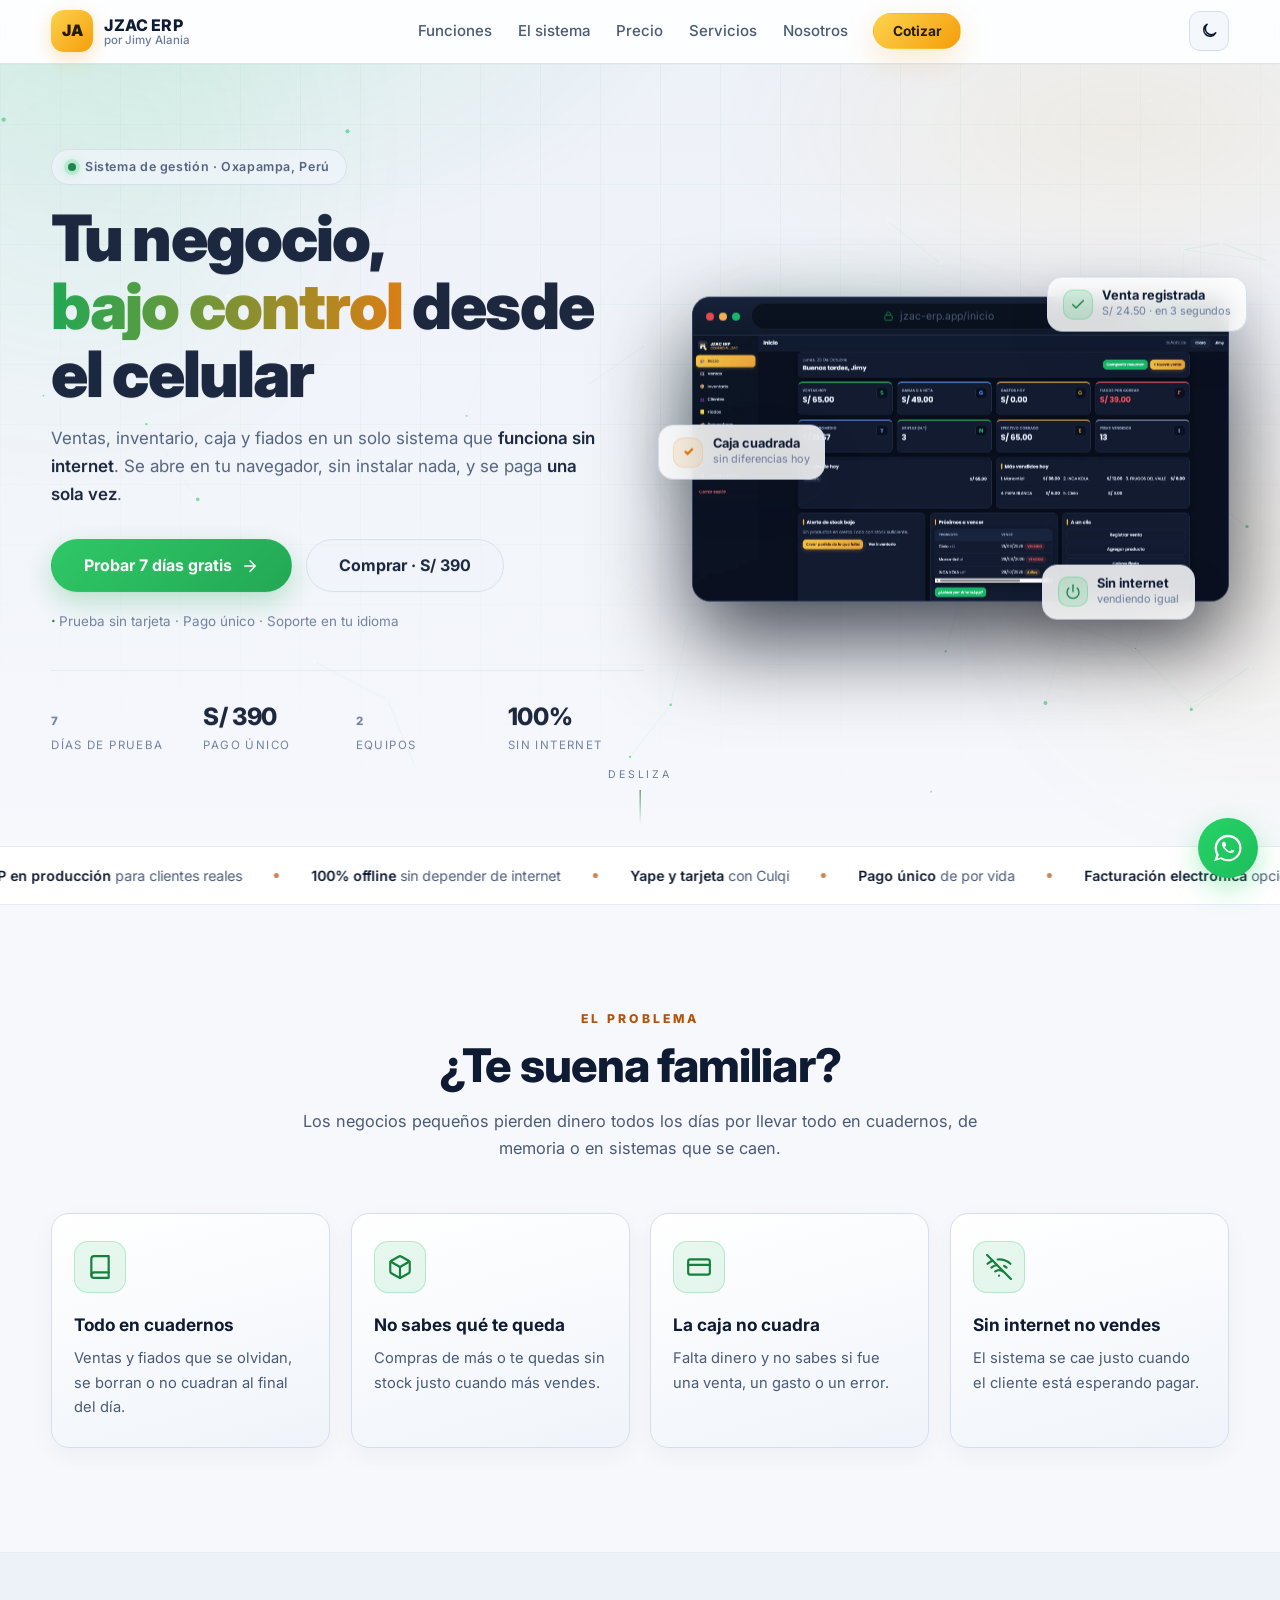
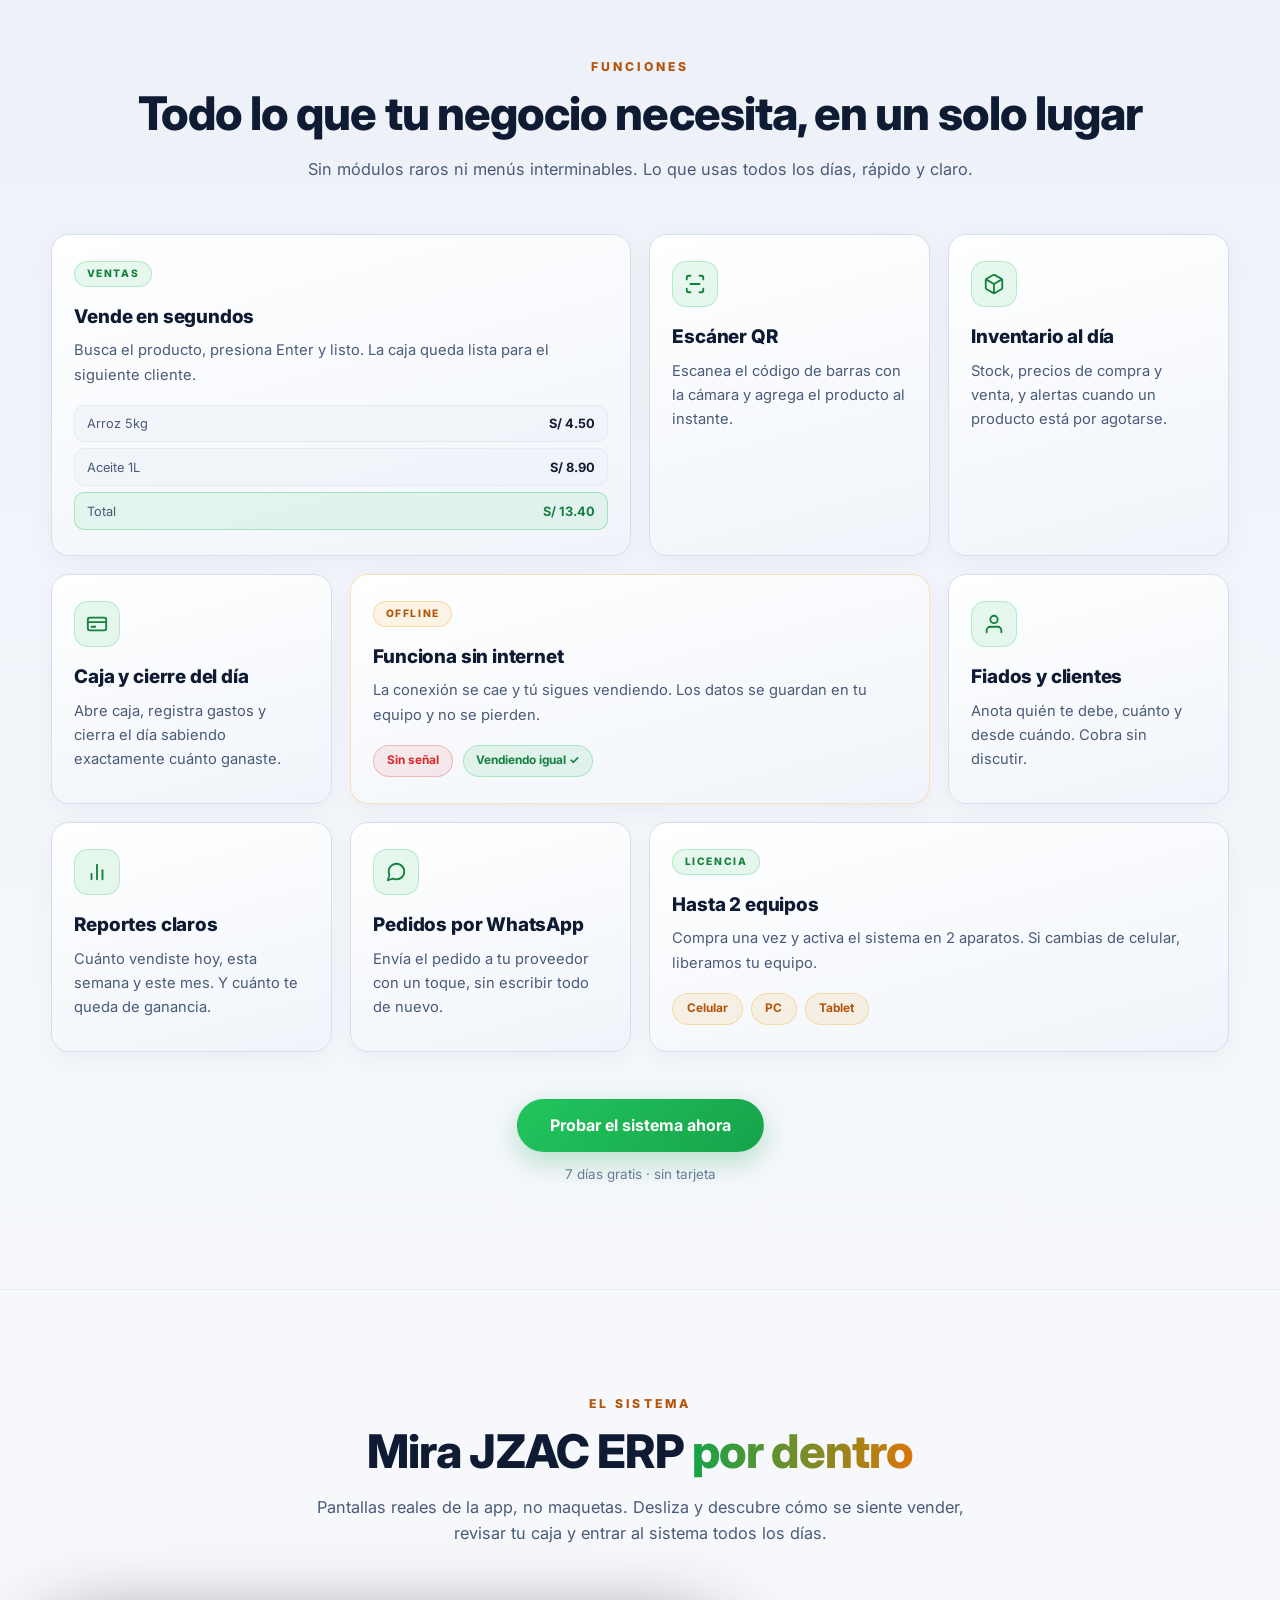
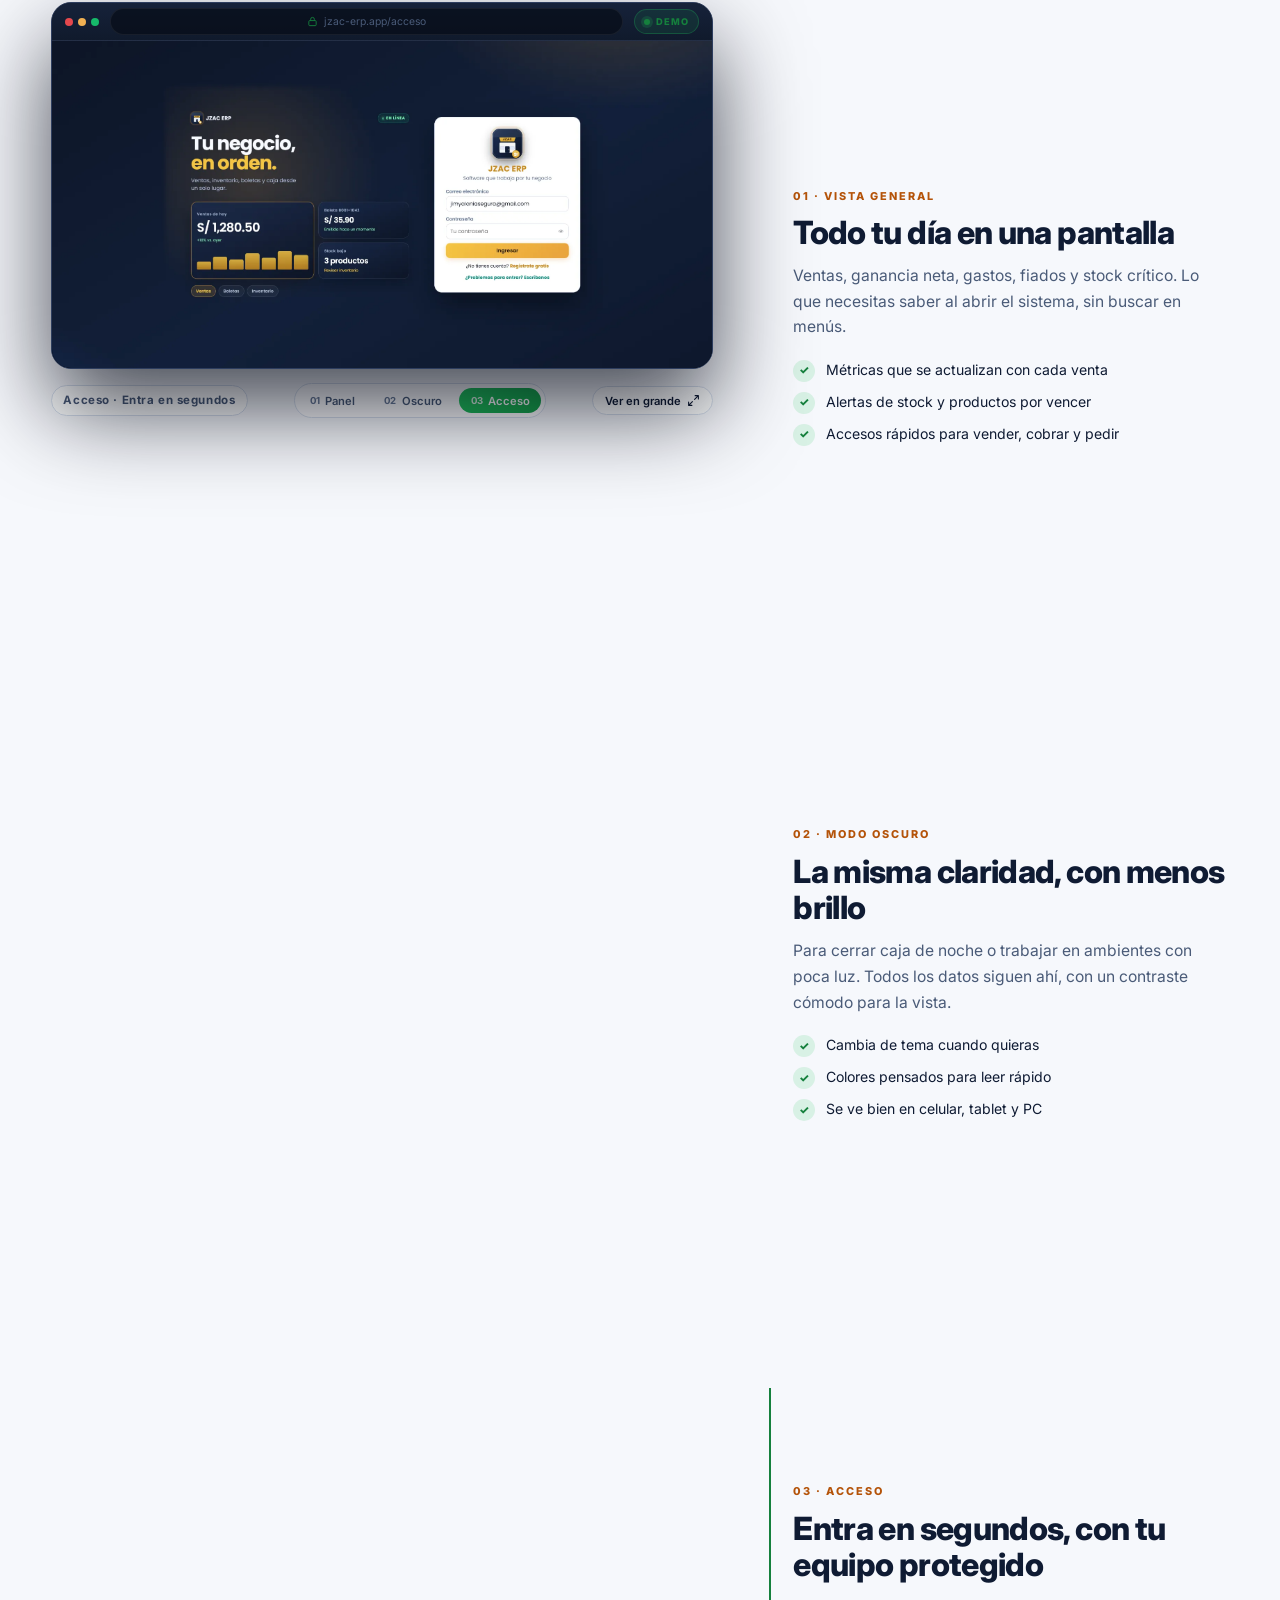
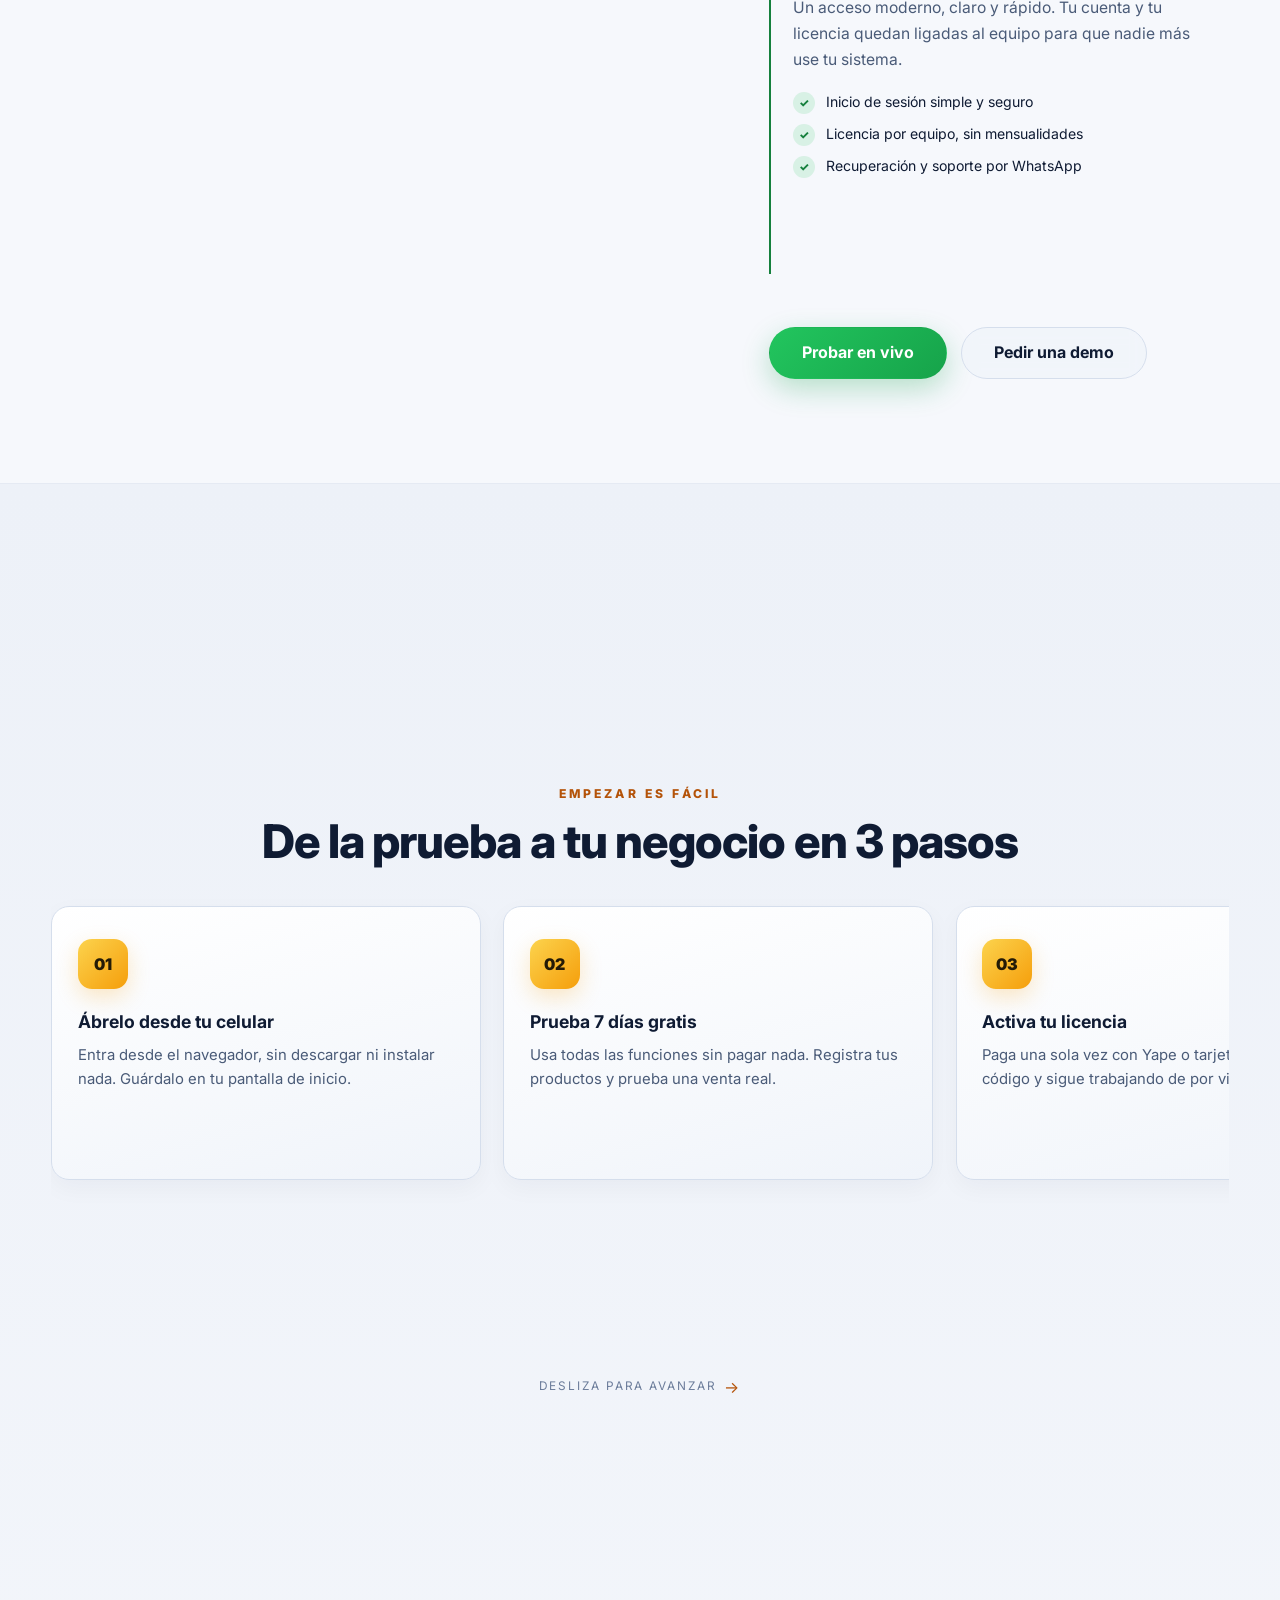
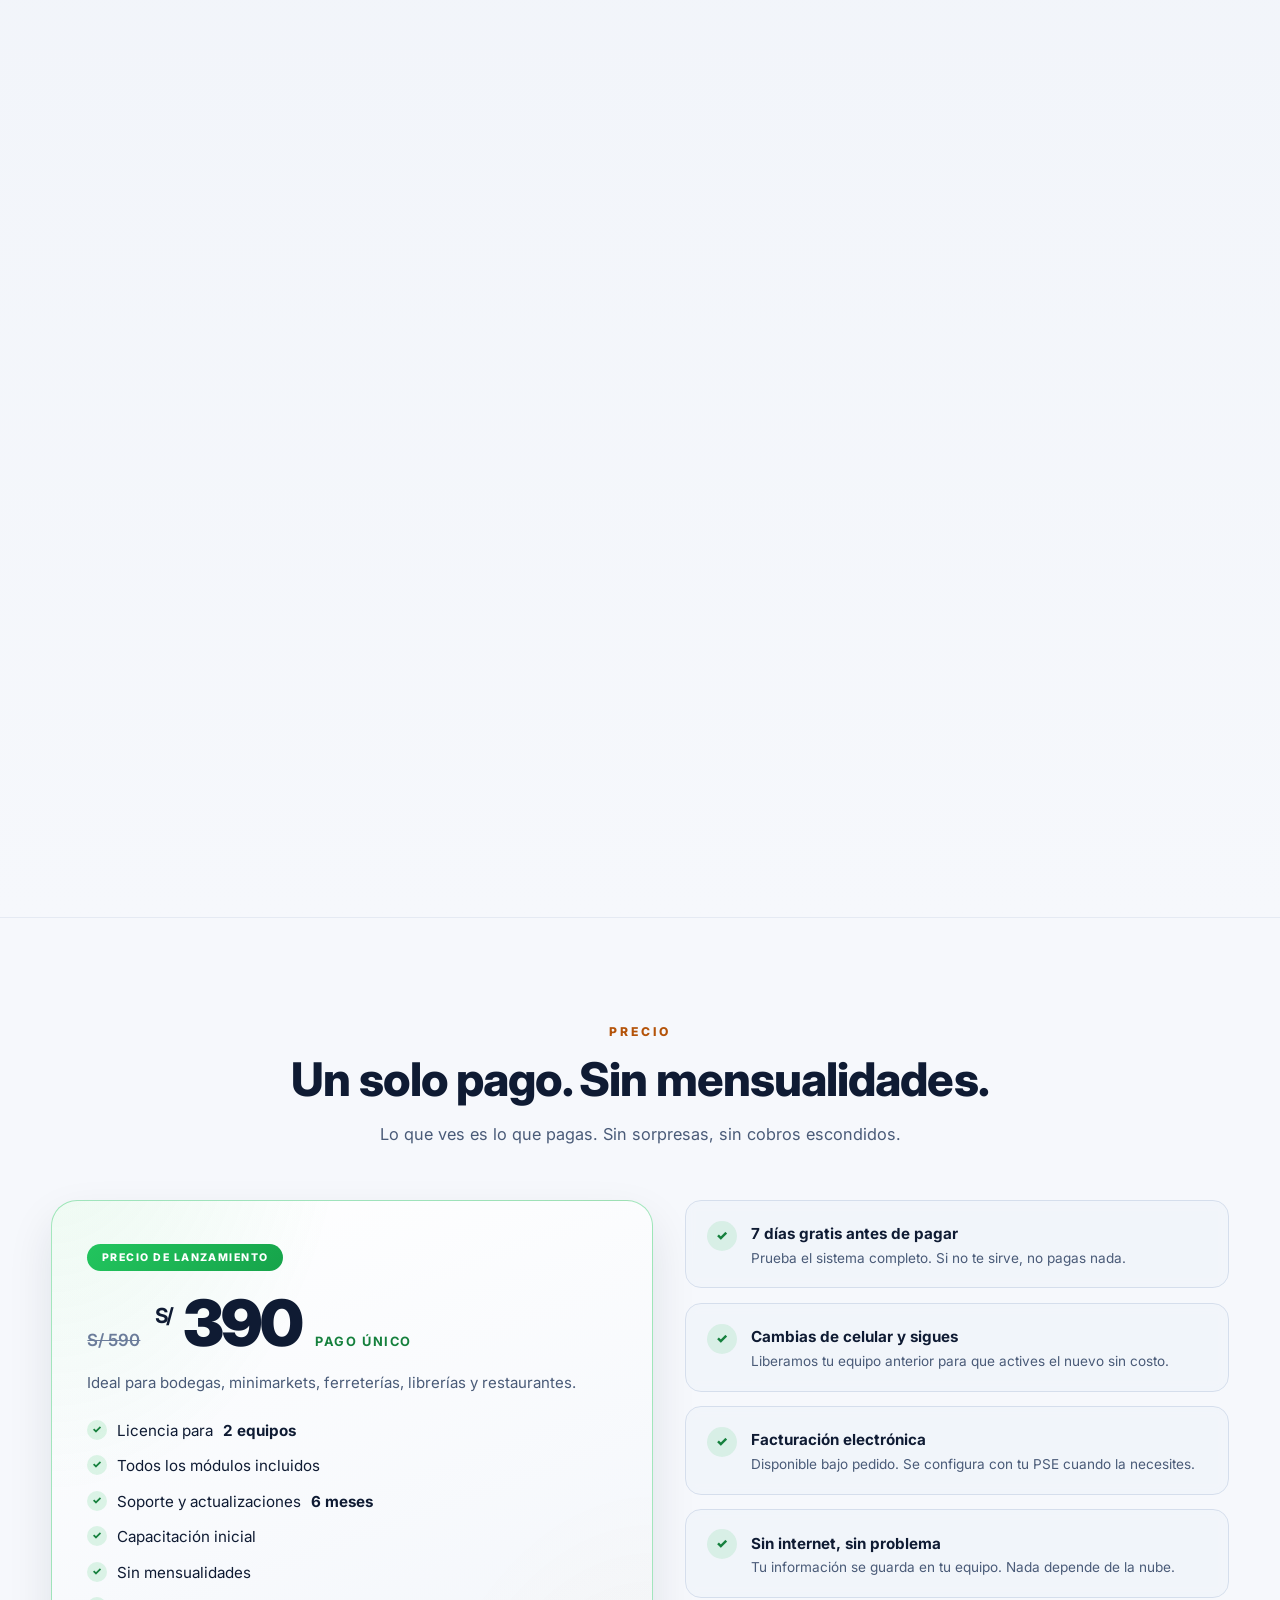
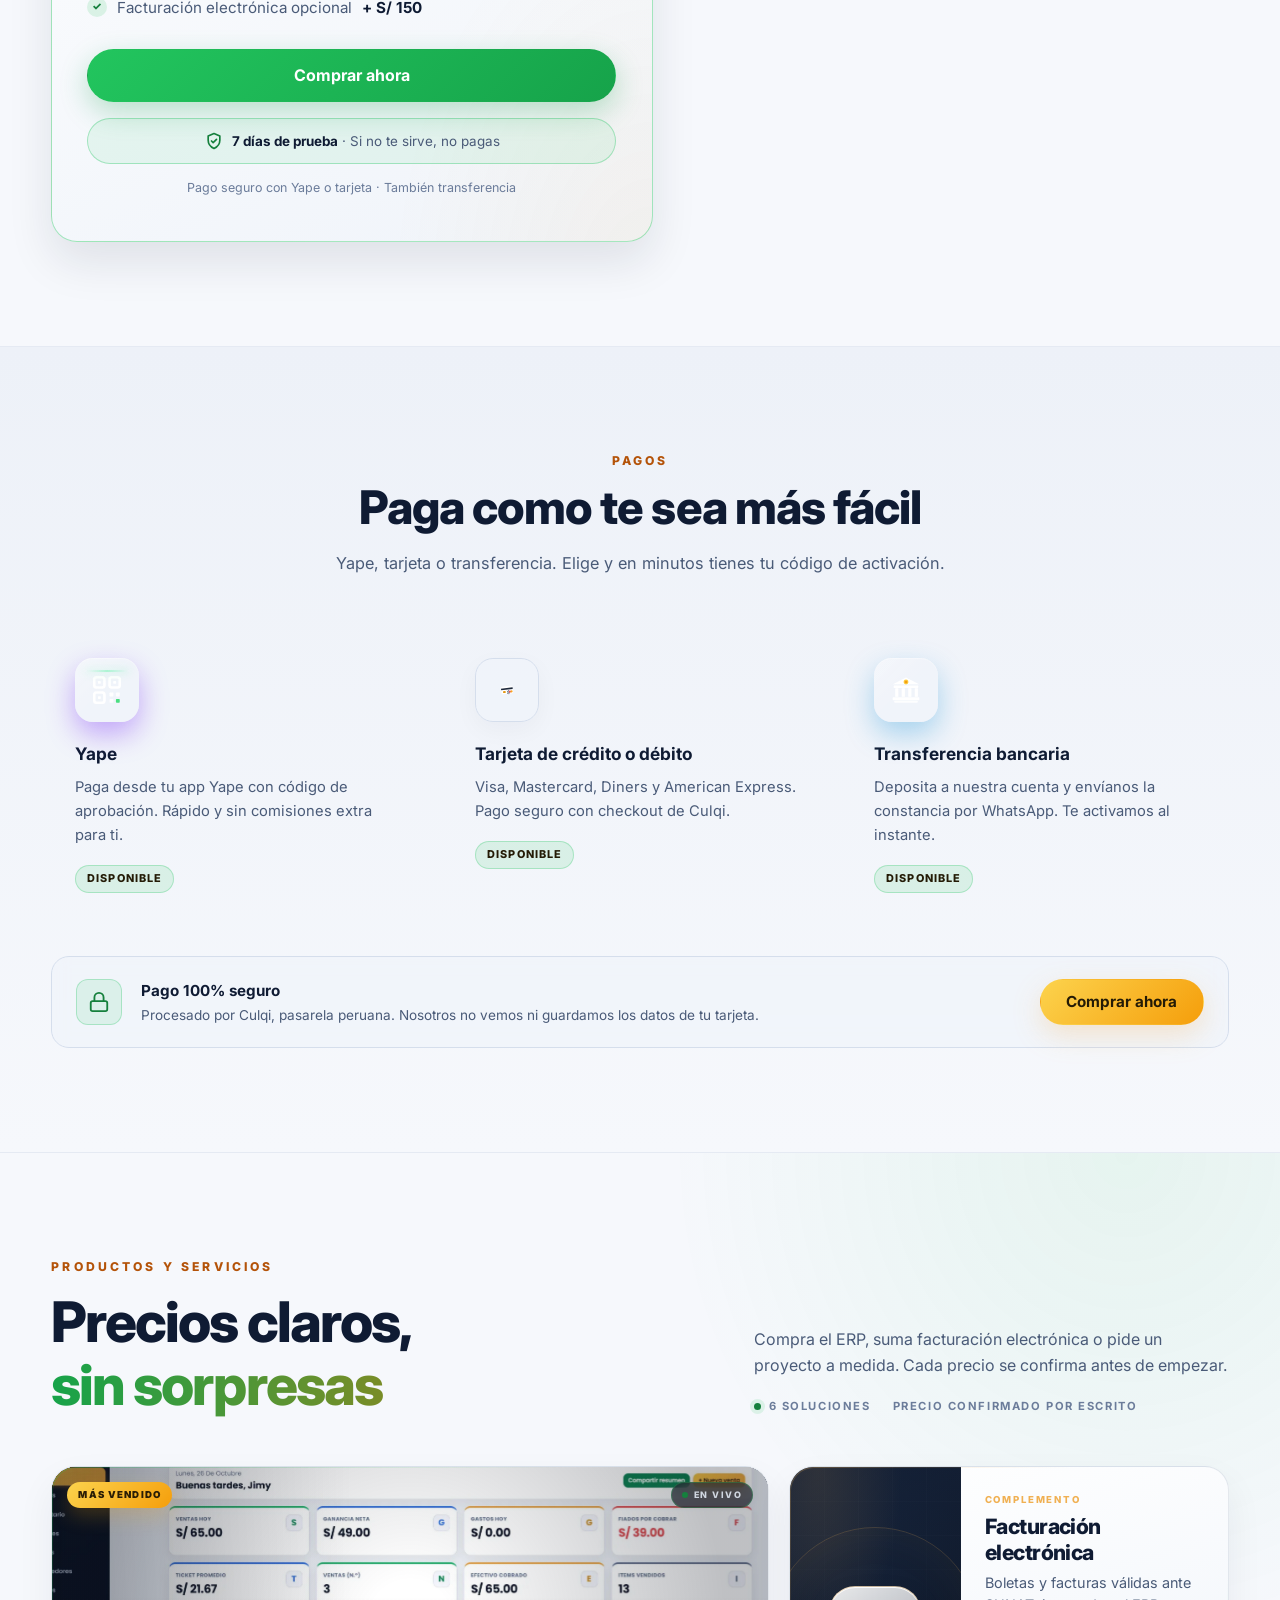
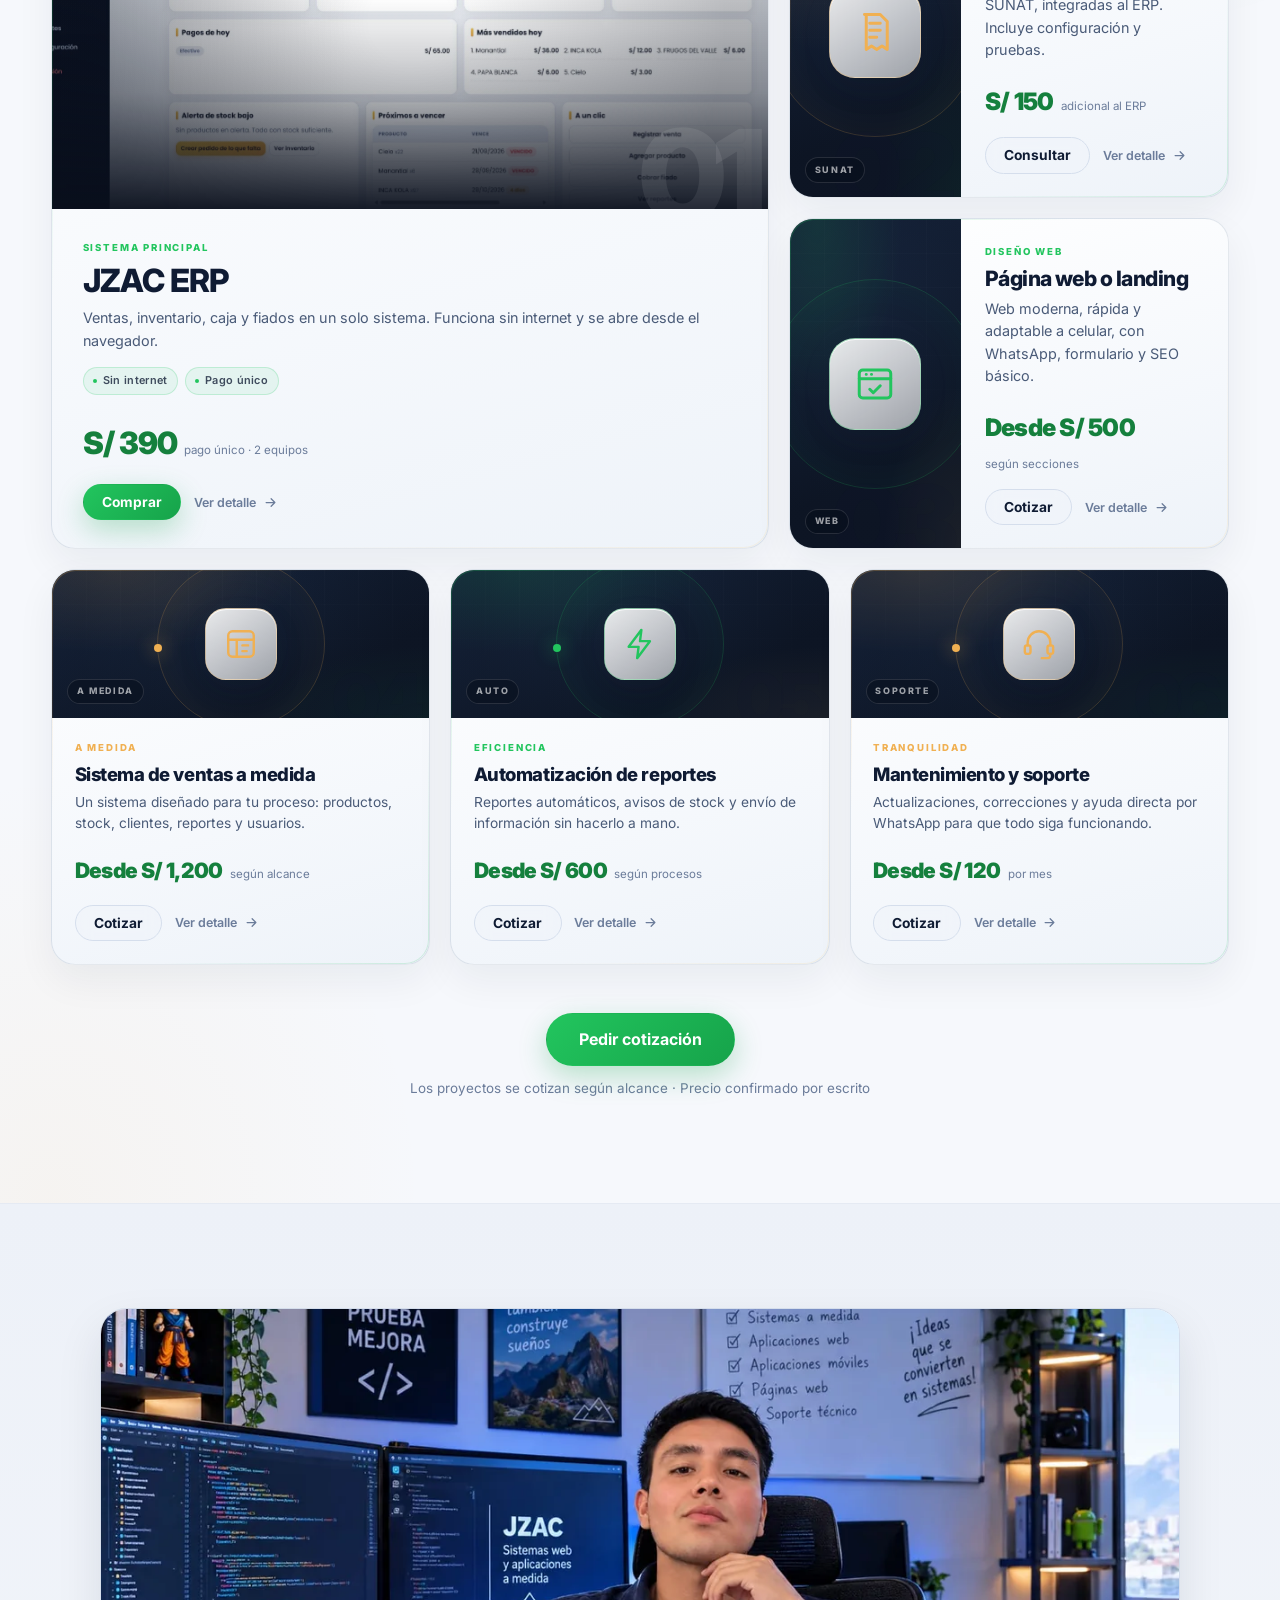
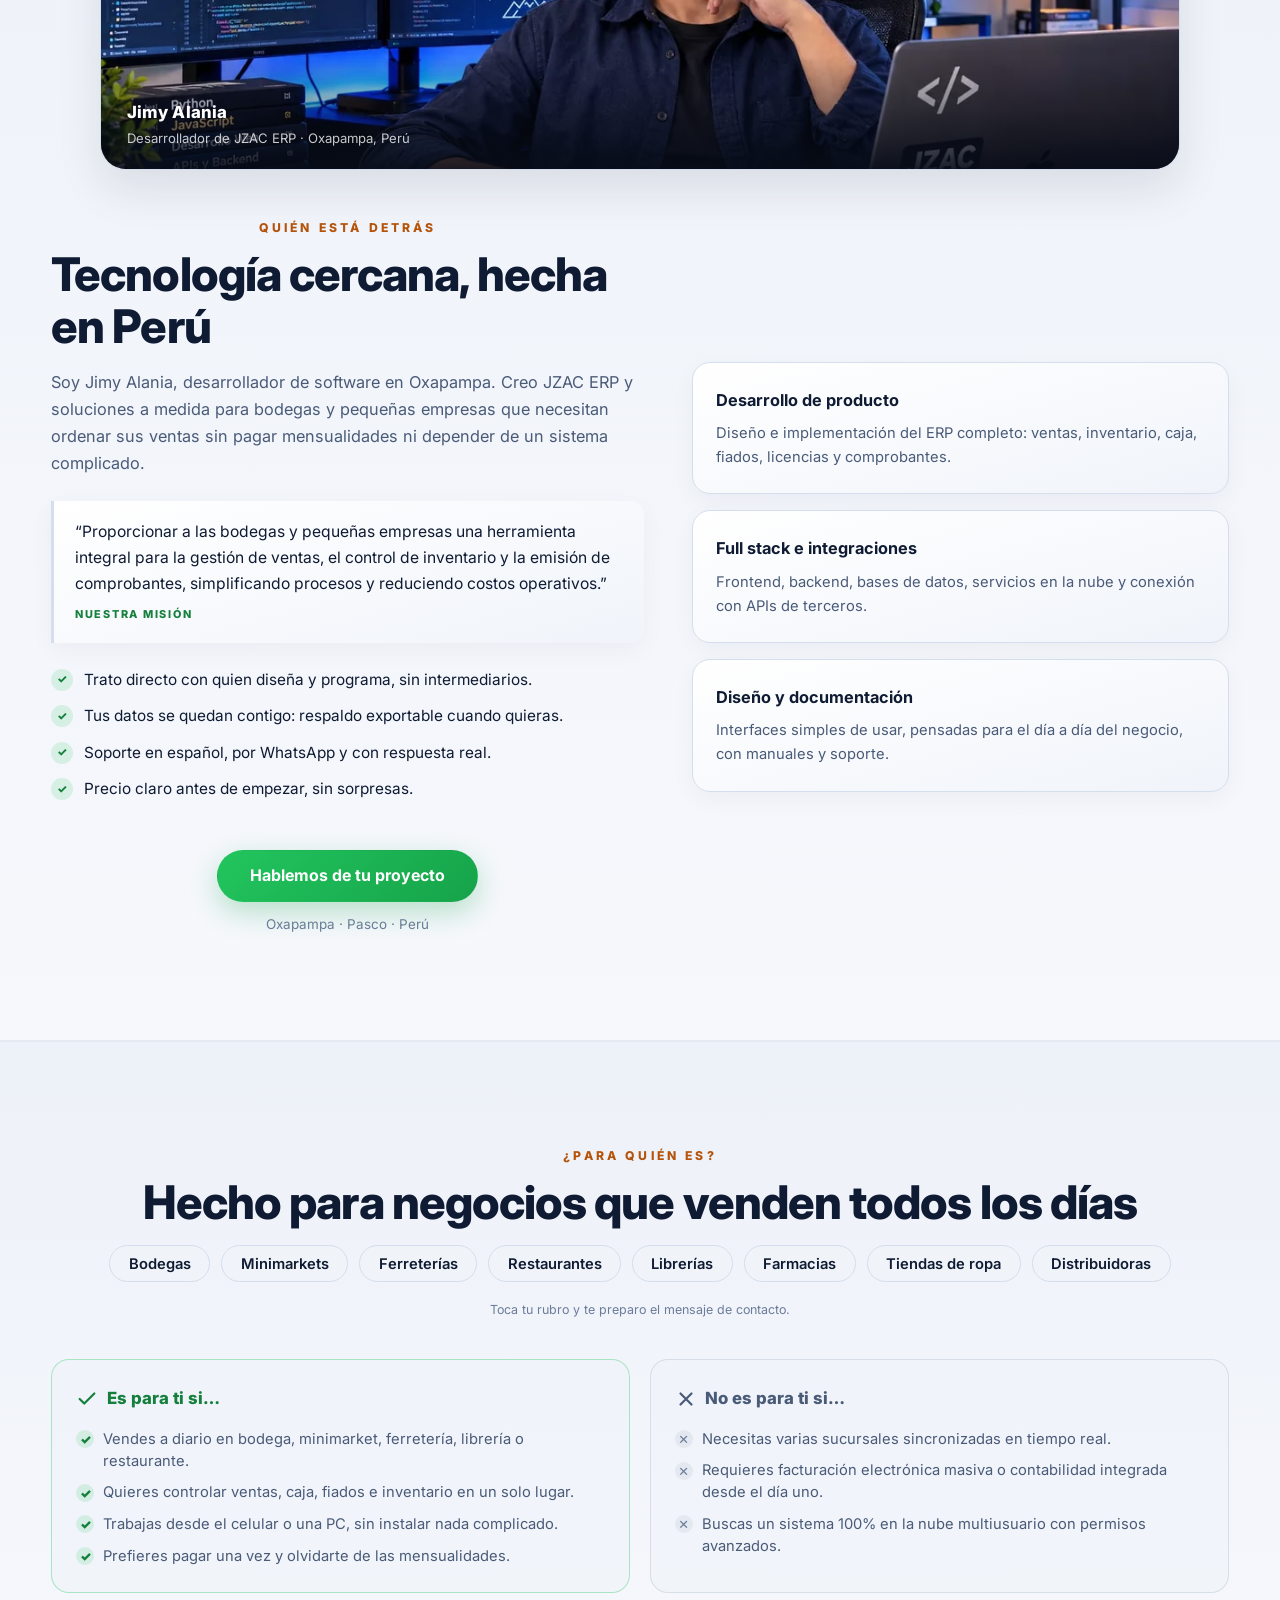
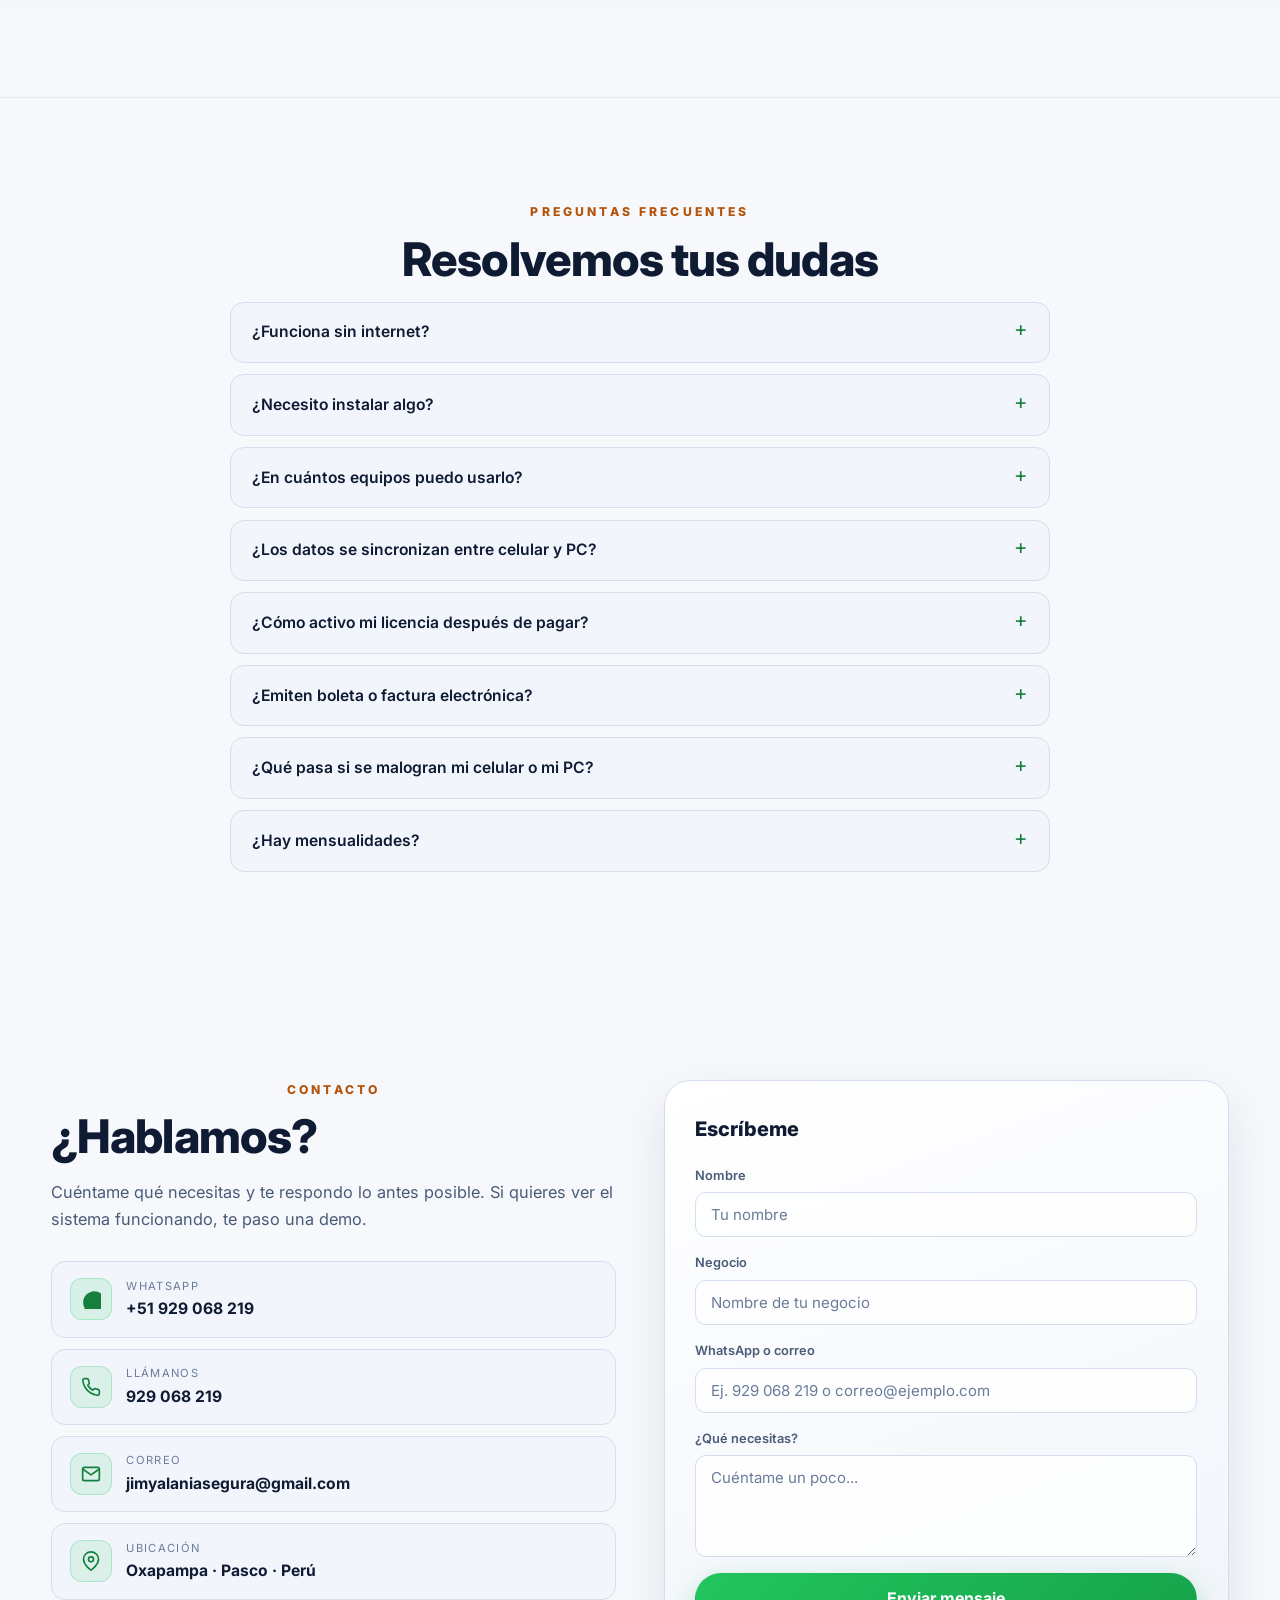
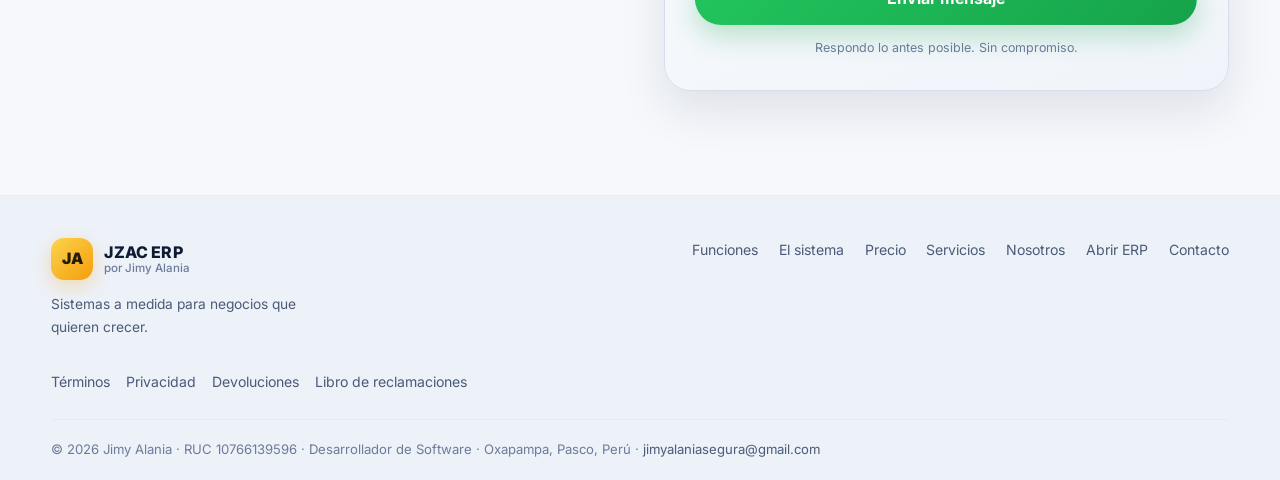
==== index.html @ e420f4a7 "Landing: confianza real (para quien si/no, foto, garantia, CTA movil)" ====
<!DOCTYPE html>
<html lang="es">
<head>
  <meta charset="UTF-8">
  <meta name="viewport" content="width=device-width, initial-scale=1.0">
  <title>JZAC ERP | El sistema de ventas que tu negocio necesita</title>
  <meta name="description" content="Sistema de ventas, inventario, caja y fiados para bodegas y pequeños negocios. Funciona sin internet, se abre en tu celular y se paga una sola vez. Prueba gratis 7 días.">
  <meta name="theme-color" content="#0B1120">
  <script>
    (function () {
      try {
        var t = localStorage.getItem("jzac_theme");
        if (t !== "light" && t !== "dark") {
          t = window.matchMedia && window.matchMedia("(prefers-color-scheme: light)").matches ? "light" : "dark";
        }
        document.documentElement.setAttribute("data-theme", t);
        var m = document.querySelector('meta[name="theme-color"]');
        if (m) m.setAttribute("content", t === "light" ? "#F6F8FC" : "#0B1120");
      } catch (e) {
        document.documentElement.setAttribute("data-theme", "dark");
      }
    })();
  </script>
  <link rel="icon" href="favicon.ico" sizes="48x48">
  <link rel="icon" type="image/png" href="favicon.png" sizes="256x256">
  <link rel="apple-touch-icon" href="apple-touch-icon.png" sizes="180x180">
  <!-- Open Graph -->
  <meta property="og:title" content="JZAC ERP | El sistema de ventas que tu negocio necesita">
  <meta property="og:description" content="Ventas, inventario, caja y fiados en un solo sistema. Funciona sin internet. Pago único de S/ 390.">
  <meta property="og:type" content="website">
  <meta property="og:url" content="https://jzac-alania.github.io/">
  <meta property="og:image" content="https://jzac-alania.github.io/og-ja.png">
  <!-- Google Fonts -->
  <link rel="preconnect" href="https://fonts.googleapis.com">
  <link rel="preconnect" href="https://fonts.gstatic.com" crossorigin>
  <link href="https://fonts.googleapis.com/css2?family=Inter:wght@400;500;600;700;800;900&family=Playfair+Display:wght@500;600;700&display=swap" rel="stylesheet">
  <link rel="stylesheet" href="styles.css">
  <link rel="preload" as="image" href="assets/app/panel-oscuro.webp" fetchpriority="high">
  <script type="application/ld+json">
  {
    "@context": "https://schema.org",
    "@type": "Product",
    "name": "JZAC ERP",
    "description": "Sistema de ventas, inventario, caja y fiados para bodegas y pequeños negocios. Funciona sin internet, se abre desde el navegador y se paga una sola vez.",
    "brand": { "@type": "Brand", "name": "JZAC" },
    "image": "https://jzac-alania.github.io/og-ja.png",
    "url": "https://jzac-alania.github.io/",
    "offers": {
      "@type": "Offer",
      "price": "390",
      "priceCurrency": "PEN",
      "availability": "https://schema.org/InStock",
      "url": "https://jzac-alania.github.io/#precio",
      "priceValidUntil": "2027-12-31"
    }
  }
  </script>
  <script type="application/ld+json">
  {
    "@context": "https://schema.org",
    "@type": "FAQPage",
    "mainEntity": [
      { "@type": "Question", "name": "¿Funciona sin internet?", "acceptedAnswer": { "@type": "Answer", "text": "Sí. Una vez que abres el sistema, puedes vender y registrar todo sin conexión. Tus datos se guardan en tu equipo y quedan disponibles cuando vuelvas a entrar." } },
      { "@type": "Question", "name": "¿Necesito instalar algo?", "acceptedAnswer": { "@type": "Answer", "text": "No. Se abre desde el navegador de tu celular, tablet o computadora. Puedes guardarlo en tu pantalla de inicio para que parezca una app." } },
      { "@type": "Question", "name": "¿En cuántos equipos puedo usarlo?", "acceptedAnswer": { "@type": "Answer", "text": "Tu licencia cubre 2 equipos. Cada equipo guarda sus propios datos; puedes respaldar y restaurar la información cuando lo necesites. Si cambias de celular, liberamos el equipo anterior para que actives el nuevo." } },
      { "@type": "Question", "name": "¿Los datos se sincronizan entre celular y PC?", "acceptedAnswer": { "@type": "Answer", "text": "No en tiempo real. Cada equipo tiene su propia base de datos local. Para pasar información de un equipo a otro se usa el respaldo (exportar/importar). Si necesitas sincronización real, es un proyecto adicional." } },
      { "@type": "Question", "name": "¿Cómo activo mi licencia después de pagar?", "acceptedAnswer": { "@type": "Answer", "text": "Después del pago recibes un código de activación. Abres el sistema, entras a Activar licencia, pegas el código y listo. También puedes pedirlo por WhatsApp." } },
      { "@type": "Question", "name": "¿Emiten boleta o factura electrónica?", "acceptedAnswer": { "@type": "Answer", "text": "El sistema maneja comprobantes internos. La facturación electrónica SUNAT está disponible bajo pedido: se configura con tu PSE y tiene un costo adicional de S/ 150." } },
      { "@type": "Question", "name": "¿Qué pasa si se malogran mi celular o mi PC?", "acceptedAnswer": { "@type": "Answer", "text": "Tus datos se pueden respaldar. Cuando tengas un equipo nuevo, liberamos el anterior y activas la licencia sin costo adicional." } },
      { "@type": "Question", "name": "¿Hay mensualidades?", "acceptedAnswer": { "@type": "Answer", "text": "No. Es un pago único de S/ 390. Incluye soporte y actualizaciones por 6 meses. Después, si quieres seguir recibiendo soporte, es opcional." } }
    ]
  }
  </script>
  <script type="application/ld+json">
  {
    "@context": "https://schema.org",
    "@type": "LocalBusiness",
    "name": "JZAC ERP",
    "description": "Sistemas de ventas, inventario y facturación para pequeños negocios. Desarrollo de software a medida.",
    "url": "https://jzac-alania.github.io/",
    "image": "https://jzac-alania.github.io/og-ja.png",
    "logo": "https://jzac-alania.github.io/favicon.png",
    "telephone": "+51929068219",
    "email": "jimyalaniasegura@gmail.com",
    "priceRange": "S/ 390 - S/ 500",
    "address": {
      "@type": "PostalAddress",
      "addressLocality": "Oxapampa",
      "addressRegion": "Pasco",
      "addressCountry": "PE"
    },
    "areaServed": { "@type": "Place", "name": "Oxapampa, Pasco, Perú" }
  }
  </script>
</head>
<body>

  <!-- ===== INTRO CINEMATOGRÁFICA ===== -->
  <div class="preloader" id="preloader" role="status" aria-label="Cargando JZAC ERP">
    <span class="intro-curtain intro-curtain-left" aria-hidden="true"></span>
    <span class="intro-curtain intro-curtain-right" aria-hidden="true"></span>
    <div class="intro-core">
      <div class="intro-logo">
        <span class="intro-logo-ring" aria-hidden="true"></span>
        <span class="logo-mark">JA</span>
      </div>
      <div class="intro-word" aria-label="JZAC ERP">
        <span>J</span><span>Z</span><span>A</span><span>C</span><em>ERP</em>
      </div>
      <p class="intro-tag">Software que trabaja por tu negocio</p>
      <div class="intro-progress" aria-hidden="true"><i></i></div>
      <button class="intro-skip" type="button" id="intro-skip">Saltar intro</button>
    </div>
  </div>
  <div class="scroll-progress" id="scroll-progress" aria-hidden="true"></div>

  <!-- ===== NAVBAR ===== -->
  <header class="navbar" id="top">
    <div class="container nav-inner">
      <a href="#top" class="brand" aria-label="JZAC ERP, inicio">
        <span class="logo-mark">JA</span>
        <span class="brand-text">
          <b>JZAC ERP</b>
          <small>por Jimy Alania</small>
        </span>
      </a>
      <nav class="nav-links" id="nav-links" aria-label="Principal">
        <a href="#funciones">Funciones</a>
        <a href="#sistema">El sistema</a>
        <a href="#precio">Precio</a>
        <a href="#servicios">Servicios</a>
        <a href="#nosotros">Nosotros</a>
        <a href="#contacto" class="btn btn-gold btn-small">Cotizar</a>
      </nav>
      <div class="nav-actions">
        <button class="theme-toggle" id="theme-toggle" type="button" aria-label="Cambiar tema claro/oscuro" title="Cambiar tema">
          <svg class="icon-sun" viewBox="0 0 24 24" fill="none" stroke="currentColor" stroke-width="2" stroke-linecap="round" aria-hidden="true">
            <circle cx="12" cy="12" r="4"></circle>
            <path d="M12 2v2M12 20v2M4.93 4.93l1.41 1.41M17.66 17.66l1.41 1.41M2 12h2M20 12h2M4.93 19.07l1.41-1.41M17.66 6.34l1.41-1.41"></path>
          </svg>
          <svg class="icon-moon" viewBox="0 0 24 24" fill="none" stroke="currentColor" stroke-width="2" stroke-linecap="round" stroke-linejoin="round" aria-hidden="true">
            <path d="M21 14.5A8.5 8.5 0 1 1 9.5 3a6.5 6.5 0 0 0 11.5 11.5z"></path>
          </svg>
        </button>
        <button class="nav-toggle" id="nav-toggle" aria-label="Abrir menú" aria-expanded="false">
          <span></span><span></span><span></span>
        </button>
      </div>
    </div>
  </header>

  <main>

    <!-- ===== HERO ===== -->
    <section class="hero" id="inicio">
      <div class="hero-bg" aria-hidden="true"></div>
      <div class="hero-orb hero-orb-green" aria-hidden="true"></div>
      <div class="hero-orb hero-orb-gold" aria-hidden="true"></div>
      <div class="container hero-grid">
        <div class="hero-copy">
          <p class="pill hero-in" style="--d:0">
            <span class="pill-dot"></span>
            Sistema de gestión · Oxapampa, Perú
          </p>
          <h1 class="hero-title hero-in" style="--d:1">Tu negocio, <span class="grad-text">bajo control</span> desde el celular</h1>
          <p class="hero-sub hero-in" style="--d:2">
            Ventas, inventario, caja y fiados en un solo sistema que
            <b>funciona sin internet</b>. Se abre en tu navegador, sin instalar nada,
            y se paga <b>una sola vez</b>.
          </p>
          <div class="hero-actions hero-in" style="--d:3">
            <a class="btn btn-green btn-lg" href="erp/" target="_blank" rel="noopener">
              Probar 7 días gratis
              <svg viewBox="0 0 24 24" fill="none" stroke="currentColor" stroke-width="2" stroke-linecap="round" stroke-linejoin="round" aria-hidden="true"><path d="M5 12h14M12 5l7 7-7 7"/></svg>
            </a>
            <button class="btn btn-ghost btn-lg" type="button" data-comprar>Comprar · S/ 390</button>
          </div>
          <p class="hero-note hero-in" style="--d:4">Prueba sin tarjeta · Pago único · Soporte en tu idioma</p>

          <div class="hero-stats hero-in" style="--d:5">
            <div class="stat">
              <b><span data-contador="7">7</span></b>
              <span>días de prueba</span>
            </div>
            <div class="stat">
              <b>S/ 390</b>
              <span>pago único</span>
            </div>
            <div class="stat">
              <b><span data-contador="2">2</span></b>
              <span>equipos</span>
            </div>
            <div class="stat">
              <b>100%</b>
              <span>sin internet</span>
            </div>
          </div>
        </div>

        <div class="hero-visual">
          <div class="hero-stage hero-in" style="--d:6" data-tilt>
            <div class="hero-app-glow" aria-hidden="true"></div>
            <div class="app-window hero-app">
              <div class="app-bar">
                <span class="app-dots" aria-hidden="true"><i></i><i></i><i></i></span>
                <span class="app-url">
                  <svg viewBox="0 0 24 24" fill="none" stroke="currentColor" stroke-width="2" aria-hidden="true"><rect x="4" y="10" width="16" height="11" rx="2"/><path d="M8 10V7a4 4 0 0 1 8 0v3"/></svg>
                  jzac-erp.app/inicio
                </span>
                <span class="app-live"><i></i> EN VIVO</span>
              </div>
              <button class="app-screen app-screen-hero" type="button" data-zoom="assets/app/panel-oscuro.webp" data-caption="Panel principal de JZAC ERP en modo oscuro" aria-label="Ampliar captura del panel de JZAC ERP">
                <img src="assets/app/panel-oscuro.webp" alt="Panel principal de JZAC ERP con ventas, ganancia, gastos y fiados del día" width="1901" height="942" loading="eager" fetchpriority="high" decoding="async">
                <span class="app-zoom-hint" aria-hidden="true">Ver captura</span>
              </button>
            </div>
            <div class="float-card float-a">
              <span class="float-ico green">
                <svg viewBox="0 0 24 24" fill="none" stroke="currentColor" stroke-width="2" stroke-linecap="round" stroke-linejoin="round" aria-hidden="true"><path d="M20 6 9 17l-5-5"/></svg>
              </span>
              <span><b>Venta registrada</b><small>S/ 24.50 · en 3 segundos</small></span>
            </div>
            <div class="float-card float-b">
              <span class="float-ico gold">✓</span>
              <span><b>Caja cuadrada</b><small>sin diferencias hoy</small></span>
            </div>
            <div class="float-card float-c">
              <span class="float-ico green">
                <svg viewBox="0 0 24 24" fill="none" stroke="currentColor" stroke-width="2" stroke-linecap="round" stroke-linejoin="round" aria-hidden="true"><path d="M18.36 6.64A9 9 0 1 1 5.64 6.64"/><path d="M12 2v10"/></svg>
              </span>
              <span><b>Sin internet</b><small>vendiendo igual</small></span>
            </div>
          </div>
        </div>
      </div>

      <div class="hero-scroll" aria-hidden="true">
        <span>Desliza</span>
        <span class="hero-scroll-line"></span>
      </div>
    </section>

    <!-- ===== STRIP / MARQUEE ===== -->
    <section class="strip" aria-label="Beneficios">
      <div class="strip-inner" id="strip">
        <span class="strip-item"><b>ERP en producción</b> para clientes reales</span>
        <span class="strip-sep" aria-hidden="true"></span>
        <span class="strip-item"><b>100% offline</b> sin depender de internet</span>
        <span class="strip-sep" aria-hidden="true"></span>
        <span class="strip-item"><b>Yape y tarjeta</b> con Culqi</span>
        <span class="strip-sep" aria-hidden="true"></span>
        <span class="strip-item"><b>Pago único</b> de por vida</span>
        <span class="strip-sep" aria-hidden="true"></span>
        <span class="strip-item"><b>Facturación electrónica</b> opcional</span>
        <span class="strip-sep" aria-hidden="true"></span>
        <span class="strip-item"><b>Soporte directo</b> en tu idioma</span>
      </div>
    </section>

    <!-- ===== PROBLEMA ===== -->
    <section class="section" id="problema">
      <div class="container">
        <p class="section-eyebrow reveal">El problema</p>
        <h2 class="section-title reveal">¿Te suena familiar?</h2>
        <p class="section-lead reveal">Los negocios pequeños pierden dinero todos los días por llevar todo en cuadernos, de memoria o en sistemas que se caen.</p>

        <div class="grid pain-grid">
          <article class="card pain-card tilt reveal">
            <div class="card-icon" aria-hidden="true">
              <svg viewBox="0 0 24 24" fill="none" stroke="currentColor" stroke-width="2" stroke-linecap="round" stroke-linejoin="round"><path d="M4 19.5A2.5 2.5 0 0 1 6.5 17H20"/><path d="M6.5 2H20v20H6.5A2.5 2.5 0 0 1 4 19.5v-15A2.5 2.5 0 0 1 6.5 2z"/></svg>
            </div>
            <h3>Todo en cuadernos</h3>
            <p>Ventas y fiados que se olvidan, se borran o no cuadran al final del día.</p>
          </article>
          <article class="card pain-card tilt reveal">
            <div class="card-icon" aria-hidden="true">
              <svg viewBox="0 0 24 24" fill="none" stroke="currentColor" stroke-width="2" stroke-linecap="round" stroke-linejoin="round"><path d="M21 16V8a2 2 0 0 0-1-1.73l-7-4a2 2 0 0 0-2 0l-7 4A2 2 0 0 0 3 8v8a2 2 0 0 0 1 1.73l7 4a2 2 0 0 0 2 0l7-4A2 2 0 0 0 21 16z"/><polyline points="3.27 6.96 12 12.01 20.73 6.96"/><line x1="12" y1="22.08" x2="12" y2="12"/></svg>
            </div>
            <h3>No sabes qué te queda</h3>
            <p>Compras de más o te quedas sin stock justo cuando más vendes.</p>
          </article>
          <article class="card pain-card tilt reveal">
            <div class="card-icon" aria-hidden="true">
              <svg viewBox="0 0 24 24" fill="none" stroke="currentColor" stroke-width="2" stroke-linecap="round" stroke-linejoin="round"><rect x="2" y="5" width="20" height="14" rx="2"/><line x1="2" y1="10" x2="22" y2="10"/></svg>
            </div>
            <h3>La caja no cuadra</h3>
            <p>Falta dinero y no sabes si fue una venta, un gasto o un error.</p>
          </article>
          <article class="card pain-card tilt reveal">
            <div class="card-icon" aria-hidden="true">
              <svg viewBox="0 0 24 24" fill="none" stroke="currentColor" stroke-width="2" stroke-linecap="round" stroke-linejoin="round"><line x1="1" y1="1" x2="23" y2="23"/><path d="M16.72 11.06A10.94 10.94 0 0 1 19 12.55"/><path d="M5 12.55a10.94 10.94 0 0 1 5.17-2.39"/><path d="M10.71 5.05A16 16 0 0 1 22.58 9"/><path d="M1.42 9a15.91 15.91 0 0 1 4.7-2.88"/><path d="M8.53 16.11a6 6 0 0 1 6.95 0"/><line x1="12" y1="20" x2="12.01" y2="20"/></svg>
            </div>
            <h3>Sin internet no vendes</h3>
            <p>El sistema se cae justo cuando el cliente está esperando pagar.</p>
          </article>
        </div>
      </div>
    </section>

    <!-- ===== FUNCIONES ===== -->
    <section class="section section-alt" id="funciones">
      <div class="container">
        <p class="section-eyebrow reveal">Funciones</p>
        <h2 class="section-title reveal">Todo lo que tu negocio necesita, en un solo lugar</h2>
        <p class="section-lead reveal">Sin módulos raros ni menús interminables. Lo que usas todos los días, rápido y claro.</p>

        <div class="bento">
          <article class="bento-card bento-wide tilt reveal">
            <span class="bento-tag">Ventas</span>
            <h3>Vende en segundos</h3>
            <p>Busca el producto, presiona Enter y listo. La caja queda lista para el siguiente cliente.</p>
            <div class="bento-visual venta-visual" aria-hidden="true">
              <div class="mini-ticket">
                <span>Arroz 5kg</span><b>S/ 4.50</b>
              </div>
              <div class="mini-ticket">
                <span>Aceite 1L</span><b>S/ 8.90</b>
              </div>
              <div class="mini-ticket mini-total">
                <span>Total</span><b>S/ 13.40</b>
              </div>
            </div>
          </article>

          <article class="bento-card tilt reveal">
            <div class="card-icon" aria-hidden="true">
              <svg viewBox="0 0 24 24" fill="none" stroke="currentColor" stroke-width="2" stroke-linecap="round" stroke-linejoin="round"><path d="M3 7V5a2 2 0 0 1 2-2h2"/><path d="M17 3h2a2 2 0 0 1 2 2v2"/><path d="M21 17v2a2 2 0 0 1-2 2h-2"/><path d="M7 21H5a2 2 0 0 1-2-2v-2"/><line x1="7" y1="12" x2="17" y2="12"/></svg>
            </div>
            <h3>Escáner QR</h3>
            <p>Escanea el código de barras con la cámara y agrega el producto al instante.</p>
          </article>

          <article class="bento-card tilt reveal">
            <div class="card-icon" aria-hidden="true">
              <svg viewBox="0 0 24 24" fill="none" stroke="currentColor" stroke-width="2" stroke-linecap="round" stroke-linejoin="round"><path d="M21 16V8a2 2 0 0 0-1-1.73l-7-4a2 2 0 0 0-2 0l-7 4A2 2 0 0 0 3 8v8a2 2 0 0 0 1 1.73l7 4a2 2 0 0 0 2 0l7-4A2 2 0 0 0 21 16z"/><polyline points="3.27 6.96 12 12.01 20.73 6.96"/><line x1="12" y1="22.08" x2="12" y2="12"/></svg>
            </div>
            <h3>Inventario al día</h3>
            <p>Stock, precios de compra y venta, y alertas cuando un producto está por agotarse.</p>
          </article>

          <article class="bento-card tilt reveal">
            <div class="card-icon" aria-hidden="true">
              <svg viewBox="0 0 24 24" fill="none" stroke="currentColor" stroke-width="2" stroke-linecap="round" stroke-linejoin="round"><rect x="2" y="5" width="20" height="14" rx="2"/><line x1="2" y1="10" x2="22" y2="10"/><line x1="6" y1="15" x2="10" y2="15"/></svg>
            </div>
            <h3>Caja y cierre del día</h3>
            <p>Abre caja, registra gastos y cierra el día sabiendo exactamente cuánto ganaste.</p>
          </article>

          <article class="bento-card bento-wide bento-gold tilt reveal">
            <span class="bento-tag gold">Offline</span>
            <h3>Funciona sin internet</h3>
            <p>La conexión se cae y tú sigues vendiendo. Los datos se guardan en tu equipo y no se pierden.</p>
            <div class="bento-visual wifi-visual" aria-hidden="true">
              <span class="wifi-off">Sin señal</span>
              <span class="wifi-ok">Vendiendo igual ✓</span>
            </div>
          </article>

          <article class="bento-card tilt reveal">
            <div class="card-icon" aria-hidden="true">
              <svg viewBox="0 0 24 24" fill="none" stroke="currentColor" stroke-width="2" stroke-linecap="round" stroke-linejoin="round"><path d="M20 21v-2a4 4 0 0 0-4-4H8a4 4 0 0 0-4 4v2"/><circle cx="12" cy="7" r="4"/></svg>
            </div>
            <h3>Fiados y clientes</h3>
            <p>Anota quién te debe, cuánto y desde cuándo. Cobra sin discutir.</p>
          </article>

          <article class="bento-card tilt reveal">
            <div class="card-icon" aria-hidden="true">
              <svg viewBox="0 0 24 24" fill="none" stroke="currentColor" stroke-width="2" stroke-linecap="round" stroke-linejoin="round"><line x1="18" y1="20" x2="18" y2="10"/><line x1="12" y1="20" x2="12" y2="4"/><line x1="6" y1="20" x2="6" y2="14"/></svg>
            </div>
            <h3>Reportes claros</h3>
            <p>Cuánto vendiste hoy, esta semana y este mes. Y cuánto te queda de ganancia.</p>
          </article>

          <article class="bento-card tilt reveal">
            <div class="card-icon" aria-hidden="true">
              <svg viewBox="0 0 24 24" fill="none" stroke="currentColor" stroke-width="2" stroke-linecap="round" stroke-linejoin="round"><path d="M21 11.5a8.38 8.38 0 0 1-.9 3.8 8.5 8.5 0 0 1-7.6 4.7 8.38 8.38 0 0 1-3.8-.9L3 21l1.9-5.7a8.38 8.38 0 0 1-.9-3.8 8.5 8.5 0 0 1 4.7-7.6 8.38 8.38 0 0 1 3.8-.9h.5a8.48 8.48 0 0 1 8 8v.5z"/></svg>
            </div>
            <h3>Pedidos por WhatsApp</h3>
            <p>Envía el pedido a tu proveedor con un toque, sin escribir todo de nuevo.</p>
          </article>

          <article class="bento-card bento-wide tilt reveal">
            <span class="bento-tag">Licencia</span>
            <h3>Hasta 2 equipos</h3>
            <p>Compra una vez y activa el sistema en 2 aparatos. Si cambias de celular, liberamos tu equipo.</p>
            <div class="bento-visual devices-visual" aria-hidden="true">
              <span class="device-chip">Celular</span>
              <span class="device-chip">PC</span>
              <span class="device-chip">Tablet</span>
            </div>
          </article>
        </div>

        <div class="section-cta reveal">
          <a class="btn btn-green btn-lg" href="erp/" target="_blank" rel="noopener">Probar el sistema ahora</a>
          <span class="section-cta-note">7 días gratis · sin tarjeta</span>
        </div>
      </div>
    </section>

    <!-- ===== RECORRIDO POR LA APP ===== -->
    <section class="section showcase showcase-app" id="sistema">
      <div class="container">
        <div class="showcase-head">
          <p class="section-eyebrow reveal">El sistema</p>
          <h2 class="section-title reveal">Mira JZAC ERP <span class="grad-text">por dentro</span></h2>
          <p class="section-lead reveal">
            Pantallas reales de la app, no maquetas. Desliza y descubre cómo se siente
            vender, revisar tu caja y entrar al sistema todos los días.
          </p>
        </div>

        <div class="app-story" id="app-story">
          <div class="app-story-stage">
            <div class="app-window app-window-lg" data-tilt>
              <div class="app-bar">
                <span class="app-dots" aria-hidden="true"><i></i><i></i><i></i></span>
                <span class="app-url" id="app-url">
                  <svg viewBox="0 0 24 24" fill="none" stroke="currentColor" stroke-width="2" aria-hidden="true"><rect x="4" y="10" width="16" height="11" rx="2"/><path d="M8 10V7a4 4 0 0 1 8 0v3"/></svg>
                  jzac-erp.app/inicio
                </span>
                <span class="app-live"><i></i> DEMO</span>
              </div>
              <div class="app-shots" id="app-shots">
                <figure class="app-shot on" data-app="claro">
                  <img src="assets/app/panel-claro.webp" alt="Panel claro de JZAC ERP con ventas del día, ganancia, gastos y fiados" width="1897" height="940" loading="lazy" data-zoom="assets/app/panel-claro.webp" data-caption="Panel claro · Todo tu día en una pantalla">
                  <button class="app-hot" type="button" style="--x:25%;--y:24%" data-tip="Ventas y ganancia neta del día"><i></i><span>Ventas del día</span></button>
                  <button class="app-hot" type="button" style="--x:84%;--y:24%" data-tip="Fiados por cobrar, siempre a la vista"><i></i><span>Fiados</span></button>
                  <button class="app-hot" type="button" style="--x:23%;--y:82%" data-tip="Alertas de stock para pedir a tiempo"><i></i><span>Stock bajo</span></button>
                </figure>
                <figure class="app-shot" data-app="oscuro">
                  <img src="assets/app/panel-oscuro.webp" alt="Panel de JZAC ERP en modo oscuro con las mismas métricas del negocio" width="1901" height="942" loading="lazy" data-zoom="assets/app/panel-oscuro.webp" data-caption="Modo oscuro · La misma claridad, con menos brillo">
                  <button class="app-hot" type="button" style="--x:25%;--y:24%" data-tip="Métricas legibles también de noche"><i></i><span>Ventas del día</span></button>
                  <button class="app-hot" type="button" style="--x:84%;--y:24%" data-tip="Cobra sin perder de vista quién te debe"><i></i><span>Fiados</span></button>
                  <button class="app-hot" type="button" style="--x:23%;--y:82%" data-tip="Avisos que te ayudan a reponer stock"><i></i><span>Stock bajo</span></button>
                </figure>
                <figure class="app-shot" data-app="acceso">
                  <img src="assets/app/acceso.webp" alt="Pantalla de acceso de JZAC ERP con panel visual interactivo" width="1916" height="940" loading="lazy" data-zoom="assets/app/acceso.webp" data-caption="Acceso · Tu negocio, en orden desde el primer clic">
                </figure>
              </div>
              <span class="app-sheen" aria-hidden="true"></span>
            </div>

            <div class="app-stage-bar">
              <span class="app-stage-tag" id="app-stage-tag">Panel claro · Vista general</span>
              <div class="app-dots-nav" id="app-dots-nav" role="tablist" aria-label="Pantallas de JZAC ERP">
                <button class="on" type="button" role="tab" aria-selected="true" data-app-step="claro"><b>01</b><span>Panel</span></button>
                <button type="button" role="tab" aria-selected="false" data-app-step="oscuro"><b>02</b><span>Oscuro</span></button>
                <button type="button" role="tab" aria-selected="false" data-app-step="acceso"><b>03</b><span>Acceso</span></button>
              </div>
              <button class="app-expand" type="button" id="app-expand">
                Ver en grande
                <svg viewBox="0 0 24 24" fill="none" stroke="currentColor" stroke-width="2" stroke-linecap="round" stroke-linejoin="round" aria-hidden="true"><path d="M15 3h6v6M9 21H3v-6M21 3l-7 7M3 21l7-7"/></svg>
              </button>
            </div>
          </div>

          <div class="app-story-copy">
            <div class="app-chapters" id="app-chapters">
              <article class="app-chapter on" data-app-step="claro">
                <span class="app-chapter-kicker">01 · Vista general</span>
                <h3>Todo tu día en una pantalla</h3>
                <p>Ventas, ganancia neta, gastos, fiados y stock crítico. Lo que necesitas saber al abrir el sistema, sin buscar en menús.</p>
                <ul class="check-list">
                  <li>Métricas que se actualizan con cada venta</li>
                  <li>Alertas de stock y productos por vencer</li>
                  <li>Accesos rápidos para vender, cobrar y pedir</li>
                </ul>
              </article>
              <article class="app-chapter" data-app-step="oscuro">
                <span class="app-chapter-kicker">02 · Modo oscuro</span>
                <h3>La misma claridad, con menos brillo</h3>
                <p>Para cerrar caja de noche o trabajar en ambientes con poca luz. Todos los datos siguen ahí, con un contraste cómodo para la vista.</p>
                <ul class="check-list">
                  <li>Cambia de tema cuando quieras</li>
                  <li>Colores pensados para leer rápido</li>
                  <li>Se ve bien en celular, tablet y PC</li>
                </ul>
              </article>
              <article class="app-chapter" data-app-step="acceso">
                <span class="app-chapter-kicker">03 · Acceso</span>
                <h3>Entra en segundos, con tu equipo protegido</h3>
                <p>Un acceso moderno, claro y rápido. Tu cuenta y tu licencia quedan ligadas al equipo para que nadie más use tu sistema.</p>
                <ul class="check-list">
                  <li>Inicio de sesión simple y seguro</li>
                  <li>Licencia por equipo, sin mensualidades</li>
                  <li>Recuperación y soporte por WhatsApp</li>
                </ul>
              </article>
            </div>

            <div class="showcase-actions reveal">
              <a class="btn btn-green btn-lg" href="erp/" target="_blank" rel="noopener">Probar en vivo</a>
              <a class="btn btn-ghost btn-lg" href="https://wa.me/51929068219?text=Hola%20Jimy%2C%20quiero%20ver%20una%20demo%20de%20JZAC%20ERP" target="_blank" rel="noopener">Pedir una demo</a>
            </div>
          </div>
        </div>
      </div>
    </section>

    <!-- ===== CÓMO FUNCIONA ===== -->
    <section class="section section-alt" id="como">
      <div class="container">
        <div class="steps-viewport" id="steps-viewport">
          <div class="steps-head">
            <p class="section-eyebrow reveal">Empezar es fácil</p>
            <h2 class="section-title reveal">De la prueba a tu negocio en 3 pasos</h2>
          </div>
          <div class="steps" id="steps-track">
            <article class="step reveal">
              <span class="step-num">01</span>
              <h3>Ábrelo desde tu celular</h3>
              <p>Entra desde el navegador, sin descargar ni instalar nada. Guárdalo en tu pantalla de inicio.</p>
            </article>
            <article class="step reveal">
              <span class="step-num">02</span>
              <h3>Prueba 7 días gratis</h3>
              <p>Usa todas las funciones sin pagar nada. Registra tus productos y prueba una venta real.</p>
            </article>
            <article class="step reveal">
              <span class="step-num">03</span>
              <h3>Activa tu licencia</h3>
              <p>Paga una sola vez con Yape o tarjeta, recibe tu código y sigue trabajando de por vida.</p>
            </article>
            <article class="step step-final reveal">
              <span class="step-num">04</span>
              <h3>Empieza hoy mismo</h3>
              <p>Haz tu primera venta en minutos. Si tienes dudas, te acompaño en la configuración inicial.</p>
              <a class="btn btn-green btn-small" href="erp/" target="_blank" rel="noopener">Abrir el sistema</a>
            </article>
          </div>
          <p class="steps-scroll-hint" aria-hidden="true">Desliza para avanzar <span>→</span></p>
        </div>
      </div>
    </section>

    <!-- ===== PRECIO ===== -->
    <section class="section" id="precio">
      <div class="container">
        <p class="section-eyebrow reveal">Precio</p>
        <h2 class="section-title reveal">Un solo pago. Sin mensualidades.</h2>
        <p class="section-lead reveal">Lo que ves es lo que pagas. Sin sorpresas, sin cobros escondidos.</p>

        <div class="price-wrap reveal">
          <article class="price-card">
            <span class="price-badge">Precio de lanzamiento</span>
            <div class="price-head">
              <span class="price-old">S/ 590</span>
              <span class="price-now"><small>S/</small> 390</span>
              <span class="price-once">pago único</span>
            </div>
            <p class="price-desc">Ideal para bodegas, minimarkets, ferreterías, librerías y restaurantes.</p>
            <ul class="price-features">
              <li>Licencia para <b>2 equipos</b></li>
              <li>Todos los módulos incluidos</li>
              <li>Soporte y actualizaciones <b>6 meses</b></li>
              <li>Capacitación inicial</li>
              <li>Sin mensualidades</li>
              <li class="muted">Facturación electrónica opcional <b>+ S/ 150</b></li>
            </ul>
            <button class="btn btn-green btn-lg btn-block" type="button" data-comprar>Comprar ahora</button>
            <div class="guarantee">
              <svg viewBox="0 0 24 24" fill="none" stroke="currentColor" stroke-width="2" stroke-linecap="round" stroke-linejoin="round" aria-hidden="true"><path d="M12 3l7 3v5c0 4.5-3 8-7 10-4-2-7-5.5-7-10V6l7-3z"/><path d="M9 12l2 2 4-4"/></svg>
              <span><b>7 días de prueba</b> · Si no te sirve, no pagas</span>
            </div>
            <p class="price-note">Pago seguro con Yape o tarjeta · También transferencia</p>
          </article>

          <aside class="price-side">
            <div class="price-extra">
              <span class="price-extra-ico">✓</span>
              <div>
                <b>7 días gratis antes de pagar</b>
                <p>Prueba el sistema completo. Si no te sirve, no pagas nada.</p>
              </div>
            </div>
            <div class="price-extra">
              <span class="price-extra-ico">✓</span>
              <div>
                <b>Cambias de celular y sigues</b>
                <p>Liberamos tu equipo anterior para que actives el nuevo sin costo.</p>
              </div>
            </div>
            <div class="price-extra">
              <span class="price-extra-ico">✓</span>
              <div>
                <b>Facturación electrónica</b>
                <p>Disponible bajo pedido. Se configura con tu PSE cuando la necesites.</p>
              </div>
            </div>
            <div class="price-extra">
              <span class="price-extra-ico">✓</span>
              <div>
                <b>Sin internet, sin problema</b>
                <p>Tu información se guarda en tu equipo. Nada depende de la nube.</p>
              </div>
            </div>
          </aside>
        </div>
      </div>
    </section>

    <!-- ===== PAGOS ===== -->
    <section class="section section-alt" id="pagos">
      <div class="container">
        <p class="section-eyebrow reveal">Pagos</p>
        <h2 class="section-title reveal">Paga como te sea más fácil</h2>
        <p class="section-lead reveal">Yape, tarjeta o transferencia. Elige y en minutos tienes tu código de activación.</p>

        <div class="grid pay-grid">
          <article class="pay-card tilt reveal">
            <div class="pay-logo yape" aria-hidden="true">
              <svg viewBox="0 0 24 24" fill="none">
                <rect x="3" y="3" width="7.2" height="7.2" rx="1.6" stroke="#fff" stroke-width="1.8"/>
                <rect x="5.6" y="5.6" width="2" height="2" rx="0.5" fill="#fff"/>
                <rect x="13.8" y="3" width="7.2" height="7.2" rx="1.6" stroke="#fff" stroke-width="1.8"/>
                <rect x="16.4" y="5.6" width="2" height="2" rx="0.5" fill="#fff"/>
                <rect x="3" y="13.8" width="7.2" height="7.2" rx="1.6" stroke="#fff" stroke-width="1.8"/>
                <rect x="5.6" y="16.4" width="2" height="2" rx="0.5" fill="#fff"/>
                <rect x="13.8" y="13.8" width="2.7" height="2.7" rx="0.5" fill="#fff"/>
                <rect x="18.3" y="13.8" width="2.7" height="2.7" rx="0.5" fill="#fff" opacity="0.8"/>
                <rect x="13.8" y="18.3" width="2.7" height="2.7" rx="0.5" fill="#fff" opacity="0.8"/>
                <rect x="18.3" y="18.3" width="2.7" height="2.7" rx="0.5" fill="#4ADE80"/>
              </svg>
              <i class="fx fx-scan"></i>
            </div>
            <h3>Yape</h3>
            <p>Paga desde tu app Yape con código de aprobación. Rápido y sin comisiones extra para ti.</p>
            <span class="pay-badge">Disponible</span>
          </article>
          <article class="pay-card tilt reveal">
            <div class="pay-logo card" aria-hidden="true">
              <svg viewBox="0 0 24 24" fill="none">
                <g transform="rotate(-7 12 12)">
                  <rect x="2" y="5.5" width="20" height="13" rx="2.2" fill="#fff"/>
                  <rect x="2" y="8.4" width="20" height="3" fill="#1E293B"/>
                  <rect x="4.8" y="13.2" width="4.6" height="3.4" rx="0.9" fill="#FBBF24"/>
                  <path d="M6.3 13.2v3.4M7.8 13.2v3.4M4.8 14.9h4.6" stroke="#B45309" stroke-width="0.45"/>
                  <path class="fx-wave" d="M12.6 13.9a3 3 0 0 1 0 4.2" stroke="#475569" stroke-width="1.3" stroke-linecap="round"/>
                  <path class="fx-wave fx-b" d="M14.6 13.1a5 5 0 0 1 0 5.8" stroke="#475569" stroke-width="1.3" stroke-linecap="round"/>
                  <circle cx="16.6" cy="15.2" r="1.9" fill="#EF4444" opacity="0.9"/>
                  <circle cx="19.4" cy="15.2" r="1.9" fill="#F59E0B" opacity="0.9"/>
                </g>
              </svg>
              <i class="fx fx-sheen"></i>
            </div>
            <h3>Tarjeta de crédito o débito</h3>
            <p>Visa, Mastercard, Diners y American Express. Pago seguro con checkout de Culqi.</p>
            <span class="pay-badge">Disponible</span>
          </article>
          <article class="pay-card tilt reveal">
            <div class="pay-logo bank" aria-hidden="true">
              <svg viewBox="0 0 24 24" fill="none">
                <path d="M12 3.2 21.2 8H2.8L12 3.2Z" fill="#fff"/>
                <g class="fx-coin">
                  <circle cx="12" cy="6.3" r="1.75" fill="#FCD34D"/>
                  <circle cx="12" cy="6.3" r="1.05" fill="#F59E0B"/>
                </g>
                <rect x="3.4" y="8.9" width="17.2" height="1.7" rx="0.4" fill="#fff"/>
                <rect x="4.4" y="10.8" width="2.2" height="6" fill="#fff"/>
                <rect x="9" y="10.8" width="2.2" height="6" fill="#fff"/>
                <rect x="13.6" y="10.8" width="2.2" height="6" fill="#fff"/>
                <rect x="18.2" y="10.8" width="2.2" height="6" fill="#fff"/>
                <rect x="2.6" y="17.2" width="18.8" height="2" rx="0.5" fill="#fff"/>
                <rect x="3.8" y="19.6" width="16.4" height="1.4" rx="0.4" fill="#fff" opacity="0.85"/>
              </svg>
            </div>
            <h3>Transferencia bancaria</h3>
            <p>Deposita a nuestra cuenta y envíanos la constancia por WhatsApp. Te activamos al instante.</p>
            <span class="pay-badge">Disponible</span>
          </article>
        </div>

        <div class="pay-bar reveal">
          <div class="pay-bar-ico" aria-hidden="true">
            <svg viewBox="0 0 24 24" fill="none" stroke="currentColor" stroke-width="2" stroke-linecap="round" stroke-linejoin="round"><rect x="3" y="11" width="18" height="11" rx="2" ry="2"/><path d="M7 11V7a5 5 0 0 1 10 0v4"/></svg>
          </div>
          <div>
            <b>Pago 100% seguro</b>
            <p>Procesado por Culqi, pasarela peruana. Nosotros no vemos ni guardamos los datos de tu tarjeta.</p>
          </div>
          <button class="btn btn-gold" type="button" data-comprar>Comprar ahora</button>
        </div>
      </div>
    </section>

    <!-- ===== PRODUCTOS Y SERVICIOS ===== -->
    <section class="section svc-section" id="servicios">
      <div class="svc-aura" aria-hidden="true"></div>
      <div class="container">
        <div class="svc-head">
          <div class="svc-headline">
            <p class="section-eyebrow svc-eyebrow reveal">Productos y servicios</p>
            <h2 class="section-title svc-title">Precios claros, <span class="grad-text">sin sorpresas</span></h2>
          </div>
          <div class="svc-head-aside reveal">
            <p class="svc-lead">Compra el ERP, suma facturación electrónica o pide un proyecto a medida. Cada precio se confirma antes de empezar.</p>
            <div class="svc-meta">
              <span><i></i> 6 soluciones</span>
              <span>Precio confirmado por escrito</span>
            </div>
          </div>
        </div>

        <div class="svc-showcase">
          <div class="svc-top">
            <article class="svc-card svc-card--feature" data-svc data-svc-tilt
              data-svc-title="JZAC ERP"
              data-svc-kicker="Sistema principal"
              data-svc-desc="Ventas, inventario, caja y fiados en un solo sistema. Funciona sin internet y se abre desde el navegador, sin instalar nada."
              data-svc-price="S/ 390"
              data-svc-note="pago único · 2 equipos"
              data-svc-features="Funciona sin internet|Ventas, inventario, caja y fiados|Licencia para 2 equipos|Actualizaciones y soporte"
              data-svc-buy="1">
              <div class="svc-art svc-art--feature" aria-hidden="true">
                <img class="svc-art-img" src="assets/app/panel-claro.webp" alt="" width="1897" height="940" loading="lazy">
                <span class="svc-art-shade"></span>
                <span class="svc-num">01</span>
                <span class="svc-badge">Más vendido</span>
                <span class="svc-live"><i></i> EN VIVO</span>
              </div>
              <div class="svc-body">
                <span class="svc-kicker">Sistema principal</span>
                <h3>JZAC ERP</h3>
                <p>Ventas, inventario, caja y fiados en un solo sistema. Funciona sin internet y se abre desde el navegador.</p>
                <ul class="svc-points">
                  <li>Sin internet</li>
                  <li>Pago único</li>
                </ul>
                <div class="svc-price"><b>S/ 390</b><small>pago único · 2 equipos</small></div>
                <div class="svc-actions">
                  <button class="btn btn-green btn-small" type="button" data-comprar>Comprar</button>
                  <button class="svc-detail" type="button" data-svc-open aria-label="Ver detalles de JZAC ERP">
                    <span>Ver detalle</span>
                    <svg viewBox="0 0 24 24" fill="none" stroke="currentColor" stroke-width="2" stroke-linecap="round" stroke-linejoin="round" aria-hidden="true"><path d="M5 12h14M13 6l6 6-6 6"/></svg>
                  </button>
                </div>
              </div>
            </article>

            <div class="svc-side">
              <article class="svc-card svc-card--wide svc-tone-gold" data-svc data-svc-tilt
                data-svc-title="Facturación electrónica"
                data-svc-kicker="Complemento"
                data-svc-desc="Boletas y facturas válidas ante SUNAT, integradas al ERP. Incluye configuración y pruebas para que empieces a emitir sin complicaciones."
                data-svc-price="S/ 150"
                data-svc-note="adicional al ERP"
                data-svc-features="Boletas y facturas válidas ante SUNAT|Integración directa con JZAC ERP|Configuración y pruebas incluidas"
                data-svc-cta="https://wa.me/51929068219?text=Hola%20Jimy%2C%20quiero%20la%20facturaci%C3%B3n%20electr%C3%B3nica%20para%20JZAC%20ERP"
                data-svc-cta-text="Consultar por WhatsApp">
                <div class="svc-art" aria-hidden="true">
                  <span class="svc-ring"></span>
                  <span class="svc-ico">
                    <svg viewBox="0 0 24 24" fill="none" stroke="currentColor" stroke-width="1.7" stroke-linecap="round" stroke-linejoin="round"><path d="M6 2h9l4 4v16l-3-2-3 2-3-2-3 2V2Z"/><path d="M9 7h6M9 11h6M9 15h4"/></svg>
                  </span>
                  <span class="svc-num">02</span>
                  <span class="svc-art-tag">SUNAT</span>
                </div>
                <div class="svc-body">
                  <span class="svc-kicker">Complemento</span>
                  <h3>Facturación electrónica</h3>
                  <p>Boletas y facturas válidas ante SUNAT, integradas al ERP. Incluye configuración y pruebas.</p>
                  <div class="svc-price"><b>S/ 150</b><small>adicional al ERP</small></div>
                  <div class="svc-actions">
                    <a class="btn btn-ghost btn-small" href="https://wa.me/51929068219?text=Hola%20Jimy%2C%20quiero%20la%20facturaci%C3%B3n%20electr%C3%B3nica%20para%20JZAC%20ERP" target="_blank" rel="noopener">Consultar</a>
                    <button class="svc-detail" type="button" data-svc-open aria-label="Ver detalles de facturación electrónica">
                      <span>Ver detalle</span>
                      <svg viewBox="0 0 24 24" fill="none" stroke="currentColor" stroke-width="2" stroke-linecap="round" stroke-linejoin="round" aria-hidden="true"><path d="M5 12h14M13 6l6 6-6 6"/></svg>
                    </button>
                  </div>
                </div>
              </article>

              <article class="svc-card svc-card--wide" data-svc data-svc-tilt
                data-svc-title="Página web o landing"
                data-svc-kicker="Diseño web"
                data-svc-desc="Web moderna, rápida y adaptable a celular, con WhatsApp, formulario y SEO básico. Pensada para que tus clientes te encuentren y te escriban."
                data-svc-price="Desde S/ 500"
                data-svc-note="según secciones"
                data-svc-features="Diseño adaptable a celular|Integración con WhatsApp y formulario|SEO básico incluido|Entrega con dominio y hosting configurado"
                data-svc-cta="https://wa.me/51929068219?text=Hola%20Jimy%2C%20quiero%20cotizar%20una%20p%C3%A1gina%20web"
                data-svc-cta-text="Cotizar por WhatsApp">
                <div class="svc-art" aria-hidden="true">
                  <span class="svc-ring"></span>
                  <span class="svc-ico">
                    <svg viewBox="0 0 24 24" fill="none" stroke="currentColor" stroke-width="1.7" stroke-linecap="round" stroke-linejoin="round"><rect x="3" y="4" width="18" height="16" rx="2"/><path d="M3 9h18M7 6.5h.01M10 6.5h.01"/><path d="m9 15 2 2 4-4"/></svg>
                  </span>
                  <span class="svc-num">03</span>
                  <span class="svc-art-tag">WEB</span>
                </div>
                <div class="svc-body">
                  <span class="svc-kicker">Diseño web</span>
                  <h3>Página web o landing</h3>
                  <p>Web moderna, rápida y adaptable a celular, con WhatsApp, formulario y SEO básico.</p>
                  <div class="svc-price"><b>Desde S/ 500</b><small>según secciones</small></div>
                  <div class="svc-actions">
                    <a class="btn btn-ghost btn-small" href="https://wa.me/51929068219?text=Hola%20Jimy%2C%20quiero%20cotizar%20una%20p%C3%A1gina%20web" target="_blank" rel="noopener">Cotizar</a>
                    <button class="svc-detail" type="button" data-svc-open aria-label="Ver detalles de página web">
                      <span>Ver detalle</span>
                      <svg viewBox="0 0 24 24" fill="none" stroke="currentColor" stroke-width="2" stroke-linecap="round" stroke-linejoin="round" aria-hidden="true"><path d="M5 12h14M13 6l6 6-6 6"/></svg>
                    </button>
                  </div>
                </div>
              </article>
            </div>
          </div>

          <div class="svc-bottom">
            <article class="svc-card svc-card--mini svc-tone-gold" data-svc data-svc-tilt
              data-svc-title="Sistema de ventas a medida"
              data-svc-kicker="A medida"
              data-svc-desc="Un sistema diseñado para tu proceso: productos, stock, clientes, reportes y usuarios. Analizamos tu operación y construimos solo lo que necesitas."
              data-svc-price="Desde S/ 1,200"
              data-svc-note="según alcance"
              data-svc-features="Análisis de tu proceso|Módulos a medida|Reportes y usuarios|Acompañamiento en el lanzamiento"
              data-svc-cta="https://wa.me/51929068219?text=Hola%20Jimy%2C%20quiero%20un%20sistema%20de%20ventas%20a%20medida"
              data-svc-cta-text="Cotizar por WhatsApp">
              <div class="svc-art" aria-hidden="true">
                <span class="svc-ring"></span>
                <span class="svc-ico">
                  <svg viewBox="0 0 24 24" fill="none" stroke="currentColor" stroke-width="1.7" stroke-linecap="round" stroke-linejoin="round"><rect x="3" y="3" width="18" height="18" rx="3"/><path d="M3 9h18M9 21V9"/><path d="M13 13h4M13 17h3"/></svg>
                </span>
                <span class="svc-num">04</span>
                <span class="svc-art-tag">A MEDIDA</span>
              </div>
              <div class="svc-body">
                <span class="svc-kicker">A medida</span>
                <h3>Sistema de ventas a medida</h3>
                <p>Un sistema diseñado para tu proceso: productos, stock, clientes, reportes y usuarios.</p>
                <div class="svc-price"><b>Desde S/ 1,200</b><small>según alcance</small></div>
                <div class="svc-actions">
                  <a class="btn btn-ghost btn-small" href="https://wa.me/51929068219?text=Hola%20Jimy%2C%20quiero%20un%20sistema%20de%20ventas%20a%20medida" target="_blank" rel="noopener">Cotizar</a>
                  <button class="svc-detail" type="button" data-svc-open aria-label="Ver detalles de sistema a medida">
                    <span>Ver detalle</span>
                    <svg viewBox="0 0 24 24" fill="none" stroke="currentColor" stroke-width="2" stroke-linecap="round" stroke-linejoin="round" aria-hidden="true"><path d="M5 12h14M13 6l6 6-6 6"/></svg>
                  </button>
                </div>
              </div>
            </article>

            <article class="svc-card svc-card--mini" data-svc data-svc-tilt
              data-svc-title="Automatización de reportes"
              data-svc-kicker="Eficiencia"
              data-svc-desc="Reportes automáticos, avisos de stock y envío de información sin hacerlo a mano. Conectamos tus datos para que trabajen mientras tú atiendes."
              data-svc-price="Desde S/ 600"
              data-svc-note="según procesos"
              data-svc-features="Reportes programados|Alertas de stock|Envío por WhatsApp o correo|Integración con tus hojas de cálculo"
              data-svc-cta="https://wa.me/51929068219?text=Hola%20Jimy%2C%20quiero%20automatizar%20reportes%20de%20mi%20negocio"
              data-svc-cta-text="Cotizar por WhatsApp">
              <div class="svc-art" aria-hidden="true">
                <span class="svc-ring"></span>
                <span class="svc-ico">
                  <svg viewBox="0 0 24 24" fill="none" stroke="currentColor" stroke-width="1.7" stroke-linecap="round" stroke-linejoin="round"><path d="M13 2 4 14h7l-1 8 9-12h-7l1-8Z"/></svg>
                </span>
                <span class="svc-num">05</span>
                <span class="svc-art-tag">AUTO</span>
              </div>
              <div class="svc-body">
                <span class="svc-kicker">Eficiencia</span>
                <h3>Automatización de reportes</h3>
                <p>Reportes automáticos, avisos de stock y envío de información sin hacerlo a mano.</p>
                <div class="svc-price"><b>Desde S/ 600</b><small>según procesos</small></div>
                <div class="svc-actions">
                  <a class="btn btn-ghost btn-small" href="https://wa.me/51929068219?text=Hola%20Jimy%2C%20quiero%20automatizar%20reportes%20de%20mi%20negocio" target="_blank" rel="noopener">Cotizar</a>
                  <button class="svc-detail" type="button" data-svc-open aria-label="Ver detalles de automatización">
                    <span>Ver detalle</span>
                    <svg viewBox="0 0 24 24" fill="none" stroke="currentColor" stroke-width="2" stroke-linecap="round" stroke-linejoin="round" aria-hidden="true"><path d="M5 12h14M13 6l6 6-6 6"/></svg>
                  </button>
                </div>
              </div>
            </article>

            <article class="svc-card svc-card--mini svc-tone-gold" data-svc data-svc-tilt
              data-svc-title="Mantenimiento y soporte"
              data-svc-kicker="Tranquilidad"
              data-svc-desc="Actualizaciones, correcciones y ayuda directa por WhatsApp para que todo siga funcionando. Un respaldo real para tu operación diaria."
              data-svc-price="Desde S/ 120"
              data-svc-note="por mes"
              data-svc-features="Actualizaciones del sistema|Correcciones y respaldo|Atención directa por WhatsApp|Revisión mensual"
              data-svc-cta="https://wa.me/51929068219?text=Hola%20Jimy%2C%20quiero%20el%20plan%20de%20mantenimiento%20y%20soporte"
              data-svc-cta-text="Cotizar por WhatsApp">
              <div class="svc-art" aria-hidden="true">
                <span class="svc-ring"></span>
                <span class="svc-ico">
                  <svg viewBox="0 0 24 24" fill="none" stroke="currentColor" stroke-width="1.7" stroke-linecap="round" stroke-linejoin="round"><path d="M4 13v-2a8 8 0 0 1 16 0v2"/><rect x="2" y="13" width="4" height="6" rx="1.5"/><rect x="18" y="13" width="4" height="6" rx="1.5"/><path d="M20 19v1a2 2 0 0 1-2 2h-4"/></svg>
                </span>
                <span class="svc-num">06</span>
                <span class="svc-art-tag">SOPORTE</span>
              </div>
              <div class="svc-body">
                <span class="svc-kicker">Tranquilidad</span>
                <h3>Mantenimiento y soporte</h3>
                <p>Actualizaciones, correcciones y ayuda directa por WhatsApp para que todo siga funcionando.</p>
                <div class="svc-price"><b>Desde S/ 120</b><small>por mes</small></div>
                <div class="svc-actions">
                  <a class="btn btn-ghost btn-small" href="https://wa.me/51929068219?text=Hola%20Jimy%2C%20quiero%20el%20plan%20de%20mantenimiento%20y%20soporte" target="_blank" rel="noopener">Cotizar</a>
                  <button class="svc-detail" type="button" data-svc-open aria-label="Ver detalles de mantenimiento y soporte">
                    <span>Ver detalle</span>
                    <svg viewBox="0 0 24 24" fill="none" stroke="currentColor" stroke-width="2" stroke-linecap="round" stroke-linejoin="round" aria-hidden="true"><path d="M5 12h14M13 6l6 6-6 6"/></svg>
                  </button>
                </div>
              </div>
            </article>
          </div>
        </div>

        <div class="section-cta reveal">
          <a class="btn btn-green btn-lg" href="https://wa.me/51929068219?text=Hola%20Jimy%2C%20quiero%20una%20cotizaci%C3%B3n%20para%20un%20proyecto%20a%20medida" target="_blank" rel="noopener">Pedir cotización</a>
          <span class="section-cta-note">Los proyectos se cotizan según alcance · Precio confirmado por escrito</span>
        </div>
      </div>
    </section>

    <div class="svc-modal" id="svc-modal" role="dialog" aria-modal="true" aria-labelledby="svc-modal-title" aria-hidden="true">
      <div class="svc-modal-backdrop" data-svc-close></div>
      <div class="svc-modal-panel" role="document">
        <button class="svc-modal-close" type="button" data-svc-close aria-label="Cerrar detalle">×</button>
        <div class="svc-modal-visual" id="svc-modal-visual"></div>
        <div class="svc-modal-body">
          <span class="svc-kicker" id="svc-modal-kicker"></span>
          <h3 id="svc-modal-title"></h3>
          <p id="svc-modal-desc"></p>
          <ul class="svc-modal-features" id="svc-modal-features"></ul>
          <div class="svc-modal-price"><b id="svc-modal-price"></b><small id="svc-modal-note"></small></div>
          <div class="svc-modal-actions">
            <a class="btn btn-green" href="#" id="svc-modal-cta">Cotizar por WhatsApp</a>
            <button class="btn btn-ghost" type="button" data-svc-close>Volver</button>
          </div>
        </div>
      </div>
    </div>

    <!-- ===== SOBRE MÍ ===== -->
    <section class="section section-alt" id="nosotros">
      <div class="container">
        <figure class="about-photo reveal">
          <img src="assets/img/jimy.webp" alt="Jimy Alania, desarrollador de JZAC ERP, en su espacio de trabajo en Oxapampa" width="1200" height="811" loading="lazy" decoding="async">
          <figcaption>
            <b>Jimy Alania</b>
            <span>Desarrollador de JZAC ERP · Oxapampa, Perú</span>
          </figcaption>
        </figure>
      </div>
      <div class="container about-grid">
        <div class="about-copy">
          <p class="section-eyebrow reveal">Quién está detrás</p>
          <h2 class="section-title section-title-left reveal">Tecnología cercana, hecha en Perú</h2>
          <p class="section-lead section-lead-left reveal">
            Soy Jimy Alania, desarrollador de software en Oxapampa. Creo JZAC ERP y
            soluciones a medida para bodegas y pequeñas empresas que necesitan ordenar
            sus ventas sin pagar mensualidades ni depender de un sistema complicado.
          </p>

          <blockquote class="mission reveal">
            <p>“Proporcionar a las bodegas y pequeñas empresas una herramienta integral para la gestión de ventas, el control de inventario y la emisión de comprobantes, simplificando procesos y reduciendo costos operativos.”</p>
            <cite>Nuestra misión</cite>
          </blockquote>

          <ul class="check-list reveal">
            <li>Trato directo con quien diseña y programa, sin intermediarios.</li>
            <li>Tus datos se quedan contigo: respaldo exportable cuando quieras.</li>
            <li>Soporte en español, por WhatsApp y con respuesta real.</li>
            <li>Precio claro antes de empezar, sin sorpresas.</li>
          </ul>

          <div class="section-cta reveal">
            <a class="btn btn-green btn-lg" href="https://wa.me/51929068219?text=Hola%20Jimy%2C%20le%C3%AD%20sobre%20ti%20en%20la%20p%C3%A1gina%20y%20quiero%20hablar%20de%20mi%20proyecto" target="_blank" rel="noopener">Hablemos de tu proyecto</a>
            <span class="section-cta-note">Oxapampa · Pasco · Perú</span>
          </div>
        </div>

        <div class="about-cards">
          <article class="card about-card reveal">
            <h3>Desarrollo de producto</h3>
            <p>Diseño e implementación del ERP completo: ventas, inventario, caja, fiados, licencias y comprobantes.</p>
          </article>
          <article class="card about-card reveal">
            <h3>Full stack e integraciones</h3>
            <p>Frontend, backend, bases de datos, servicios en la nube y conexión con APIs de terceros.</p>
          </article>
          <article class="card about-card reveal">
            <h3>Diseño y documentación</h3>
            <p>Interfaces simples de usar, pensadas para el día a día del negocio, con manuales y soporte.</p>
          </article>
        </div>
      </div>
    </section>

    <!-- ===== PARA QUIÉN ===== -->
    <section class="section section-alt" id="para-quien">
      <div class="container">
        <p class="section-eyebrow reveal">¿Para quién es?</p>
        <h2 class="section-title reveal">Hecho para negocios que venden todos los días</h2>
        <div class="chips reveal">
          <button class="chip" type="button" data-sector="una bodega">Bodegas</button>
          <button class="chip" type="button" data-sector="un minimarket">Minimarkets</button>
          <button class="chip" type="button" data-sector="una ferretería">Ferreterías</button>
          <button class="chip" type="button" data-sector="un restaurante">Restaurantes</button>
          <button class="chip" type="button" data-sector="una librería">Librerías</button>
          <button class="chip" type="button" data-sector="una farmacia">Farmacias</button>
          <button class="chip" type="button" data-sector="una tienda de ropa">Tiendas de ropa</button>
          <button class="chip" type="button" data-sector="una distribuidora">Distribuidoras</button>
        </div>
        <p class="chips-hint reveal">Toca tu rubro y te preparo el mensaje de contacto.</p>

        <div class="fit-grid reveal">
          <div class="fit-col fit-yes">
            <h3><svg viewBox="0 0 24 24" fill="none" stroke="currentColor" stroke-width="2.4" stroke-linecap="round" stroke-linejoin="round" aria-hidden="true"><path d="M20 6 9 17l-5-5"/></svg> Es para ti si…</h3>
            <ul>
              <li>Vendes a diario en bodega, minimarket, ferretería, librería o restaurante.</li>
              <li>Quieres controlar ventas, caja, fiados e inventario en un solo lugar.</li>
              <li>Trabajas desde el celular o una PC, sin instalar nada complicado.</li>
              <li>Prefieres pagar una vez y olvidarte de las mensualidades.</li>
            </ul>
          </div>
          <div class="fit-col fit-no">
            <h3><svg viewBox="0 0 24 24" fill="none" stroke="currentColor" stroke-width="2.4" stroke-linecap="round" stroke-linejoin="round" aria-hidden="true"><path d="M18 6 6 18M6 6l12 12"/></svg> No es para ti si…</h3>
            <ul>
              <li>Necesitas varias sucursales sincronizadas en tiempo real.</li>
              <li>Requieres facturación electrónica masiva o contabilidad integrada desde el día uno.</li>
              <li>Buscas un sistema 100% en la nube multiusuario con permisos avanzados.</li>
            </ul>
          </div>
        </div>
      </div>
    </section>

    <!-- ===== FAQ ===== -->
    <section class="section" id="faq">
      <div class="container container-narrow">
        <p class="section-eyebrow reveal">Preguntas frecuentes</p>
        <h2 class="section-title reveal">Resolvemos tus dudas</h2>

        <div class="faq reveal">
          <details class="faq-item">
            <summary>¿Funciona sin internet?</summary>
            <p>Sí. Una vez que abres el sistema, puedes vender y registrar todo sin conexión. Tus datos se guardan en tu equipo y quedan disponibles cuando vuelvas a entrar.</p>
          </details>
          <details class="faq-item">
            <summary>¿Necesito instalar algo?</summary>
            <p>No. Se abre desde el navegador de tu celular, tablet o computadora. Puedes guardarlo en tu pantalla de inicio para que parezca una app.</p>
          </details>
          <details class="faq-item">
            <summary>¿En cuántos equipos puedo usarlo?</summary>
            <p>Tu licencia cubre 2 equipos. Cada equipo guarda sus propios datos; puedes respaldar y restaurar la información cuando lo necesites. Si cambias de celular, liberamos el equipo anterior para que actives el nuevo.</p>
          </details>
          <details class="faq-item">
            <summary>¿Los datos se sincronizan entre celular y PC?</summary>
            <p>No en tiempo real. Cada equipo tiene su propia base de datos local. Para pasar información de un equipo a otro se usa el respaldo (exportar/importar). Si necesitas sincronización real, es un proyecto adicional.</p>
          </details>
          <details class="faq-item">
            <summary>¿Cómo activo mi licencia después de pagar?</summary>
            <p>Después del pago recibes un código de activación. Abres el sistema, entras a "Activar licencia", pegas el código y listo. También puedes pedirlo por WhatsApp.</p>
          </details>
          <details class="faq-item">
            <summary>¿Emiten boleta o factura electrónica?</summary>
            <p>El sistema maneja comprobantes internos. La facturación electrónica SUNAT está disponible bajo pedido: se configura con tu PSE y tiene un costo adicional de S/ 150.</p>
          </details>
          <details class="faq-item">
            <summary>¿Qué pasa si se malogran mi celular o mi PC?</summary>
            <p>Tus datos se pueden respaldar. Cuando tengas un equipo nuevo, liberamos el anterior y activas la licencia sin costo adicional.</p>
          </details>
          <details class="faq-item">
            <summary>¿Hay mensualidades?</summary>
            <p>No. Es un pago único de S/ 390. Incluye soporte y actualizaciones por 6 meses. Después, si quieres seguir recibiendo soporte, es opcional.</p>
          </details>
        </div>
      </div>
    </section>

    <!-- ===== CONTACTO ===== -->
    <section class="section section-contact" id="contacto">
      <div class="container contact-grid">
        <div class="contact-copy">
          <p class="section-eyebrow reveal">Contacto</p>
          <h2 class="section-title section-title-left reveal">¿Hablamos?</h2>
          <p class="section-lead section-lead-left reveal">
            Cuéntame qué necesitas y te respondo lo antes posible.
            Si quieres ver el sistema funcionando, te paso una demo.
          </p>
          <div class="contact-links reveal">
            <a class="contact-link" href="https://wa.me/51929068219?text=Hola%20Jimy%2C%20vi%20tu%20portafolio%20y%20quiero%20informaci%C3%B3n" target="_blank" rel="noopener">
              <span class="contact-ico wa" aria-hidden="true">
                <svg viewBox="0 0 24 24" fill="currentColor"><path d="M16 2.7c-7.4 0-13.4 6-13.4 13.4 0 2.4.6 4.7 1.8 6.8L2 29.3l6.6-2.2a13.3 13.3 0 0 0 7.4 2.2h.1c7.4 0 13.4-6 13.4-13.4S23.4 2.7 16 2.7z"/></svg>
              </span>
              <span><small>WhatsApp</small><b>+51 929 068 219</b></span>
            </a>
            <a class="contact-link" href="tel:+51929068219">
              <span class="contact-ico" aria-hidden="true">
                <svg viewBox="0 0 24 24" fill="none" stroke="currentColor" stroke-width="2" stroke-linecap="round" stroke-linejoin="round"><path d="M22 16.92v3a2 2 0 0 1-2.18 2 19.79 19.79 0 0 1-8.63-3.07 19.5 19.5 0 0 1-6-6 19.79 19.79 0 0 1-3.07-8.67A2 2 0 0 1 4.11 2h3a2 2 0 0 1 2 1.72c.127.96.361 1.903.7 2.81a2 2 0 0 1-.45 2.11L8.09 9.91a16 16 0 0 0 6 6l1.27-1.27a2 2 0 0 1 2.11-.45c.907.339 1.85.573 2.81.7A2 2 0 0 1 22 16.92z"/></svg>
              </span>
              <span><small>Llámanos</small><b>929 068 219</b></span>
            </a>
            <a class="contact-link" href="mailto:jimyalaniasegura@gmail.com">
              <span class="contact-ico" aria-hidden="true">
                <svg viewBox="0 0 24 24" fill="none" stroke="currentColor" stroke-width="2" stroke-linecap="round" stroke-linejoin="round"><rect x="2" y="4" width="20" height="16" rx="2"/><path d="m22 6-10 7L2 6"/></svg>
              </span>
              <span><small>Correo</small><b>jimyalaniasegura@gmail.com</b></span>
            </a>
            <div class="contact-link static">
              <span class="contact-ico" aria-hidden="true">
                <svg viewBox="0 0 24 24" fill="none" stroke="currentColor" stroke-width="2" stroke-linecap="round" stroke-linejoin="round"><path d="M21 10c0 7-9 13-9 13s-9-6-9-13a9 9 0 0 1 18 0z"/><circle cx="12" cy="10" r="3"/></svg>
              </span>
              <span><small>Ubicación</small><b>Oxapampa · Pasco · Perú</b></span>
            </div>
          </div>
        </div>

        <form class="contact-form reveal" id="form-contacto" novalidate>
          <h3>Escríbeme</h3>
          <div class="field">
            <label for="c-nombre">Nombre</label>
            <input id="c-nombre" name="nombre" type="text" autocomplete="name" required placeholder="Tu nombre">
          </div>
          <div class="field">
            <label for="c-negocio">Negocio</label>
            <input id="c-negocio" name="negocio" type="text" autocomplete="organization" placeholder="Nombre de tu negocio">
          </div>
          <div class="field">
            <label for="c-contacto">WhatsApp o correo</label>
            <input id="c-contacto" name="contacto" type="text" autocomplete="email" required placeholder="Ej. 929 068 219 o correo@ejemplo.com">
          </div>
          <div class="field">
            <label for="c-mensaje">¿Qué necesitas?</label>
            <textarea id="c-mensaje" name="mensaje" rows="4" required placeholder="Cuéntame un poco..."></textarea>
          </div>
          <button class="btn btn-green btn-lg btn-block" type="submit" id="c-enviar">Enviar mensaje</button>
          <p class="form-note" id="c-nota">Respondo lo antes posible. Sin compromiso.</p>
        </form>
      </div>
    </section>
  </main>

  <!-- ===== FOOTER ===== -->
  <footer class="footer">
    <div class="container footer-inner">
      <div class="footer-brand">
        <a href="#top" class="brand">
          <span class="logo-mark">JA</span>
          <span class="brand-text"><b>JZAC ERP</b><small>por Jimy Alania</small></span>
        </a>
        <p>Sistemas a medida para negocios que quieren crecer.</p>
      </div>
      <nav class="footer-links" aria-label="Enlaces">
        <a href="#funciones">Funciones</a>
        <a href="#sistema">El sistema</a>
        <a href="#precio">Precio</a>
        <a href="#servicios">Servicios</a>
        <a href="#nosotros">Nosotros</a>
        <a href="erp/" target="_blank" rel="noopener">Abrir ERP</a>
        <a href="#contacto">Contacto</a>
      </nav>
      <div class="footer-legal">
        <a href="terminos.html">Términos</a>
        <a href="privacidad.html">Privacidad</a>
        <a href="devoluciones.html">Devoluciones</a>
        <a href="libro-reclamaciones.html">Libro de reclamaciones</a>
      </div>
    </div>
    <div class="container footer-bottom">
      <p>&copy; <span id="year">2026</span> Jimy Alania · RUC 10766139596 · Desarrollador de Software · Oxapampa, Pasco, Perú · <a href="mailto:jimyalaniasegura@gmail.com">jimyalaniasegura@gmail.com</a></p>
    </div>
  </footer>

  <!-- ===== WHATSAPP FLOTANTE ===== -->
  <a class="whatsapp-float" href="https://wa.me/51929068219?text=Hola%20Jimy%20%F0%9F%91%8B%20quiero%20informaci%C3%B3n%20de%20JZAC%20ERP" target="_blank" rel="noopener" aria-label="Escríbeme por WhatsApp">
    <svg viewBox="0 0 32 32" xmlns="http://www.w3.org/2000/svg" aria-hidden="true">
      <path d="M16 2.7c-7.4 0-13.4 6-13.4 13.4 0 2.4.6 4.7 1.8 6.8L2 29.3l6.6-2.2a13.3 13.3 0 0 0 7.4 2.2h.1c7.4 0 13.4-6 13.4-13.4S23.4 2.7 16 2.7zm0 24.4h-.1c-2.1 0-4.2-.6-6-1.6l-.4-.3-3.9 1.3 1.3-3.8-.3-.5a11 11 0 0 1-1.7-5.9c0-6.1 5-11.1 11.2-11.1 3 0 5.8 1.2 7.9 3.2a11.1 11.1 0 0 1 3.3 7.9c0 6.1-5 11.1-11.3 11.1zm6.2-8.3c-.3-.2-2-1-2.3-1.1-.3-.1-.5-.2-.7.2-.2.3-.8 1.1-1 1.3-.2.2-.4.2-.7.1-.3-.2-1.4-.5-2.6-1.6-1-1-1.6-2.1-1.8-2.5-.2-.3 0-.5.1-.6.2-.2.4-.4.5-.7.2-.3.2-.5.4-.7.1-.3 0-.5 0-.7-.1-.2-.7-1.7-1-2.3-.2-.6-.5-.5-.7-.5h-.6c-.2 0-.5.1-.8.4-.3.3-1 1-1 2.5s1.1 2.9 1.2 3.1c.2.2 2.1 3.2 5.1 4.5.7.3 1.3.5 1.7.6.7.2 1.4.2 1.9.1.6-.1 1.9-.8 2.1-1.5.3-.7.3-1.4.2-1.5-.1-.1-.3-.2-.6-.4z"/>
    </svg>
  </a>

  <!-- ===== CTA FIJA MÓVIL ===== -->
  <div class="mobile-cta" id="mobile-cta" aria-hidden="true">
    <a class="btn btn-green btn-small" href="#precio">Probar gratis</a>
    <a class="btn btn-ghost btn-small" href="https://wa.me/51929068219?text=Hola%20Jimy%20%F0%9F%91%8B%20quiero%20probar%20JZAC%20ERP" target="_blank" rel="noopener">
      <svg viewBox="0 0 24 24" fill="currentColor" aria-hidden="true"><path d="M12 2a10 10 0 0 0-8.6 15.1L2 22l5-1.3A10 10 0 1 0 12 2zm0 18a8 8 0 0 1-4.1-1.1l-.3-.2-3 .8.8-2.9-.2-.3A8 8 0 1 1 12 20z"/></svg>
      WhatsApp
    </a>
  </div>

  <!-- ===== MODAL DE COMPRA ===== -->
  <div class="modal" id="modal-compra" role="dialog" aria-modal="true" aria-labelledby="mc-title" aria-hidden="true">
    <div class="modal-backdrop" data-cerrar-modal></div>
    <div class="modal-card">
      <button class="modal-close" type="button" data-cerrar-modal aria-label="Cerrar">×</button>
      <div class="modal-head">
        <span class="price-badge">Precio de lanzamiento</span>
        <h3 id="mc-title">Comprar JZAC ERP</h3>
        <p class="modal-price"><span class="price-old">S/ 590</span> <b>S/ 390</b> <small>pago único · 2 equipos</small></p>
      </div>
      <form id="form-compra" novalidate>
        <div class="field">
          <label for="m-negocio">Nombre del negocio <em>(exacto, como lo usarás en el sistema)</em></label>
          <input id="m-negocio" name="negocio" type="text" required autocomplete="organization" placeholder="Ej. Bodega Doña Rosa">
        </div>
        <div class="field">
          <label for="m-nombre">Tu nombre</label>
          <input id="m-nombre" name="nombre" type="text" required autocomplete="name" placeholder="Nombre completo">
        </div>
        <div class="field-row">
          <div class="field">
            <label for="m-correo">Correo</label>
            <input id="m-correo" name="correo" type="email" required autocomplete="email" placeholder="correo@ejemplo.com">
          </div>
          <div class="field">
            <label for="m-telefono">WhatsApp</label>
            <input id="m-telefono" name="telefono" type="tel" required autocomplete="tel" placeholder="929 068 219">
          </div>
        </div>
        <label class="check">
          <input type="checkbox" id="m-acepto" required>
          <span>Acepto los <a href="terminos.html" target="_blank" rel="noopener">términos</a> y la <a href="privacidad.html" target="_blank" rel="noopener">política de privacidad</a>.</span>
        </label>
        <button class="btn btn-green btn-lg btn-block" type="submit" id="m-continuar">Continuar al pago</button>
        <div class="pago-divisor"><span>o paga directo con Yape</span></div>
        <button class="btn btn-yape btn-block" type="button" id="m-yape">Pagar con Yape por QR</button>
        <p class="yape-micro">Sin comisión de pasarela · Verificamos tu pago y te enviamos el código.</p>
        <div class="yape-box" id="m-yape-box" hidden>
          <img src="yape-jimy.jpeg" alt="QR de Yape de Jimy Job Alania Segura" width="1080" height="1528" loading="lazy">
          <p><b>1.</b> Escanea el QR o guárdalo y paga <b>S/ 390</b> desde tu app Yape.</p>
          <p><b>2.</b> Envíanos el comprobante por WhatsApp para verificarlo y entregarte tu código.</p>
          <a class="btn btn-yape btn-block" id="m-yape-wa" href="#" target="_blank" rel="noopener">Enviar comprobante por WhatsApp</a>
        </div>
        <p class="form-note" id="m-nota">Pago seguro con Culqi (tarjeta o Yape) · También transferencia.</p>
      </form>
    </div>
  </div>

  <!-- ===== LIGHTBOX DE CAPTURAS ===== -->
  <div class="lightbox" id="lightbox" role="dialog" aria-modal="true" aria-label="Vista ampliada de la app" aria-hidden="true">
    <div class="lightbox-backdrop" data-lightbox-close></div>
    <div class="lightbox-shell">
      <div class="lightbox-top">
        <span id="lightbox-caption">JZAC ERP</span>
        <button class="lightbox-close" type="button" data-lightbox-close aria-label="Cerrar vista ampliada">×</button>
      </div>
      <div class="lightbox-stage">
        <button class="lightbox-nav prev" type="button" id="lightbox-prev" aria-label="Captura anterior">‹</button>
        <img id="lightbox-img" src="assets/app/panel-claro.webp" alt="Captura ampliada de JZAC ERP">
        <button class="lightbox-nav next" type="button" id="lightbox-next" aria-label="Captura siguiente">›</button>
      </div>
      <p class="lightbox-hint">Usa ← → para cambiar · Esc para cerrar</p>
    </div>
  </div>

  <script src="vendor/gsap.min.js"></script>
  <script src="vendor/ScrollTrigger.min.js"></script>
  <script src="vendor/SplitText.min.js"></script>
  <script src="vendor/lenis.min.js"></script>
  <script src="https://js.culqi.com/checkout-js"></script>
  <script src="script.js"></script>
  <script src="animaciones.js"></script>
</body>
</html>
---- styles.css ----
/* ============================================================
   JZAC ERP — Landing (2026)
   Azul noche + verde + dorado · glass, 3D y animaciones
   ============================================================ */

:root {
  --bg: #0B1120;
  --bg-deep: #070C18;
  --bg-soft: #0D1526;
  --surface: #131C31;
  --surface-2: #16223A;
  --border: #22304C;
  --border-soft: #1A2942;
  --text: #E7EDF8;
  --text-muted: #93A4C0;
  --muted-2: #6C7D99;
  --verde: #16B96A;
  --verde-bright: #22C55E;
  --verde-dark: #0E8450;
  --dorado: #F0B052;
  --dorado-bright: #FFD27D;
  --dorado-dark: #C98A2E;
  --danger: #E5484D;
  --grad-green: linear-gradient(135deg, #1CC97A, #0E8450);
  --grad-gold: linear-gradient(135deg, #FFD27D, #E9A13B);
  --grad-text: linear-gradient(92deg, #22C55E, #FFD27D);
  --shadow: 0 20px 45px rgba(2, 6, 18, 0.55);
  --shadow-lift: 0 28px 70px rgba(2, 6, 18, 0.72);
  --radius: 18px;
  --radius-lg: 26px;
  --glass: rgba(17, 26, 45, 0.66);
  --glass-strong: rgba(13, 21, 38, 0.86);
}

* { margin: 0; padding: 0; box-sizing: border-box; }

html { scroll-behavior: smooth; }

body {
  font-family: "Inter", system-ui, -apple-system, "Segoe UI", sans-serif;
  background: var(--bg);
  color: var(--text);
  line-height: 1.65;
  overflow-x: hidden;
  -webkit-font-smoothing: antialiased;
}

::selection { background: rgba(22, 185, 106, 0.35); color: #fff; }

img { max-width: 100%; display: block; }
a { color: inherit; text-decoration: none; }
button { font-family: inherit; }

/* ---------- Intro cinematográfica ---------- */

.preloader {
  position: fixed; inset: 0; z-index: 999;
  display: grid; place-items: center; overflow: hidden;
  background: transparent;
  transition: opacity 0.5s ease, visibility 0.5s ease;
}
.preloader.done { opacity: 0; visibility: hidden; pointer-events: none; }
.intro-curtain {
  position: absolute; top: 0; bottom: 0; width: 50.2%; z-index: 1;
  background:
    radial-gradient(ellipse 70% 60% at 50% 45%, rgba(22, 185, 106, 0.13), transparent 65%),
    radial-gradient(ellipse 50% 50% at 80% 20%, rgba(240, 176, 82, 0.1), transparent 60%),
    var(--bg-deep);
  transition: transform 1s cubic-bezier(0.76, 0, 0.18, 1);
}
.intro-curtain-left { left: 0; box-shadow: inset -1px 0 0 rgba(240, 176, 82, 0.18); }
.intro-curtain-right { right: 0; box-shadow: inset 1px 0 0 rgba(22, 185, 106, 0.18); }
.preloader.preloader-out .intro-curtain-left { transform: translateX(-101%); }
.preloader.preloader-out .intro-curtain-right { transform: translateX(101%); }

.intro-core {
  position: relative; z-index: 2; display: flex; flex-direction: column;
  align-items: center; gap: 1.1rem; padding: 1rem; text-align: center;
  transition: opacity 0.45s ease, transform 0.6s ease;
}
.preloader.preloader-out .intro-core { opacity: 0; transform: translateY(-14px) scale(0.96); }
.preloader.preloader-out { pointer-events: none; }

.intro-logo { position: relative; display: grid; place-items: center; width: 96px; height: 96px; }
.intro-logo .logo-mark {
  width: 66px; height: 66px; border-radius: 20px;
  font-size: 1.45rem; box-shadow: 0 14px 36px rgba(240, 176, 82, 0.38);
  animation: intro-logo-in 0.8s cubic-bezier(0.22, 1, 0.36, 1) both;
}
.intro-logo-ring {
  position: absolute; inset: 0; border-radius: 50%;
  background: conic-gradient(from 0deg, transparent 0 62%, rgba(34, 197, 94, 0.9) 75%, rgba(240, 176, 82, 0.95) 88%, transparent 100%);
  -webkit-mask: radial-gradient(circle, transparent 58%, #000 60%);
  mask: radial-gradient(circle, transparent 58%, #000 60%);
  animation: intro-ring 1.8s linear infinite;
}
@keyframes intro-ring { to { transform: rotate(360deg); } }
@keyframes intro-logo-in {
  from { opacity: 0; transform: scale(0.6) rotate(-12deg); }
  to { opacity: 1; transform: scale(1) rotate(0); }
}

.intro-word {
  display: flex; align-items: baseline; justify-content: center; gap: 0.08em;
  font-size: clamp(2.8rem, 8vw, 5rem); font-weight: 900; letter-spacing: -0.05em;
  line-height: 1; color: var(--text);
}
.intro-word span {
  display: inline-block; opacity: 0; transform: translateY(40px) rotate(6deg);
  animation: intro-letter 0.7s cubic-bezier(0.22, 1, 0.36, 1) both;
  background: var(--grad-text); -webkit-background-clip: text; background-clip: text;
  -webkit-text-fill-color: transparent; color: transparent;
}
.intro-word span:nth-child(1) { animation-delay: 0.18s; }
.intro-word span:nth-child(2) { animation-delay: 0.26s; }
.intro-word span:nth-child(3) { animation-delay: 0.34s; }
.intro-word span:nth-child(4) { animation-delay: 0.42s; }
.intro-word em {
  font-style: normal; font-size: 0.3em; letter-spacing: 0.3em;
  color: var(--dorado); margin-left: 0.5rem; opacity: 0;
  animation: intro-fade 0.7s ease 0.6s both;
}
@keyframes intro-letter {
  from { opacity: 0; transform: translateY(40px) rotate(6deg); filter: blur(8px); }
  to { opacity: 1; transform: translateY(0) rotate(0); filter: blur(0); }
}
@keyframes intro-fade { from { opacity: 0; transform: translateY(8px); } to { opacity: 1; transform: translateY(0); } }

.intro-tag {
  font-size: 0.8rem; letter-spacing: 0.18em; text-transform: uppercase;
  color: var(--text-muted); opacity: 0; animation: intro-fade 0.8s ease 0.75s both;
}
.intro-progress {
  width: min(230px, 60vw); height: 2px; margin-top: 0.6rem;
  background: rgba(255, 255, 255, 0.08); border-radius: 999px; overflow: hidden;
}
.intro-progress i {
  display: block; width: 100%; height: 100%; transform-origin: left;
  background: linear-gradient(90deg, var(--verde-bright), var(--dorado));
  animation: intro-progress 1.8s cubic-bezier(0.65, 0, 0.35, 1) both;
}
@keyframes intro-progress { from { transform: scaleX(0); } to { transform: scaleX(1); } }
.intro-skip {
  margin-top: 0.4rem; padding: 0.45rem 0.9rem; border-radius: 999px;
  border: 1px solid var(--border); background: transparent; color: var(--muted-2);
  font-size: 0.72rem; cursor: pointer; transition: color 0.2s ease, border-color 0.2s ease;
}
.intro-skip:hover { color: var(--text); border-color: var(--dorado); }
.preloader.intro-quick .intro-word span,
.preloader.intro-quick .intro-logo .logo-mark,
.preloader.intro-quick .intro-word em,
.preloader.intro-quick .intro-tag,
.preloader.intro-quick .intro-progress i { animation-duration: 0.28s; animation-delay: 0s; }

/* ---------- Scroll progress ---------- */

.scroll-progress {
  position: fixed; top: 0; left: 0; height: 3px; width: 0; z-index: 300;
  background: linear-gradient(90deg, var(--verde-bright), var(--dorado));
  box-shadow: 0 1px 10px rgba(34, 197, 94, 0.55);
  pointer-events: none;
}

/* ---------- Layout ---------- */

.container { width: min(1180px, 92%); margin-inline: auto; }
.container-narrow { width: min(820px, 92%); }

.section { padding: 6.5rem 0; position: relative; }
.section-alt {
  background: var(--bg-soft);
  border-block: 1px solid var(--border-soft);
}

.section-eyebrow {
  text-align: center; font-size: 0.76rem; font-weight: 800;
  text-transform: uppercase; letter-spacing: 0.26em;
  color: var(--dorado); margin-bottom: 0.7rem;
}
.section-title {
  text-align: center; font-size: clamp(1.9rem, 4vw, 2.9rem);
  font-weight: 800; letter-spacing: -0.02em; line-height: 1.12;
  margin-bottom: 1rem;
}
.section-title-left { text-align: left; }
.section-lead {
  text-align: center; color: var(--text-muted);
  max-width: 680px; margin: 0 auto 3.2rem; font-size: 1.02rem;
}
.section-lead-left { text-align: left; margin-left: 0; }
.section-cta { display: flex; flex-direction: column; align-items: center; gap: 0.7rem; margin-top: 3rem; }
.section-cta-note { font-size: 0.84rem; color: var(--muted-2); }

.grad-text {
  background: var(--grad-text);
  -webkit-background-clip: text; background-clip: text;
  -webkit-text-fill-color: transparent; color: transparent;
}

/* ---------- Botones ---------- */

.btn {
  display: inline-flex; align-items: center; justify-content: center; gap: 0.55rem;
  padding: 0.82rem 1.6rem; border-radius: 999px;
  font-weight: 700; font-size: 0.95rem; line-height: 1.2;
  border: 1px solid transparent; cursor: pointer;
  transition: transform 0.2s ease, box-shadow 0.2s ease, background 0.2s ease, border-color 0.2s ease, color 0.2s ease;
  white-space: nowrap; position: relative;
}
.btn svg { width: 18px; height: 18px; flex-shrink: 0; }
.btn-lg { padding: 0.98rem 2rem; font-size: 1rem; }
.btn-small { padding: 0.55rem 1.15rem; font-size: 0.86rem; }
.btn-block { width: 100%; }

.btn-green { background: var(--grad-green); color: #06281B; box-shadow: 0 10px 28px rgba(22, 185, 106, 0.32); }
.btn-green:hover { transform: translateY(-3px); box-shadow: 0 16px 38px rgba(22, 185, 106, 0.46); color: #04180F; }
.btn-gold { background: var(--grad-gold); color: #241B06; box-shadow: 0 10px 28px rgba(240, 176, 82, 0.28); }
.btn-gold:hover { transform: translateY(-3px); box-shadow: 0 16px 38px rgba(240, 176, 82, 0.42); }
.btn-ghost {
  border-color: var(--border); color: var(--text);
  background: rgba(19, 28, 49, 0.5);
  backdrop-filter: blur(8px);
}
.btn-ghost:hover { border-color: var(--dorado); color: var(--dorado-bright); transform: translateY(-3px); }
.btn:focus-visible { outline: 2px solid var(--dorado); outline-offset: 3px; }

/* ---------- Navbar ---------- */

.navbar {
  position: sticky; top: 0; z-index: 120;
  background: rgba(8, 13, 24, 0.72);
  backdrop-filter: blur(16px); -webkit-backdrop-filter: blur(16px);
  border-bottom: 1px solid rgba(34, 48, 76, 0.6);
  transition: box-shadow 0.3s ease, background 0.3s ease;
}
.navbar.scrolled { box-shadow: 0 16px 40px rgba(2, 6, 16, 0.5); background: rgba(8, 13, 24, 0.9); }
.nav-inner { display: flex; align-items: center; justify-content: space-between; gap: 1rem; padding: 0.65rem 0; }

.brand { display: flex; align-items: center; gap: 0.7rem; }
.logo-mark {
  display: inline-grid; place-items: center;
  width: 42px; height: 42px; border-radius: 13px;
  font-weight: 900; font-size: 0.98rem; color: #241B06;
  background: var(--grad-gold);
  box-shadow: 0 6px 18px rgba(240, 176, 82, 0.32);
  flex-shrink: 0;
}
.brand-text { display: flex; flex-direction: column; line-height: 1.15; }
.brand-text b { font-size: 1rem; font-weight: 800; letter-spacing: 0.01em; }
.brand-text small { font-size: 0.72rem; color: var(--muted-2); font-weight: 500; }

.nav-links { display: flex; align-items: center; gap: 1.6rem; }
.nav-links a:not(.btn) {
  color: var(--text-muted); font-weight: 500; font-size: 0.94rem;
  transition: color 0.2s ease; position: relative;
}
.nav-links a:not(.btn)::after {
  content: ""; position: absolute; left: 0; bottom: -4px; height: 2px; width: 0;
  background: var(--grad-green); border-radius: 2px; transition: width 0.25s ease;
}
.nav-links a:not(.btn):hover, .nav-links a:not(.btn):focus-visible { color: var(--verde-bright); }
.nav-links a:not(.btn):hover::after { width: 100%; }
.nav-links a:not(.btn).active { color: var(--verde-bright); }
.nav-links a:not(.btn).active::after { width: 100%; }
.nav-links a.btn.active { box-shadow: 0 0 0 3px rgba(34, 197, 94, 0.55), 0 10px 28px rgba(22, 185, 106, 0.32); }

.nav-toggle {
  display: none; flex-direction: column; gap: 5px;
  background: none; border: 1px solid var(--border); border-radius: 10px;
  padding: 9px 10px; cursor: pointer;
}
.nav-toggle span { width: 20px; height: 2px; background: var(--text); border-radius: 2px; transition: transform 0.25s ease, opacity 0.25s ease; }
.nav-toggle:focus-visible { outline: 2px solid var(--dorado); outline-offset: 2px; }

/* ---------- Hero ---------- */

.hero {
  position: relative; overflow: hidden;
  padding: 3.5rem 0 5.5rem;
  background:
    radial-gradient(ellipse 65% 55% at 15% -10%, rgba(22, 185, 106, 0.14), transparent 62%),
    radial-gradient(ellipse 55% 45% at 88% 8%, rgba(240, 176, 82, 0.12), transparent 58%),
    linear-gradient(180deg, var(--bg-deep) 0%, var(--bg) 100%);
}
.hero-bg {
  position: absolute; inset: 0; pointer-events: none;
  background-image:
    linear-gradient(rgba(34, 197, 94, 0.04) 1px, transparent 1px),
    linear-gradient(90deg, rgba(34, 197, 94, 0.04) 1px, transparent 1px);
  background-size: 60px 60px;
  mask-image: radial-gradient(ellipse 85% 75% at 50% 20%, #000 35%, transparent 100%);
  -webkit-mask-image: radial-gradient(ellipse 85% 75% at 50% 20%, #000 35%, transparent 100%);
}
.hero-orb {
  position: absolute; border-radius: 50%; filter: blur(90px);
  pointer-events: none; opacity: 0.5; z-index: 0;
}
.hero-orb-green { width: 420px; height: 420px; background: rgba(22, 185, 106, 0.35); top: -120px; left: -140px; }
.hero-orb-gold { width: 380px; height: 380px; background: rgba(240, 176, 82, 0.25); top: 40%; right: -160px; }
.hero::after {
  content: ""; position: absolute; inset: 0; z-index: 1; pointer-events: none;
  background: radial-gradient(420px circle at var(--mx, 72%) var(--my, 28%), rgba(34, 197, 94, 0.09), transparent 62%);
  opacity: 0; transition: opacity 0.5s ease;
}
.hero:hover::after { opacity: 1; }

.hero-grid {
  position: relative; z-index: 2;
  display: grid; grid-template-columns: 1.05fr 0.95fr;
  align-items: center; gap: 3rem; padding-top: 2rem;
}

.pill {
  display: inline-flex; align-items: center; gap: 0.55rem;
  font-size: 0.78rem; font-weight: 600; letter-spacing: 0.05em;
  color: var(--text-muted); border: 1px solid var(--border);
  background: rgba(19, 28, 49, 0.62); padding: 0.42rem 1rem;
  border-radius: 999px; backdrop-filter: blur(6px);
}
.pill-dot {
  width: 8px; height: 8px; border-radius: 50%;
  background: var(--verde-bright);
  box-shadow: 0 0 0 4px rgba(34, 197, 94, 0.18), 0 0 12px rgba(34, 197, 94, 0.6);
  animation: dot-blink 2.2s ease-in-out infinite;
}
@keyframes dot-blink {
  0%, 100% { box-shadow: 0 0 0 4px rgba(34, 197, 94, 0.18), 0 0 12px rgba(34, 197, 94, 0.6); }
  50% { box-shadow: 0 0 0 7px rgba(34, 197, 94, 0.06), 0 0 16px rgba(34, 197, 94, 0.35); }
}

.hero-title {
  font-size: clamp(2.4rem, 5.4vw, 4rem);
  font-weight: 900; line-height: 1.06; letter-spacing: -0.03em;
  margin: 1.2rem 0 1.1rem;
}
.hero-sub { max-width: 560px; color: var(--text-muted); font-size: 1.06rem; margin-bottom: 1.9rem; }
.hero-sub b { color: var(--text); font-weight: 600; }
.hero-actions { display: flex; gap: 0.9rem; flex-wrap: wrap; }
.hero-note { margin-top: 1.1rem; font-size: 0.84rem; color: var(--muted-2); }
.hero-note::before { content: "· "; color: var(--verde-bright); font-weight: 800; }

.hero-stats {
  display: grid; grid-template-columns: repeat(4, 1fr); gap: 1rem;
  margin-top: 2.4rem; padding-top: 1.6rem; border-top: 1px solid var(--border-soft);
}
.stat { display: flex; flex-direction: column; }
.stat b { font-size: 1.5rem; font-weight: 800; letter-spacing: -0.02em; color: var(--text); }
.stat span { font-size: 0.72rem; color: var(--muted-2); text-transform: uppercase; letter-spacing: 0.12em; }

.hero-visual { position: relative; display: flex; justify-content: center; }
.phone-3d { position: relative; transform-style: preserve-3d; will-change: transform; }
.phone {
  position: relative; width: 300px; border-radius: 42px;
  border: 1px solid #2D3D5E; background: #0A101F;
  box-shadow: 0 40px 80px rgba(2, 6, 18, 0.7), 0 0 0 9px rgba(20, 30, 52, 0.5), inset 0 1px 0 rgba(255,255,255,0.08);
  overflow: hidden; transform-style: preserve-3d;
}
.phone-notch {
  position: absolute; top: 11px; left: 50%; transform: translateX(-50%);
  width: 96px; height: 20px; border-radius: 999px; background: #0A101F; z-index: 3;
}
.phone-screen { border-radius: 38px; overflow: hidden; }
.phone-screen img { width: 100%; height: auto; }

/* Ventana de app (capturas reales) */
.app-window {
  position: relative; width: 100%; overflow: hidden;
  border-radius: 18px; border: 1px solid #2D3D5E;
  background: #080D18;
  box-shadow: 0 40px 90px rgba(2, 6, 18, 0.72), 0 0 0 1px rgba(255, 255, 255, 0.03), inset 0 1px 0 rgba(255, 255, 255, 0.07);
}
.app-bar {
  display: flex; align-items: center; gap: 0.7rem;
  height: 38px; padding: 0 0.8rem;
  background: linear-gradient(180deg, #16223A, #101A2C);
  border-bottom: 1px solid rgba(255, 255, 255, 0.06);
}
.app-dots { display: inline-flex; gap: 5px; flex-shrink: 0; }
.app-dots i { width: 8px; height: 8px; border-radius: 50%; background: #3A4C6D; }
.app-dots i:nth-child(1) { background: #E5484D; }
.app-dots i:nth-child(2) { background: #F0B052; }
.app-dots i:nth-child(3) { background: #16B96A; }
.app-url {
  flex: 1; display: inline-flex; align-items: center; justify-content: center; gap: 0.35rem;
  min-width: 0; padding: 0.25rem 0.7rem; border-radius: 999px;
  background: rgba(8, 13, 24, 0.72); border: 1px solid rgba(255, 255, 255, 0.06);
  font-size: 0.65rem; color: var(--text-muted); white-space: nowrap; overflow: hidden; text-overflow: ellipsis;
}
.app-url svg { width: 11px; height: 11px; color: var(--verde-bright); flex-shrink: 0; }
.app-live {
  display: inline-flex; align-items: center; gap: 0.35rem; flex-shrink: 0;
  padding: 0.22rem 0.55rem; border-radius: 999px;
  background: rgba(34, 197, 94, 0.1); border: 1px solid rgba(34, 197, 94, 0.26);
  font-size: 0.58rem; font-weight: 800; letter-spacing: 0.12em; color: var(--verde-bright);
}
.app-live i {
  width: 6px; height: 6px; border-radius: 50%; background: var(--verde-bright);
  box-shadow: 0 0 0 3px rgba(34, 197, 94, 0.16);
  animation: dot-blink 2.2s ease-in-out infinite;
}
.app-screen {
  position: relative; display: block; width: 100%; padding: 0; border: 0;
  background: #0B1220; cursor: zoom-in; overflow: hidden;
  aspect-ratio: 2.018 / 1;
}
.app-screen img { width: 100%; height: 100%; object-fit: cover; object-position: top left; transition: transform 0.8s cubic-bezier(0.22, 1, 0.36, 1); }
.app-screen:hover img { transform: scale(1.018); }
.app-zoom-hint {
  position: absolute; right: 0.8rem; bottom: 0.8rem;
  padding: 0.3rem 0.65rem; border-radius: 999px;
  background: rgba(8, 13, 24, 0.82); border: 1px solid rgba(255, 255, 255, 0.12);
  color: var(--text); font-size: 0.64rem; font-weight: 600;
  opacity: 0; transform: translateY(6px); transition: opacity 0.25s ease, transform 0.25s ease;
  backdrop-filter: blur(8px);
}
.app-screen:hover .app-zoom-hint, .app-screen:focus-visible .app-zoom-hint { opacity: 1; transform: translateY(0); }

.hero-stage {
  position: relative; width: min(100%, 640px); margin-inline: auto;
  transform-style: preserve-3d; will-change: transform;
}
.hero-app { position: relative; z-index: 2; }
.hero-app-glow {
  position: absolute; inset: 8% 4% -10%; z-index: 0; border-radius: 40px;
  background:
    radial-gradient(ellipse 65% 65% at 25% 30%, rgba(34, 197, 94, 0.26), transparent 68%),
    radial-gradient(ellipse 55% 60% at 80% 70%, rgba(240, 176, 82, 0.2), transparent 70%);
  filter: blur(55px); opacity: 0.85; pointer-events: none;
}
.hero-stage .float-a { top: -20px; right: -18px; }
.hero-stage .float-b { top: 42%; left: -34px; }
.hero-stage .float-c { bottom: -18px; right: 34px; }

.float-card {
  position: absolute; display: flex; align-items: center; gap: 0.6rem;
  font-size: 0.78rem; color: var(--text);
  background: var(--glass-strong); border: 1px solid var(--border);
  border-radius: 15px; padding: 0.62rem 0.9rem;
  box-shadow: var(--shadow); backdrop-filter: blur(12px);
  animation: float 5.5s ease-in-out infinite; z-index: 4;
}
.float-card b { display: block; font-size: 0.8rem; font-weight: 700; line-height: 1.2; }
.float-card small { display: block; font-size: 0.68rem; color: var(--muted-2); }
.float-ico {
  display: inline-grid; place-items: center; width: 30px; height: 30px;
  border-radius: 10px; flex-shrink: 0;
}
.float-ico svg { width: 16px; height: 16px; }
.float-ico.green { background: rgba(34, 197, 94, 0.16); color: var(--verde-bright); border: 1px solid rgba(34,197,94,0.28); }
.float-ico.gold { background: rgba(240, 176, 82, 0.16); color: var(--dorado-bright); border: 1px solid rgba(240,176,82,0.3); font-weight: 900; }
.float-a { top: 4%; right: -34px; }
.float-b { top: 42%; left: -46px; animation-delay: 1.4s; }
.float-c { bottom: 6%; right: -26px; animation-delay: 2.6s; }
@keyframes float { 0%, 100% { transform: translateY(0); } 50% { transform: translateY(-10px); } }

.hero-scroll {
  position: absolute; left: 50%; bottom: 22px; transform: translateX(-50%);
  display: flex; flex-direction: column; align-items: center; gap: 0.4rem;
  font-size: 0.66rem; letter-spacing: 0.28em; text-transform: uppercase; color: var(--muted-2);
  z-index: 3;
}
.hero-scroll-line {
  width: 1px; height: 34px;
  background: linear-gradient(var(--verde-bright), transparent);
  animation: scroll-line 1.8s ease-in-out infinite;
}
@keyframes scroll-line { 0% { transform: scaleY(0.2); opacity: 0.4; } 50% { transform: scaleY(1); opacity: 1; } 100% { transform: scaleY(0.2); opacity: 0.4; } }

/* Hero entrance (fallback sin GSAP) */
.hero-in { opacity: 0; animation: hero-up 0.9s cubic-bezier(0.22, 1, 0.36, 1) forwards; animation-delay: calc(0.15s + var(--d, 0) * 0.12s); }
@keyframes hero-up {
  from { opacity: 0; transform: translateY(28px) scale(0.98); filter: blur(6px); }
  to { opacity: 1; transform: translateY(0) scale(1); filter: blur(0); }
}

/* ---------- Strip / marquee ---------- */

.strip { border-block: 1px solid var(--border-soft); background: var(--bg-soft); padding: 1.05rem 0; overflow: hidden; }
.strip-inner { display: flex; align-items: center; justify-content: center; gap: 2rem; flex-wrap: wrap; width: 100%; }
.strip-item { color: var(--text-muted); font-size: 0.88rem; white-space: nowrap; }
.strip-item b { color: var(--text); font-weight: 600; }
.strip-sep { width: 5px; height: 5px; border-radius: 50%; background: var(--dorado); opacity: 0.7; }

@media (min-width: 1021px) {
  .strip-inner.marquee { flex-wrap: nowrap; width: max-content; justify-content: flex-start; will-change: transform; }
  .strip-inner.marquee .strip-item { white-space: nowrap; }
}

/* ---------- Cards base ---------- */

.grid { display: grid; gap: 1.3rem; }

.card {
  background: linear-gradient(165deg, var(--surface), var(--surface-2));
  border: 1px solid var(--border); border-radius: var(--radius);
  padding: 1.8rem 1.5rem; position: relative; overflow: hidden;
  transition: transform 0.28s ease, border-color 0.28s ease, box-shadow 0.28s ease;
  transform-style: preserve-3d;
}
.card::before {
  content: ""; position: absolute; top: 0; left: 0; right: 0; height: 2px;
  background: linear-gradient(90deg, transparent, var(--verde-bright), var(--dorado), transparent);
  opacity: 0; transition: opacity 0.28s ease;
}
.card:hover { border-color: rgba(34, 197, 94, 0.45); box-shadow: var(--shadow); }
.card:hover::before { opacity: 1; }
.card::after, .bento-card::after {
  content: ""; position: absolute; inset: 0; z-index: 0; pointer-events: none;
  background: radial-gradient(380px circle at var(--gx, 50%) var(--gy, 50%), rgba(34, 197, 94, 0.13), transparent 48%);
  opacity: 0; transition: opacity 0.3s ease;
}
.card:hover::after, .bento-card:hover::after { opacity: 1; }
.card > *, .bento-card > * { position: relative; z-index: 1; }

.card-icon {
  display: grid; place-items: center; width: 52px; height: 52px;
  border-radius: 14px; color: var(--verde-bright);
  background: rgba(34, 197, 94, 0.12); border: 1px solid rgba(34, 197, 94, 0.28);
  margin-bottom: 1.1rem;
}
.card-icon svg { width: 26px; height: 26px; }
.card h3 { font-size: 1.08rem; font-weight: 700; margin-bottom: 0.45rem; }
.card p { color: var(--text-muted); font-size: 0.92rem; }

/* ---------- Problema ---------- */

.pain-grid { grid-template-columns: repeat(4, 1fr); }
.pain-card { padding: 1.7rem 1.4rem; }

/* ---------- Bento ---------- */

.bento {
  display: grid; grid-template-columns: repeat(4, 1fr); gap: 1.1rem;
  grid-auto-rows: minmax(170px, auto);
}
.bento-card {
  background: linear-gradient(165deg, var(--surface), var(--surface-2));
  border: 1px solid var(--border); border-radius: var(--radius);
  padding: 1.6rem 1.4rem; position: relative; overflow: hidden;
  transition: transform 0.28s ease, border-color 0.28s ease, box-shadow 0.28s ease;
  transform-style: preserve-3d;
  display: flex; flex-direction: column;
}
.bento-card:hover { border-color: rgba(34, 197, 94, 0.45); box-shadow: var(--shadow); }
.bento-wide { grid-column: span 2; }
.bento-gold { border-color: rgba(240, 176, 82, 0.35); }
.bento-gold:hover { border-color: var(--dorado); box-shadow: 0 24px 60px rgba(240, 176, 82, 0.16); }
.bento-card h3 { font-size: 1.18rem; font-weight: 800; margin-bottom: 0.4rem; letter-spacing: -0.01em; }
.bento-card p { color: var(--text-muted); font-size: 0.92rem; }
.bento-tag {
  align-self: flex-start; font-size: 0.64rem; font-weight: 800; letter-spacing: 0.16em;
  text-transform: uppercase; color: var(--verde-bright);
  background: rgba(34, 197, 94, 0.12); border: 1px solid rgba(34, 197, 94, 0.28);
  padding: 0.22rem 0.7rem; border-radius: 999px; margin-bottom: 0.9rem;
}
.bento-tag.gold { color: var(--dorado-bright); background: rgba(240, 176, 82, 0.12); border-color: rgba(240, 176, 82, 0.3); }
.bento-card .card-icon { width: 46px; height: 46px; margin-bottom: 0.9rem; }
.bento-card .card-icon svg { width: 22px; height: 22px; }

.bento-visual { margin-top: auto; padding-top: 1.1rem; }

.venta-visual { display: flex; flex-direction: column; gap: 0.4rem; }
.mini-ticket {
  display: flex; justify-content: space-between; align-items: center;
  font-size: 0.8rem; color: var(--text-muted);
  background: rgba(8, 13, 24, 0.6); border: 1px solid var(--border-soft);
  border-radius: 10px; padding: 0.45rem 0.75rem;
}
.mini-ticket b { color: var(--text); font-weight: 700; }
.mini-total { border-color: rgba(34, 197, 94, 0.4); background: rgba(22, 185, 106, 0.1); }
.mini-total b { color: var(--verde-bright); }

.wifi-visual { display: flex; gap: 0.6rem; flex-wrap: wrap; }
.wifi-off, .wifi-ok {
  font-size: 0.74rem; font-weight: 700; padding: 0.35rem 0.8rem; border-radius: 999px;
}
.wifi-off { color: var(--danger); background: rgba(229, 72, 77, 0.12); border: 1px solid rgba(229, 72, 77, 0.3); }
.wifi-ok { color: var(--verde-bright); background: rgba(34, 197, 94, 0.12); border: 1px solid rgba(34, 197, 94, 0.3); }

.devices-visual { display: flex; gap: 0.5rem; flex-wrap: wrap; }
.device-chip {
  font-size: 0.74rem; font-weight: 700; padding: 0.35rem 0.85rem; border-radius: 999px;
  color: var(--dorado-bright); background: rgba(240, 176, 82, 0.1); border: 1px solid rgba(240, 176, 82, 0.28);
}

/* ---------- Showcase / recorrido por la app ---------- */

.showcase { overflow: clip; }
.showcase-head { max-width: 760px; margin: 0 auto 3.4rem; }
.showcase-head .section-lead { margin-bottom: 0; }

.check-list { list-style: none; display: grid; gap: 0.7rem; margin-bottom: 2rem; }
.check-list li { display: flex; gap: 0.65rem; align-items: flex-start; font-size: 0.96rem; }
.check-list li::before {
  content: "✓"; flex-shrink: 0; display: inline-grid; place-items: center;
  width: 22px; height: 22px; margin-top: 2px; border-radius: 50%;
  background: rgba(34, 197, 94, 0.16); color: var(--verde-bright);
  font-size: 0.72rem; font-weight: 800;
}
.showcase-actions { display: flex; gap: 0.9rem; flex-wrap: wrap; }

.app-story {
  display: grid; grid-template-columns: minmax(0, 1.18fr) minmax(320px, 0.82fr);
  gap: 3.5rem; align-items: start;
}
.app-story-stage { position: sticky; top: 92px; z-index: 3; }
.app-window-lg { border-radius: 20px; }
.app-shots { position: relative; aspect-ratio: 2.018 / 1; background: #080D18; }
.app-shot {
  position: absolute; inset: 0; margin: 0; opacity: 0;
  transform: scale(1.015); transition: opacity 0.45s ease, transform 0.6s ease;
  pointer-events: none;
}
.app-shot.on { opacity: 1; transform: scale(1); pointer-events: auto; }
.app-shot img { width: 100%; height: 100%; object-fit: cover; object-position: top left; cursor: zoom-in; }
.app-sheen {
  position: absolute; inset: 0; z-index: 3; pointer-events: none;
  background: linear-gradient(115deg, transparent 28%, rgba(255, 255, 255, 0.07) 45%, transparent 62%);
  transform: translateX(-120%);
  animation: app-sheen 7.5s ease-in-out infinite;
}
@keyframes app-sheen {
  0%, 58% { transform: translateX(-120%); }
  78%, 100% { transform: translateX(120%); }
}
.app-hot {
  position: absolute; left: var(--x); top: var(--y); z-index: 4;
  width: 18px; height: 18px; padding: 0; border: 0; border-radius: 50%;
  background: transparent; cursor: pointer; transform: translate(-50%, -50%);
}
.app-hot i {
  display: block; width: 14px; height: 14px; margin: 2px; border-radius: 50%;
  background: var(--verde-bright); border: 2px solid #fff;
  box-shadow: 0 0 0 5px rgba(34, 197, 94, 0.2), 0 4px 12px rgba(2, 6, 18, 0.5);
  animation: hot-pulse 2.2s ease-in-out infinite;
}
@keyframes hot-pulse {
  0%, 100% { box-shadow: 0 0 0 5px rgba(34, 197, 94, 0.18), 0 4px 12px rgba(2, 6, 18, 0.5); }
  50% { box-shadow: 0 0 0 10px rgba(34, 197, 94, 0.03), 0 4px 12px rgba(2, 6, 18, 0.5); }
}
.app-hot span {
  position: absolute; left: 22px; top: 50%; transform: translate(-6px, -50%);
  padding: 0.35rem 0.65rem; border-radius: 8px; white-space: nowrap;
  background: rgba(8, 13, 24, 0.94); border: 1px solid rgba(34, 197, 94, 0.35);
  color: var(--text); font-size: 0.68rem; font-weight: 600;
  opacity: 0; pointer-events: none; transition: opacity 0.2s ease, transform 0.2s ease;
  box-shadow: 0 10px 28px rgba(2, 6, 18, 0.55);
}
.app-hot:hover span, .app-hot:focus-visible span { opacity: 1; transform: translate(0, -50%); }
.app-hot:focus-visible { outline: 2px solid var(--dorado); outline-offset: 4px; }

.app-stage-bar {
  display: flex; align-items: center; justify-content: space-between;
  gap: 0.8rem; flex-wrap: wrap; margin-top: 0.9rem;
}
.app-stage-tag {
  font-size: 0.72rem; font-weight: 700; letter-spacing: 0.05em;
  color: var(--text-muted); padding: 0.32rem 0.7rem;
  border: 1px solid var(--border-soft); border-radius: 999px;
  background: rgba(13, 21, 38, 0.6);
  transition: color 0.25s ease, border-color 0.25s ease, background 0.25s ease;
}
.app-stage-tag.cambiando, .app-stage-tag.is-tip {
  color: var(--verde-bright); border-color: rgba(34, 197, 94, 0.4);
  background: rgba(34, 197, 94, 0.1);
}
.app-dots-nav { display: inline-flex; gap: 0.4rem; padding: 0.25rem; border-radius: 999px; border: 1px solid var(--border); background: rgba(8, 13, 24, 0.6); }
.app-dots-nav button {
  display: inline-flex; align-items: center; gap: 0.35rem;
  padding: 0.35rem 0.7rem; border: 0; border-radius: 999px;
  background: transparent; color: var(--text-muted); cursor: pointer;
  font-family: inherit; font-size: 0.7rem; font-weight: 600;
  transition: background 0.2s ease, color 0.2s ease;
}
.app-dots-nav button b { font-size: 0.6rem; color: var(--muted-2); }
.app-dots-nav button.on { background: var(--grad-green); color: #06281B; }
.app-dots-nav button.on b { color: rgba(6, 40, 27, 0.62); }
.app-dots-nav button:focus-visible { outline: 2px solid var(--dorado); outline-offset: 2px; }
.app-expand {
  display: inline-flex; align-items: center; gap: 0.35rem;
  padding: 0.4rem 0.75rem; border-radius: 999px;
  border: 1px solid var(--border); background: rgba(19, 28, 49, 0.5);
  color: var(--text); font-family: inherit; font-size: 0.7rem; font-weight: 600;
  cursor: pointer; transition: border-color 0.2s ease, color 0.2s ease;
}
.app-expand svg { width: 13px; height: 13px; }
.app-expand:hover { border-color: var(--dorado); color: var(--dorado-bright); }

.app-chapters { display: grid; gap: 19vh; padding: 8vh 0 5vh; }
.app-chapter {
  min-height: 54vh; display: flex; flex-direction: column; justify-content: center;
  padding-left: 1.4rem; border-left: 2px solid transparent;
  opacity: 0.28; transform: translateY(22px);
  transition: opacity 0.45s ease, transform 0.45s ease, border-color 0.45s ease;
}
.app-chapter.on { opacity: 1; transform: translateY(0); border-color: var(--verde-bright); }
.app-chapter-kicker {
  font-size: 0.68rem; font-weight: 800; letter-spacing: 0.18em;
  text-transform: uppercase; color: var(--dorado); margin-bottom: 0.6rem;
}
.app-chapter h3 { font-size: clamp(1.5rem, 2.6vw, 2rem); font-weight: 800; letter-spacing: -0.02em; line-height: 1.14; margin-bottom: 0.7rem; }
.app-chapter p { color: var(--text-muted); font-size: 0.98rem; max-width: 42ch; }
.app-chapter .check-list { margin: 1.1rem 0 0; gap: 0.5rem; }
.app-chapter .check-list li { font-size: 0.88rem; }
.app-story-copy .showcase-actions { margin-top: 0.5rem; }

/* ---------- Steps ---------- */

#como { padding-bottom: 4rem; }
.steps-viewport { position: relative; overflow: hidden; }
.steps-head { margin-bottom: 2.4rem; }
.steps-head .section-title { margin-bottom: 0; }
.steps { display: grid; grid-template-columns: repeat(4, 1fr); gap: 1.4rem; }
.step {
  position: relative; display: flex; flex-direction: column; padding: 2rem 1.6rem;
  border-radius: var(--radius); border: 1px solid var(--border);
  background: linear-gradient(165deg, var(--surface), #101B30);
  transition: transform 0.28s ease, border-color 0.28s ease, box-shadow 0.28s ease;
}
.step:hover { transform: translateY(-6px); border-color: rgba(240, 176, 82, 0.5); box-shadow: var(--shadow); }
.step-num {
  display: inline-grid; place-items: center; width: 50px; height: 50px;
  margin-bottom: 1.1rem; border-radius: 14px;
  font-weight: 900; font-size: 1rem; color: #241B06;
  background: var(--grad-gold); box-shadow: 0 8px 22px rgba(240, 176, 82, 0.28);
}
.step h3 { font-size: 1.1rem; font-weight: 700; margin-bottom: 0.45rem; }
.step p { color: var(--text-muted); font-size: 0.93rem; }
.step-final { border-color: rgba(240, 176, 82, 0.35); background: radial-gradient(ellipse 120% 100% at 10% 0%, rgba(240, 176, 82, 0.12), transparent 60%), linear-gradient(165deg, var(--surface), #101B30); }
.step-final .btn { align-self: flex-start; margin-top: 1.2rem; }
.steps-scroll-hint {
  display: none; align-items: center; justify-content: center; gap: 0.5rem;
  margin-top: 1.2rem; font-size: 0.74rem; letter-spacing: 0.16em;
  text-transform: uppercase; color: var(--muted-2);
}
.steps-scroll-hint span { color: var(--dorado); font-size: 1rem; animation: hint-x 1.6s ease-in-out infinite; }
@keyframes hint-x { 0%, 100% { transform: translateX(0); } 50% { transform: translateX(6px); } }

@media (min-width: 1021px) {
  .steps-viewport {
    min-height: calc(100vh - 64px);
    display: flex; flex-direction: column; justify-content: center;
    padding-bottom: 3rem;
  }
  .steps.h-track {
    display: flex; flex-wrap: nowrap; width: max-content;
    gap: 1.4rem; will-change: transform;
  }
  .steps.h-track .step { width: 430px; flex: 0 0 430px; }
  .steps.h-track .step:hover { transform: none; }
  .steps-scroll-hint {
    display: flex; position: absolute; left: 0; right: 0; bottom: 1.5rem;
    margin-top: 0;
  }
}

/* ---------- Precio ---------- */

.price-wrap { display: grid; grid-template-columns: 1.05fr 0.95fr; gap: 2rem; align-items: stretch; }
.price-card {
  position: relative; padding: 2.6rem 2.2rem; border-radius: var(--radius-lg);
  border: 1px solid rgba(34, 197, 94, 0.4);
  background:
    radial-gradient(ellipse 90% 120% at 0% -20%, rgba(22, 185, 106, 0.16), transparent 55%),
    radial-gradient(ellipse 80% 120% at 100% 110%, rgba(240, 176, 82, 0.09), transparent 55%),
    linear-gradient(160deg, var(--surface), #0E1A2E);
  box-shadow: var(--shadow);
}
.price-badge {
  display: inline-block; font-size: 0.66rem; font-weight: 800; letter-spacing: 0.14em;
  text-transform: uppercase; color: #06281B; background: var(--grad-green);
  border-radius: 999px; padding: 0.3rem 0.9rem; margin-bottom: 1.2rem;
}
.price-head { display: flex; align-items: baseline; gap: 0.9rem; flex-wrap: wrap; }
.price-old { color: var(--muted-2); text-decoration: line-through; font-size: 1.05rem; font-weight: 600; }
.price-now { font-size: clamp(2.8rem, 6vw, 4rem); font-weight: 900; letter-spacing: -0.04em; line-height: 1; }
.price-now small { font-size: 1.3rem; font-weight: 700; vertical-align: super; margin-right: 0.1rem; }
.price-once { font-size: 0.8rem; font-weight: 700; color: var(--verde-bright); text-transform: uppercase; letter-spacing: 0.12em; }
.price-desc { color: var(--text-muted); font-size: 0.94rem; margin: 1rem 0 1.4rem; }
.price-features { list-style: none; display: grid; gap: 0.65rem; margin-bottom: 1.8rem; }
.price-features li { display: flex; gap: 0.6rem; align-items: flex-start; font-size: 0.95rem; }
.price-features li::before {
  content: "✓"; flex-shrink: 0; display: inline-grid; place-items: center;
  width: 20px; height: 20px; margin-top: 2px; border-radius: 50%;
  background: rgba(34, 197, 94, 0.16); color: var(--verde-bright);
  font-size: 0.68rem; font-weight: 800;
}
.price-features li.muted { color: var(--text-muted); }
.price-features li b { color: var(--text); }
.price-note { text-align: center; font-size: 0.78rem; color: var(--muted-2); margin-top: 0.9rem; }

.price-side { display: flex; flex-direction: column; gap: 0.9rem; }
.price-extra {
  display: flex; gap: 0.9rem; align-items: flex-start;
  padding: 1.2rem 1.3rem; border-radius: 16px;
  border: 1px solid var(--border); background: rgba(13, 21, 38, 0.55);
}
.price-extra-ico {
  flex-shrink: 0; display: inline-grid; place-items: center;
  width: 30px; height: 30px; border-radius: 50%;
  background: rgba(34, 197, 94, 0.15); color: var(--verde-bright);
  font-size: 0.82rem; font-weight: 900;
}
.price-extra b { font-size: 0.95rem; }
.price-extra p { color: var(--text-muted); font-size: 0.85rem; line-height: 1.45; margin-top: 0.15rem; }

/* ---------- Pagos ---------- */

.pay-grid { grid-template-columns: repeat(3, 1fr); }
.pay-card { padding: 1.9rem 1.5rem; display: flex; flex-direction: column; transition: transform 0.35s ease, box-shadow 0.35s ease, border-color 0.35s ease; }
.pay-card:hover { transform: translateY(-6px); border-color: rgba(240, 176, 82, 0.4); box-shadow: 0 24px 48px rgba(2, 6, 18, 0.5); }
.pay-logo {
  position: relative; overflow: hidden;
  display: inline-flex; align-items: center; justify-content: center; width: 64px; height: 64px;
  border-radius: 18px; margin-bottom: 1.1rem;
  box-shadow: inset 0 1px 0 rgba(255, 255, 255, 0.25);
  transition: transform 0.35s ease, box-shadow 0.35s ease;
}
.pay-logo::after {
  content: ""; position: absolute; inset: 0; border-radius: inherit; pointer-events: none; z-index: 2;
  background: linear-gradient(135deg, rgba(255, 255, 255, 0.3), rgba(255, 255, 255, 0) 46%);
}
.pay-logo svg { width: 34px; height: 34px; position: relative; z-index: 1; }
.pay-logo.yape { background: linear-gradient(135deg, #8B5CF6, #5B21B6); box-shadow: 0 12px 28px rgba(123, 47, 247, 0.4), inset 0 1px 0 rgba(255, 255, 255, 0.3); }
.pay-logo.card { background: linear-gradient(135deg, #FBBF24, #D97706); box-shadow: 0 12px 28px rgba(240, 176, 82, 0.38), inset 0 1px 0 rgba(255, 255, 255, 0.4); }
.pay-logo.bank { background: linear-gradient(135deg, #38BDF8, #1D4ED8); box-shadow: 0 12px 28px rgba(45, 156, 219, 0.38), inset 0 1px 0 rgba(255, 255, 255, 0.3); }
.pay-card:hover .pay-logo { transform: scale(1.08) rotate(-4deg); }
.pay-card:hover .pay-logo.yape { box-shadow: 0 18px 38px rgba(123, 47, 247, 0.55), inset 0 1px 0 rgba(255, 255, 255, 0.35); }
.pay-card:hover .pay-logo.card { box-shadow: 0 18px 38px rgba(240, 176, 82, 0.55), inset 0 1px 0 rgba(255, 255, 255, 0.45); }
.pay-card:hover .pay-logo.bank { box-shadow: 0 18px 38px rgba(45, 156, 219, 0.55), inset 0 1px 0 rgba(255, 255, 255, 0.35); }

.fx { position: absolute; pointer-events: none; }
.fx-scan {
  left: 14%; right: 14%; height: 2px; top: 18%;
  background: linear-gradient(90deg, transparent, #A7F3D0, transparent);
  box-shadow: 0 0 8px rgba(167, 243, 208, 0.9);
  border-radius: 2px; z-index: 1;
  animation: yape-scan 2.6s ease-in-out infinite;
}
@keyframes yape-scan {
  0%, 100% { top: 18%; opacity: 0; }
  12% { opacity: 1; }
  50% { top: 76%; opacity: 1; }
  62% { opacity: 0; }
}
.fx-sheen {
  inset: -40% auto -40% -60%; width: 45%; z-index: 1;
  background: linear-gradient(105deg, transparent, rgba(255, 255, 255, 0.55), transparent);
  transform: skewX(-18deg);
  animation: card-sheen 3.4s ease-in-out infinite;
}
@keyframes card-sheen {
  0%, 55% { left: -60%; opacity: 0; }
  62% { opacity: 1; }
  92% { left: 130%; opacity: 1; }
  100% { left: 130%; opacity: 0; }
}
.fx-coin { transform-origin: 12px 6.3px; animation: coin-drop 3.2s cubic-bezier(0.4, 0, 0.6, 1) infinite; }
@keyframes coin-drop {
  0% { transform: translateY(-16px) scale(0.7); opacity: 0; }
  18% { opacity: 1; }
  42% { transform: translateY(0) scale(1); opacity: 1; }
  52% { transform: translateY(0) scale(1.12, 0.86); }
  62% { transform: translateY(0) scale(1); }
  84% { transform: translateY(0) scale(1); opacity: 1; }
  100% { transform: translateY(0) scale(1); opacity: 0; }
}
.fx-wave { animation: wave-pulse 1.8s ease-in-out infinite; }
.fx-b { animation-delay: 0.35s; }
@keyframes wave-pulse {
  0%, 100% { opacity: 0.35; }
  50% { opacity: 1; }
}
@media (prefers-reduced-motion: reduce) {
  .fx-scan, .fx-sheen, .fx-coin, .fx-wave { animation: none; }
  .fx-sheen { display: none; }
}
.pay-card h3 { font-size: 1.08rem; font-weight: 700; margin-bottom: 0.4rem; }
.pay-card p { color: var(--text-muted); font-size: 0.92rem; }
.pay-badge {
  align-self: flex-start; margin-top: 1.1rem; font-size: 0.68rem; font-weight: 800;
  letter-spacing: 0.1em; text-transform: uppercase; color: var(--verde-bright);
  background: rgba(34, 197, 94, 0.12); border: 1px solid rgba(34, 197, 94, 0.28);
  padding: 0.25rem 0.7rem; border-radius: 999px;
}
.pay-bar {
  display: flex; align-items: center; gap: 1.2rem; flex-wrap: wrap;
  margin-top: 2rem; padding: 1.3rem 1.5rem; border-radius: var(--radius);
  border: 1px solid var(--border); background: rgba(13, 21, 38, 0.7);
}
.pay-bar-ico {
  display: inline-grid; place-items: center; width: 46px; height: 46px; flex-shrink: 0;
  border-radius: 12px; color: var(--verde-bright);
  background: rgba(34, 197, 94, 0.12); border: 1px solid rgba(34, 197, 94, 0.28);
}
.pay-bar-ico svg { width: 22px; height: 22px; }
.pay-bar b { font-size: 0.95rem; }
.pay-bar p { color: var(--text-muted); font-size: 0.85rem; }
.pay-bar > div:nth-child(2) { flex: 1; min-width: 220px; }

/* ---------- Productos y servicios ---------- */

.svc-section { overflow: hidden; }
.svc-section::before {
  content: ""; position: absolute; inset: 0; pointer-events: none;
  background:
    radial-gradient(ellipse 55% 45% at 88% 0%, rgba(34, 197, 94, 0.08), transparent 65%),
    radial-gradient(ellipse 45% 40% at 4% 100%, rgba(240, 176, 82, 0.065), transparent 65%);
}
.svc-aura {
  position: absolute; top: -30%; right: -16%; width: 660px; height: 660px;
  border-radius: 50%; pointer-events: none; opacity: 0.7;
  background: conic-gradient(from 120deg, transparent 0 48%, rgba(34, 197, 94, 0.14), rgba(240, 176, 82, 0.12), transparent 88%);
  filter: blur(48px);
}
.svc-head {
  position: relative; z-index: 2;
  display: grid; grid-template-columns: minmax(0, 1.16fr) minmax(320px, 0.84fr);
  gap: 3rem; align-items: end; margin-bottom: 2.8rem;
}
.svc-eyebrow { text-align: left; margin-bottom: 0.9rem; }
.svc-title {
  text-align: left; margin-bottom: 0; overflow: hidden; padding-bottom: 0.08em;
  font-size: clamp(2.2rem, 4.5vw, 3.5rem); letter-spacing: -0.035em;
}
.svc-title .grad-text { display: block; }
.svc-head-aside { padding-bottom: 0.35rem; }
.svc-lead { color: var(--text-muted); font-size: 1rem; line-height: 1.65; max-width: 48ch; margin-bottom: 1.15rem; }
.svc-meta {
  display: flex; flex-wrap: wrap; align-items: center; gap: 0.55rem 1.4rem;
  font-size: 0.7rem; font-weight: 700; letter-spacing: 0.14em; text-transform: uppercase; color: var(--muted-2);
}
.svc-meta span { display: inline-flex; align-items: center; gap: 0.45rem; }
.svc-meta i {
  width: 7px; height: 7px; border-radius: 50%; background: var(--verde-bright);
  box-shadow: 0 0 0 4px rgba(34, 197, 94, 0.12);
}
.svc-showcase { position: relative; z-index: 2; display: grid; gap: 20px; }
.svc-top { display: grid; grid-template-columns: minmax(0, 1.24fr) minmax(0, 0.76fr); gap: 20px; align-items: stretch; }
.svc-side { display: grid; grid-template-rows: 1fr 1fr; gap: 20px; }
.svc-bottom { display: grid; grid-template-columns: repeat(3, minmax(0, 1fr)); gap: 20px; }

.svc-card {
  --svc-a: 34, 197, 94;
  --svc-b: 255, 210, 125;
  position: relative; display: flex; flex-direction: column; min-width: 0;
  border: 1px solid rgba(100, 130, 180, 0.18); border-radius: 24px;
  background: linear-gradient(165deg, #121C30 0%, #0D1627 62%, #0B1424 100%);
  box-shadow: 0 16px 38px rgba(2, 6, 18, 0.26);
  overflow: hidden; isolation: isolate; transform-style: preserve-3d;
  transition: border-color 0.3s ease, box-shadow 0.3s ease;
}
.svc-card::before {
  content: ""; position: absolute; inset: 0; z-index: 4; border-radius: inherit; padding: 1px;
  background: linear-gradient(140deg, rgba(var(--svc-a), 0.6), transparent 34%, transparent 68%, rgba(var(--svc-b), 0.4));
  -webkit-mask: linear-gradient(#000 0 0) content-box, linear-gradient(#000 0 0);
  -webkit-mask-composite: xor; mask-composite: exclude;
  opacity: 0.45; pointer-events: none; transition: opacity 0.35s ease;
}
.svc-card::after {
  content: ""; position: absolute; inset: 0; z-index: 2; pointer-events: none;
  background: radial-gradient(360px circle at var(--gx, 50%) var(--gy, 20%), rgba(var(--svc-a), 0.16), transparent 62%);
  opacity: 0; transition: opacity 0.35s ease;
}
.svc-card:hover { border-color: rgba(var(--svc-a), 0.38); box-shadow: 0 26px 56px rgba(2, 6, 18, 0.46); }
.svc-card:hover::before { opacity: 1; }
.svc-card:hover::after { opacity: 1; }
.svc-tone-gold { --svc-a: 240, 176, 82; --svc-b: 34, 197, 94; }

.svc-art {
  position: relative; z-index: 1; flex: 0 0 auto; min-height: 172px;
  display: grid; place-items: center; overflow: hidden; isolation: isolate;
  background:
    radial-gradient(ellipse 80% 90% at 16% 0%, rgba(var(--svc-a), 0.22), transparent 62%),
    radial-gradient(ellipse 65% 70% at 100% 100%, rgba(var(--svc-b), 0.09), transparent 70%),
    linear-gradient(155deg, #14233D, #0A1322 72%);
}
.svc-art::before {
  content: ""; position: absolute; inset: 0; pointer-events: none; opacity: 0.5;
  background-image:
    linear-gradient(rgba(255, 255, 255, 0.035) 1px, transparent 1px),
    linear-gradient(90deg, rgba(255, 255, 255, 0.035) 1px, transparent 1px);
  background-size: 34px 34px;
  -webkit-mask-image: linear-gradient(to bottom, #000, transparent 88%);
  mask-image: linear-gradient(to bottom, #000, transparent 88%);
}
.svc-art::after {
  content: ""; position: absolute; inset: 0; pointer-events: none;
  background: radial-gradient(circle at 50% 45%, transparent 10%, rgba(7, 12, 24, 0.26) 78%);
}
.svc-ico {
  position: relative; z-index: 2; display: grid; place-items: center;
  width: 92px; height: 92px; border-radius: 26px;
  color: rgb(var(--svc-a));
  background: linear-gradient(145deg, rgba(255, 255, 255, 0.09), rgba(255, 255, 255, 0.015));
  border: 1px solid rgba(var(--svc-a), 0.3);
  box-shadow: 0 20px 44px rgba(0, 0, 0, 0.3), inset 0 1px 0 rgba(255, 255, 255, 0.13);
  -webkit-backdrop-filter: blur(6px); backdrop-filter: blur(6px);
  transition: border-color 0.35s ease, box-shadow 0.35s ease, color 0.35s ease;
}
.svc-ico svg { width: 42px; height: 42px; }
.svc-card:hover .svc-ico {
  border-color: rgba(var(--svc-a), 0.6);
  box-shadow: 0 24px 52px rgba(0, 0, 0, 0.36), 0 0 34px rgba(var(--svc-a), 0.14), inset 0 1px 0 rgba(255, 255, 255, 0.16);
}
.svc-ring {
  position: absolute; z-index: 1; width: 210px; height: 210px; border-radius: 50%;
  border: 1px solid rgba(var(--svc-a), 0.18);
  box-shadow: inset 0 0 48px rgba(var(--svc-a), 0.05);
  animation: svc-orbit 26s linear infinite; pointer-events: none;
}
.svc-ring::before {
  content: ""; position: absolute; top: 50%; left: -4px; width: 8px; height: 8px; border-radius: 50%;
  background: rgb(var(--svc-a)); box-shadow: 0 0 18px rgba(var(--svc-a), 0.85);
}
@keyframes svc-orbit { to { transform: rotate(360deg); } }
.svc-num {
  position: absolute; right: 12px; bottom: -0.24em; z-index: 1;
  font-size: clamp(4.2rem, 8vw, 6.8rem); font-weight: 900; line-height: 1; letter-spacing: -0.09em;
  color: rgba(255, 255, 255, 0.045); pointer-events: none;
}
.svc-art-tag {
  position: absolute; left: 15px; bottom: 14px; z-index: 2;
  font-size: 0.56rem; font-weight: 800; letter-spacing: 0.18em; text-transform: uppercase;
  color: rgba(255, 255, 255, 0.6); padding: 0.28rem 0.55rem;
  border: 1px solid rgba(255, 255, 255, 0.12); border-radius: 999px;
  background: rgba(7, 12, 24, 0.42); -webkit-backdrop-filter: blur(6px); backdrop-filter: blur(6px);
}
.svc-art--feature { min-height: 342px; display: block; background: #0A1220; }
.svc-art-img {
  position: absolute; inset: 0; width: 100%; height: 100%;
  object-fit: cover; object-position: left top; transform: scale(1.03);
}
.svc-art-shade {
  position: absolute; inset: 0; z-index: 2;
  background:
    linear-gradient(to top, rgba(9, 15, 28, 0.94) 0%, rgba(9, 15, 28, 0.28) 34%, transparent 62%),
    linear-gradient(90deg, rgba(9, 15, 28, 0.2), transparent 42%);
}
.svc-art--feature .svc-num { z-index: 3; color: rgba(255, 255, 255, 0.075); font-size: clamp(5rem, 10vw, 8rem); }
.svc-badge {
  position: absolute; top: 15px; left: 15px; z-index: 3;
  font-size: 0.6rem; font-weight: 900; letter-spacing: 0.12em; text-transform: uppercase;
  color: #2A1D05; padding: 0.3rem 0.7rem; border-radius: 999px;
  background: var(--grad-gold); box-shadow: 0 8px 20px rgba(240, 176, 82, 0.25);
}
.svc-live {
  position: absolute; top: 15px; right: 15px; z-index: 3;
  display: inline-flex; align-items: center; gap: 0.4rem;
  font-size: 0.56rem; font-weight: 800; letter-spacing: 0.16em;
  color: rgba(231, 237, 248, 0.86); padding: 0.3rem 0.62rem; border-radius: 999px;
  border: 1px solid rgba(34, 197, 94, 0.28); background: rgba(7, 12, 24, 0.62);
  -webkit-backdrop-filter: blur(8px); backdrop-filter: blur(8px);
}
.svc-live i {
  width: 6px; height: 6px; border-radius: 50%; background: var(--verde-bright);
  box-shadow: 0 0 0 0 rgba(34, 197, 94, 0.5); animation: svc-pulse 2s ease-out infinite;
}
@keyframes svc-pulse {
  0% { box-shadow: 0 0 0 0 rgba(34, 197, 94, 0.5); }
  70% { box-shadow: 0 0 0 7px rgba(34, 197, 94, 0); }
  100% { box-shadow: 0 0 0 0 rgba(34, 197, 94, 0); }
}

.svc-body {
  position: relative; z-index: 3; display: flex; flex-direction: column; gap: 0.42rem;
  flex: 1; padding: 1.9rem 1.9rem 1.75rem;
}
.svc-kicker {
  font-size: 0.6rem; font-weight: 800; letter-spacing: 0.19em; text-transform: uppercase;
  color: rgb(var(--svc-a));
}
.svc-body h3 { font-size: 1.32rem; font-weight: 800; line-height: 1.2; letter-spacing: -0.025em; }
.svc-card--feature .svc-body h3 { font-size: clamp(1.7rem, 2.5vw, 2.25rem); }
.svc-body p { color: var(--text-muted); font-size: 0.9rem; line-height: 1.55; }
.svc-points { display: flex; flex-wrap: wrap; gap: 0.4rem; list-style: none; margin: 0.55rem 0 0.1rem; }
.svc-points li {
  display: inline-flex; align-items: center; gap: 0.35rem;
  font-size: 0.68rem; font-weight: 600; letter-spacing: 0.03em; color: rgba(231, 237, 248, 0.8);
  padding: 0.24rem 0.6rem; border-radius: 999px;
  border: 1px solid rgba(var(--svc-a), 0.2); background: rgba(var(--svc-a), 0.075);
}
.svc-points li::before { content: ""; width: 4px; height: 4px; border-radius: 50%; background: rgb(var(--svc-a)); }
.svc-price {
  display: flex; align-items: baseline; gap: 0.45rem; flex-wrap: wrap;
  margin-top: auto; padding-top: 0.85rem;
}
.svc-price b { font-size: 1.5rem; font-weight: 900; letter-spacing: -0.03em; color: var(--verde-bright); }
.svc-card--feature .svc-price b { font-size: clamp(1.8rem, 2.4vw, 2.1rem); }
.svc-price small { font-size: 0.72rem; color: var(--muted-2); }
.svc-actions { display: flex; align-items: center; gap: 0.7rem; flex-wrap: wrap; margin-top: 0.55rem; }
.svc-detail {
  appearance: none; border: 0; background: none; padding: 0.35rem 0.1rem; cursor: pointer;
  display: inline-flex; align-items: center; gap: 0.4rem;
  font-size: 0.78rem; font-weight: 600; color: var(--muted-2);
  transition: color 0.2s ease;
}
.svc-detail svg { width: 15px; height: 15px; transition: transform 0.25s ease; }
.svc-detail:hover { color: var(--text); }
.svc-detail:hover svg { transform: translateX(3px); }
.svc-detail:focus-visible { outline: 2px solid var(--verde-bright); outline-offset: 4px; border-radius: 4px; }

.svc-card--wide { display: grid; grid-template-columns: 0.78fr 1.22fr; }
.svc-card--wide .svc-art { min-height: 100%; height: 100%; }
.svc-card--wide .svc-body { padding: 1.55rem 1.5rem 1.45rem; }
.svc-card--mini .svc-art { min-height: 148px; }
.svc-card--mini .svc-body { padding: 1.35rem 1.4rem 1.45rem; }
.svc-card--mini .svc-ico { width: 72px; height: 72px; border-radius: 21px; }
.svc-card--mini .svc-ico svg { width: 34px; height: 34px; }
.svc-card--mini .svc-num { font-size: clamp(3.5rem, 5.6vw, 5rem); }
.svc-card--mini .svc-ring { width: 168px; height: 168px; }
.svc-card--mini .svc-body h3 { font-size: 1.16rem; }
.svc-card--mini .svc-body p { font-size: 0.86rem; }
.svc-card--mini .svc-price b { font-size: 1.32rem; }

.svc-modal {
  position: fixed; inset: 0; z-index: 900; display: grid; place-items: center; padding: 1.2rem;
  opacity: 0; visibility: hidden; transition: opacity 0.25s ease, visibility 0.25s ease;
}
.svc-modal.open { opacity: 1; visibility: visible; }
.svc-modal-backdrop { position: absolute; inset: 0; background: rgba(3, 6, 14, 0.84); -webkit-backdrop-filter: blur(14px); backdrop-filter: blur(14px); }
.svc-modal-panel {
  position: relative; z-index: 2; width: min(1040px, 100%); max-height: min(90vh, 760px);
  display: grid; grid-template-columns: 0.9fr 1.1fr; overflow: hidden;
  border: 1px solid rgba(34, 197, 94, 0.3); border-radius: 28px;
  background: linear-gradient(160deg, #16223A, #0B1322); box-shadow: var(--shadow-lift);
  transform: translateY(18px) scale(0.985); transition: transform 0.32s cubic-bezier(0.22, 1, 0.36, 1);
}
.svc-modal.open .svc-modal-panel { transform: translateY(0) scale(1); }
.svc-modal-close {
  position: absolute; top: 0.9rem; right: 0.9rem; z-index: 6;
  width: 38px; height: 38px; border-radius: 50%; cursor: pointer;
  border: 1px solid var(--border); background: rgba(8, 13, 24, 0.72);
  color: var(--text); font-size: 1.35rem; line-height: 1;
}
.svc-modal-close:hover { border-color: var(--danger); color: var(--danger); }
.svc-modal-visual { position: relative; min-height: 100%; overflow: hidden; background: #0A1220; }
.svc-modal-visual .svc-art { position: absolute; inset: 0; height: 100%; min-height: 0; border-radius: 0; }
.svc-modal-visual .svc-art--feature { display: block; }
.svc-modal-visual .svc-art-img { object-position: left center; }
.svc-modal-visual .svc-ico { width: 124px; height: 124px; border-radius: 34px; }
.svc-modal-visual .svc-ico svg { width: 56px; height: 56px; }
.svc-modal-visual .svc-ring { width: 300px; height: 300px; }
.svc-modal-body { padding: 2.5rem 2.3rem 2.2rem; overflow-y: auto; }
.svc-modal-body h3 { font-size: clamp(1.7rem, 3vw, 2.35rem); font-weight: 900; line-height: 1.1; letter-spacing: -0.035em; margin-top: 0.45rem; }
.svc-modal-body > p { color: var(--text-muted); font-size: 0.95rem; line-height: 1.65; margin-top: 0.85rem; }
.svc-modal-features { list-style: none; display: grid; gap: 0.55rem; margin: 1.35rem 0 1.5rem; }
.svc-modal-features li { display: flex; align-items: flex-start; gap: 0.6rem; font-size: 0.88rem; color: rgba(231, 237, 248, 0.86); }
.svc-modal-features li::before {
  content: "✓"; flex: 0 0 auto; display: grid; place-items: center;
  width: 20px; height: 20px; margin-top: 0.05rem; border-radius: 50%;
  font-size: 0.68rem; font-weight: 900; color: var(--verde-bright);
  background: rgba(34, 197, 94, 0.12); border: 1px solid rgba(34, 197, 94, 0.3);
}
.svc-modal-price { display: flex; align-items: baseline; gap: 0.5rem; flex-wrap: wrap; padding-top: 1.2rem; border-top: 1px solid var(--border-soft); }
.svc-modal-price b { font-size: 1.9rem; font-weight: 900; letter-spacing: -0.03em; color: var(--verde-bright); }
.svc-modal-price small { font-size: 0.78rem; color: var(--muted-2); }
.svc-modal-actions { display: flex; flex-wrap: wrap; gap: 0.7rem; margin-top: 1.35rem; }

/* ---------- Sobre mí ---------- */

.about-grid { display: grid; grid-template-columns: 1.05fr 0.95fr; gap: 3rem; align-items: center; }
.about-copy .section-lead { margin-bottom: 1.5rem; }
.mission {
  margin: 0 0 1.5rem; padding: 1.15rem 1.3rem;
  border-left: 3px solid var(--verde-bright); border-radius: 0 14px 14px 0;
  background: rgba(34, 197, 94, 0.07);
}
.mission p { font-size: 0.98rem; line-height: 1.65; color: var(--text); }
.mission cite {
  display: block; margin-top: 0.6rem; font-style: normal;
  font-size: 0.68rem; font-weight: 800; letter-spacing: 0.16em;
  text-transform: uppercase; color: var(--verde-bright);
}
.about-cards { display: grid; gap: 1rem; }
.about-card { padding: 1.5rem 1.4rem; }
.about-card h3 { font-size: 1.02rem; }

/* ---------- Chips ---------- */

.chips { display: flex; flex-wrap: wrap; justify-content: center; gap: 0.7rem; }
.chip {
  font-family: inherit; font-size: 0.92rem; font-weight: 600; color: var(--text);
  padding: 0.55rem 1.15rem; border-radius: 999px; cursor: pointer;
  border: 1px solid var(--border); background: rgba(19, 28, 49, 0.6);
  transition: transform 0.2s ease, border-color 0.2s ease, color 0.2s ease, background 0.2s ease;
}
.chip:hover { transform: translateY(-3px); border-color: var(--dorado); color: var(--dorado-bright); }
.chip.sel { border-color: var(--verde-bright); color: var(--verde-bright); background: rgba(34, 197, 94, 0.1); transform: translateY(-3px); }
.chips-hint { margin-top: 1.1rem; text-align: center; font-size: 0.78rem; color: var(--muted-2); }

/* ---------- FAQ ---------- */

.faq { display: grid; gap: 0.7rem; }
.faq-item {
  border: 1px solid var(--border); border-radius: 14px;
  background: rgba(13, 21, 38, 0.55); overflow: hidden;
  transition: border-color 0.25s ease, background 0.25s ease;
}
.faq-item[open] { border-color: rgba(34, 197, 94, 0.4); background: rgba(19, 28, 49, 0.8); }
.faq-item summary {
  list-style: none; cursor: pointer; padding: 1.05rem 1.3rem;
  font-weight: 600; font-size: 0.98rem; display: flex; justify-content: space-between; gap: 1rem;
}
.faq-item summary::-webkit-details-marker { display: none; }
.faq-item summary::after {
  content: "+"; font-size: 1.3rem; font-weight: 400; color: var(--verde-bright);
  line-height: 1; transition: transform 0.25s ease;
}
.faq-item[open] summary::after { transform: rotate(45deg); }
.faq-item p { padding: 0 1.3rem 1.2rem; color: var(--text-muted); font-size: 0.93rem; }

/* ---------- Contacto ---------- */

.contact-grid { display: grid; grid-template-columns: 1fr 1fr; gap: 3rem; align-items: start; }
.contact-copy .section-lead { margin-bottom: 1.8rem; }
.contact-links { display: grid; gap: 0.7rem; }
.contact-link {
  display: flex; align-items: center; gap: 0.9rem;
  padding: 0.9rem 1.1rem; border-radius: 14px;
  border: 1px solid var(--border); background: rgba(13, 21, 38, 0.55);
  transition: transform 0.2s ease, border-color 0.2s ease;
}
.contact-link:hover { transform: translateX(4px); border-color: rgba(34, 197, 94, 0.5); }
.contact-link.static:hover { transform: none; border-color: var(--border); }
.contact-ico {
  flex-shrink: 0; display: inline-grid; place-items: center;
  width: 42px; height: 42px; border-radius: 12px;
  color: var(--verde-bright); background: rgba(34, 197, 94, 0.12);
  border: 1px solid rgba(34, 197, 94, 0.26);
}
.contact-ico svg { width: 20px; height: 20px; }
.contact-ico.wa { color: #25D366; background: rgba(37, 211, 102, 0.12); border-color: rgba(37, 211, 102, 0.3); }
.contact-link small { display: block; font-size: 0.7rem; text-transform: uppercase; letter-spacing: 0.12em; color: var(--muted-2); }
.contact-link b { font-size: 0.98rem; overflow-wrap: anywhere; }

.contact-form {
  padding: 2rem 1.9rem; border-radius: var(--radius-lg);
  border: 1px solid var(--border); background: linear-gradient(160deg, var(--surface), #0E1A2E);
  box-shadow: var(--shadow);
}
.contact-form h3 { font-size: 1.25rem; font-weight: 800; margin-bottom: 1.2rem; }

.field { display: flex; flex-direction: column; gap: 0.4rem; margin-bottom: 0.95rem; }
.field label { font-size: 0.8rem; font-weight: 600; color: var(--text-muted); }
.field label em { font-style: normal; color: var(--muted-2); font-weight: 400; }
.field input, .field textarea {
  width: 100%; padding: 0.75rem 0.9rem; border-radius: 11px;
  border: 1px solid var(--border); background: rgba(8, 13, 24, 0.6);
  color: var(--text); font-family: inherit; font-size: 0.94rem;
  transition: border-color 0.2s ease, box-shadow 0.2s ease; resize: vertical;
}
.field input::placeholder, .field textarea::placeholder { color: var(--muted-2); }
.field input:focus, .field textarea:focus {
  outline: none; border-color: rgba(34, 197, 94, 0.6);
  box-shadow: 0 0 0 3px rgba(34, 197, 94, 0.12);
}
.field-row { display: grid; grid-template-columns: 1fr 1fr; gap: 0.8rem; }
.form-note { font-size: 0.78rem; color: var(--muted-2); text-align: center; margin-top: 0.8rem; }
.form-note.ok { color: var(--verde-bright); }
.form-note.bad { color: var(--danger); }

.check { display: flex; gap: 0.6rem; align-items: flex-start; font-size: 0.8rem; color: var(--text-muted); margin: 0.4rem 0 1.1rem; }
.check input { margin-top: 0.2rem; accent-color: var(--verde); }
.check a { color: var(--dorado-bright); text-decoration: underline; }

/* ---------- Footer ---------- */

.footer { border-top: 1px solid var(--border-soft); background: var(--bg-deep); padding: 2.6rem 0 1.2rem; }
.footer-inner { display: flex; justify-content: space-between; align-items: flex-start; gap: 2rem; flex-wrap: wrap; }
.footer-brand p { color: var(--text-muted); font-size: 0.86rem; margin-top: 0.8rem; max-width: 280px; }
.footer-links { display: flex; gap: 1.3rem; flex-wrap: wrap; align-items: center; }
.footer-links a, .footer-legal a { color: var(--text-muted); font-size: 0.88rem; transition: color 0.2s ease; }
.footer-links a:hover, .footer-legal a:hover { color: var(--verde-bright); }
.footer-legal { display: flex; gap: 1rem; }
.footer-bottom { border-top: 1px solid var(--border-soft); margin-top: 1.6rem; padding-top: 1.2rem; }
.footer-bottom p { color: var(--muted-2); font-size: 0.82rem; }
.footer-bottom a { color: var(--text-muted); text-decoration: none; }
.footer-bottom a:hover { color: var(--verde-bright); }

/* ---------- WhatsApp flotante ---------- */

.whatsapp-float {
  position: fixed; right: 22px; bottom: 22px; z-index: 90;
  display: grid; place-items: center; width: 60px; height: 60px; border-radius: 50%;
  background: linear-gradient(135deg, #25D366, #1EBE5B);
  box-shadow: 0 10px 28px rgba(37, 211, 102, 0.45);
  transition: transform 0.2s ease, box-shadow 0.2s ease;
}
.whatsapp-float:hover { transform: scale(1.1); box-shadow: 0 14px 36px rgba(37, 211, 102, 0.55); }
.whatsapp-float svg { width: 32px; height: 32px; fill: #fff; }

/* ---------- Modal de compra ---------- */

.modal {
  position: fixed; inset: 0; z-index: 500;
  display: grid; place-items: center; padding: 1.2rem;
  opacity: 0; visibility: hidden; transition: opacity 0.25s ease, visibility 0.25s ease;
}
.modal.open { opacity: 1; visibility: visible; }
.modal-backdrop { position: absolute; inset: 0; background: rgba(3, 6, 14, 0.78); backdrop-filter: blur(6px); }
.modal-card {
  position: relative; z-index: 2; width: min(520px, 100%);
  max-height: 92vh; overflow-y: auto;
  background: linear-gradient(160deg, #16223A, #0B1322);
  border: 1px solid rgba(34, 197, 94, 0.35); border-radius: var(--radius-lg);
  padding: 2rem 1.8rem; box-shadow: var(--shadow-lift);
  transform: translateY(16px) scale(0.98); transition: transform 0.28s ease;
}
.modal.open .modal-card { transform: translateY(0) scale(1); }
.modal-close {
  position: absolute; top: 0.8rem; right: 0.9rem;
  width: 36px; height: 36px; border-radius: 50%;
  border: 1px solid var(--border); background: rgba(8, 13, 24, 0.6);
  color: var(--text); font-size: 1.3rem; line-height: 1; cursor: pointer;
}
.modal-close:hover { border-color: var(--danger); color: var(--danger); }
.modal-head { margin-bottom: 1.3rem; }
.modal-head h3 { font-size: 1.5rem; font-weight: 800; margin: 0.4rem 0; }
.modal-price { font-size: 0.95rem; display: flex; align-items: baseline; gap: 0.5rem; flex-wrap: wrap; }
.modal-price b { font-size: 1.6rem; font-weight: 900; color: var(--verde-bright); }
.modal-price small { font-size: 0.76rem; color: var(--muted-2); }
.modal-card .field-row { grid-template-columns: 1fr 1fr; }

/* ---------- Reveal (fallback) ---------- */

.reveal { opacity: 0; transform: translateY(30px); transition: opacity 0.7s ease, transform 0.7s cubic-bezier(0.22, 1, 0.36, 1); }
.reveal.is-visible { opacity: 1; transform: translateY(0); }

/* ---------- GSAP on ---------- */

.gsap-on .hero-in { animation: none; }
.gsap-on .reveal { opacity: 1; transform: none; transition: none; }

/* ---------- Cursor ---------- */

.cursor-dot, .cursor-ring {
  position: fixed; top: 0; left: 0; pointer-events: none; z-index: 9999;
  border-radius: 50%; mix-blend-mode: difference;
}
.cursor-dot { width: 8px; height: 8px; margin: -4px 0 0 -4px; background: #fff; }
.cursor-ring { width: 38px; height: 38px; margin: -19px 0 0 -19px; border: 1.5px solid rgba(255, 255, 255, 0.65); }
.cursor-ring.hovering { width: 60px; height: 60px; margin: -30px 0 0 -30px; border-color: rgba(255, 255, 255, 0.95); }
@media (hover: none), (pointer: coarse) { .cursor-dot, .cursor-ring { display: none; } }

/* ---------- Partículas ---------- */

#particulas { position: absolute; inset: 0; width: 100%; height: 100%; pointer-events: none; z-index: 1; }

/* ---------- Reduced motion ---------- */

@media (prefers-reduced-motion: reduce) {
  *, *::before, *::after { animation: none !important; transition: none !important; }
  html { scroll-behavior: auto; }
  .reveal, .hero-in { opacity: 1; transform: none; filter: none; }
  .preloader { display: none; }
  .scroll-progress { display: none; }
}

/* ---------- Responsive ---------- */

@media (max-width: 1080px) {
  .pain-grid { grid-template-columns: repeat(2, 1fr); }
  .bento { grid-template-columns: repeat(2, 1fr); }
  .pay-grid, .steps { grid-template-columns: repeat(2, 1fr); }
  .hero-grid { grid-template-columns: 1fr; text-align: center; gap: 3.5rem; }
  .hero-copy { text-align: center; }
  .hero-sub, .hero-note { margin-left: auto; margin-right: auto; }
  .hero-actions { justify-content: center; }
  .hero-stats { max-width: 520px; margin-left: auto; margin-right: auto; }
  .app-story { grid-template-columns: 1fr; gap: 2.5rem; }
  .app-story-stage { position: relative; top: 0; }
  .app-chapters { gap: 1.3rem; padding: 0; }
  .app-chapter { min-height: 0; opacity: 1; transform: none; padding-left: 1.1rem; }
  .app-chapter:not(.on) { opacity: 0.38; }
  .check-list { max-width: 460px; margin-inline: auto; text-align: left; }
  .showcase-actions { justify-content: center; }
  .svc-head { grid-template-columns: 1fr; gap: 1.15rem; align-items: start; margin-bottom: 2.1rem; }
  .svc-head-aside { padding-bottom: 0; max-width: 640px; }
  .svc-top { grid-template-columns: 1fr; }
  .svc-side { grid-template-columns: 1fr 1fr; grid-template-rows: none; }
  .svc-card--wide { grid-template-columns: 1fr; }
  .svc-card--wide .svc-art { min-height: 168px; height: auto; }
  .svc-bottom { grid-template-columns: 1fr 1fr; }
  .svc-bottom .svc-card:last-child { grid-column: span 2; display: grid; grid-template-columns: 0.85fr 1.15fr; }
  .svc-bottom .svc-card:last-child .svc-art { min-height: 100%; height: 100%; }
  .svc-art--feature { min-height: 300px; }
  .svc-modal-panel { grid-template-columns: 0.82fr 1.18fr; }
  .price-wrap { grid-template-columns: 1fr; }
  .contact-grid { grid-template-columns: 1fr; }
  .about-grid { grid-template-columns: 1fr; gap: 2.5rem; }
  .about-copy { text-align: center; }
  .about-copy .section-title, .about-copy .section-lead { text-align: center; }
  .about-copy .section-lead { margin-inline: auto; }
  .about-copy .check-list { text-align: left; }
  .mission { text-align: left; }
  .about-copy .section-cta { align-items: center; }
}

@media (max-width: 760px) {
  .nav-links {
    position: fixed; inset: 64px 0 auto 0;
    flex-direction: column; gap: 0; align-items: stretch;
    background: #090e1a; border-bottom: 1px solid var(--border);
    padding: 0.6rem 1rem 1.2rem;
    transform: translateY(-140%); transition: transform 0.32s ease; z-index: 110;
  }
  .nav-links.open { transform: translateY(0); }
  .nav-links a:not(.btn) { padding: 0.95rem 0.4rem; border-bottom: 1px solid rgba(34, 48, 76, 0.5); }
  .nav-links a:not(.btn)::after { display: none; }
  .nav-links .btn { margin-top: 0.8rem; justify-content: center; }
  .nav-toggle { display: flex; }
  .nav-toggle.open span:nth-child(1) { transform: translateY(7px) rotate(45deg); }
  .nav-toggle.open span:nth-child(2) { opacity: 0; }
  .nav-toggle.open span:nth-child(3) { transform: translateY(-7px) rotate(-45deg); }

  .section { padding: 4.6rem 0; }
  .section-lead { margin-bottom: 2.4rem; }
  .hero { padding: 2.4rem 0 4rem; }
  .hero-title { font-size: clamp(2.1rem, 9vw, 3rem); }
  .hero-stats { grid-template-columns: repeat(2, 1fr); gap: 1.2rem; }
  .hero-scroll { display: none; }
  .phone { width: 260px; }
  .hero-stage .float-a { right: -6px; top: -14px; }
  .hero-stage .float-b { left: -8px; }
  .hero-stage .float-c { right: 4px; }
  .float-card { font-size: 0.72rem; padding: 0.5rem 0.7rem; }
  .float-card small { display: none; }
  .app-url { justify-content: flex-start; font-size: 0.6rem; }
  .app-bar { gap: 0.45rem; padding: 0 0.55rem; }
  .app-live { font-size: 0.52rem; padding: 0.2rem 0.42rem; }
  .app-stage-bar { justify-content: center; }
  .app-stage-tag { order: 1; }
  .app-dots-nav { order: 2; width: 100%; justify-content: center; }
  .app-expand { order: 3; }
  .app-dots-nav button { flex: 1; justify-content: center; }
  .app-chapter h3 { font-size: 1.4rem; }
  .app-chapter p { font-size: 0.92rem; }
  .svc-head { gap: 0.9rem; margin-bottom: 1.8rem; }
  .svc-title { font-size: clamp(2rem, 8.5vw, 2.9rem); }
  .svc-lead { font-size: 0.95rem; }
  .svc-side, .svc-bottom { grid-template-columns: 1fr; }
  .svc-bottom .svc-card:last-child { grid-column: auto; display: flex; flex-direction: column; }
  .svc-bottom .svc-card:last-child .svc-art { min-height: 148px; height: auto; }
  .svc-card--wide { display: flex; flex-direction: column; }
  .svc-card--wide .svc-art { min-height: 150px; }
  .svc-art--feature { min-height: 220px; }
  .svc-art--feature .svc-num { font-size: 4.8rem; }
  .svc-body, .svc-card--wide .svc-body { padding: 1.45rem 1.35rem 1.5rem; }
  .svc-card--mini .svc-body { padding: 1.3rem 1.35rem 1.4rem; }
  .svc-card--feature .svc-price b { font-size: 1.7rem; }
  .svc-num { font-size: 4.4rem; }
  .svc-badge, .svc-live { font-size: 0.52rem; }
  .svc-modal { padding: 0.7rem; }
  .svc-modal-panel { grid-template-columns: 1fr; max-height: 92vh; overflow-y: auto; }
  .svc-modal-visual { min-height: 190px; }
  .svc-modal-visual .svc-art { position: relative; min-height: 190px; }
  .svc-modal-visual .svc-ico { width: 96px; height: 96px; border-radius: 26px; }
  .svc-modal-visual .svc-ico svg { width: 44px; height: 44px; }
  .svc-modal-body { padding: 1.55rem 1.3rem 1.6rem; overflow: visible; }
  .svc-modal-actions { flex-direction: column; align-items: stretch; }
  .svc-modal-actions .btn { justify-content: center; }

  .pain-grid, .bento, .pay-grid, .steps { grid-template-columns: 1fr; }
  .bento-wide { grid-column: span 1; }
  .bento { grid-auto-rows: auto; }

  .hero-actions, .showcase-actions { flex-direction: column; align-items: stretch; }
  .hero-actions .btn, .showcase-actions .btn { width: 100%; white-space: normal; }
  .field-row { grid-template-columns: 1fr; }
  .contact-form { padding: 1.6rem 1.2rem; }
  .pay-bar { flex-direction: column; align-items: flex-start; }
  .pay-bar .btn { width: 100%; }
  .footer-inner { flex-direction: column; }
  .whatsapp-float { right: 16px; bottom: 16px; width: 54px; height: 54px; }
  .whatsapp-float svg { width: 28px; height: 28px; }
  .modal-card { padding: 1.6rem 1.2rem; }
}

@media (max-width: 420px) {
  .hero-stats { grid-template-columns: 1fr 1fr; }
  .phone { width: 230px; }
  .float-card { display: none; }
  .app-hot span { display: none; }
  .app-stage-tag { font-size: 0.66rem; }
  .app-expand { font-size: 0.66rem; }
  .lightbox-nav { width: 40px; height: 40px; font-size: 1.5rem; }
}

/* ---------- Lightbox de capturas ---------- */

.lightbox {
  position: fixed; inset: 0; z-index: 1000;
  display: grid; place-items: center; padding: 1.2rem;
  opacity: 0; visibility: hidden; transition: opacity 0.25s ease, visibility 0.25s ease;
}
.lightbox.open { opacity: 1; visibility: visible; }
.lightbox-backdrop { position: absolute; inset: 0; background: rgba(3, 6, 14, 0.9); backdrop-filter: blur(10px); }
.lightbox-shell {
  position: relative; z-index: 2; width: min(1240px, 100%);
  max-height: 94vh; display: flex; flex-direction: column; gap: 0.7rem;
  transform: translateY(14px) scale(0.985); transition: transform 0.3s ease;
}
.lightbox.open .lightbox-shell { transform: translateY(0) scale(1); }
.lightbox-top { display: flex; align-items: center; justify-content: space-between; gap: 1rem; }
.lightbox-top span { font-size: 0.82rem; font-weight: 600; color: var(--text-muted); }
.lightbox-close {
  width: 38px; height: 38px; border-radius: 50%; border: 1px solid var(--border);
  background: rgba(13, 21, 38, 0.8); color: var(--text); font-size: 1.4rem;
  line-height: 1; cursor: pointer; flex-shrink: 0;
}
.lightbox-close:hover { border-color: var(--danger); color: var(--danger); }
.lightbox-stage { position: relative; min-height: 0; display: flex; align-items: center; justify-content: center; }
.lightbox-stage img {
  width: 100%; height: auto; max-height: 78vh; object-fit: contain;
  border-radius: 14px; border: 1px solid rgba(255, 255, 255, 0.12);
  box-shadow: 0 40px 100px rgba(0, 0, 0, 0.7); background: #080D18;
}
.lightbox-nav {
  position: absolute; top: 50%; transform: translateY(-50%);
  width: 48px; height: 48px; border-radius: 50%; cursor: pointer;
  border: 1px solid rgba(255, 255, 255, 0.18);
  background: rgba(8, 13, 24, 0.82); color: #fff; font-size: 1.8rem; line-height: 1;
  display: grid; place-items: center; backdrop-filter: blur(8px);
  transition: background 0.2s ease, border-color 0.2s ease;
}
.lightbox-nav:hover { background: rgba(22, 185, 106, 0.25); border-color: var(--verde-bright); }
.lightbox-nav.prev { left: 0.6rem; }
.lightbox-nav.next { right: 0.6rem; }
.lightbox-hint { text-align: center; font-size: 0.72rem; color: var(--muted-2); }

/* ---------- Página de estado del pago ---------- */

.pago-page {
  min-height: 100vh;
  display: flex;
  flex-direction: column;
  background:
    radial-gradient(900px 420px at 50% -10%, rgba(34, 197, 94, 0.14), transparent 70%),
    radial-gradient(700px 360px at 90% 10%, rgba(240, 176, 82, 0.08), transparent 70%),
    var(--bg);
}

.pago-top { border-bottom: 1px solid var(--border-soft); background: rgba(7, 12, 24, 0.7); backdrop-filter: blur(12px); }
.pago-top-inner { display: flex; align-items: center; justify-content: space-between; gap: 1rem; padding: 1rem 0; }
.pago-back { font-size: 0.82rem; color: var(--text-muted); border: 1px solid var(--border); padding: 0.45rem 0.8rem; border-radius: 999px; transition: 0.2s ease; }
.pago-back:hover { color: var(--text); border-color: var(--verde); }

.pago-main { flex: 1; display: grid; place-items: center; padding: 3.2rem 0 4rem; }
.pago-card {
  width: min(680px, 100%);
  margin-inline: auto;
  position: relative;
  overflow: hidden;
  padding: 2.8rem 2.6rem;
  text-align: center;
  background: var(--glass-strong);
  border: 1px solid var(--border);
  border-radius: var(--radius-lg);
  box-shadow: var(--shadow-lift);
}
.pago-card::before {
  content: "";
  position: absolute; inset: 0 0 auto;
  height: 3px;
  background: var(--grad-green);
}
.pago-card.is-ok { border-color: rgba(34, 197, 94, 0.45); }
.pago-card.is-error { border-color: rgba(229, 72, 77, 0.4); }
.pago-card.is-error .pago-eyebrow { color: var(--danger); }
.pago-card [hidden] { display: none !important; }

.pago-spinner {
  width: 56px; height: 56px;
  margin: 0 auto 1.2rem;
  border-radius: 50%;
  border: 3px solid rgba(34, 197, 94, 0.18);
  border-top-color: var(--verde-bright);
  animation: pago-girar 0.9s linear infinite;
}
@keyframes pago-girar { to { transform: rotate(360deg); } }

.pago-eyebrow { font-size: 0.72rem; font-weight: 800; letter-spacing: 0.16em; text-transform: uppercase; color: var(--verde-bright); }
.pago-card h1 { font-size: clamp(1.6rem, 4vw, 2.2rem); font-weight: 900; line-height: 1.15; margin: 0.5rem 0 0; }
.pago-texto { color: var(--text-muted); font-size: 0.95rem; max-width: 52ch; margin: 0.8rem auto 0; }

.pago-code-box {
  margin: 1.6rem auto 0;
  padding: 1.2rem 1rem;
  display: flex; flex-direction: column; align-items: center; gap: 0.55rem;
  background: rgba(34, 197, 94, 0.07);
  border: 1px dashed rgba(34, 197, 94, 0.45);
  border-radius: 16px;
}
.pago-code-box > span { font-size: 0.72rem; font-weight: 700; letter-spacing: 0.12em; text-transform: uppercase; color: var(--text-muted); }
.pago-code-box strong {
  font-family: ui-monospace, Consolas, "Courier New", monospace;
  font-size: clamp(1.7rem, 6vw, 2.35rem);
  letter-spacing: 0.12em;
  color: var(--verde-bright);
  line-height: 1.1;
  overflow-wrap: anywhere;
}

.pago-datos { display: flex; justify-content: center; gap: 2rem; flex-wrap: wrap; margin: 1.2rem 0 0; }
.pago-datos div { display: flex; flex-direction: column; gap: 0.15rem; }
.pago-datos span { font-size: 0.68rem; letter-spacing: 0.08em; text-transform: uppercase; color: var(--muted-2); }
.pago-datos b { font-size: 0.95rem; }

.pago-pasos {
  max-width: 460px;
  margin: 1.5rem auto 0;
  padding: 1.1rem 1.2rem;
  text-align: left;
  border: 1px solid var(--border-soft);
  border-radius: 14px;
  background: rgba(255, 255, 255, 0.02);
}
.pago-pasos h2 { font-size: 1rem; font-weight: 800; margin-bottom: 0.45rem; }
.pago-pasos ol { padding-left: 1.2rem; display: grid; gap: 0.35rem; font-size: 0.9rem; color: var(--text-muted); }
.pago-pasos a { color: var(--verde-bright); text-decoration: underline; }

.pago-acciones { display: flex; flex-wrap: wrap; gap: 0.7rem; justify-content: center; margin-top: 1.6rem; }
.pago-acciones .btn { padding: 0.75rem 1.1rem; font-size: 0.88rem; }
.pago-nota { font-size: 0.78rem; color: var(--muted-2); margin-top: 0.9rem; }

.pago-footer { border-top: 1px solid var(--border-soft); padding: 1.1rem 0; text-align: center; font-size: 0.76rem; color: var(--muted-2); }
.pago-footer p + p { margin-top: 0.3rem; }
.pago-footer a { color: var(--text-muted); }
.pago-footer a:hover { color: var(--verde-bright); }

@media (max-width: 640px) {
  .pago-main { padding: 2rem 0 2.6rem; }
  .pago-card { padding: 2rem 1.2rem; }
  .pago-datos { gap: 1.2rem; }
  .pago-top-inner { padding: 0.8rem 0; }
}

/* ---------- Pago directo con Yape ---------- */

.pago-divisor {
  display: flex; align-items: center; gap: 0.7rem;
  margin: 0.95rem 0 0.6rem;
  color: var(--muted-2); font-size: 0.76rem; text-align: center;
}
.pago-divisor::before, .pago-divisor::after {
  content: ""; flex: 1; height: 1px; background: var(--border);
}
.btn-yape {
  background: #6f2a8e; color: #fff;
  box-shadow: 0 10px 28px rgba(111, 42, 142, 0.28);
}
.btn-yape:hover {
  background: #8234a6; color: #fff;
  transform: translateY(-3px);
  box-shadow: 0 16px 38px rgba(111, 42, 142, 0.42);
}
.yape-micro {
  margin-top: 0.45rem;
  font-size: 0.74rem; color: var(--muted-2); text-align: center;
}
.yape-box {
  margin-top: 1rem; padding: 1rem;
  border: 1px solid rgba(111, 42, 142, 0.3);
  border-radius: 16px;
  background: #fff; color: #2a1630;
}
.yape-box[hidden] { display: none; }
.yape-box img {
  display: block; width: 100%; max-width: 250px; height: auto;
  margin: 0 auto 0.8rem; border-radius: 12px;
}
.yape-box p { margin: 0.35rem 0; font-size: 0.86rem; text-align: left; color: #3b2342; }
.yape-box .btn { margin-top: 0.8rem; }

/* ============================================================
   Tema claro/oscuro
   ============================================================ */

:root {
  color-scheme: dark;
}

html[data-theme="light"] {
  color-scheme: light;
  --bg: #F6F8FC;
  --bg-deep: #EDF1F8;
  --bg-soft: #FFF;
  --surface: #FFF;
  --surface-2: #F0F4FA;
  --border: #D5DEEC;
  --border-soft: #E5EAF3;
  --text: #0F1B33;
  --text-muted: #4A5B78;
  --muted-2: #6B7C9A;
  --verde: #16B96A;
  --verde-bright: #15803D;
  --verde-dark: #15803D;
  --dorado: #B45309;
  --dorado-bright: #D97706;
  --dorado-dark: #B45309;
  --danger: #DC2626;
  --grad-green: linear-gradient(135deg, #22C55E, #16A34A);
  --grad-gold: linear-gradient(135deg, #FCD34D, #F59E0B);
  --grad-text: linear-gradient(92deg, #16A34A, #D97706);
  --shadow: 0 20px 45px rgba(15, 27, 51, 0.1);
  --shadow-lift: 0 28px 70px rgba(15, 27, 51, 0.16);
  --glass: rgba(255, 255, 255, 0.72);
  --glass-strong: rgba(255, 255, 255, 0.9);
}

html[data-theme="light"] body { background: var(--bg); color: var(--text); }
html[data-theme="light"] ::selection { background: rgba(22, 163, 74, 0.25); color: var(--text); }

html[data-theme="light"] .navbar {
  background: rgba(255, 255, 255, 0.78);
  border-bottom-color: rgba(213, 222, 236, 0.8);
}
html[data-theme="light"] .navbar.scrolled {
  background: rgba(255, 255, 255, 0.92);
  box-shadow: 0 16px 40px rgba(15, 27, 51, 0.08);
}

html[data-theme="light"] .btn-ghost {
  background: rgba(240, 244, 250, 0.7);
  backdrop-filter: blur(8px);
}
html[data-theme="light"] .btn-ghost:hover { color: var(--dorado-bright); }

html[data-theme="light"] .hero {
  background:
    radial-gradient(ellipse 65% 55% at 15% -10%, rgba(22, 197, 94, 0.1), transparent 62%),
    radial-gradient(ellipse 55% 45% at 88% 8%, rgba(245, 158, 11, 0.08), transparent 58%),
    linear-gradient(180deg, var(--bg-deep) 0%, var(--bg) 100%);
}
html[data-theme="light"] .hero-bg {
  background-image:
    linear-gradient(rgba(22, 163, 74, 0.04) 1px, transparent 1px),
    linear-gradient(90deg, rgba(22, 163, 74, 0.04) 1px, transparent 1px);
}
html[data-theme="light"] .hero-orb-green { background: rgba(34, 197, 94, 0.16); opacity: 0.4; }
html[data-theme="light"] .hero-orb-gold { background: rgba(245, 158, 11, 0.12); opacity: 0.35; }
html[data-theme="light"] .hero::after {
  background: radial-gradient(420px circle at var(--mx, 72%) var(--my, 28%), rgba(34, 197, 94, 0.06), transparent 62%);
}
html[data-theme="light"] .hero-orb { opacity: 0.4; }

html[data-theme="light"] .pill {
  background: rgba(240, 244, 250, 0.75);
  backdrop-filter: blur(6px);
}

html[data-theme="light"] .float-card {
  background: rgba(255, 255, 255, 0.85);
  backdrop-filter: blur(10px);
  border-color: var(--border);
}

html[data-theme="light"] .card,
html[data-theme="light"] .bento-card {
  background: linear-gradient(165deg, var(--surface), var(--surface-2));
  box-shadow: 0 8px 24px rgba(15, 27, 51, 0.04);
}
html[data-theme="light"] .bento-gold:hover {
  box-shadow: 0 24px 60px rgba(245, 158, 11, 0.12);
}
html[data-theme="light"] .pay-card:hover {
  box-shadow: 0 24px 48px rgba(15, 27, 51, 0.1);
}
html[data-theme="light"] .pay-bar {
  background: rgba(240, 244, 250, 0.8);
  backdrop-filter: blur(8px);
  border-color: var(--border);
}
html[data-theme="light"] .pay-bar-ico {
  background: rgba(34, 197, 94, 0.1);
  color: #15803D;
  border-color: rgba(34, 197, 94, 0.28);
}
html[data-theme="light"] .pay-logo {
  background: rgba(240, 244, 250, 0.6);
}
html[data-theme="light"] .mini-ticket {
  background: rgba(240, 244, 250, 0.7);
}
html[data-theme="light"] .mini-total {
  border-color: rgba(34, 197, 94, 0.35);
  background: rgba(34, 197, 94, 0.08);
}
html[data-theme="light"] .wifi-off {
  color: #DC2626;
  background: rgba(220, 38, 38, 0.08);
  border-color: rgba(220, 38, 38, 0.25);
}
html[data-theme="light"] .wifi-ok {
  color: #15803D;
  background: rgba(34, 197, 94, 0.1);
  border-color: rgba(34, 197, 94, 0.28);
}
html[data-theme="light"] .device-chip {
  color: #B45309;
  background: rgba(245, 158, 11, 0.1);
  border-color: rgba(245, 158, 11, 0.28);
}

html[data-theme="light"] .step {
  background: linear-gradient(165deg, var(--surface), #F0F4FA);
  box-shadow: 0 8px 24px rgba(15, 27, 51, 0.04);
}
html[data-theme="light"] .step-final {
  background:
    radial-gradient(ellipse 120% 100% at 10% 0%, rgba(245, 158, 11, 0.08), transparent 60%),
    linear-gradient(165deg, var(--surface), #F0F4FA);
}
html[data-theme="light"] .step:hover {
  box-shadow: var(--shadow);
  border-color: rgba(245, 158, 11, 0.45);
}

html[data-theme="light"] .price-card {
  background:
    radial-gradient(ellipse 90% 120% at 0% -20%, rgba(34, 197, 94, 0.1), transparent 55%),
    radial-gradient(ellipse 80% 120% at 100% 110%, rgba(245, 158, 11, 0.06), transparent 55%),
    linear-gradient(160deg, var(--surface), #F0F4FA);
  box-shadow: var(--shadow);
}
html[data-theme="light"] .price-badge {
  color: #fff;
}
html[data-theme="light"] .price-once { color: #15803D; }
html[data-theme="light"] .price-extra {
  background: rgba(240, 244, 250, 0.7);
  backdrop-filter: blur(6px);
}
html[data-theme="light"] .price-extra-ico {
  background: rgba(34, 197, 94, 0.12);
  color: #15803D;
}
html[data-theme="light"] .price-features li::before {
  background: rgba(34, 197, 94, 0.14);
  color: #15803D;
}

html[data-theme="light"] .svc-card {
  background: linear-gradient(165deg, #FFFFFF 0%, #F5F8FC 62%, #EEF3F9 100%);
  border-color: rgba(148, 163, 184, 0.25);
  box-shadow: 0 16px 38px rgba(15, 27, 51, 0.06);
}
html[data-theme="light"] .svc-card:hover {
  box-shadow: 0 26px 56px rgba(15, 27, 51, 0.12);
  border-color: rgba(var(--svc-a), 0.35);
}
html[data-theme="light"] .svc-art {
  background:
    radial-gradient(ellipse 80% 90% at 16% 0%, rgba(var(--svc-a), 0.16), transparent 62%),
    radial-gradient(ellipse 65% 70% at 100% 100%, rgba(var(--svc-b), 0.08), transparent 70%),
    linear-gradient(155deg, #1A2A45, #0F1828 72%);
}
html[data-theme="light"] .svc-art::before {
  background-image:
    linear-gradient(rgba(255, 255, 255, 0.04) 1px, transparent 1px),
    linear-gradient(90deg, rgba(255, 255, 255, 0.04) 1px, transparent 1px);
}
html[data-theme="light"] .svc-num {
  color: rgba(15, 27, 51, 0.05);
}
html[data-theme="light"] .svc-art--feature .svc-num {
  color: rgba(255, 255, 255, 0.075);
}
html[data-theme="light"] .svc-points li {
  color: rgba(15, 27, 51, 0.78);
}
html[data-theme="light"] .svc-ico {
  background: linear-gradient(145deg, rgba(255, 255, 255, 0.9), rgba(255, 255, 255, 0.6));
  box-shadow: 0 12px 28px rgba(15, 27, 51, 0.1), inset 0 1px 0 rgba(255, 255, 255, 0.9);
}
html[data-theme="light"] .svc-card:hover .svc-ico {
  box-shadow: 0 16px 36px rgba(15, 27, 51, 0.14), 0 0 28px rgba(var(--svc-a), 0.12), inset 0 1px 0 rgba(255, 255, 255, 0.95);
}
html[data-theme="light"] .svc-body h3 { color: var(--text); }
html[data-theme="light"] .svc-modal-panel {
  background: linear-gradient(160deg, #FFFFFF, #F5F8FC);
}
html[data-theme="light"] .svc-modal-backdrop {
  background: rgba(15, 27, 51, 0.55);
}
html[data-theme="light"] .svc-modal-close {
  background: rgba(255, 255, 255, 0.9);
  color: var(--text);
  border-color: var(--border);
}

html[data-theme="light"] .faq-item {
  background: rgba(240, 244, 250, 0.65);
}
html[data-theme="light"] .faq-item[open] {
  background: rgba(255, 255, 255, 0.9);
  border-color: rgba(34, 197, 94, 0.4);
}

html[data-theme="light"] .chip {
  background: rgba(240, 244, 250, 0.75);
}
html[data-theme="light"] .chip:hover {
  color: var(--dorado-bright);
}
html[data-theme="light"] .chip.sel {
  color: #15803D;
  background: rgba(34, 197, 94, 0.1);
  border-color: #15803D;
}

html[data-theme="light"] .contact-link {
  background: rgba(240, 244, 250, 0.65);
}
html[data-theme="light"] .contact-ico {
  background: rgba(34, 197, 94, 0.1);
  color: #15803D;
}
html[data-theme="light"] .contact-ico.wa {
  background: rgba(37, 211, 102, 0.12);
}
html[data-theme="light"] .contact-form {
  background: linear-gradient(160deg, var(--surface), #F0F4FA);
  box-shadow: var(--shadow);
}
html[data-theme="light"] .field input, html[data-theme="light"] .field textarea {
  background: rgba(255, 255, 255, 0.85);
  border-color: var(--border);
  color: var(--text);
}

html[data-theme="light"] .field input::placeholder,
html[data-theme="light"] .field textarea::placeholder {
  color: var(--muted-2);
}
html[data-theme="light"] .field input:focus,
html[data-theme="light"] .field textarea:focus {
  border-color: rgba(34, 197, 94, 0.55);
  box-shadow: 0 0 0 3px rgba(34, 197, 94, 0.12);
  background: #fff;
}
html[data-theme="light"] .check a { color: var(--dorado-bright); }
html[data-theme="light"] .form-note.ok { color: #15803D; }

html[data-theme="light"] .footer {
  background: var(--bg-deep);
  border-top-color: var(--border-soft);
}
html[data-theme="light"] .footer-bottom a:hover { color: #15803D; }

html[data-theme="light"] .modal-backdrop {
  background: rgba(15, 27, 51, 0.55);
  backdrop-filter: blur(6px);
}
html[data-theme="light"] .modal-card {
  background: linear-gradient(160deg, #FFFFFF, #F5F8FC);
  border-color: rgba(34, 197, 94, 0.4);
  box-shadow: var(--shadow-lift);
}
html[data-theme="light"] .modal-close {
  background: rgba(255, 255, 255, 0.9);
  color: var(--text);
  border-color: var(--border);
}
html[data-theme="light"] .modal-price b { color: #15803D; }

html[data-theme="light"] .app-dots-nav {
  background: rgba(255, 255, 255, 0.75);
  border-color: var(--border);
}
html[data-theme="light"] .app-dots-nav button.on { color: #fff; }
html[data-theme="light"] .app-dots-nav button.on b { color: rgba(255, 255, 255, 0.85); }
html[data-theme="light"] .app-stage-tag {
  background: rgba(255, 255, 255, 0.85);
  border-color: var(--border);
  color: var(--text-muted);
}
html[data-theme="light"] .app-expand {
  background: rgba(255, 255, 255, 0.85);
  border-color: var(--border);
  color: var(--text);
}
html[data-theme="light"] .app-hot span {
  background: rgba(255, 255, 255, 0.92);
  color: var(--text);
  border-color: var(--border);
}

html[data-theme="light"] .pago-page {
  background:
    radial-gradient(900px 420px at 50% -10%, rgba(34, 197, 94, 0.08), transparent 70%),
    radial-gradient(700px 360px at 90% 10%, rgba(245, 158, 11, 0.05), transparent 70%),
    var(--bg);
}
html[data-theme="light"] .pago-top {
  background: rgba(255, 255, 255, 0.78);
  backdrop-filter: blur(12px);
}
html[data-theme="light"] .pago-card {
  background: var(--glass-strong);
  box-shadow: var(--shadow-lift);
}
html[data-theme="light"] .pago-code-box {
  background: rgba(34, 197, 94, 0.06);
  border-color: rgba(34, 197, 94, 0.4);
}
html[data-theme="light"] .pago-code-box strong { color: #15803D; }
html[data-theme="light"] .pago-eyebrow { color: #15803D; }
html[data-theme="light"] .pago-pasos a { color: #15803D; }
html[data-theme="light"] .pago-card.is-ok { border-color: rgba(34, 197, 94, 0.45); }
html[data-theme="light"] .pago-card.is-error { border-color: rgba(220, 38, 38, 0.4); }
html[data-theme="light"] .pago-card.is-error .pago-eyebrow { color: #DC2626; }
html[data-theme="light"] .pago-back:hover { color: var(--text); border-color: #15803D; }

html[data-theme="light"] .whatsapp-float {
  box-shadow: 0 10px 28px rgba(37, 211, 102, 0.35);
}
html[data-theme="light"] .whatsapp-float:hover {
  box-shadow: 0 14px 36px rgba(37, 211, 102, 0.45);
}

html[data-theme="light"] .section-alt {
  background: linear-gradient(180deg, var(--bg-deep), var(--bg));
}

html[data-theme="light"] .mission {
  background: linear-gradient(165deg, var(--surface), var(--surface-2));
  border-color: var(--border);
  box-shadow: 0 8px 24px rgba(15, 27, 51, 0.04);
}

html[data-theme="light"] .btn-green {
  color: #fff;
  box-shadow: 0 10px 28px rgba(22, 163, 74, 0.28);
}
html[data-theme="light"] .btn-gold { color: #241B06; }
html[data-theme="light"] .btn-gold:hover {
  box-shadow: 0 10px 28px rgba(245, 158, 11, 0.3);
}
html[data-theme="light"] .logo-mark {
  color: #241B06;
  box-shadow: 0 6px 18px rgba(245, 158, 11, 0.28);
}
html[data-theme="light"] .step-num {
  color: #241B06;
  box-shadow: 0 8px 22px rgba(245, 158, 11, 0.24);
}
html[data-theme="light"] .svc-badge {
  color: #2A1D05;
  box-shadow: 0 8px 20px rgba(245, 158, 11, 0.22);
}
html[data-theme="light"] .pay-badge { color: #241B06; }
html[data-theme="light"] .check-list li::before {
  background: rgba(34, 197, 94, 0.14);
  color: #15803D;
}
html[data-theme="light"] .bento-tag {
  color: #15803D;
  background: rgba(34, 197, 94, 0.1);
  border-color: rgba(34, 197, 94, 0.28);
}
html[data-theme="light"] .bento-tag.gold {
  color: #B45309;
  background: rgba(245, 158, 11, 0.1);
  border-color: rgba(245, 158, 11, 0.3);
}
html[data-theme="light"] .bento-card:hover { border-color: rgba(34, 197, 94, 0.4); }
html[data-theme="light"] .card-icon {
  background: rgba(34, 197, 94, 0.1);
  color: #15803D;
  border-color: rgba(34, 197, 94, 0.25);
}
html[data-theme="light"] .field label { color: var(--text-muted); }
html[data-theme="light"] .field label em { color: var(--muted-2); }

html[data-theme="light"] .price-card { border-color: rgba(34, 197, 94, 0.4); }
html[data-theme="light"] .svc-modal-panel .svc-modal-close,
html[data-theme="light"] .btn-ghost { background: rgba(240, 244, 250, 0.7); }

/* Mockups y screenshots se mantienen oscuros (UI del producto) */

/* Transicion suave al cambiar de tema */
html.theme-anim,
html.theme-anim *,
html.theme-anim *::before,
html.theme-anim *::after {
  transition: background-color 0.35s ease, border-color 0.35s ease, color 0.35s ease, box-shadow 0.35s ease, fill 0.35s ease, stroke 0.35s ease !important;
}

/* ---------- Boton de tema ---------- */
.theme-toggle {
  display: inline-grid; place-items: center;
  width: 40px; height: 40px; border-radius: 11px;
  border: 1px solid var(--border); background: rgba(19, 28, 49, 0.45);
  color: var(--text); cursor: pointer; flex-shrink: 0;
  transition: border-color 0.2s ease, background 0.2s ease, color 0.2s ease, transform 0.2s ease;
  backdrop-filter: blur(8px); -webkit-backdrop-filter: blur(8px);
}
.theme-toggle:hover {
  border-color: var(--dorado); color: var(--dorado-bright); transform: translateY(-2px);
}
.theme-toggle:focus-visible { outline: 2px solid var(--dorado); outline-offset: 2px; }
.theme-toggle svg { width: 18px; height: 18px; display: block; }
.theme-toggle .icon-sun { display: none; }
.theme-toggle .icon-moon { display: block; }
html[data-theme="dark"] .theme-toggle .icon-sun { display: block; }
html[data-theme="dark"] .theme-toggle .icon-moon { display: none; }
html[data-theme="light"] .theme-toggle {
  background: rgba(240, 244, 250, 0.75);
  color: var(--text);
}
html[data-theme="light"] .theme-toggle:hover {
  border-color: var(--dorado); color: var(--dorado-bright);
}
html[data-theme="light"] .theme-toggle .icon-sun { display: none; }
html[data-theme="light"] .theme-toggle .icon-moon { display: block; }

.nav-actions {
  display: flex; align-items: center; gap: 0.55rem;
}

@media (max-width: 760px) {
  html[data-theme="light"] .nav-links {
    background: rgba(255, 255, 255, 0.96);
    border-bottom-color: var(--border);
  }
  html[data-theme="light"] .nav-links a:not(.btn) {
    border-bottom-color: rgba(213, 222, 236, 0.7);
  }
  .theme-toggle { width: 38px; height: 38px; }
}

/* ---------- Ripple + microinteracciones ---------- */
.btn, .chip, .theme-toggle { position: relative; overflow: hidden; }
.ripple {
  position: absolute; border-radius: 50%; pointer-events: none;
  background: currentColor; opacity: 0.22; transform: scale(0);
  animation: ripple-out 0.62s ease-out forwards;
}
@keyframes ripple-out {
  to { transform: scale(1); opacity: 0; }
}
html[data-theme="light"] .btn-gold .ripple,
html[data-theme="light"] .btn-green .ripple { opacity: 0.16; }

.theme-toggle svg { transition: transform 0.45s cubic-bezier(0.22, 1, 0.36, 1); }
.theme-toggle.spin svg { transform: rotate(180deg) scale(0.9); }

.faq-item[open] > p { animation: faq-in 0.32s ease both; }
@keyframes faq-in {
  from { opacity: 0; transform: translateY(-6px); }
  to { opacity: 1; transform: translateY(0); }
}

/* ---------- Foto "Sobre mí" ---------- */
.about-photo {
  position: relative; margin: 0 auto 3rem; max-width: 1080px;
  border-radius: var(--radius-lg); overflow: hidden;
  border: 1px solid var(--border); box-shadow: var(--shadow);
  background: var(--surface);
}
.about-photo img {
  width: 100%; height: clamp(280px, 42vw, 460px); object-fit: cover;
  object-position: center 32%; display: block;
}
.about-photo figcaption {
  position: absolute; left: 0; right: 0; bottom: 0;
  display: flex; flex-direction: column; gap: 0.1rem;
  padding: 2.6rem 1.6rem 1.2rem;
  background: linear-gradient(to top, rgba(7, 12, 24, 0.9), rgba(7, 12, 24, 0.35) 55%, transparent);
  color: #fff;
}
.about-photo figcaption b { font-size: 1.05rem; font-weight: 800; letter-spacing: 0.01em; }
.about-photo figcaption span { font-size: 0.82rem; color: rgba(255, 255, 255, 0.78); }

/* ---------- Para quién sí / no ---------- */
.fit-grid {
  display: grid; grid-template-columns: 1fr 1fr; gap: 1.2rem;
  margin-top: 2.4rem; text-align: left;
}
.fit-col {
  padding: 1.6rem 1.5rem; border-radius: var(--radius);
  border: 1px solid var(--border); background: rgba(13, 21, 38, 0.55);
}
.fit-col h3 {
  display: flex; align-items: center; gap: 0.55rem;
  font-size: 1.05rem; font-weight: 800; margin-bottom: 0.9rem;
}
.fit-col h3 svg { width: 22px; height: 22px; flex-shrink: 0; }
.fit-col ul { list-style: none; display: grid; gap: 0.6rem; }
.fit-col li { position: relative; padding-left: 1.7rem; font-size: 0.92rem; color: var(--text-muted); line-height: 1.5; }
.fit-col li::before {
  position: absolute; left: 0; top: 0.15rem; font-weight: 900; font-size: 0.8rem;
  display: inline-grid; place-items: center; width: 18px; height: 18px; border-radius: 50%;
}
.fit-yes { border-color: rgba(34, 197, 94, 0.35); }
.fit-yes h3 { color: #22C55E; }
.fit-yes li::before { content: "✓"; color: #22C55E; background: rgba(34, 197, 94, 0.14); }
.fit-no { border-color: rgba(148, 163, 184, 0.28); }
.fit-no h3 { color: var(--text-muted); }
.fit-no li::before { content: "✕"; color: var(--muted-2); background: rgba(148, 163, 184, 0.14); }

/* ---------- Garantía ---------- */
.guarantee {
  display: flex; align-items: center; justify-content: center; gap: 0.5rem;
  margin-top: 1rem; padding: 0.7rem 1rem; border-radius: 999px;
  border: 1px solid rgba(34, 197, 94, 0.4); background: rgba(34, 197, 94, 0.09);
  font-size: 0.84rem; color: var(--text-muted);
}
.guarantee svg { width: 20px; height: 20px; color: #22C55E; flex-shrink: 0; }
.guarantee b { color: var(--text); }

/* ---------- CTA fija móvil ---------- */
.mobile-cta { display: none; }
@media (max-width: 760px) {
  body { padding-bottom: calc(84px + env(safe-area-inset-bottom)); }
  .whatsapp-float { display: none; }
  .mobile-cta {
    display: flex; align-items: center; gap: 0.6rem;
    position: fixed; left: 0; right: 0; z-index: 96;
    bottom: calc(0.7rem + env(safe-area-inset-bottom));
    margin: 0 0.7rem; padding: 0.6rem;
    border-radius: 16px; border: 1px solid var(--border);
    background: var(--glass-strong);
    -webkit-backdrop-filter: blur(14px); backdrop-filter: blur(14px);
    box-shadow: 0 14px 34px rgba(2, 6, 18, 0.4);
    transform: translateY(140%); opacity: 0; pointer-events: none;
    transition: transform 0.35s cubic-bezier(0.22, 1, 0.36, 1), opacity 0.3s ease;
  }
  .mobile-cta.show { transform: translateY(0); opacity: 1; pointer-events: auto; }
  .mobile-cta .btn { flex: 1; }
  .mobile-cta .btn svg { width: 17px; height: 17px; }
  .fit-grid { grid-template-columns: 1fr; }
  .about-photo { margin-bottom: 2.2rem; }
  .about-photo img { height: 300px; object-position: center 28%; }
}

/* ---------- Light: nuevos componentes ---------- */
html[data-theme="light"] .about-photo { background: #fff; }
html[data-theme="light"] .fit-col { background: rgba(240, 244, 250, 0.7); }
html[data-theme="light"] .fit-yes h3 { color: #15803D; }
html[data-theme="light"] .fit-yes li::before { color: #15803D; background: rgba(34, 197, 94, 0.14); }
html[data-theme="light"] .guarantee { background: rgba(34, 197, 94, 0.08); border-color: rgba(34, 197, 94, 0.35); }
html[data-theme="light"] .guarantee svg { color: #15803D; }
html[data-theme="light"] .mobile-cta { box-shadow: 0 14px 34px rgba(15, 27, 51, 0.16); }
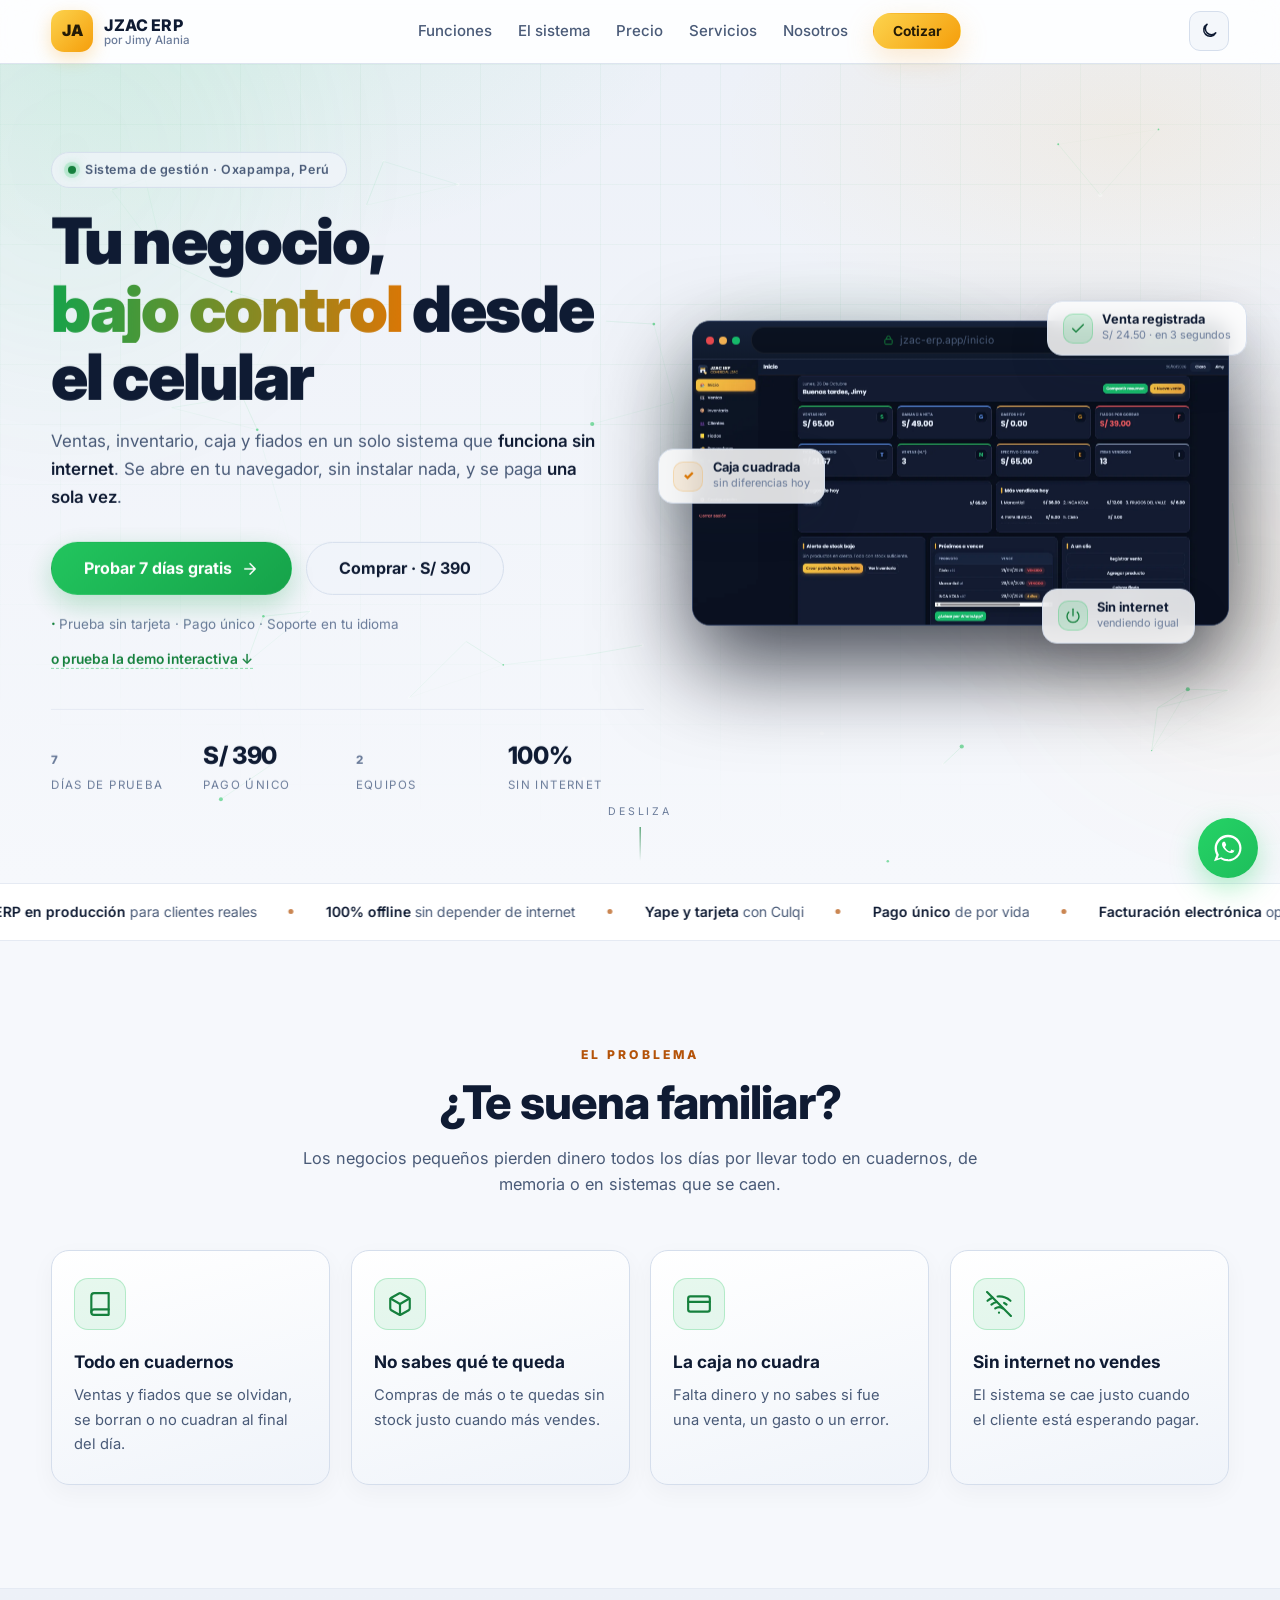
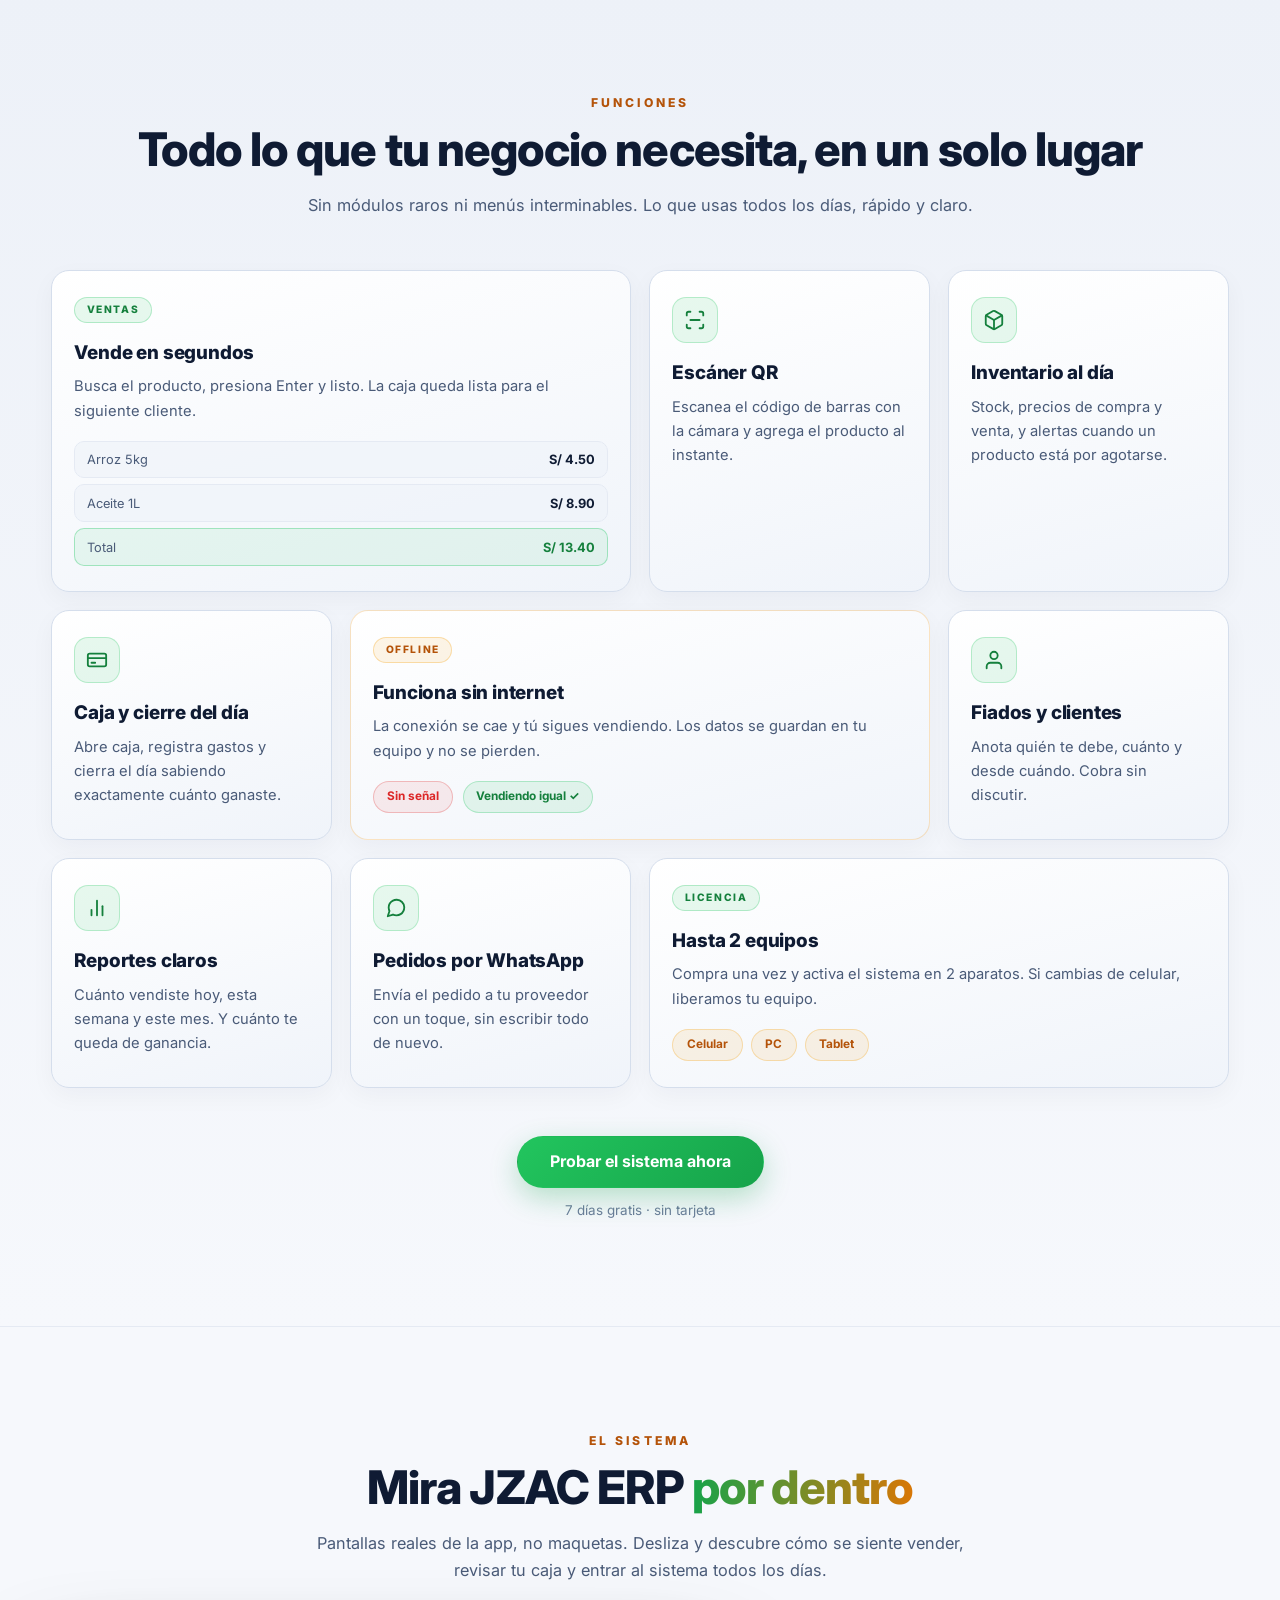
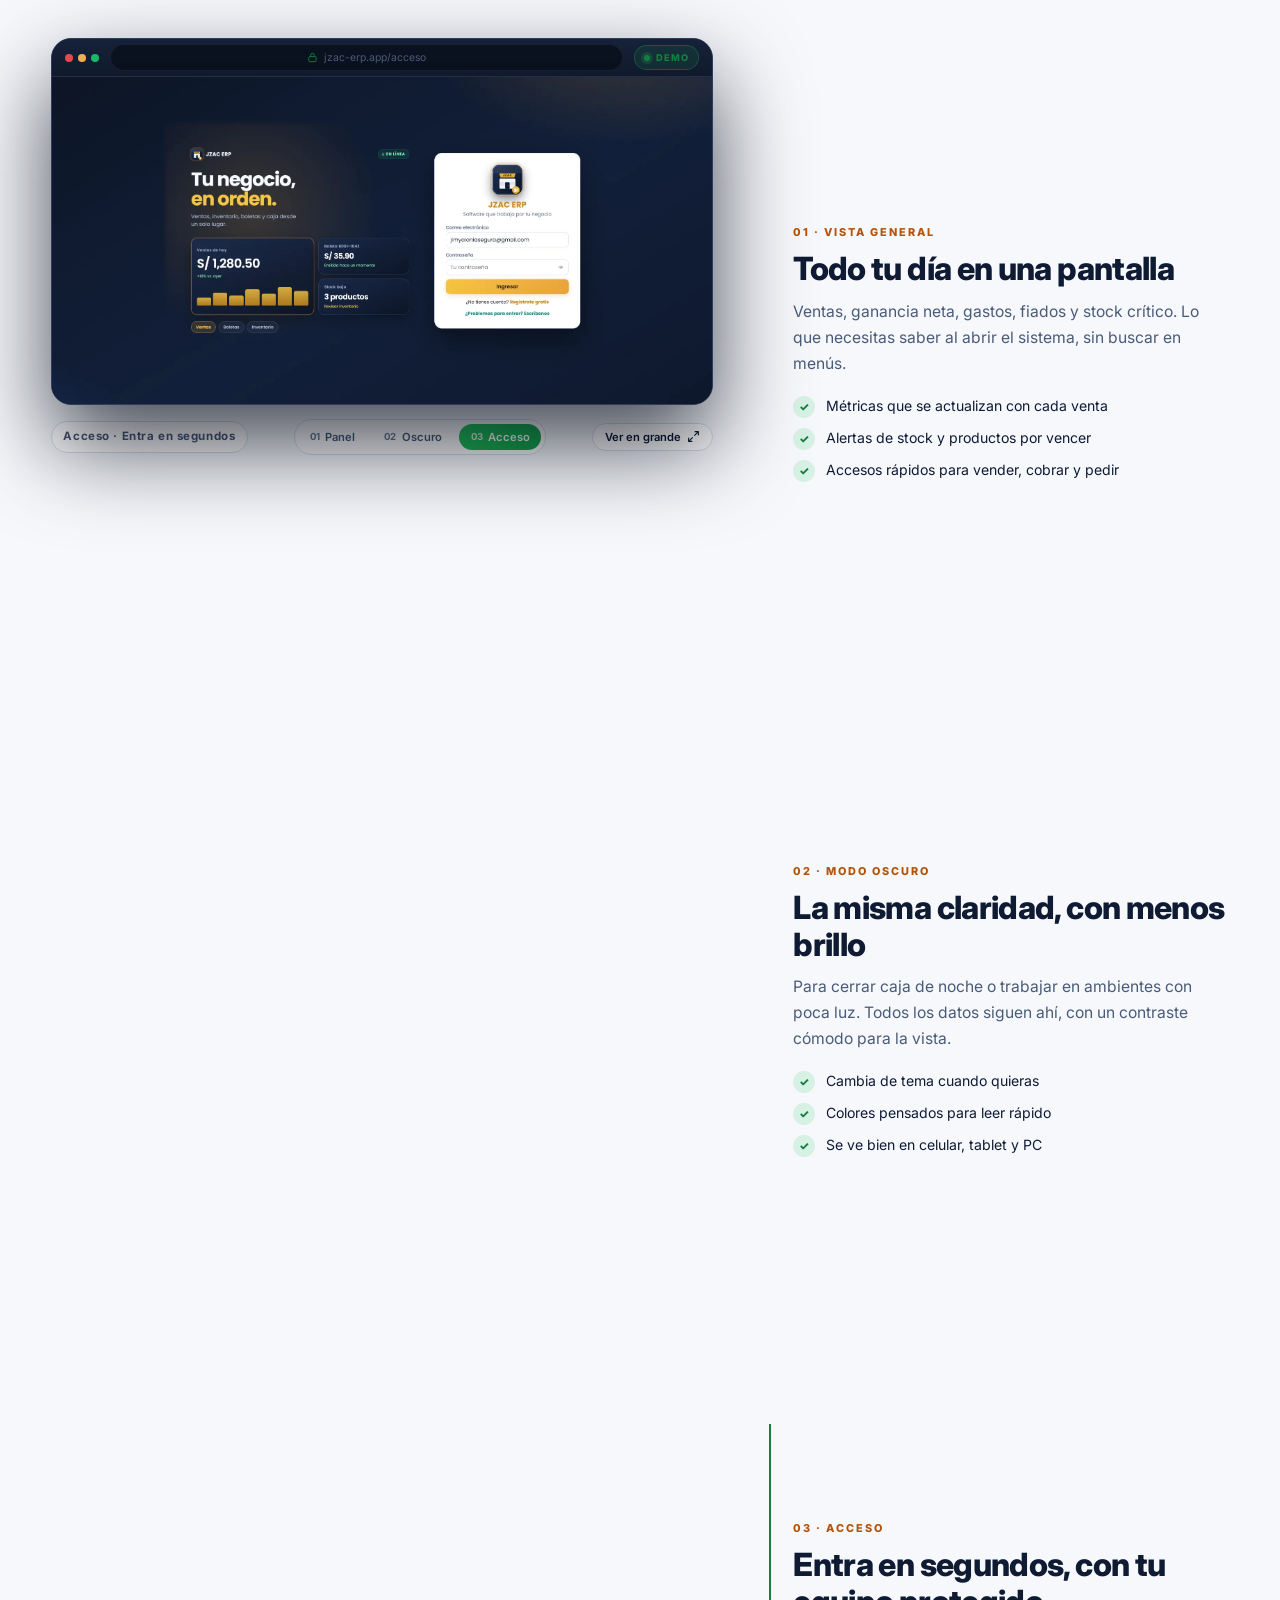
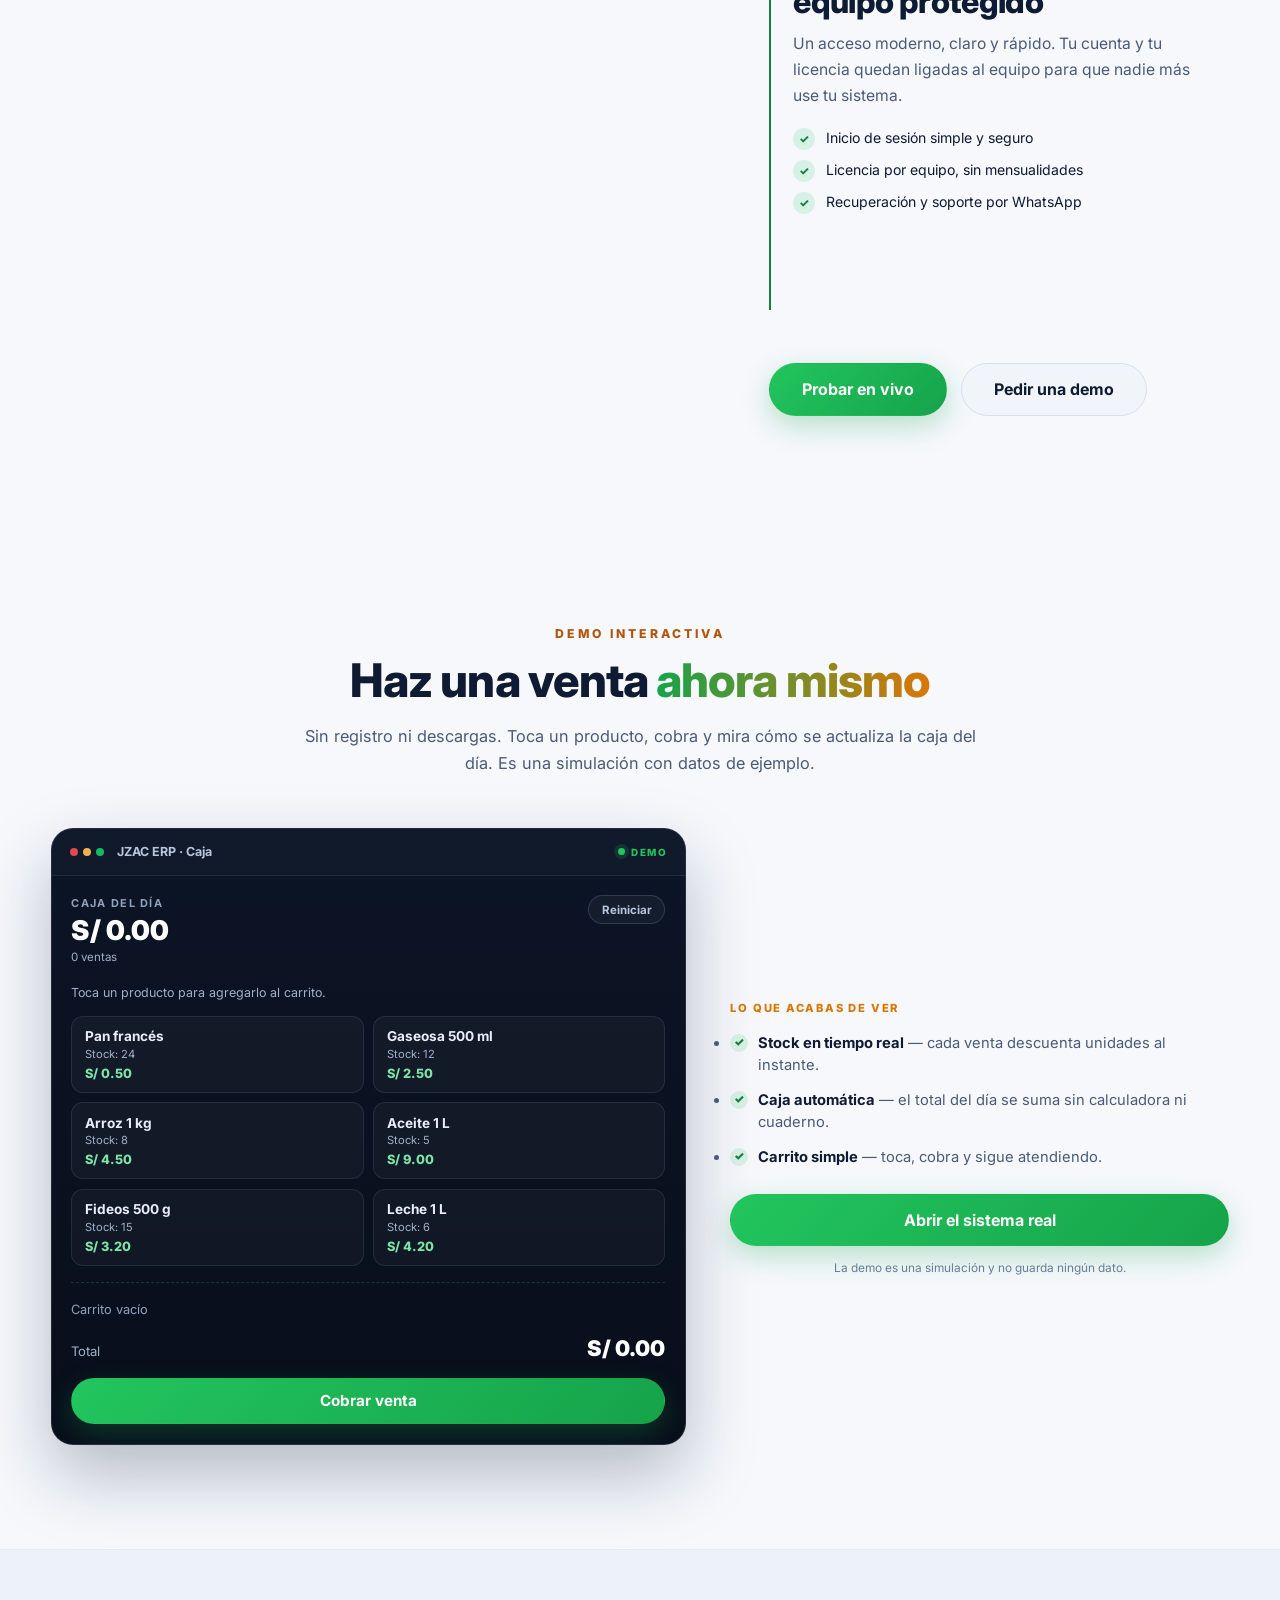
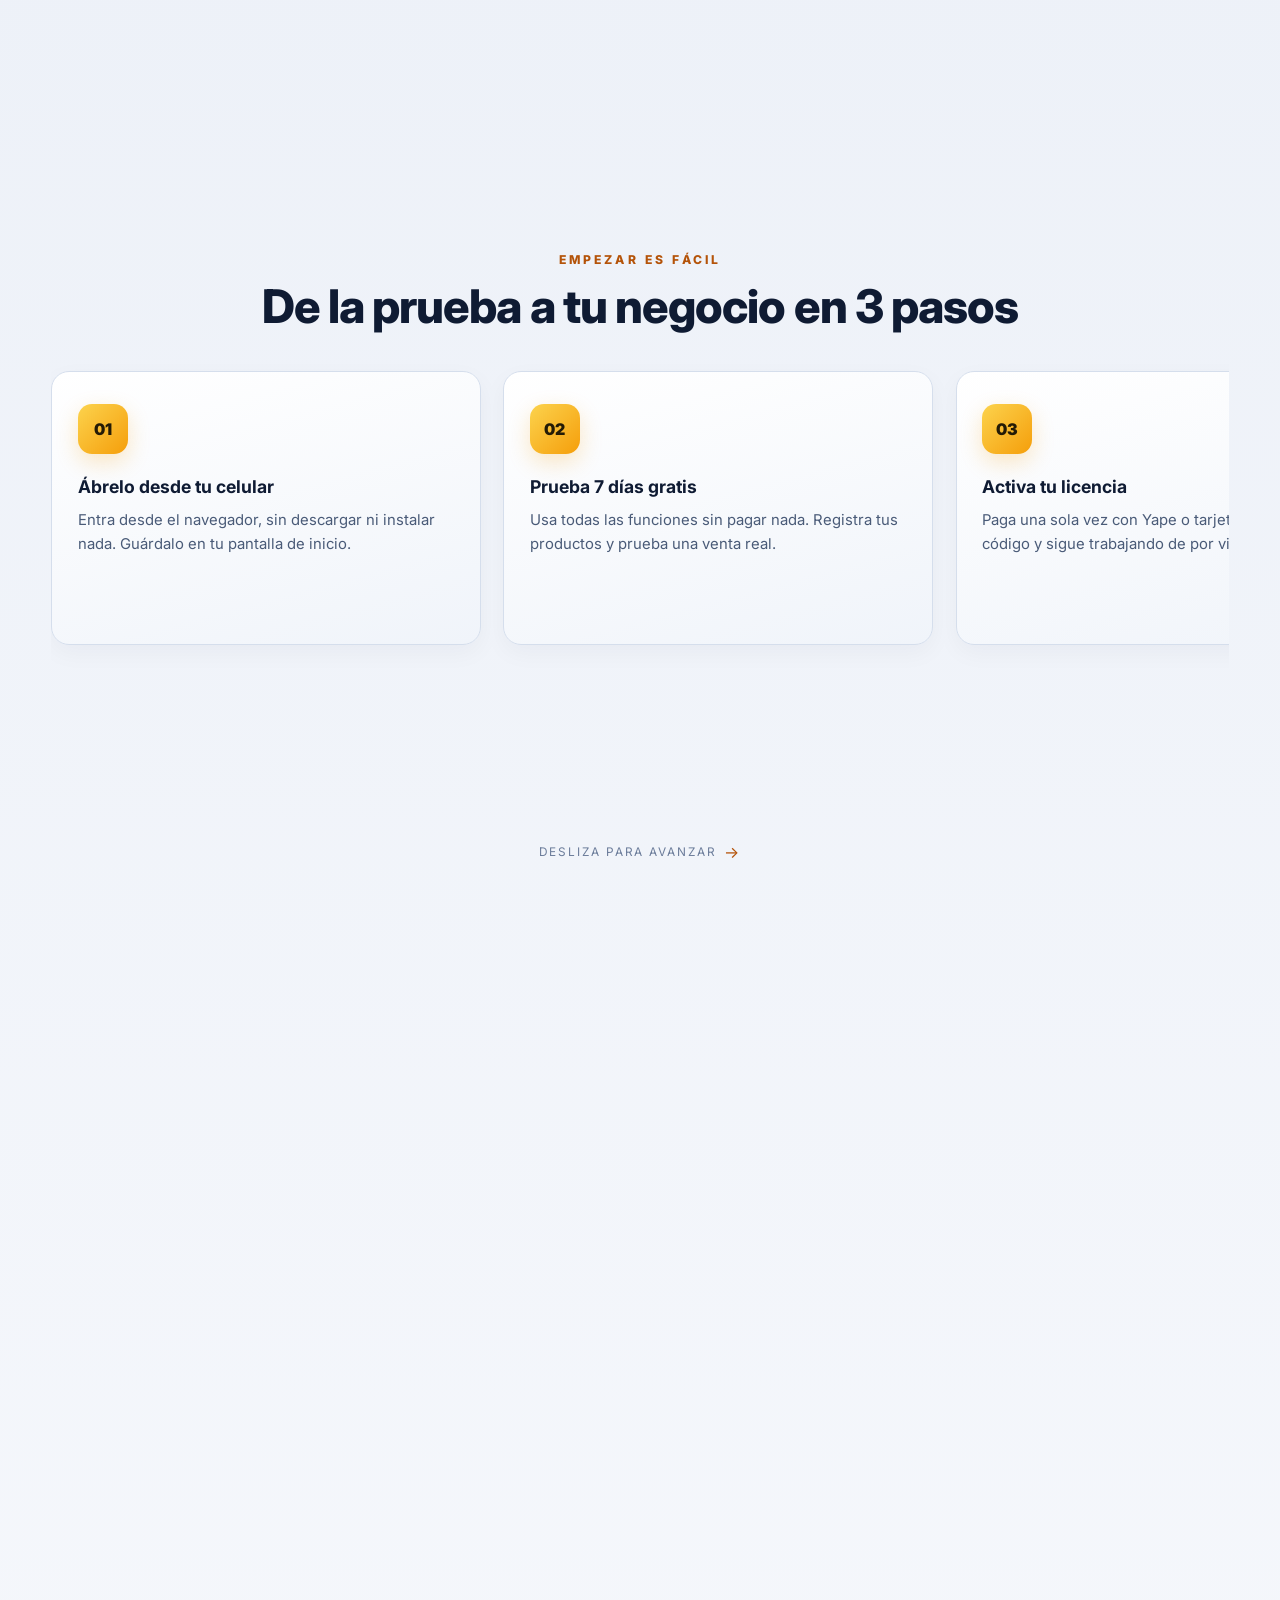
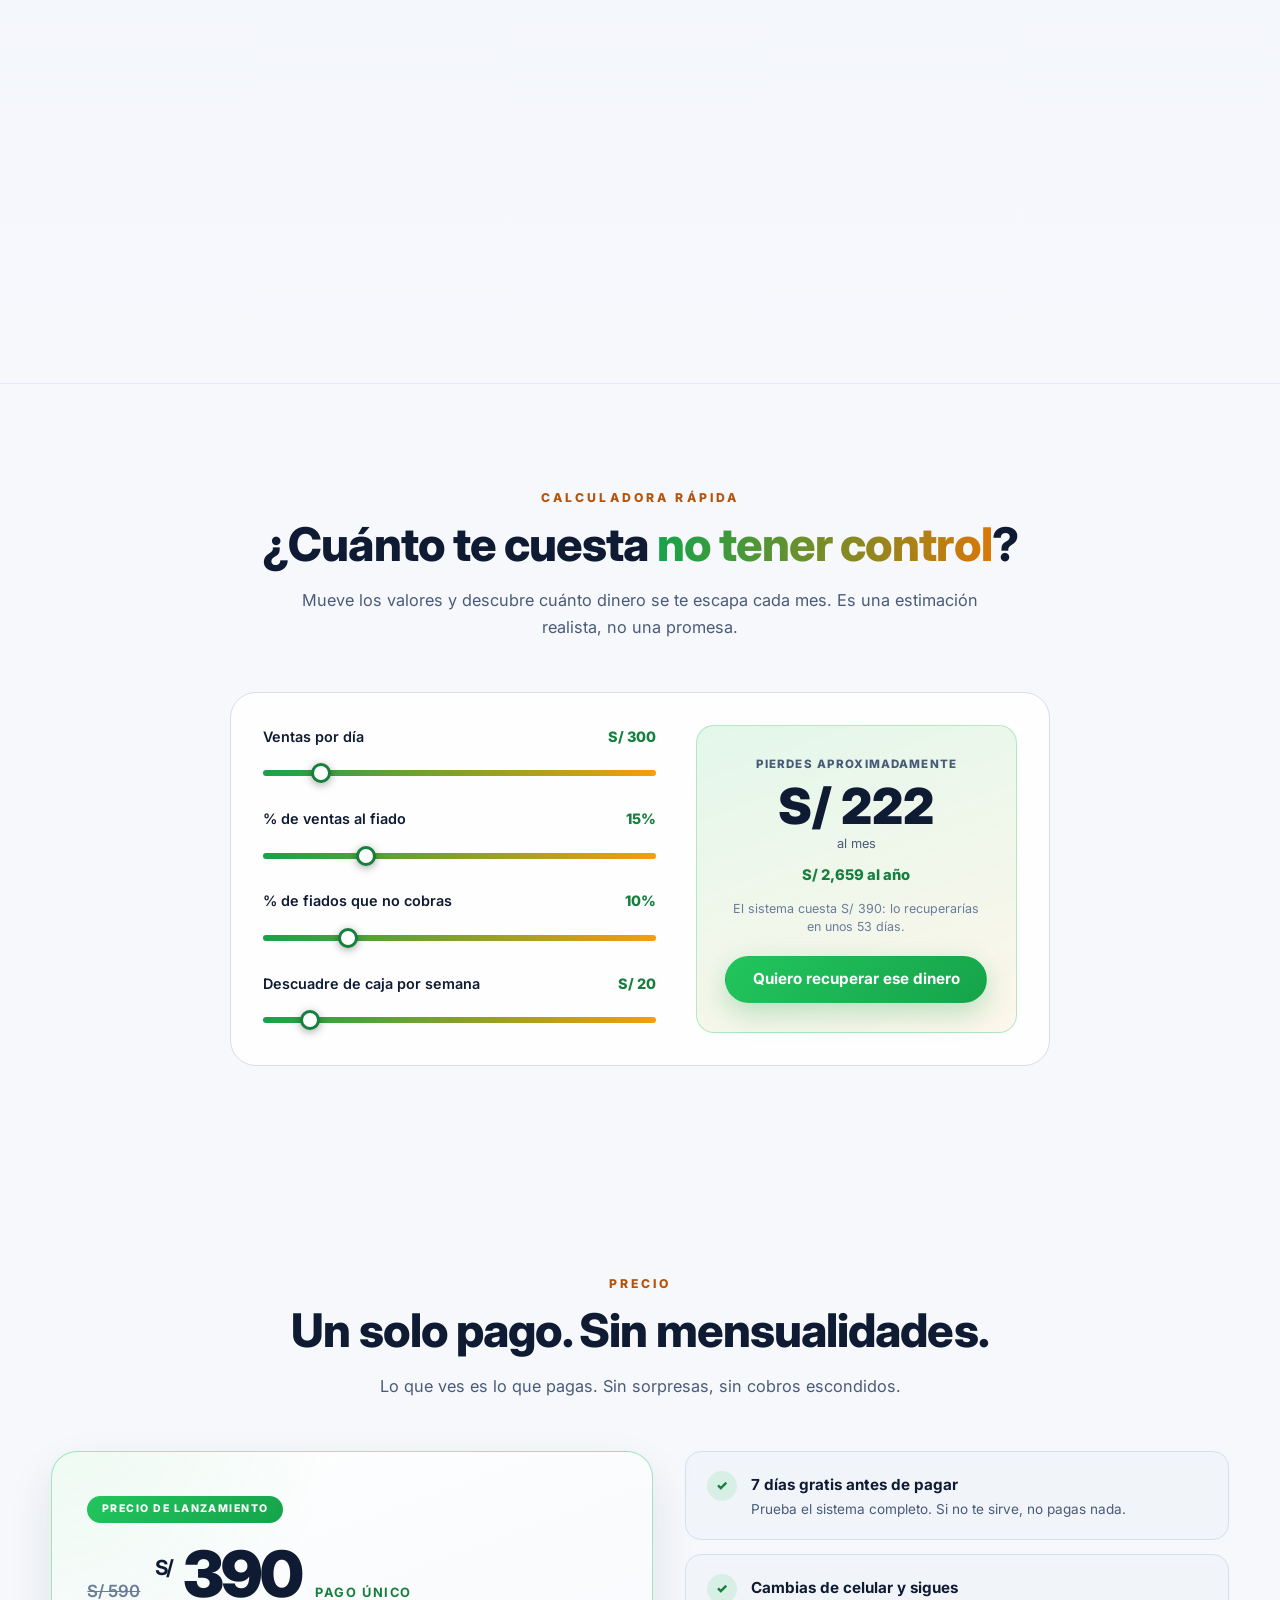
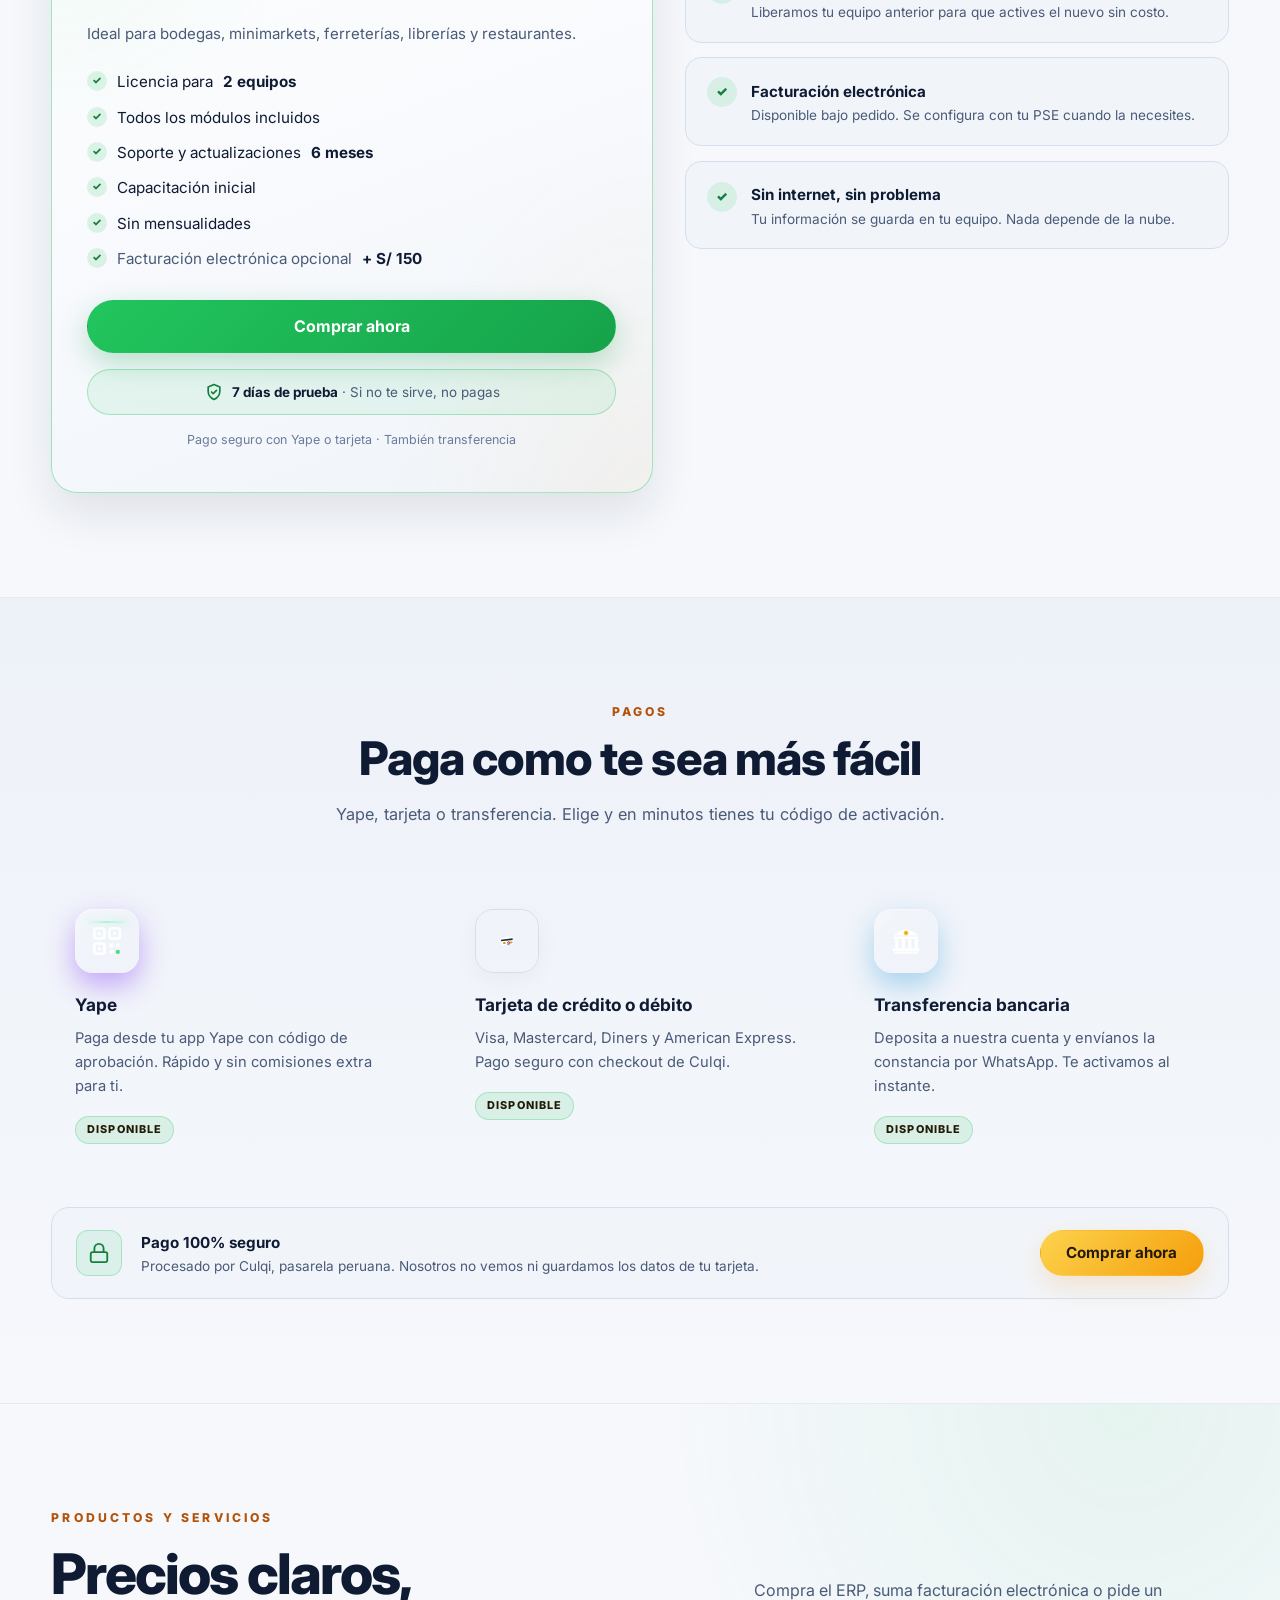
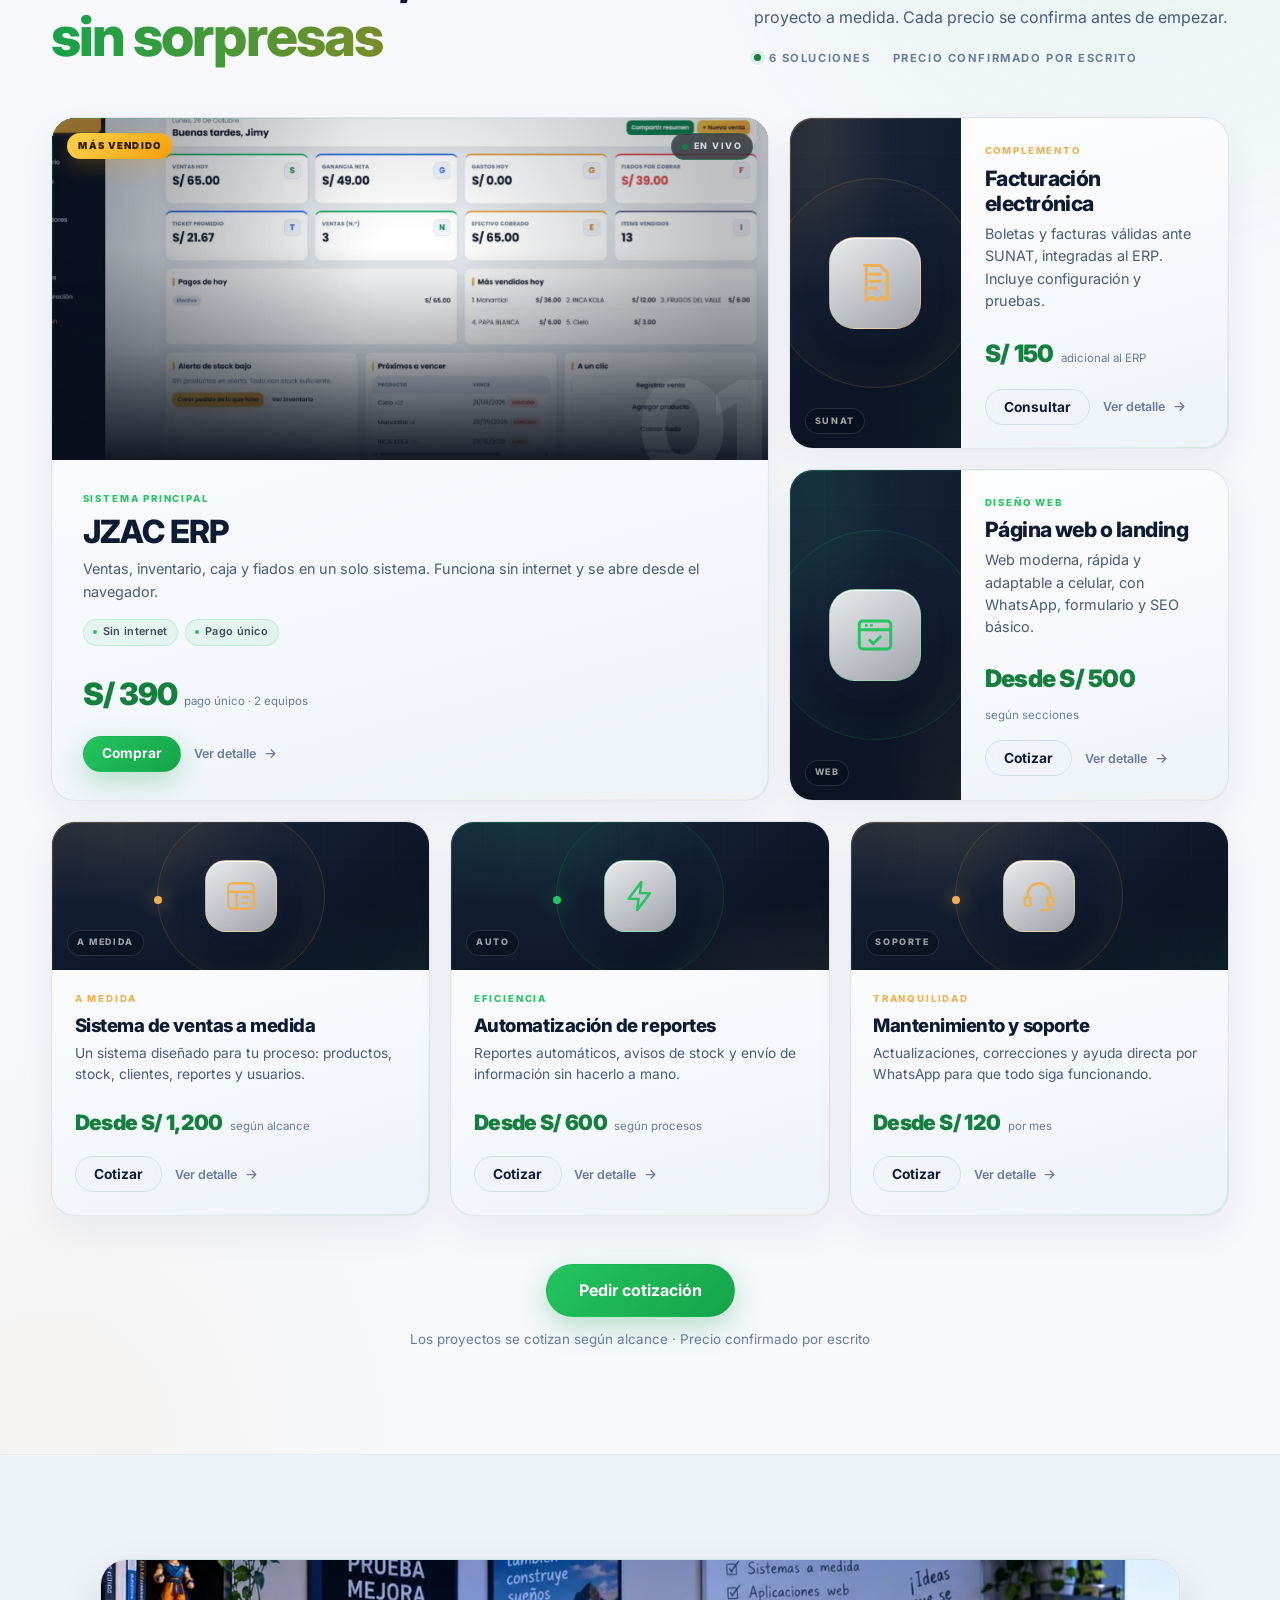
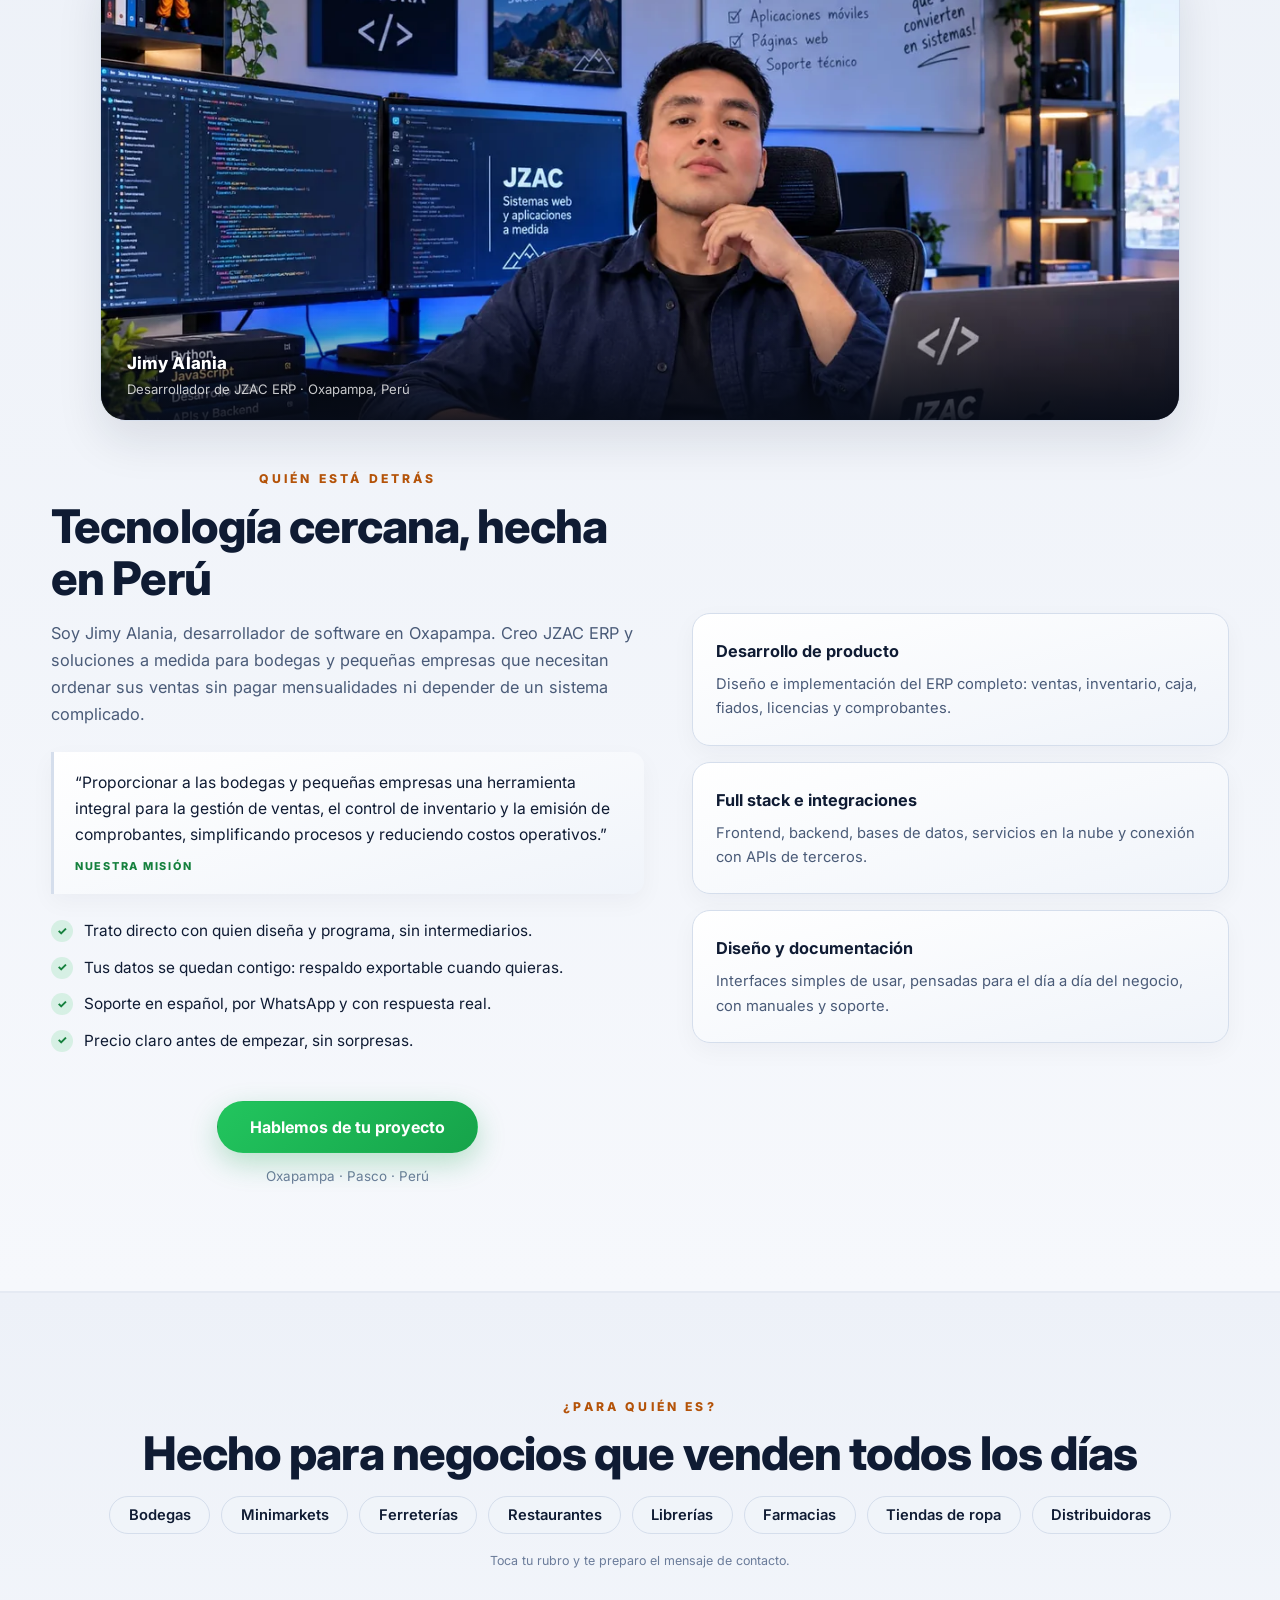
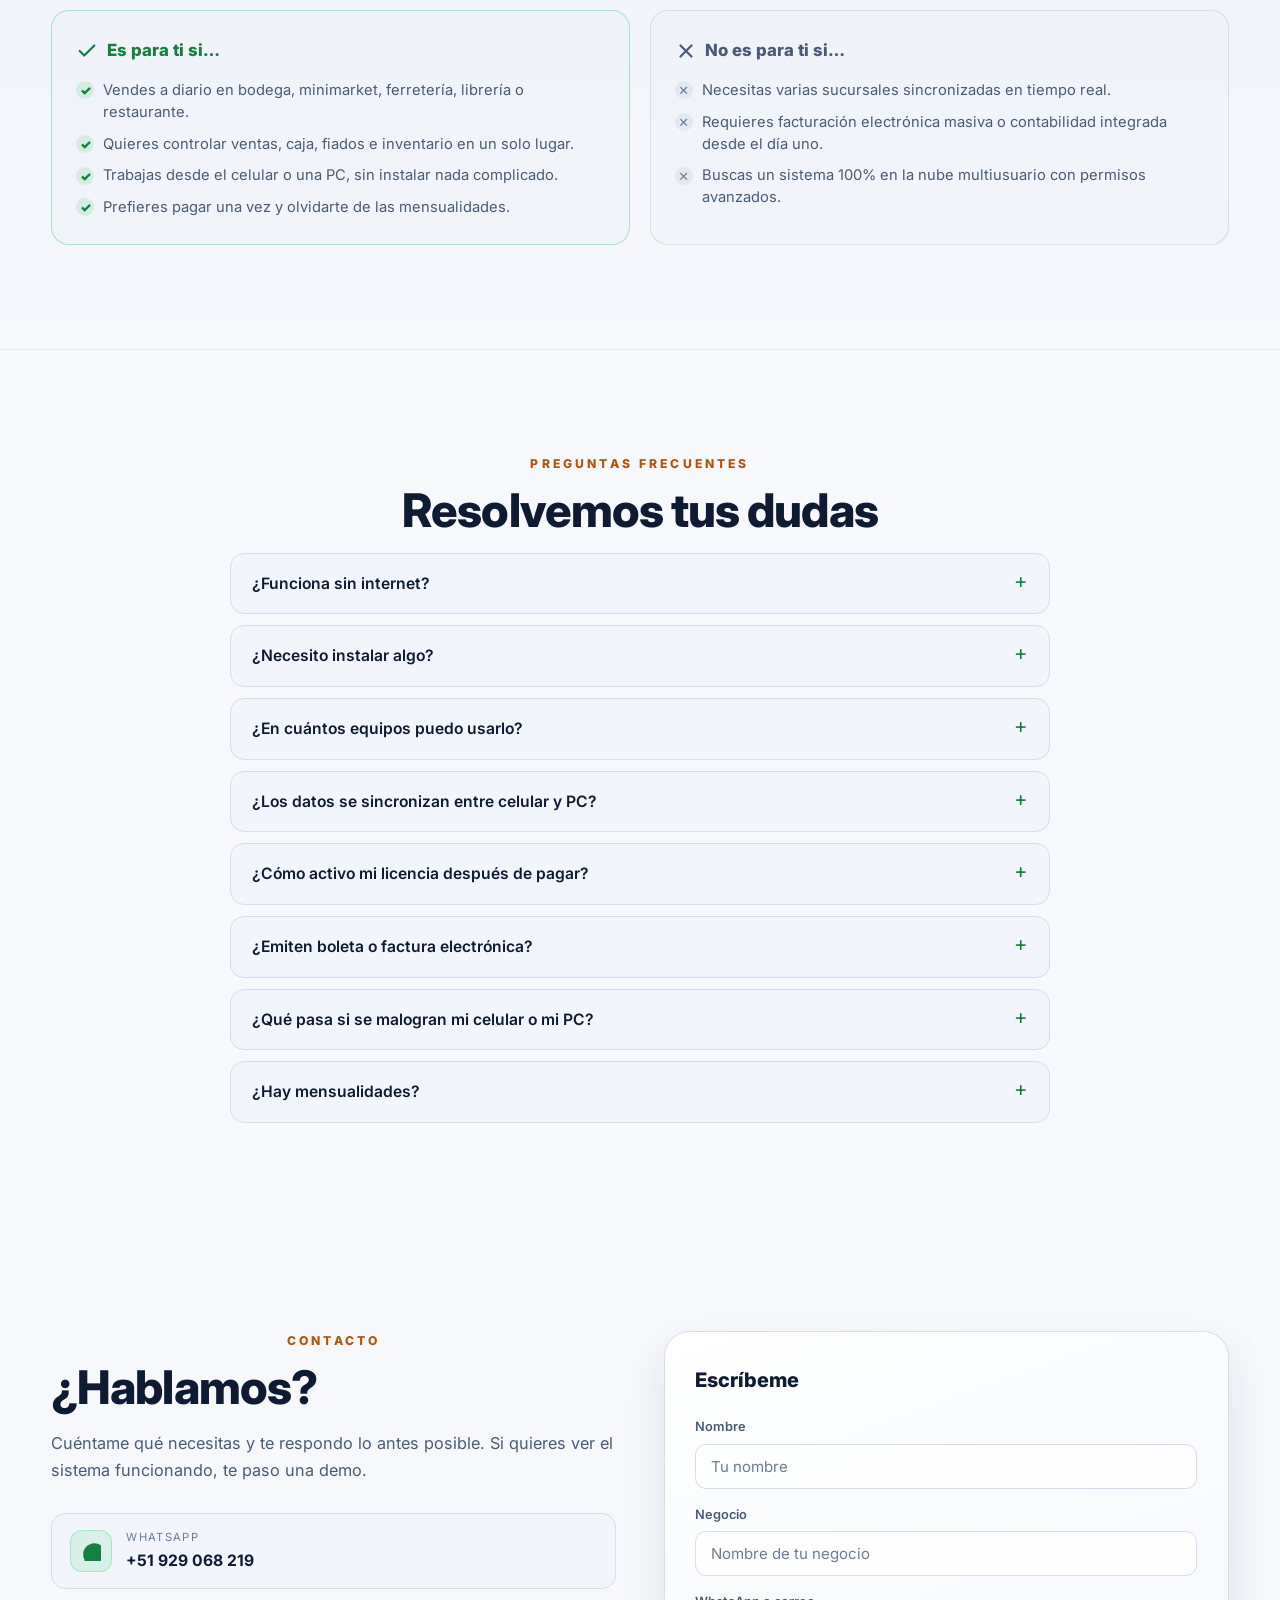
==== commit 80628267: "Landing: demo interactiva, calculadora de perdidas y easter egg" ====
--- a/index.html
+++ b/index.html
@@ -176,6 +176,9 @@
             <button class="btn btn-ghost btn-lg" type="button" data-comprar>Comprar · S/ 390</button>
           </div>
           <p class="hero-note hero-in" style="--d:4">Prueba sin tarjeta · Pago único · Soporte en tu idioma</p>
+          <p class="hero-demo-link hero-in" style="--d:4">
+            <a href="#demo">o prueba la demo interactiva <span aria-hidden="true">↓</span></a>
+          </p>
 
           <div class="hero-stats hero-in" style="--d:5">
             <div class="stat">
@@ -499,6 +502,60 @@
       </div>
     </section>
 
+    <!-- ===== DEMO INTERACTIVA ===== -->
+    <section class="section demo-section" id="demo">
+      <div class="container">
+        <div class="demo-head">
+          <p class="section-eyebrow reveal">Demo interactiva</p>
+          <h2 class="section-title reveal">Haz una venta <span class="grad-text">ahora mismo</span></h2>
+          <p class="section-lead reveal">Sin registro ni descargas. Toca un producto, cobra y mira cómo se actualiza la caja del día. Es una simulación con datos de ejemplo.</p>
+        </div>
+
+        <div class="demo-wrap reveal">
+          <div class="demo-device">
+            <div class="demo-bar">
+              <span class="app-dots" aria-hidden="true"><i></i><i></i><i></i></span>
+              <span class="demo-title">JZAC ERP · Caja</span>
+              <span class="demo-live"><i></i> DEMO</span>
+            </div>
+            <div class="demo-body">
+              <div class="demo-topline">
+                <div class="demo-caja">
+                  <span>Caja del día</span>
+                  <b id="demo-caja">S/ 0.00</b>
+                  <em id="demo-ventas">0 ventas</em>
+                </div>
+                <button class="demo-reset" id="demo-reset" type="button">Reiniciar</button>
+              </div>
+
+              <p class="demo-hint" id="demo-hint">Toca un producto para agregarlo al carrito.</p>
+              <div class="demo-products" id="demo-products"></div>
+
+              <div class="demo-cart">
+                <div class="demo-cart-lines" id="demo-cart-lines">
+                  <span class="demo-empty">Carrito vacío</span>
+                </div>
+                <div class="demo-total"><span>Total</span><b id="demo-total">S/ 0.00</b></div>
+                <button class="btn btn-green btn-block" id="demo-cobrar" type="button" disabled>Cobrar venta</button>
+              </div>
+              <div class="demo-ticket" id="demo-ticket" role="status" aria-live="polite"></div>
+            </div>
+          </div>
+
+          <div class="demo-side">
+            <span class="demo-side-kicker">Lo que acabas de ver</span>
+            <ul class="demo-points">
+              <li><b>Stock en tiempo real</b> — cada venta descuenta unidades al instante.</li>
+              <li><b>Caja automática</b> — el total del día se suma sin calculadora ni cuaderno.</li>
+              <li><b>Carrito simple</b> — toca, cobra y sigue atendiendo.</li>
+            </ul>
+            <a class="btn btn-green btn-lg btn-block" href="erp/" target="_blank" rel="noopener">Abrir el sistema real</a>
+            <span class="demo-note">La demo es una simulación y no guarda ningún dato.</span>
+          </div>
+        </div>
+      </div>
+    </section>
+
     <!-- ===== CÓMO FUNCIONA ===== -->
     <section class="section section-alt" id="como">
       <div class="container">
@@ -531,6 +588,45 @@
             </article>
           </div>
           <p class="steps-scroll-hint" aria-hidden="true">Desliza para avanzar <span>→</span></p>
+        </div>
+      </div>
+    </section>
+
+    <!-- ===== CALCULADORA ===== -->
+    <section class="section calc-section" id="calculadora">
+      <div class="container container-narrow">
+        <p class="section-eyebrow reveal">Calculadora rápida</p>
+        <h2 class="section-title reveal">¿Cuánto te cuesta <span class="grad-text">no tener control</span>?</h2>
+        <p class="section-lead reveal">Mueve los valores y descubre cuánto dinero se te escapa cada mes. Es una estimación realista, no una promesa.</p>
+
+        <div class="calc-card reveal">
+          <div class="calc-fields">
+            <label class="calc-field" for="calc-ventas">
+              <span>Ventas por día <output id="calc-ventas-out">S/ 300</output></span>
+              <input type="range" id="calc-ventas" min="50" max="2000" step="10" value="300">
+            </label>
+            <label class="calc-field" for="calc-fiado">
+              <span>% de ventas al fiado <output id="calc-fiado-out">15%</output></span>
+              <input type="range" id="calc-fiado" min="0" max="60" step="1" value="15">
+            </label>
+            <label class="calc-field" for="calc-mora">
+              <span>% de fiados que no cobras <output id="calc-mora-out">10%</output></span>
+              <input type="range" id="calc-mora" min="0" max="50" step="1" value="10">
+            </label>
+            <label class="calc-field" for="calc-descuadre">
+              <span>Descuadre de caja por semana <output id="calc-descuadre-out">S/ 20</output></span>
+              <input type="range" id="calc-descuadre" min="0" max="200" step="5" value="20">
+            </label>
+          </div>
+
+          <div class="calc-result" aria-live="polite">
+            <span class="calc-label">Pierdes aproximadamente</span>
+            <b class="calc-big" id="calc-mes">S/ 0</b>
+            <span class="calc-sub">al mes</span>
+            <div class="calc-year" id="calc-anio">S/ 0 al año</div>
+            <p class="calc-note" id="calc-note"></p>
+            <a class="btn btn-green btn-block" id="calc-wa" href="https://wa.me/51929068219">Quiero recuperar ese dinero</a>
+          </div>
         </div>
       </div>
     </section>
@@ -1244,6 +1340,18 @@
     </div>
   </div>
 
+  <!-- ===== EASTER EGG ===== -->
+  <div class="easter" id="easter" role="dialog" aria-modal="true" aria-labelledby="easter-title" aria-hidden="true">
+    <div class="easter-confetti" id="easter-confetti" aria-hidden="true"></div>
+    <div class="easter-card">
+      <span class="easter-star" aria-hidden="true">★</span>
+      <h3 id="easter-title">Encontraste el secreto</h3>
+      <p>Gracias por llegar hasta aquí. Si eres familia, amigo o compa: este proyecto también es por ustedes. Hecho con cariño en Oxapampa.</p>
+      <p class="easter-sign">— Jimy</p>
+      <button class="btn btn-green btn-small" id="easter-close" type="button">Seguir explorando</button>
+    </div>
+  </div>
+
   <script src="vendor/gsap.min.js"></script>
   <script src="vendor/ScrollTrigger.min.js"></script>
   <script src="vendor/SplitText.min.js"></script>
--- a/styles.css
+++ b/styles.css
@@ -2244,3 +2244,191 @@
 html[data-theme="light"] .guarantee { background: rgba(34, 197, 94, 0.08); border-color: rgba(34, 197, 94, 0.35); }
 html[data-theme="light"] .guarantee svg { color: #15803D; }
 html[data-theme="light"] .mobile-cta { box-shadow: 0 14px 34px rgba(15, 27, 51, 0.16); }
+
+.pago-top-actions { display: flex; align-items: center; gap: 0.9rem; }
+
+/* ---------- Enlace a la demo en hero ---------- */
+.hero-demo-link { margin-top: 0.85rem; font-size: 0.86rem; }
+.hero-demo-link a {
+  color: var(--verde-bright); font-weight: 600;
+  border-bottom: 1px dashed rgba(34, 197, 94, 0.5); padding-bottom: 1px;
+  transition: color 0.2s ease, border-color 0.2s ease;
+}
+.hero-demo-link a:hover { color: var(--dorado-bright); border-color: var(--dorado); }
+.hero-demo-link span { display: inline-block; animation: demo-bob 1.8s ease-in-out infinite; }
+@keyframes demo-bob { 0%, 100% { transform: translateY(0); } 50% { transform: translateY(4px); } }
+
+/* ---------- Demo interactiva ---------- */
+.demo-section { position: relative; }
+.demo-head { max-width: 720px; margin: 0 auto 2.6rem; text-align: center; }
+.demo-head .section-lead { margin-inline: auto; }
+.demo-wrap { display: grid; grid-template-columns: 1.12fr 0.88fr; gap: 2.8rem; align-items: center; }
+.demo-device {
+  position: relative; overflow: hidden; border-radius: 22px;
+  background: linear-gradient(180deg, #0C1526, #080E1A);
+  border: 1px solid rgba(120, 150, 200, 0.2);
+  box-shadow: 0 30px 70px rgba(2, 6, 18, 0.45);
+  color: #E7EEFA;
+}
+.demo-bar {
+  display: flex; align-items: center; gap: 0.8rem;
+  padding: 0.8rem 1.1rem; border-bottom: 1px solid rgba(120, 150, 200, 0.14);
+  background: rgba(255, 255, 255, 0.02);
+}
+.demo-title { font-size: 0.78rem; font-weight: 700; color: #B7C6DE; }
+.demo-live {
+  margin-left: auto; display: inline-flex; align-items: center; gap: 0.4rem;
+  font-size: 0.62rem; font-weight: 800; letter-spacing: 0.14em; color: #22C55E;
+}
+.demo-live i {
+  width: 7px; height: 7px; border-radius: 50%; background: #22C55E;
+  box-shadow: 0 0 0 4px rgba(34, 197, 94, 0.15);
+  animation: demo-pulse 2s ease-in-out infinite;
+}
+@keyframes demo-pulse { 0%, 100% { opacity: 1; } 50% { opacity: 0.4; } }
+.demo-body { padding: 1.2rem; }
+.demo-topline { display: flex; align-items: flex-start; justify-content: space-between; gap: 1rem; margin-bottom: 1rem; }
+.demo-caja { display: flex; flex-direction: column; gap: 0.1rem; }
+.demo-caja span { font-size: 0.68rem; font-weight: 700; letter-spacing: 0.12em; text-transform: uppercase; color: #8FA1BC; }
+.demo-caja b { font-size: 1.7rem; font-weight: 900; color: #fff; line-height: 1.15; }
+.demo-caja em { font-style: normal; font-size: 0.72rem; color: #9FB0C9; }
+.demo-reset {
+  font-family: inherit; font-size: 0.72rem; font-weight: 700; color: #B7C6DE;
+  background: rgba(255, 255, 255, 0.04); border: 1px solid rgba(120, 150, 200, 0.25);
+  border-radius: 999px; padding: 0.4rem 0.8rem; cursor: pointer;
+  transition: color 0.2s ease, border-color 0.2s ease, background 0.2s ease;
+}
+.demo-reset:hover { color: #fff; border-color: #22C55E; background: rgba(34, 197, 94, 0.12); }
+.demo-hint { font-size: 0.78rem; color: #9FB0C9; margin-bottom: 0.8rem; transition: color 0.2s ease; }
+.demo-hint.ok { color: #7DE3A6; }
+.demo-products { display: grid; grid-template-columns: repeat(2, 1fr); gap: 0.6rem; }
+.demo-product {
+  font-family: inherit; text-align: left; color: #E7EEFA; cursor: pointer;
+  background: rgba(255, 255, 255, 0.035); border: 1px solid rgba(120, 150, 200, 0.16);
+  border-radius: 12px; padding: 0.7rem 0.8rem;
+  transition: transform 0.18s ease, border-color 0.18s ease, background 0.18s ease;
+}
+.demo-product:hover, .demo-product:focus-visible {
+  border-color: #22C55E; background: rgba(34, 197, 94, 0.08); transform: translateY(-2px); outline: none;
+}
+.demo-product b { display: block; font-size: 0.85rem; line-height: 1.2; }
+.demo-product span { display: block; margin-top: 0.15rem; font-size: 0.7rem; color: #9FB0C9; }
+.demo-product em { display: block; margin-top: 0.3rem; font-style: normal; font-size: 0.8rem; font-weight: 800; color: #7DE3A6; }
+.demo-product.is-sold { opacity: 0.42; cursor: not-allowed; transform: none; }
+.demo-product.is-sold em { color: #F0A3A3; }
+.demo-cart { margin-top: 1rem; padding-top: 1rem; border-top: 1px dashed rgba(120, 150, 200, 0.22); }
+.demo-cart-lines { display: grid; gap: 0.35rem; max-height: 128px; overflow-y: auto; margin-bottom: 0.7rem; }
+.demo-empty { font-size: 0.8rem; color: #8FA1BC; }
+.demo-line { display: flex; align-items: baseline; justify-content: space-between; gap: 0.6rem; font-size: 0.8rem; color: #C9D6E8; }
+.demo-line .demo-qty { color: #7DE3A6; font-weight: 800; margin-right: 0.35rem; }
+.demo-line b { color: #fff; font-weight: 700; white-space: nowrap; }
+.demo-total { display: flex; align-items: baseline; justify-content: space-between; margin-bottom: 0.7rem; font-size: 0.82rem; color: #9FB0C9; }
+.demo-total b { font-size: 1.35rem; font-weight: 900; color: #fff; }
+.demo-ticket {
+  display: none; margin-top: 0.85rem; padding: 0.7rem 0.9rem; border-radius: 10px;
+  background: rgba(34, 197, 94, 0.13); border: 1px solid rgba(34, 197, 94, 0.45);
+  color: #8CF0B5; font-size: 0.82rem; font-weight: 700; text-align: center;
+}
+.demo-ticket.show { display: block; animation: ticket-in 0.4s ease; }
+@keyframes ticket-in { from { opacity: 0; transform: translateY(6px); } to { opacity: 1; transform: none; } }
+.demo-side-kicker {
+  display: inline-block; margin-bottom: 0.9rem; font-size: 0.7rem; font-weight: 800;
+  letter-spacing: 0.16em; text-transform: uppercase; color: var(--dorado-bright);
+}
+.demo-points { display: grid; gap: 0.8rem; margin-bottom: 1.6rem; }
+.demo-points li { position: relative; padding-left: 1.7rem; font-size: 0.92rem; color: var(--text-muted); line-height: 1.5; }
+.demo-points li::before {
+  content: "\2713"; position: absolute; left: 0; top: 0.1rem;
+  display: inline-grid; place-items: center; width: 18px; height: 18px;
+  border-radius: 50%; font-size: 0.72rem; font-weight: 900;
+  color: var(--verde-bright); background: rgba(34, 197, 94, 0.14);
+}
+.demo-points b { color: var(--text); }
+.demo-note { display: block; margin-top: 0.8rem; font-size: 0.74rem; color: var(--muted-2); text-align: center; }
+
+/* ---------- Calculadora ---------- */
+.calc-card {
+  display: grid; grid-template-columns: 1.1fr 0.9fr; gap: 2.5rem;
+  padding: 2rem; border-radius: var(--radius-lg); border: 1px solid var(--border);
+  background: rgba(13, 21, 38, 0.55);
+}
+.calc-fields { display: grid; gap: 1.35rem; }
+.calc-field { display: block; }
+.calc-field > span {
+  display: flex; align-items: baseline; justify-content: space-between; gap: 1rem;
+  margin-bottom: 0.55rem; font-size: 0.9rem; font-weight: 600; color: var(--text);
+}
+.calc-field output { font-weight: 800; color: var(--verde-bright); white-space: nowrap; }
+.calc-field input[type="range"] {
+  -webkit-appearance: none; appearance: none; width: 100%; height: 6px;
+  border-radius: 999px; outline: none; cursor: pointer;
+  background: linear-gradient(90deg, var(--verde-bright), var(--dorado));
+}
+.calc-field input[type="range"]::-webkit-slider-thumb {
+  -webkit-appearance: none; width: 20px; height: 20px; border-radius: 50%;
+  background: #fff; border: 3px solid var(--verde-bright);
+  box-shadow: 0 2px 8px rgba(0, 0, 0, 0.35); cursor: pointer;
+}
+.calc-field input[type="range"]::-moz-range-thumb {
+  width: 20px; height: 20px; border-radius: 50%;
+  background: #fff; border: 3px solid var(--verde-bright);
+  box-shadow: 0 2px 8px rgba(0, 0, 0, 0.35); cursor: pointer;
+}
+.calc-field input[type="range"]:focus-visible { outline: 2px solid var(--dorado); outline-offset: 4px; }
+.calc-result {
+  display: flex; flex-direction: column; align-items: center; justify-content: center;
+  text-align: center; padding: 1.8rem; border-radius: var(--radius);
+  border: 1px solid rgba(34, 197, 94, 0.32);
+  background: linear-gradient(160deg, rgba(34, 197, 94, 0.14), rgba(240, 176, 82, 0.08));
+}
+.calc-label { font-size: 0.72rem; font-weight: 800; letter-spacing: 0.1em; text-transform: uppercase; color: var(--text-muted); }
+.calc-big { font-size: clamp(2.3rem, 5vw, 3.1rem); font-weight: 900; line-height: 1; margin: 0.5rem 0 0.15rem; color: var(--text); }
+.calc-sub { font-size: 0.8rem; color: var(--text-muted); }
+.calc-year { margin-top: 0.5rem; font-size: 0.92rem; font-weight: 800; color: var(--verde-bright); }
+.calc-note { margin: 0.8rem 0 1.2rem; font-size: 0.78rem; color: var(--muted-2); line-height: 1.5; }
+
+/* ---------- Easter egg ---------- */
+.easter {
+  position: fixed; inset: 0; z-index: 400; display: none; place-items: center;
+  padding: 1.2rem; background: rgba(4, 8, 16, 0.72);
+  -webkit-backdrop-filter: blur(6px); backdrop-filter: blur(6px);
+}
+.easter.show { display: grid; }
+.easter-confetti { position: absolute; inset: 0; overflow: hidden; pointer-events: none; }
+.easter-confetti i {
+  position: absolute; top: -14px; width: 8px; height: 14px; opacity: 0.9;
+  animation: confetti-fall linear forwards;
+}
+@keyframes confetti-fall { to { transform: translateY(112vh) rotate(720deg); opacity: 0.75; } }
+.easter-card {
+  position: relative; width: min(440px, 100%); padding: 2.2rem 1.8rem;
+  border-radius: 20px; border: 1px solid var(--border); background: var(--surface);
+  box-shadow: var(--shadow-lift); text-align: center;
+  animation: easter-in 0.42s cubic-bezier(0.22, 1, 0.36, 1);
+}
+@keyframes easter-in { from { opacity: 0; transform: scale(0.92) translateY(10px); } to { opacity: 1; transform: none; } }
+.easter-star { display: block; font-size: 2.5rem; color: var(--dorado); line-height: 1; }
+.easter-card h3 { font-size: 1.4rem; font-weight: 800; margin: 0.5rem 0 0.7rem; }
+.easter-card p { font-size: 0.92rem; line-height: 1.6; color: var(--text-muted); }
+.easter-sign { margin: 0.7rem 0 1.2rem !important; font-weight: 800; color: var(--verde-bright) !important; }
+
+/* ---------- Responsive nuevos bloques ---------- */
+@media (max-width: 900px) {
+  .demo-wrap { grid-template-columns: 1fr; gap: 2rem; }
+  .demo-side { text-align: center; }
+  .demo-points { max-width: 460px; margin-inline: auto; text-align: left; }
+  .calc-card { grid-template-columns: 1fr; gap: 1.8rem; }
+}
+@media (prefers-reduced-motion: reduce) {
+  .easter-confetti, .hero-demo-link span { display: none; }
+  .easter-card, .demo-ticket.show { animation: none; }
+}
+
+/* ---------- Light: demo/calculadora ---------- */
+html[data-theme="light"] .calc-card { background: rgba(255, 255, 255, 0.85); }
+html[data-theme="light"] .calc-result {
+  background: linear-gradient(160deg, rgba(34, 197, 94, 0.12), rgba(245, 158, 11, 0.08));
+  border-color: rgba(34, 197, 94, 0.3);
+}
+html[data-theme="light"] .calc-field input[type="range"] { background: linear-gradient(90deg, #16A34A, #F59E0B); }
+html[data-theme="light"] .demo-device { box-shadow: 0 30px 70px rgba(15, 27, 51, 0.28); }
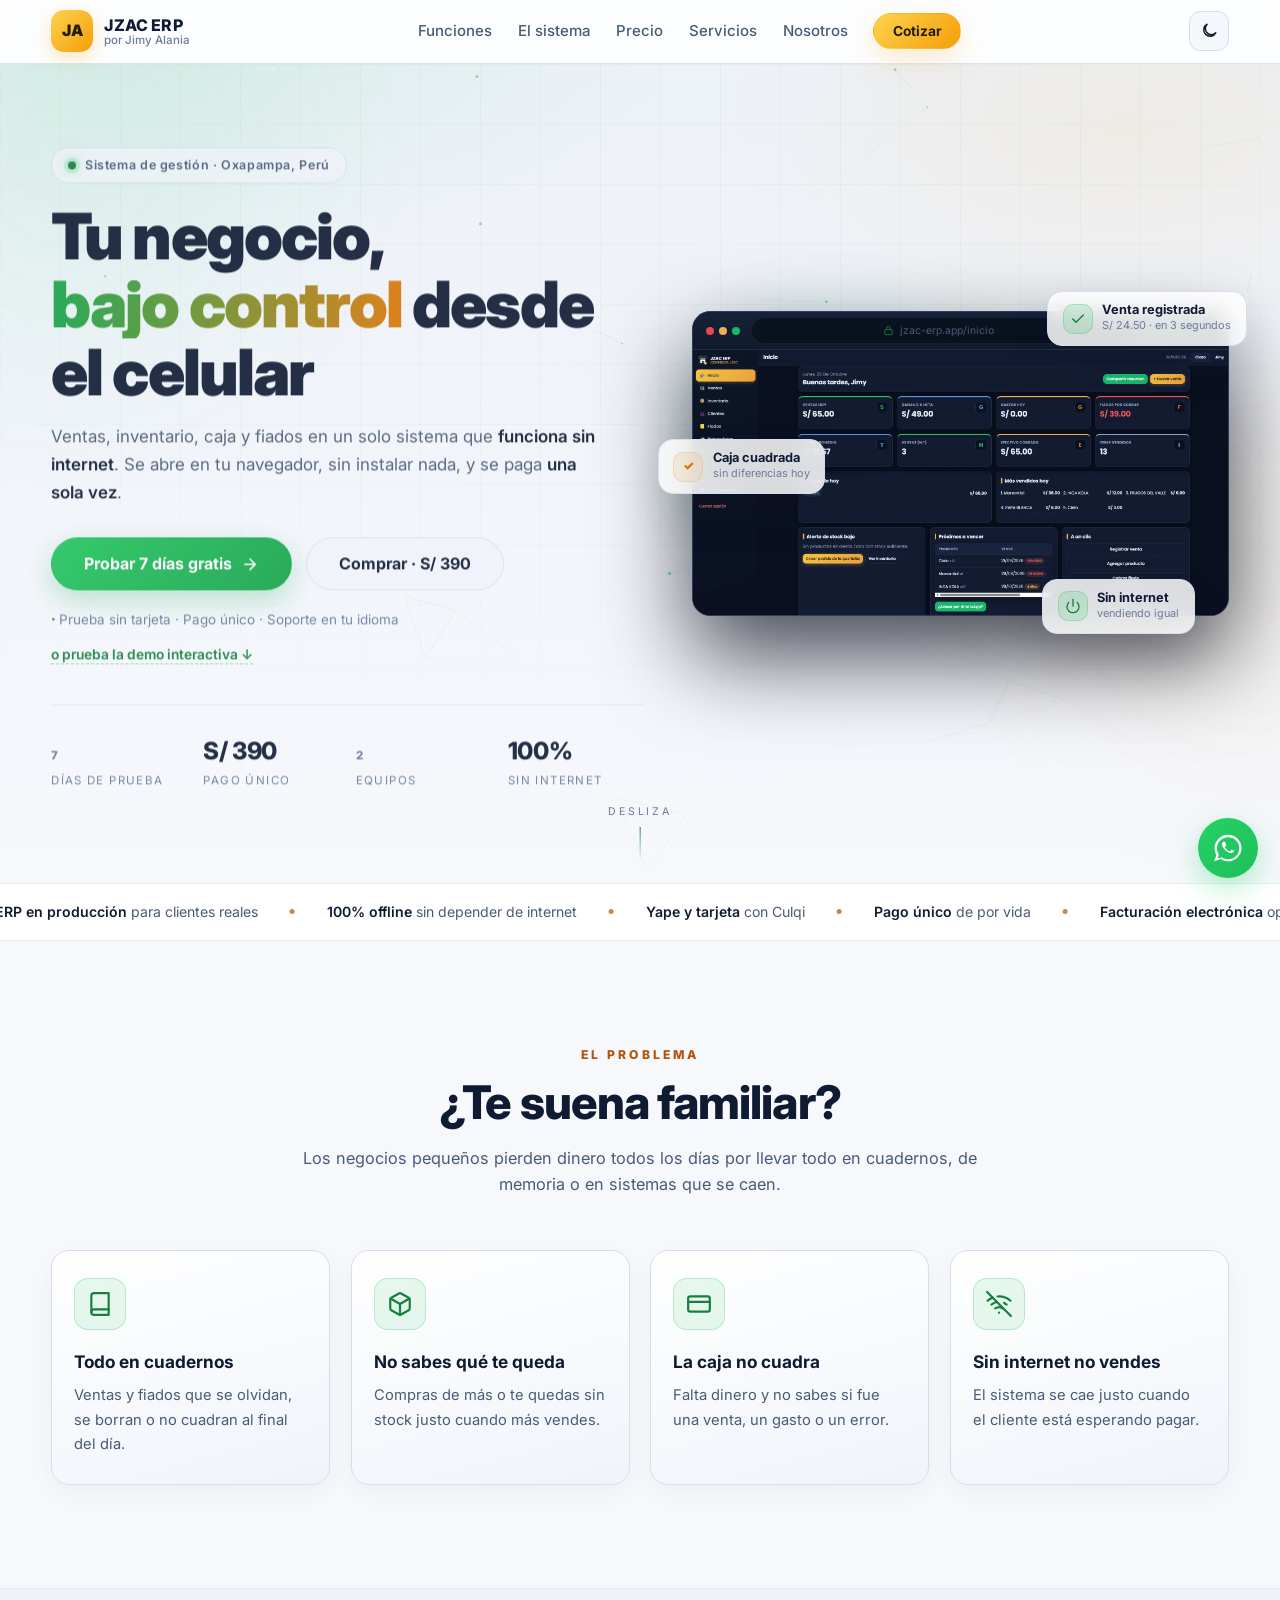
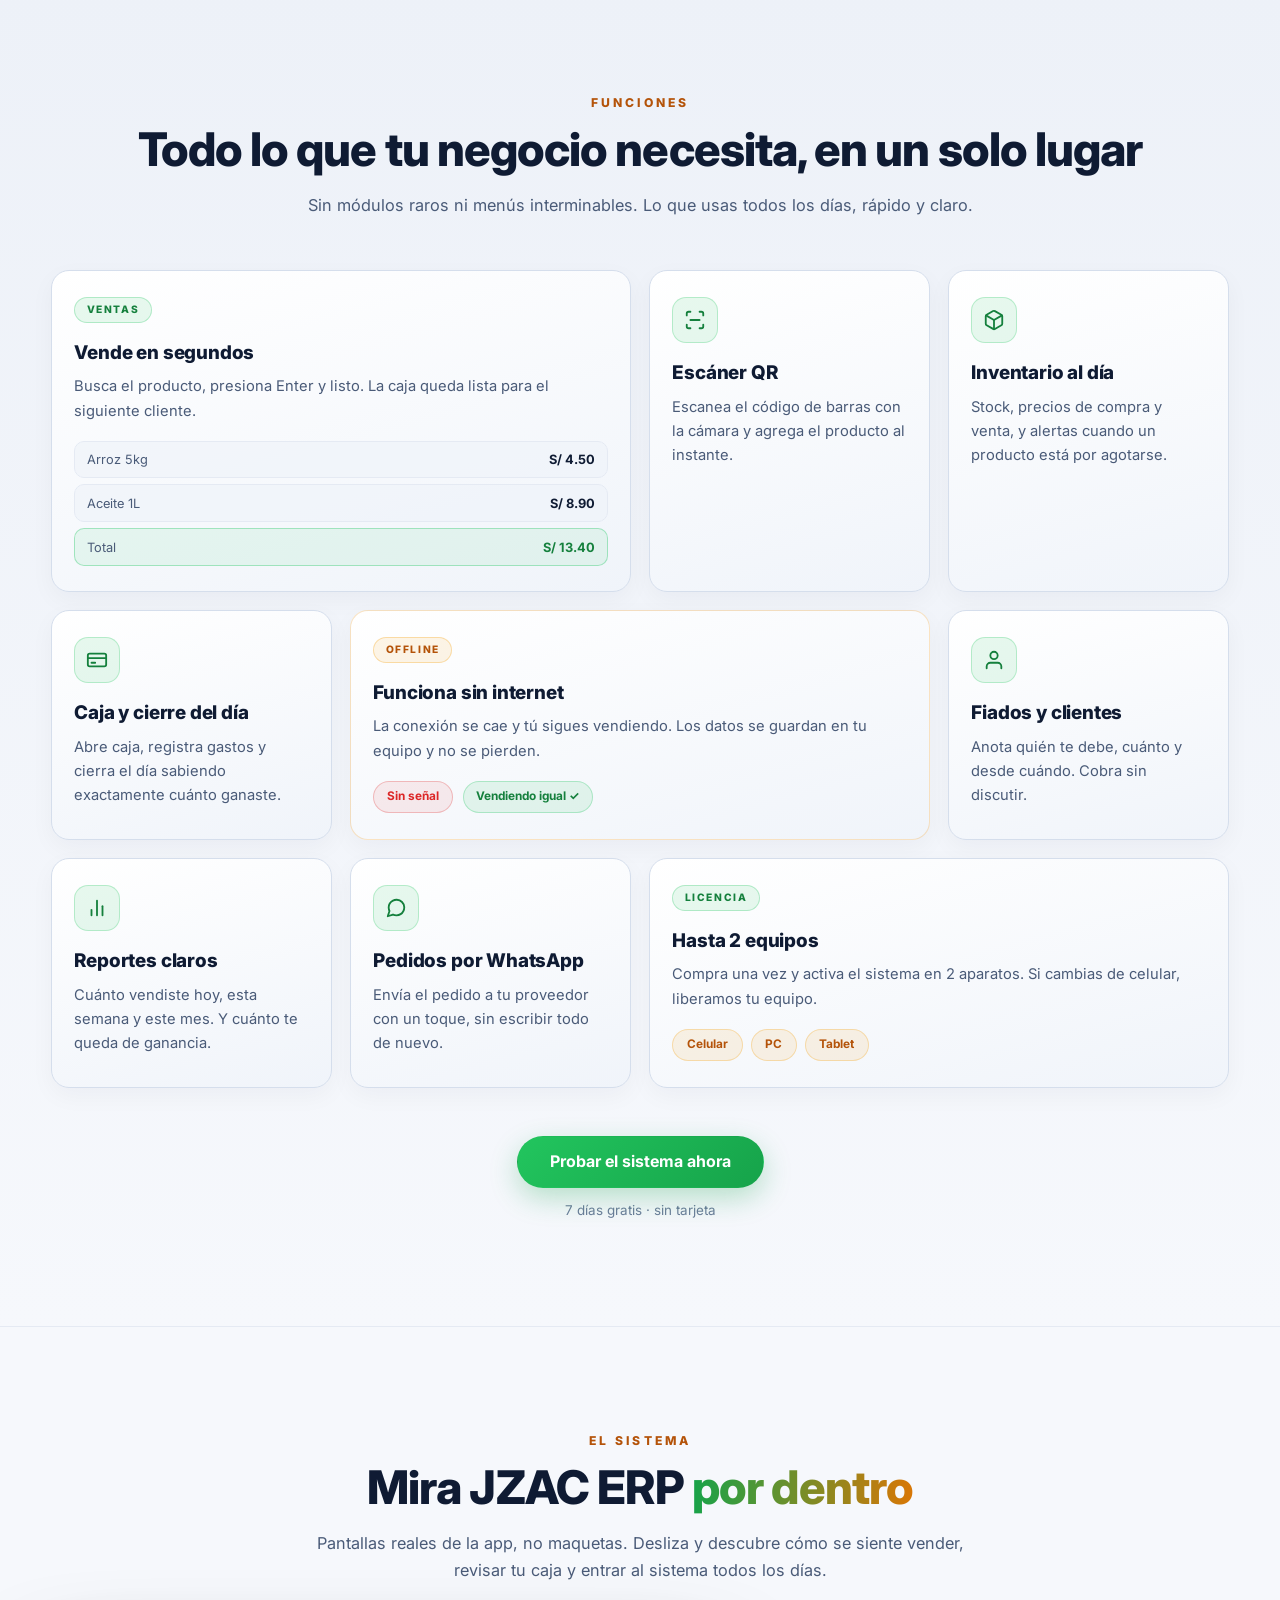
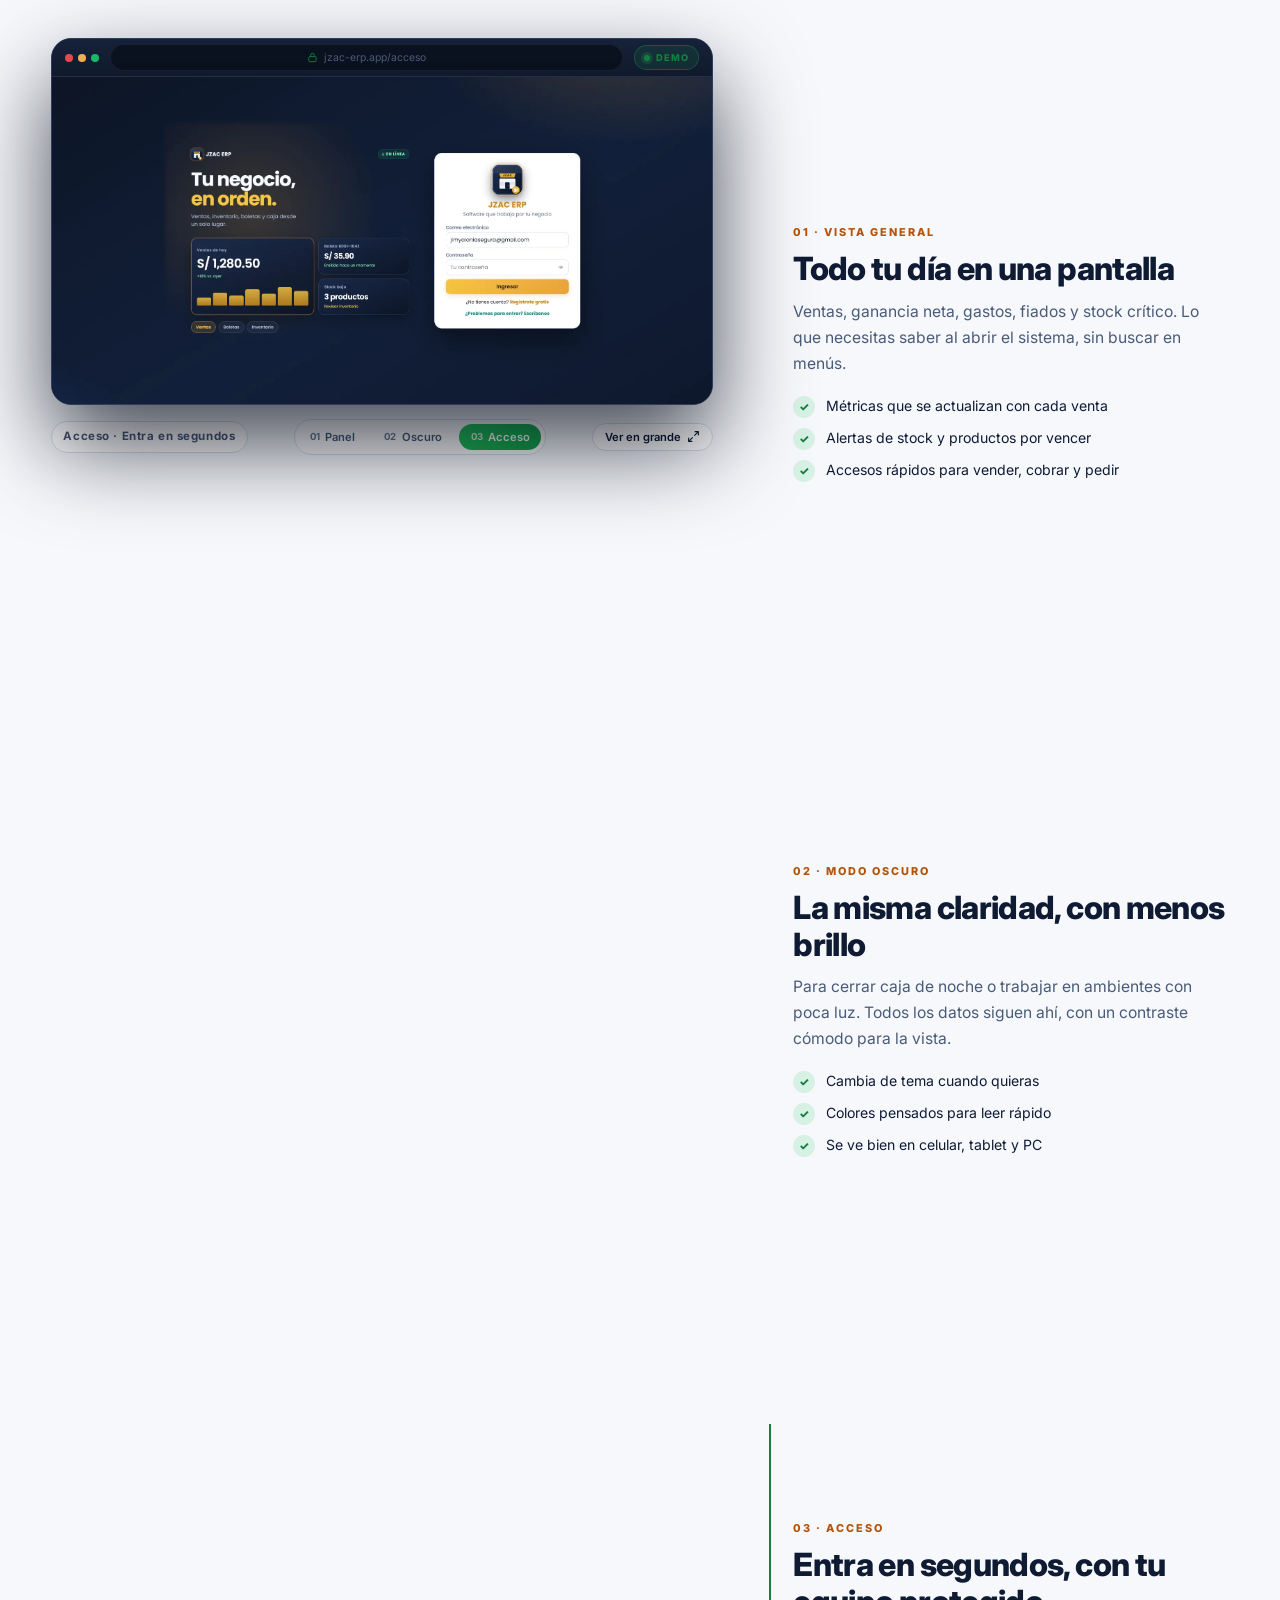
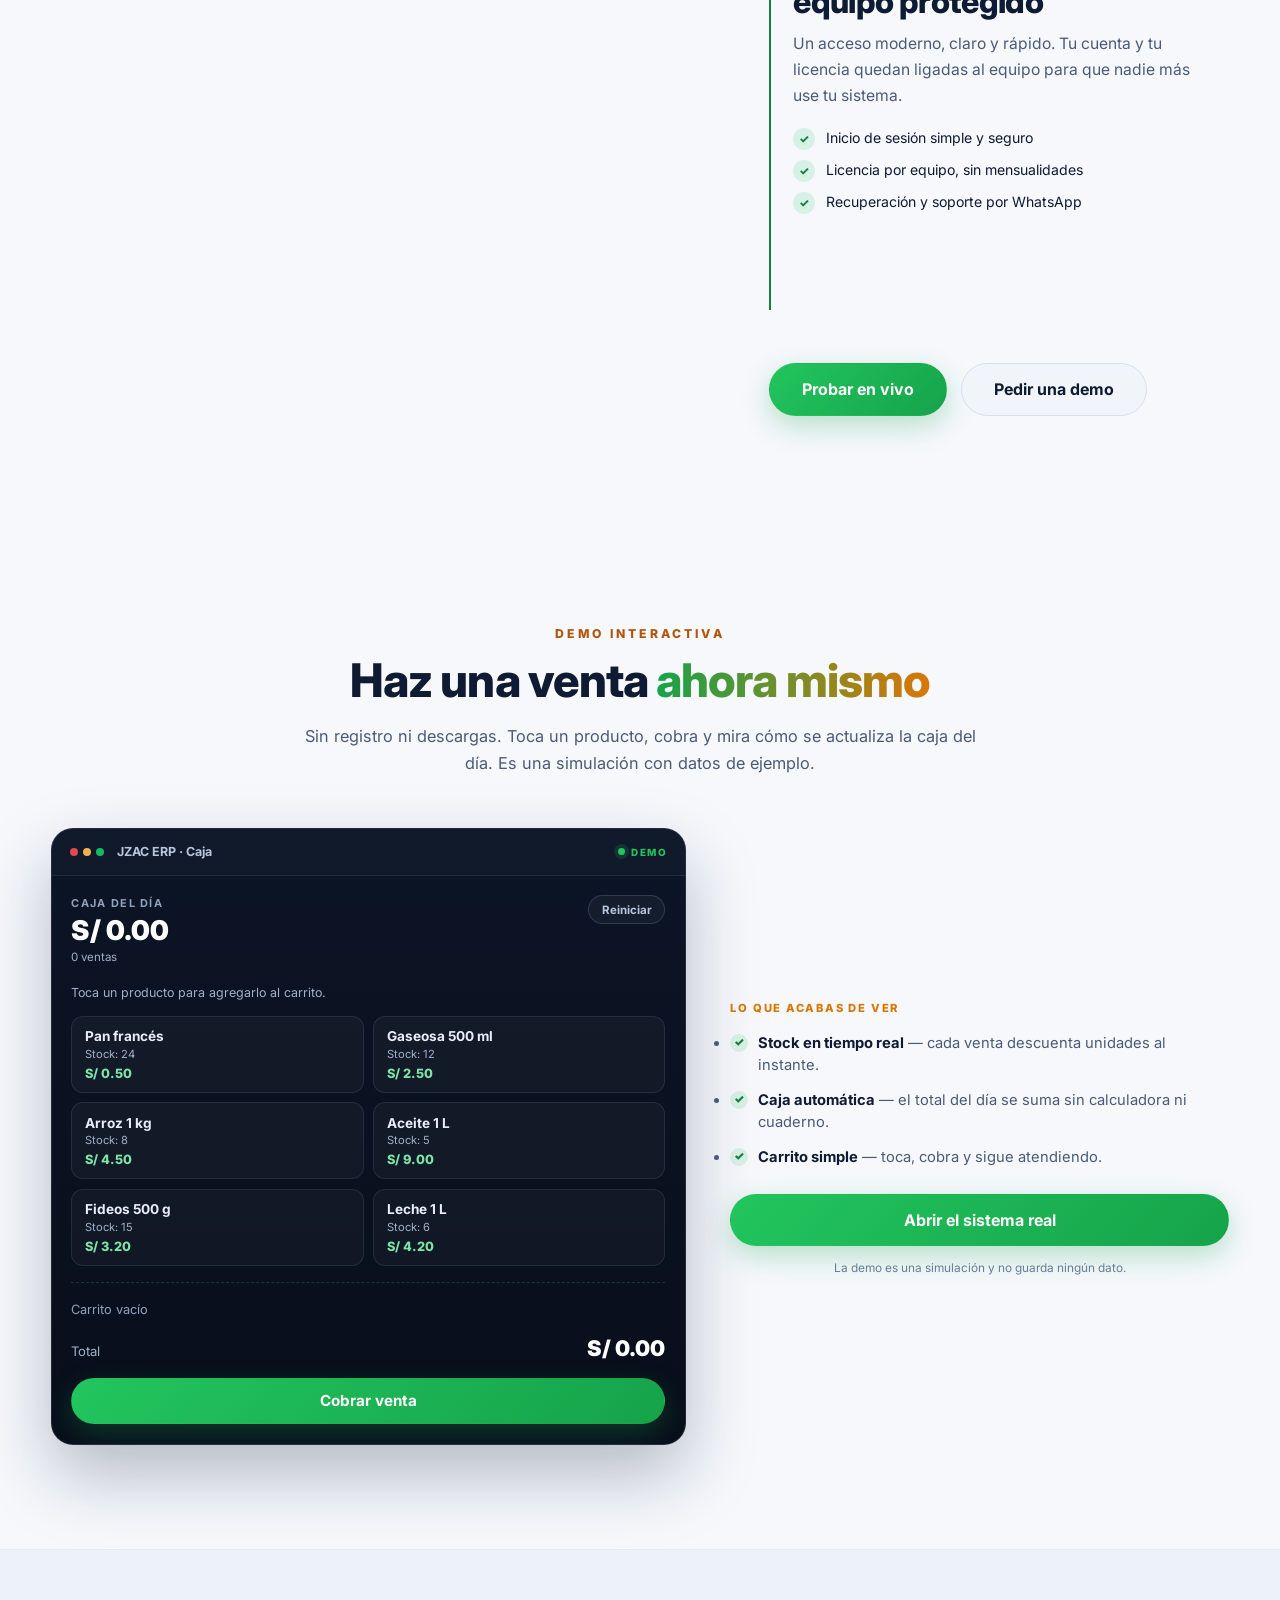
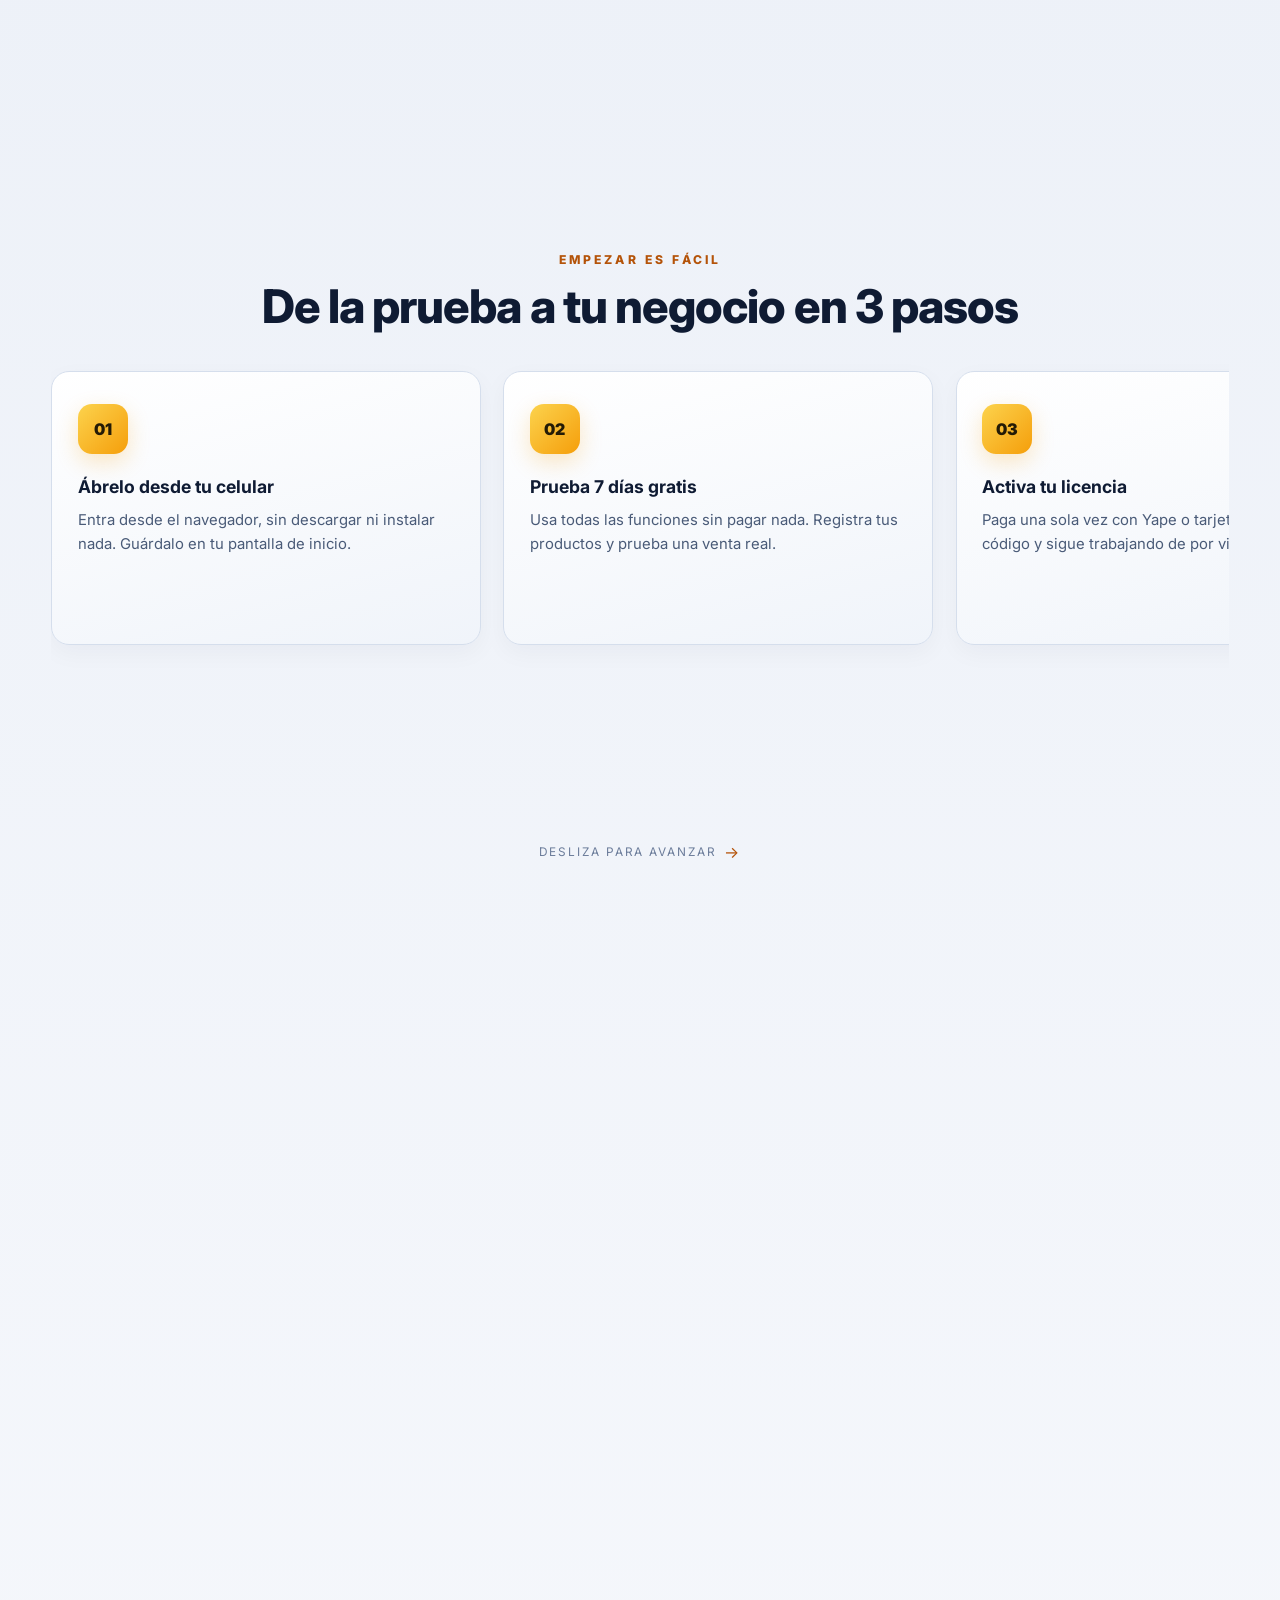
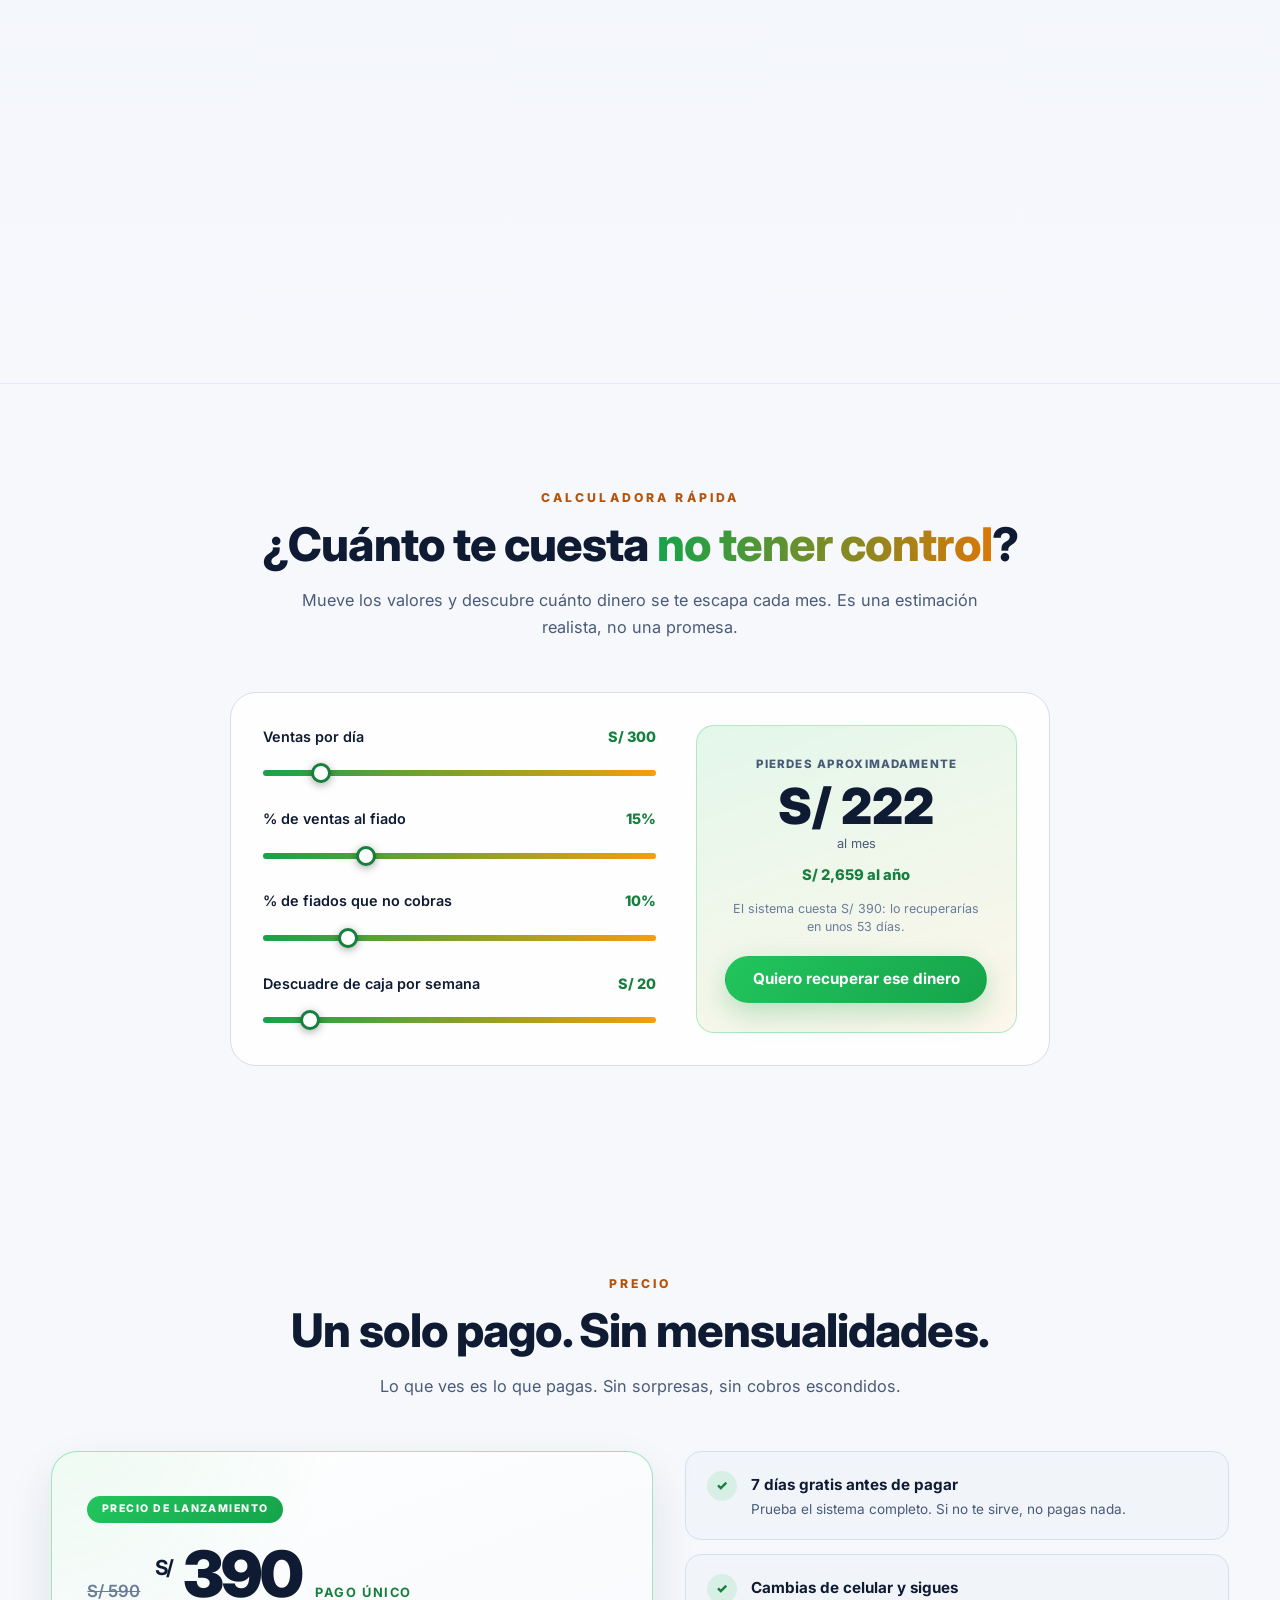
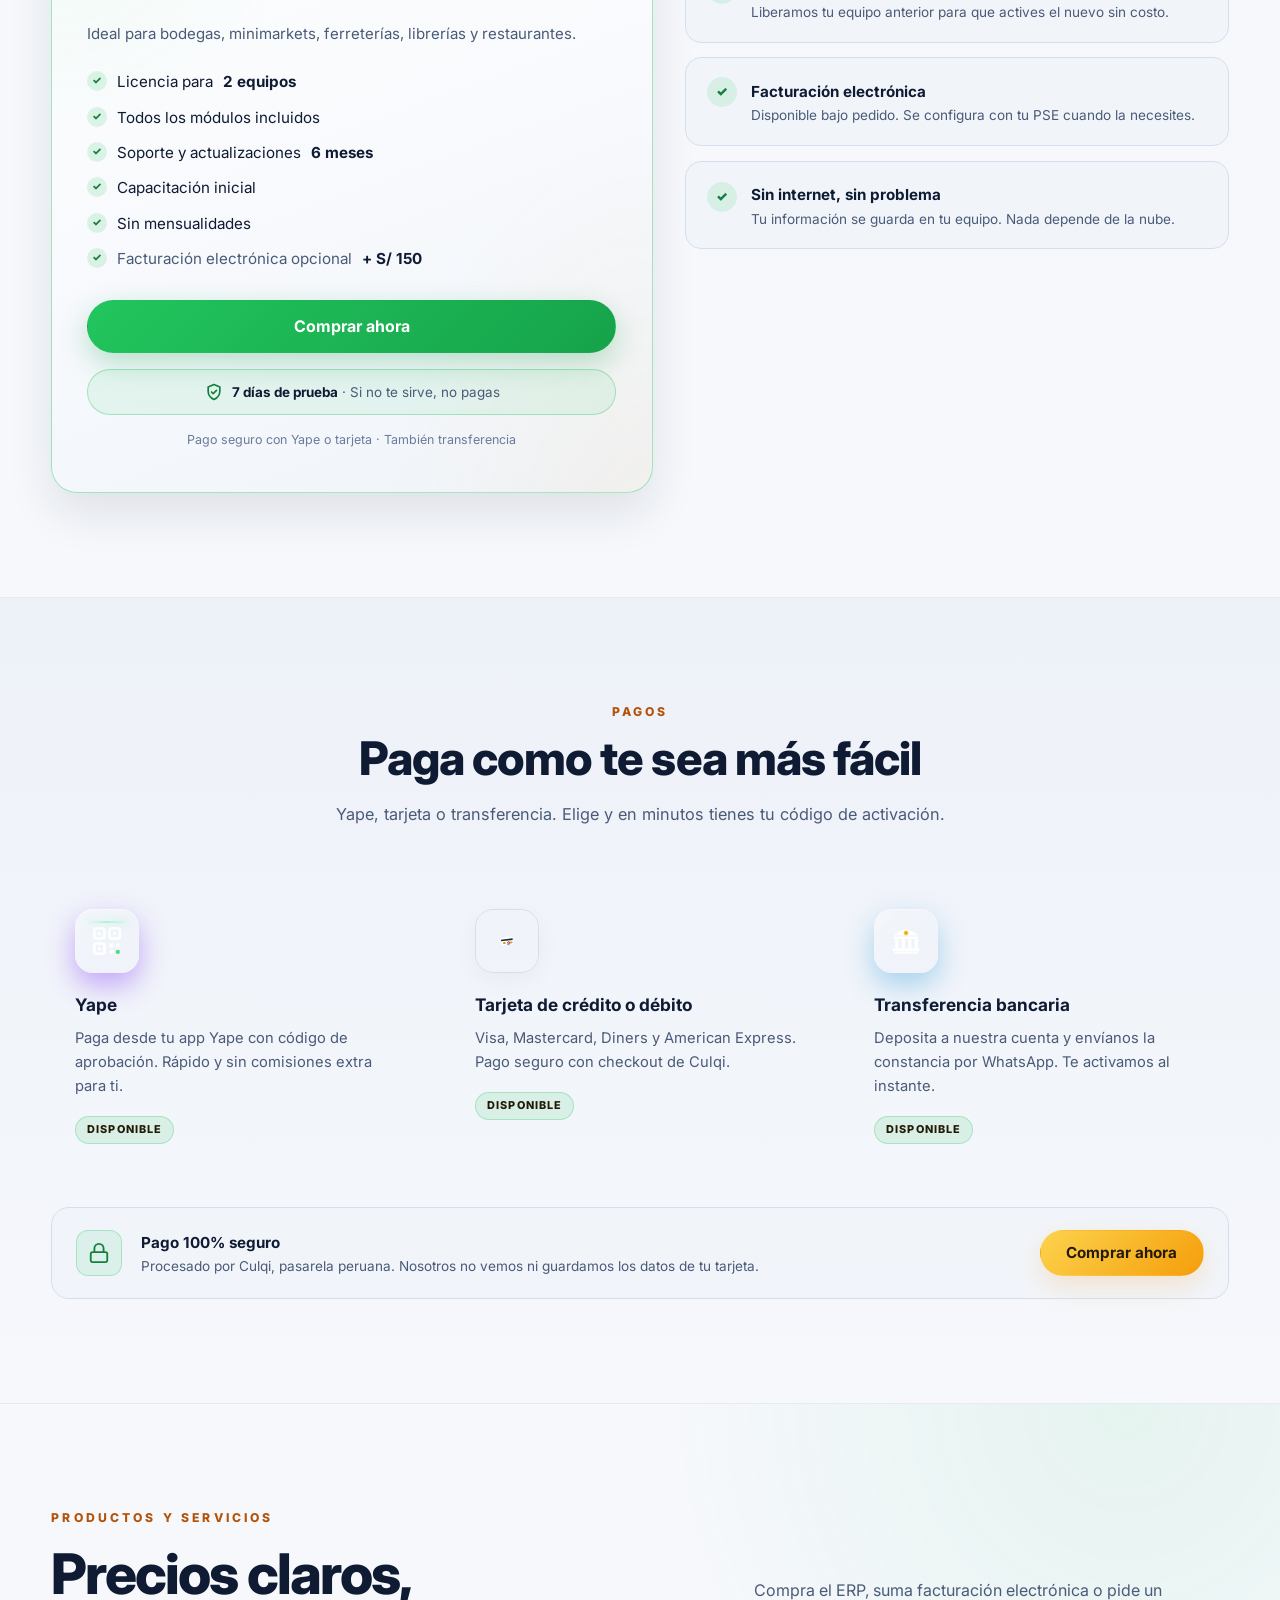
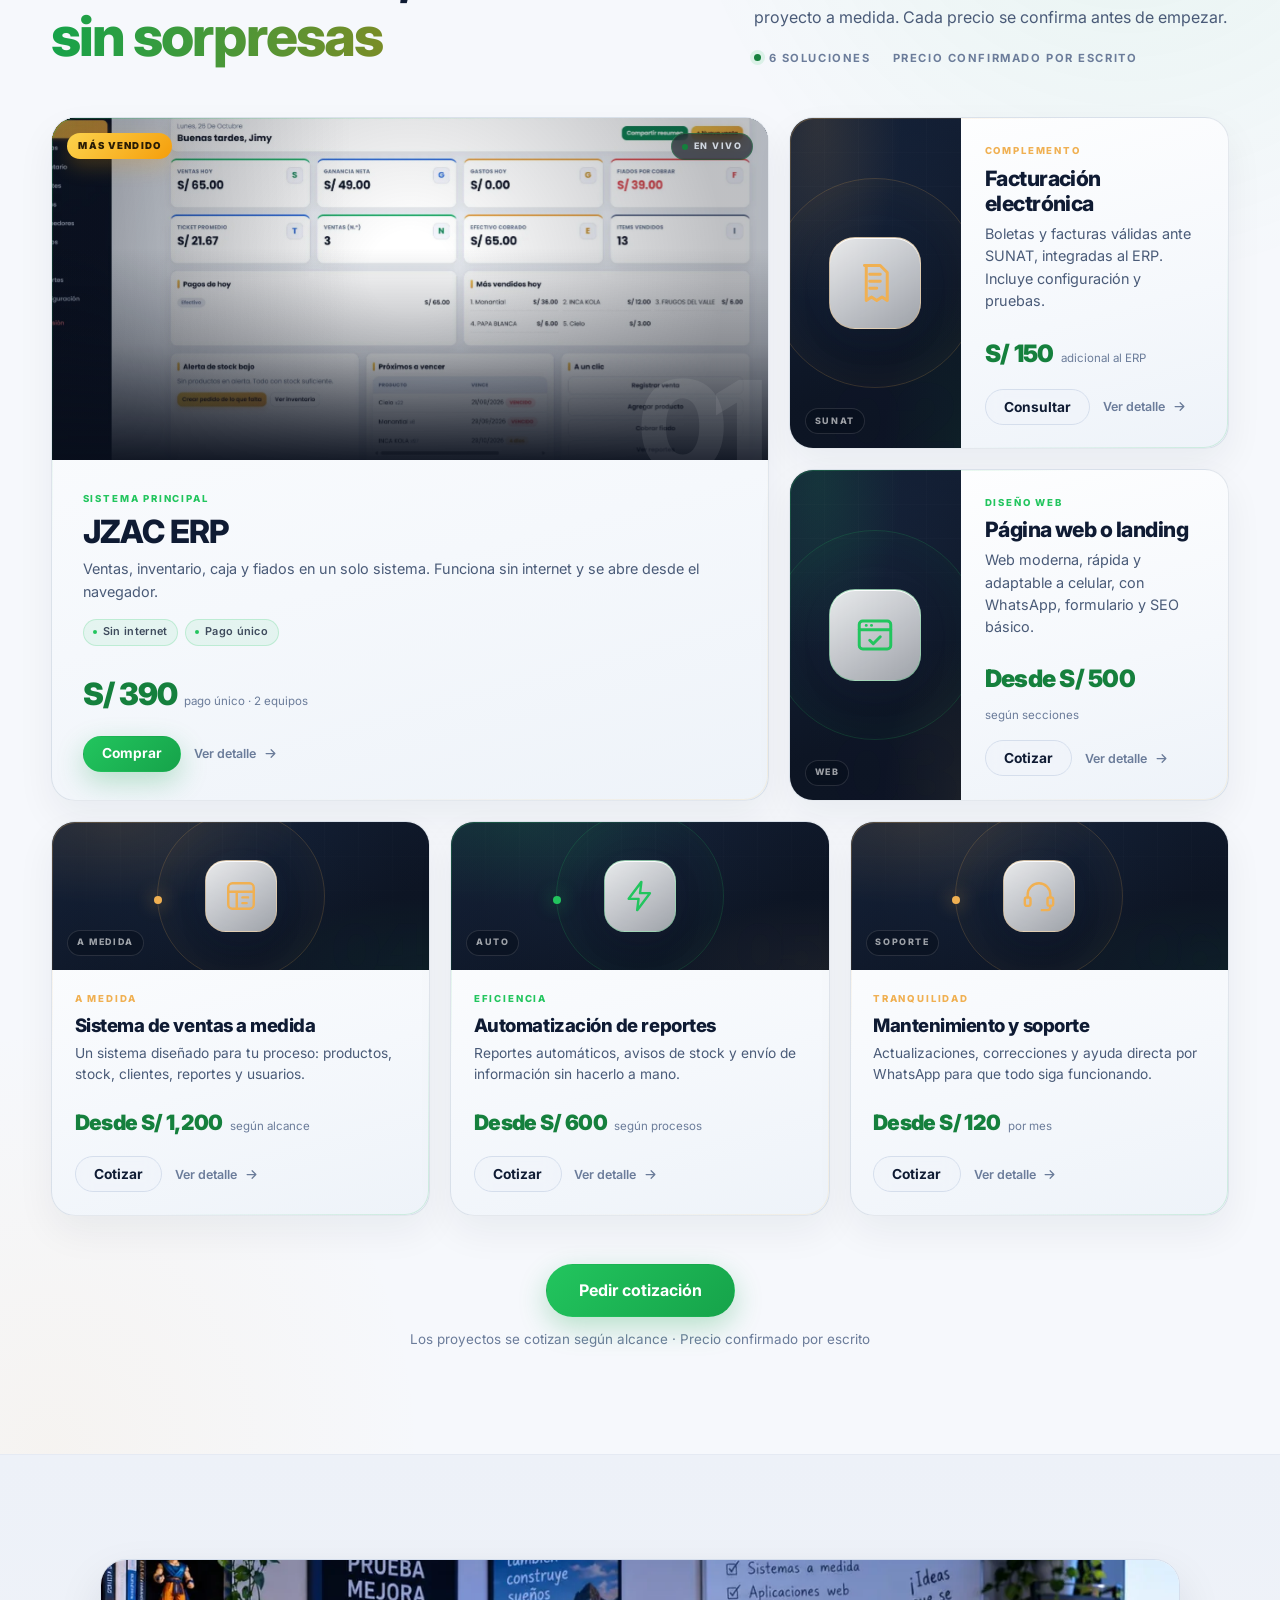
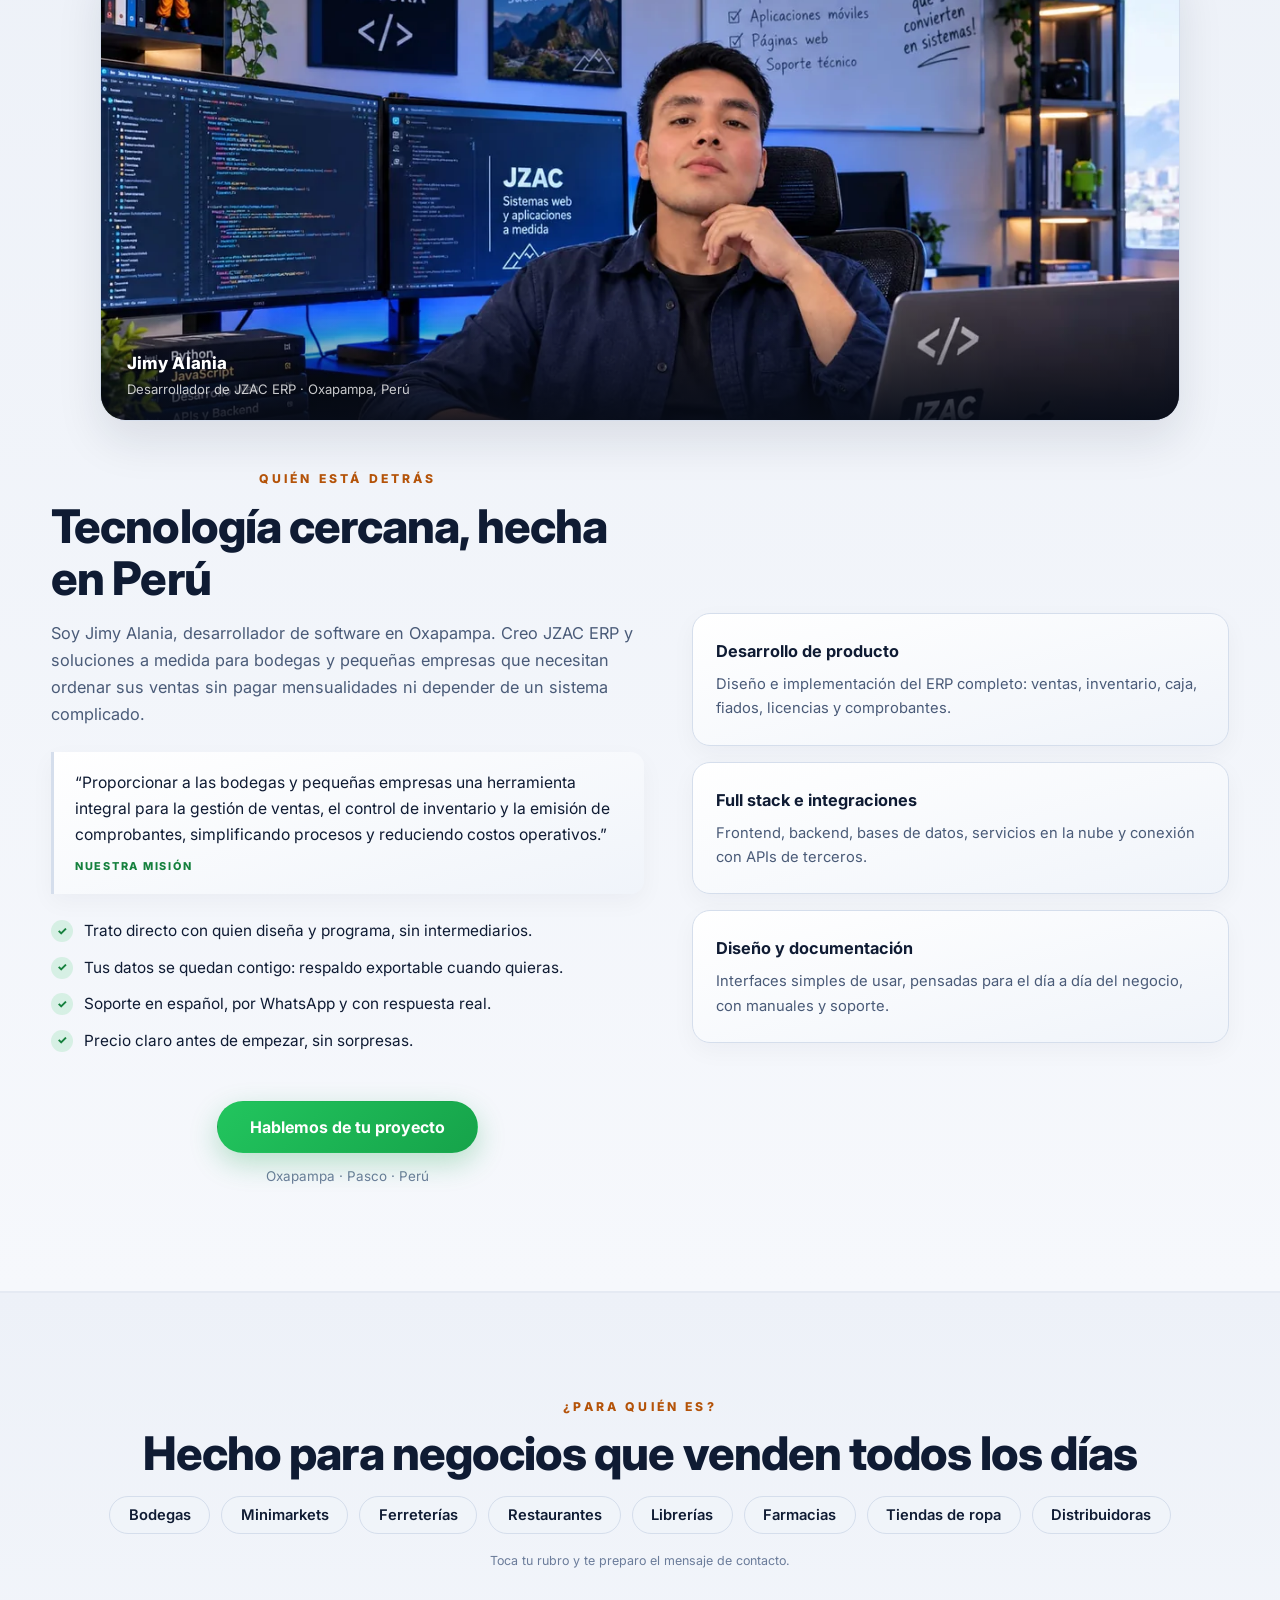
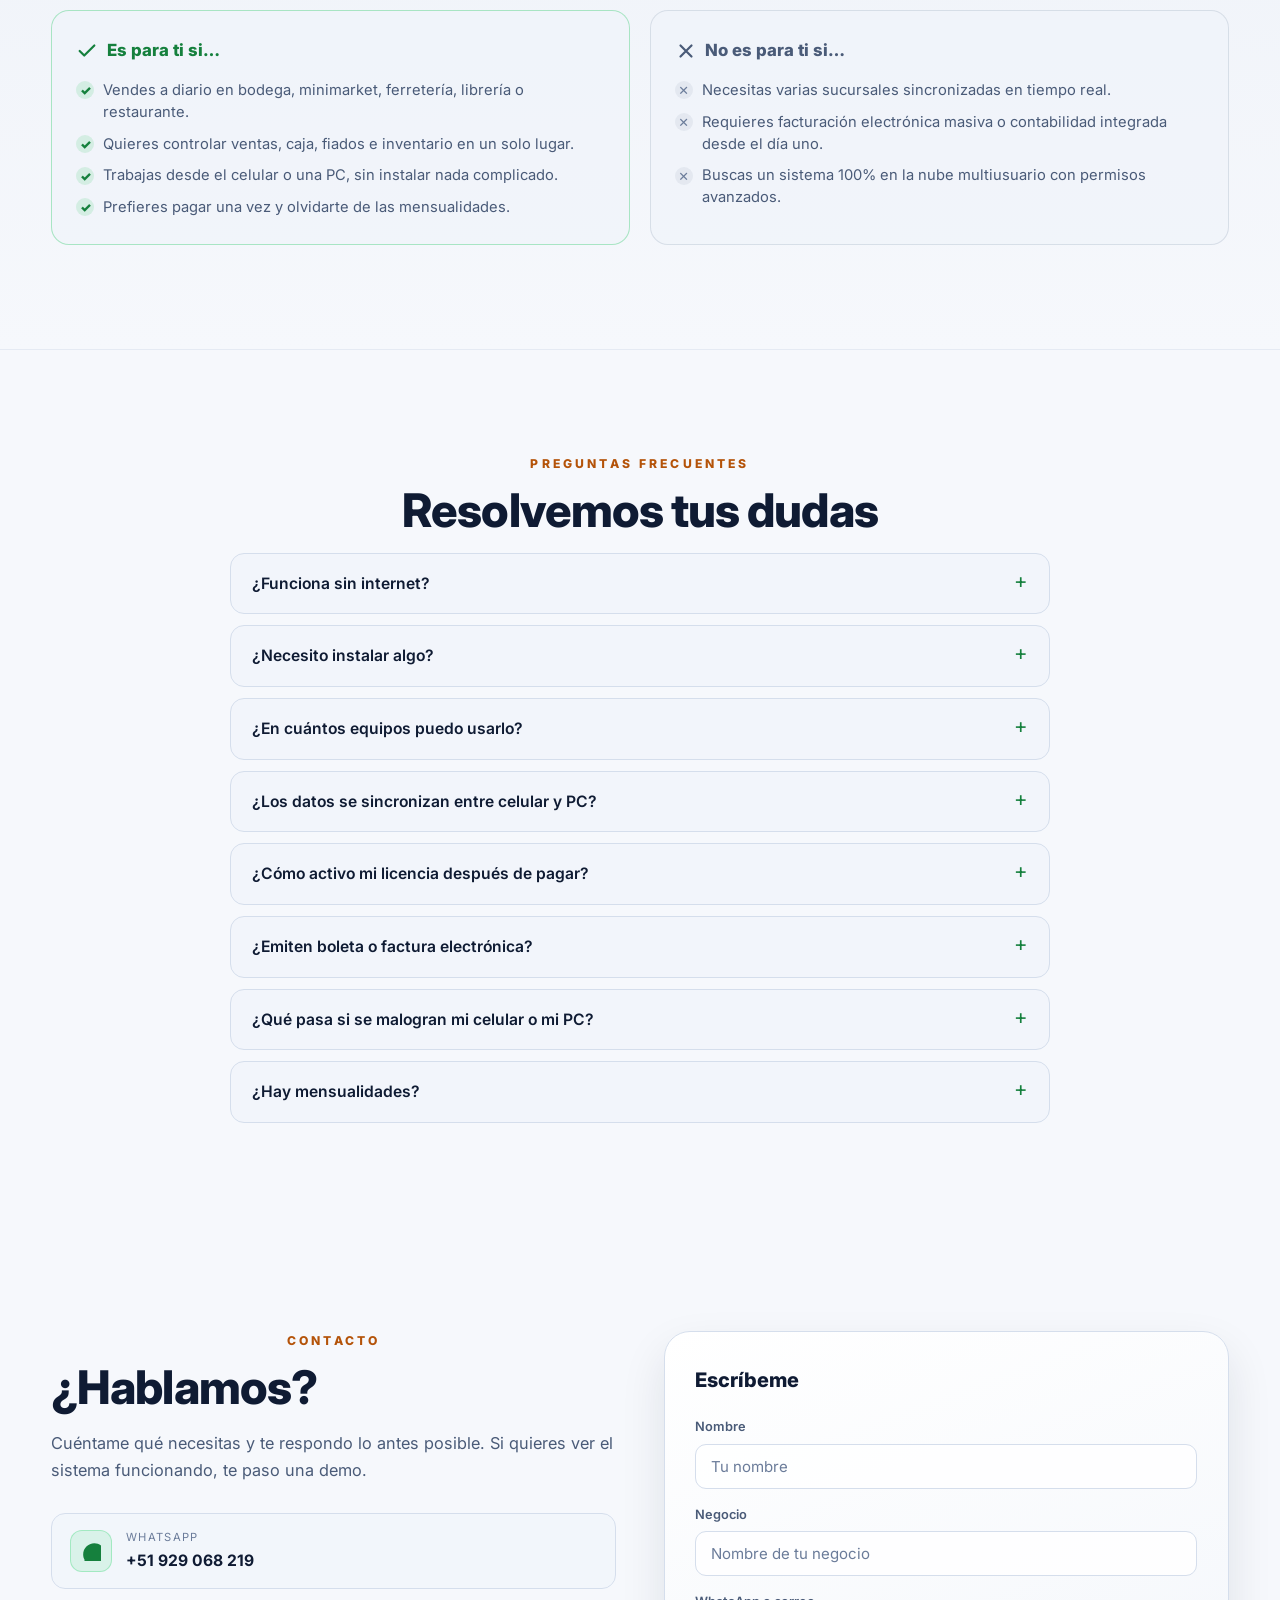
==== commit b79b69f8: "Landing: contacto por WhatsApp con copia privada en el panel" ====
--- a/index.html
+++ b/index.html
@@ -1221,8 +1221,8 @@
             <label for="c-mensaje">¿Qué necesitas?</label>
             <textarea id="c-mensaje" name="mensaje" rows="4" required placeholder="Cuéntame un poco..."></textarea>
           </div>
-          <button class="btn btn-green btn-lg btn-block" type="submit" id="c-enviar">Enviar mensaje</button>
-          <p class="form-note" id="c-nota">Respondo lo antes posible. Sin compromiso.</p>
+          <button class="btn btn-green btn-lg btn-block" type="submit" id="c-enviar">Enviar por WhatsApp</button>
+          <p class="form-note" id="c-nota">Se abrirá WhatsApp con tu mensaje listo para enviar. Sin compromiso.</p>
         </form>
       </div>
     </section>
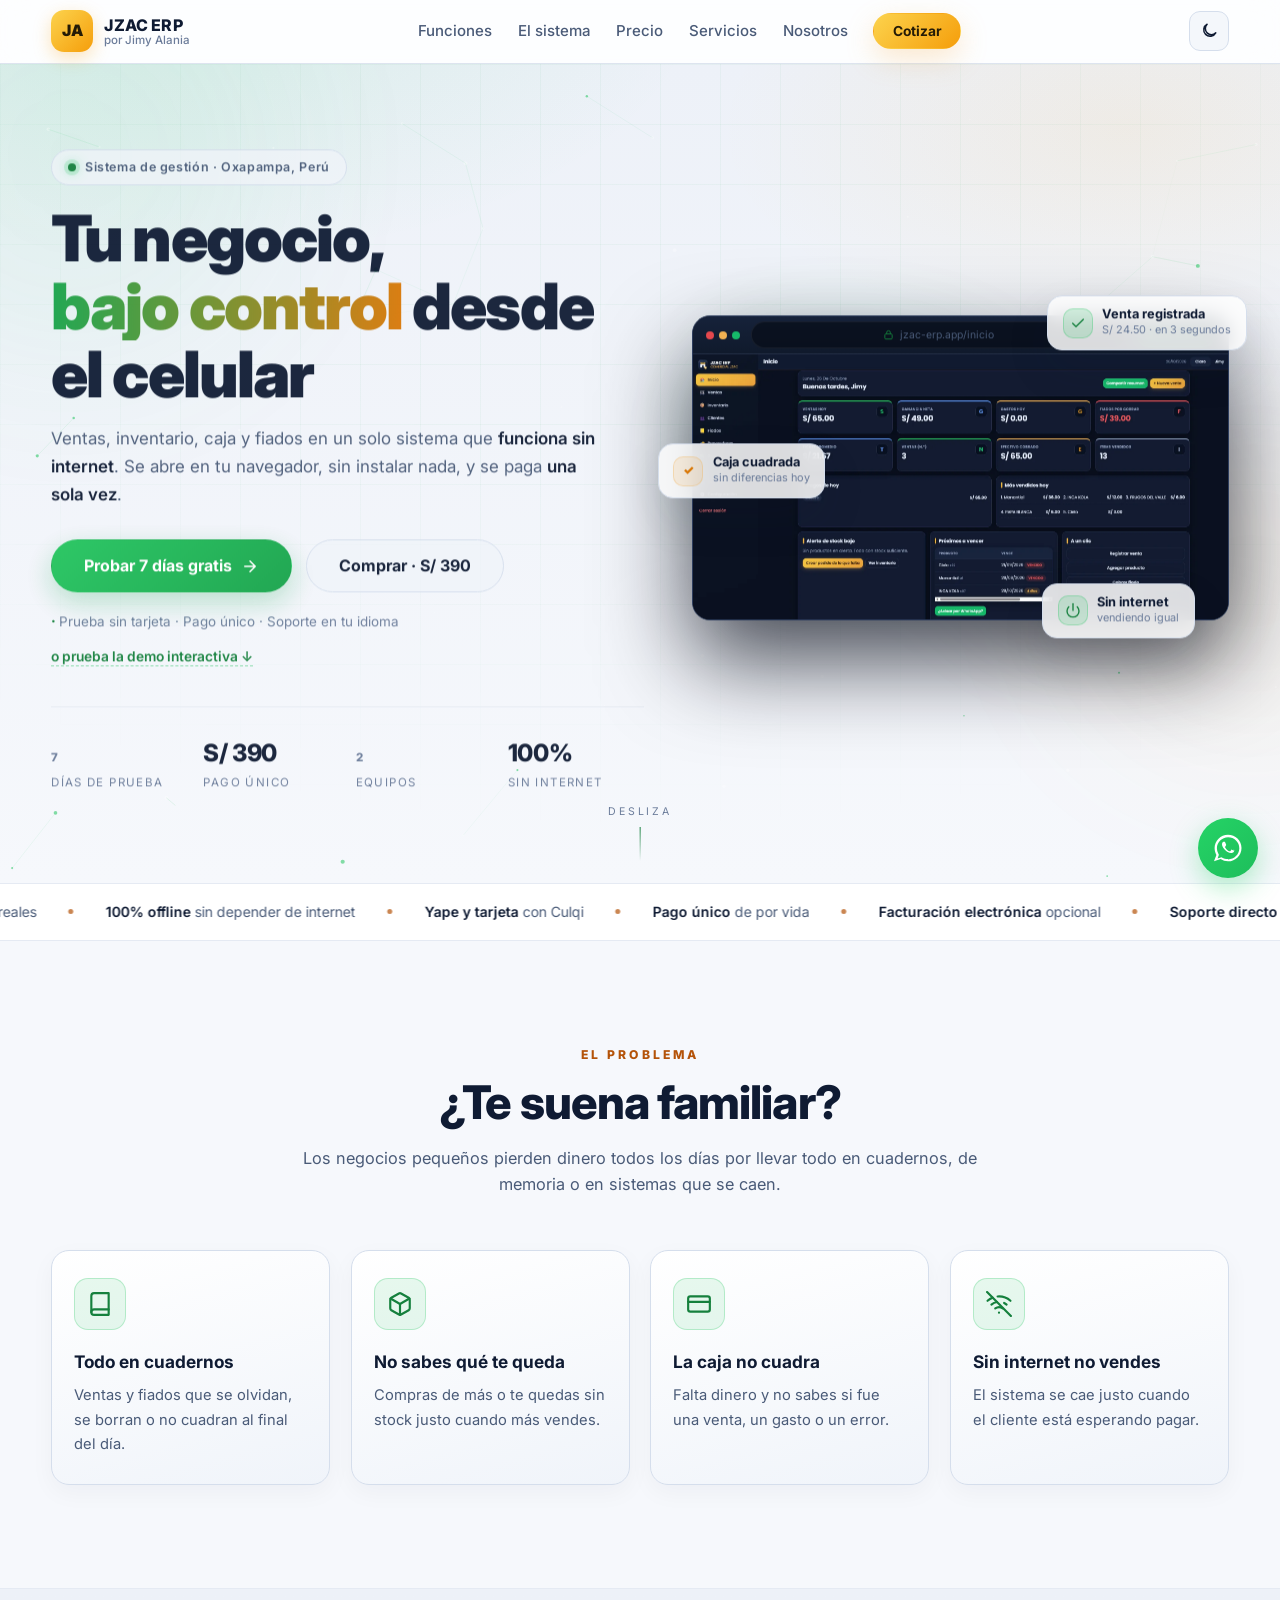
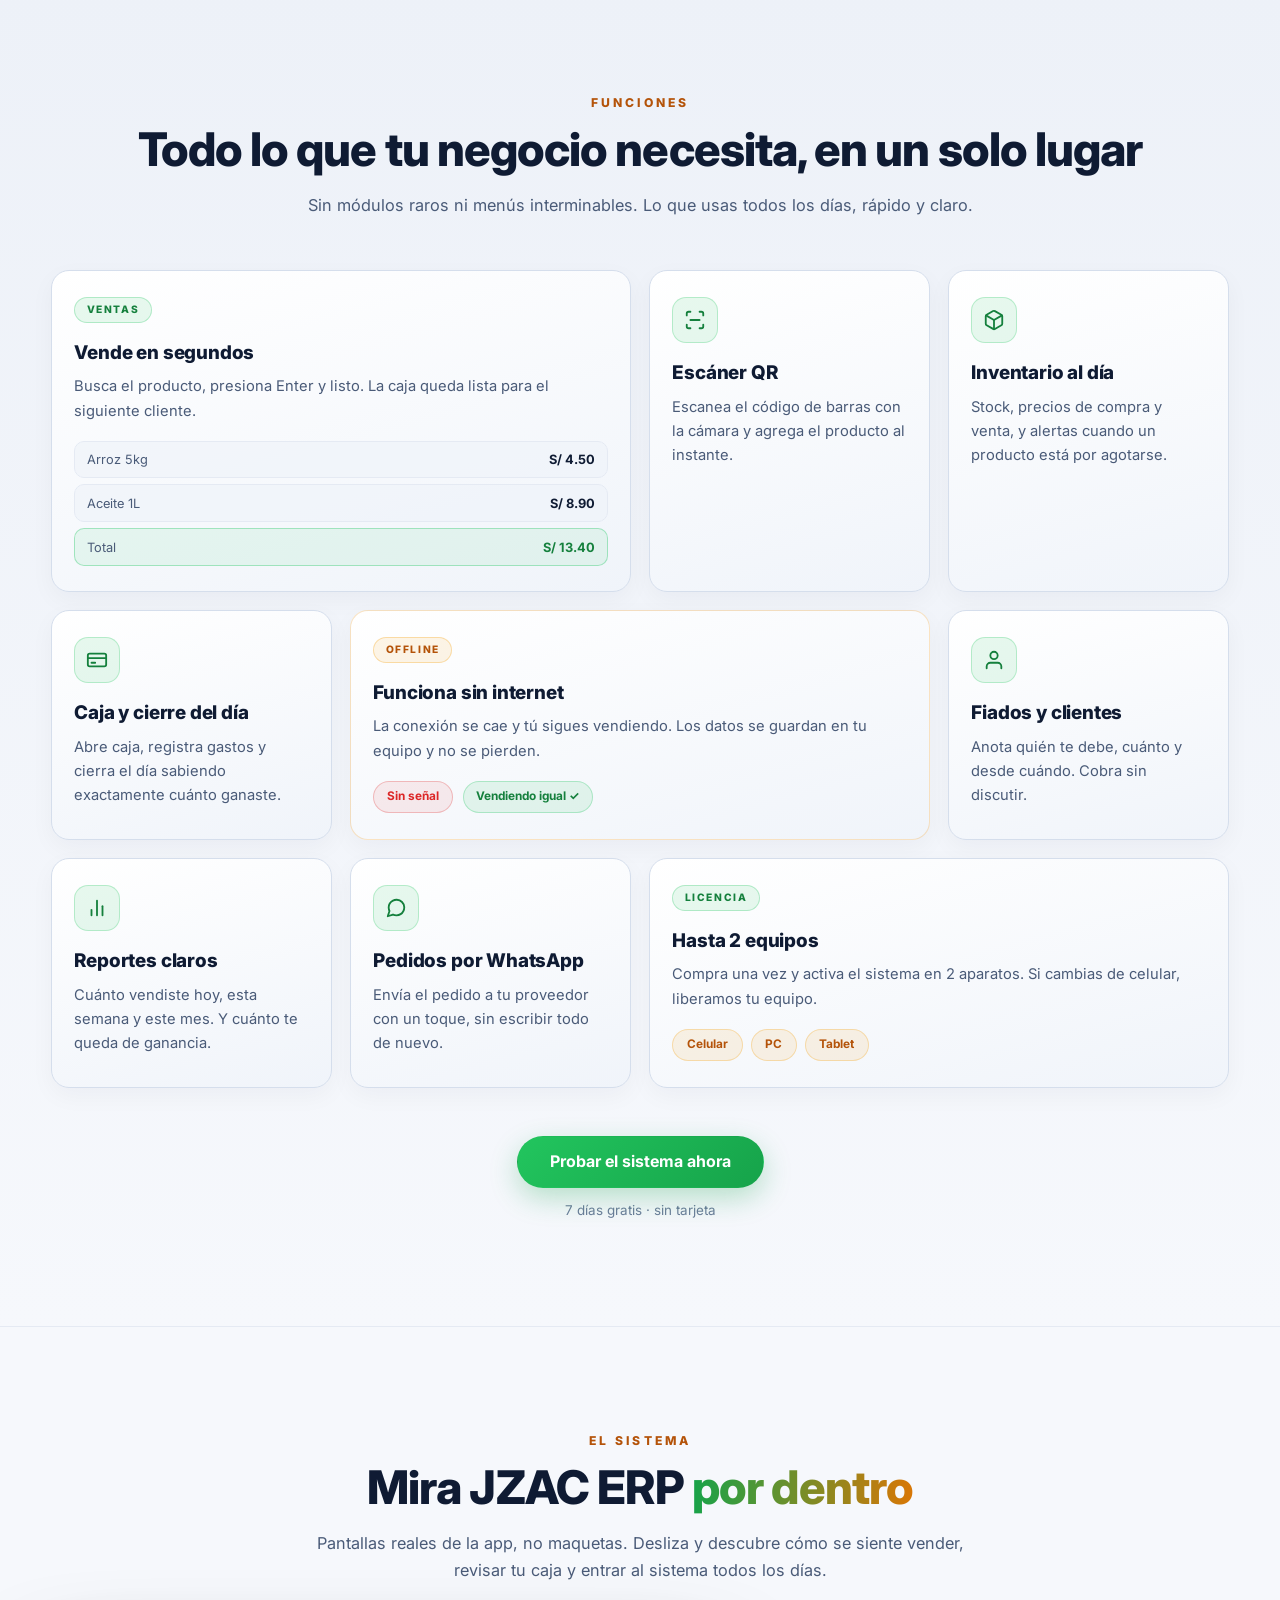
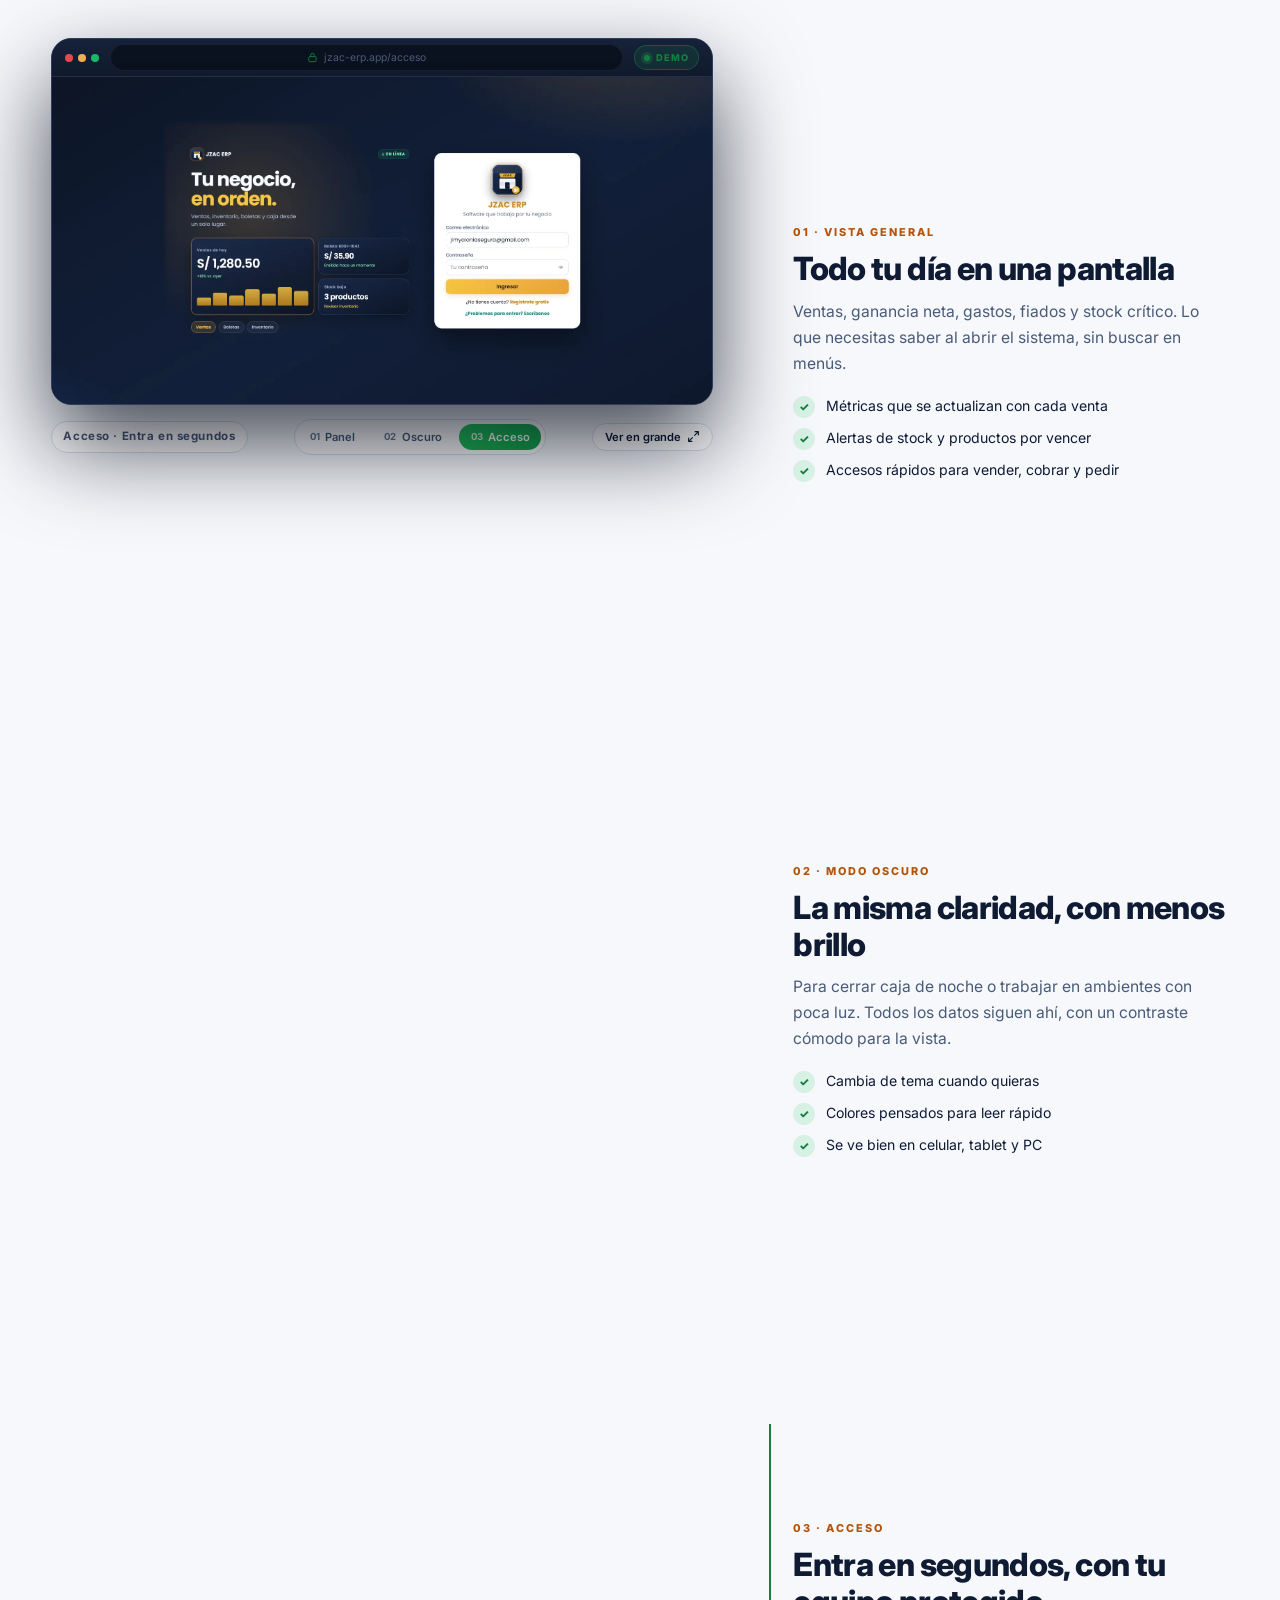
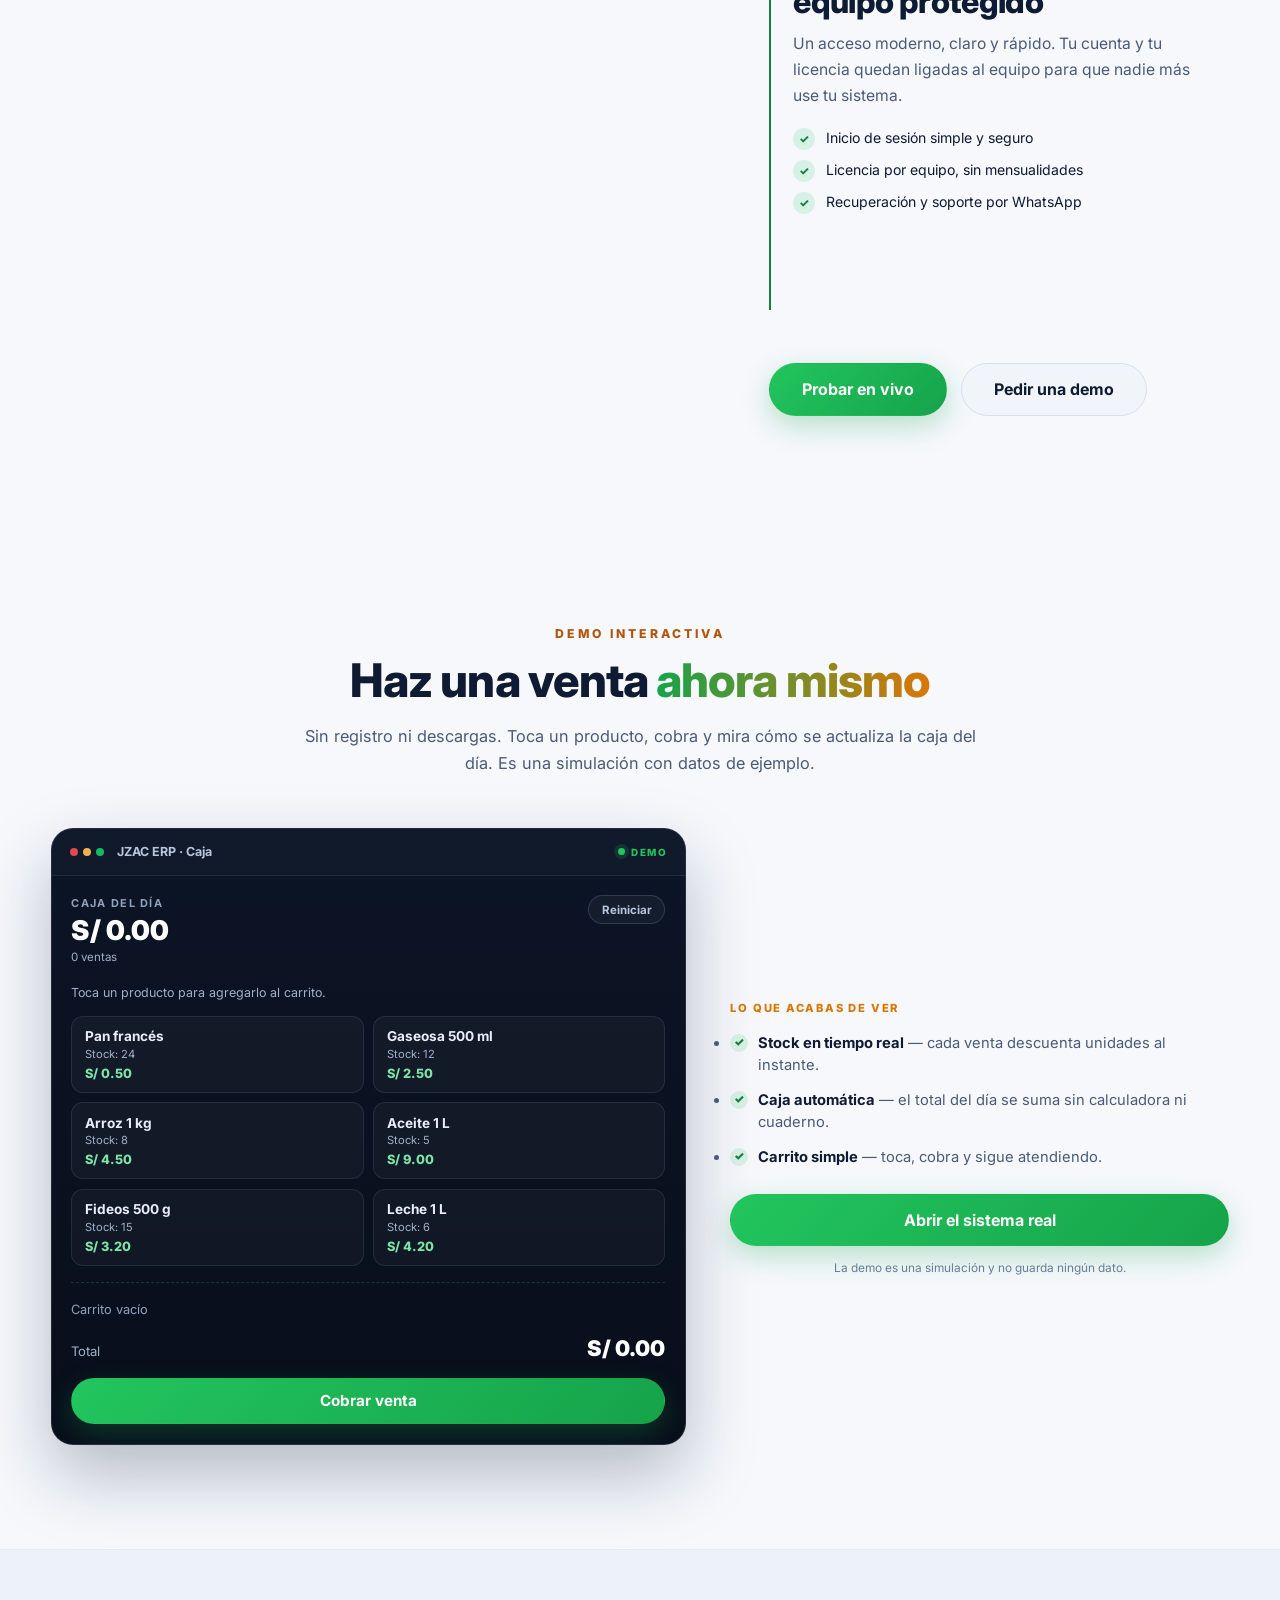
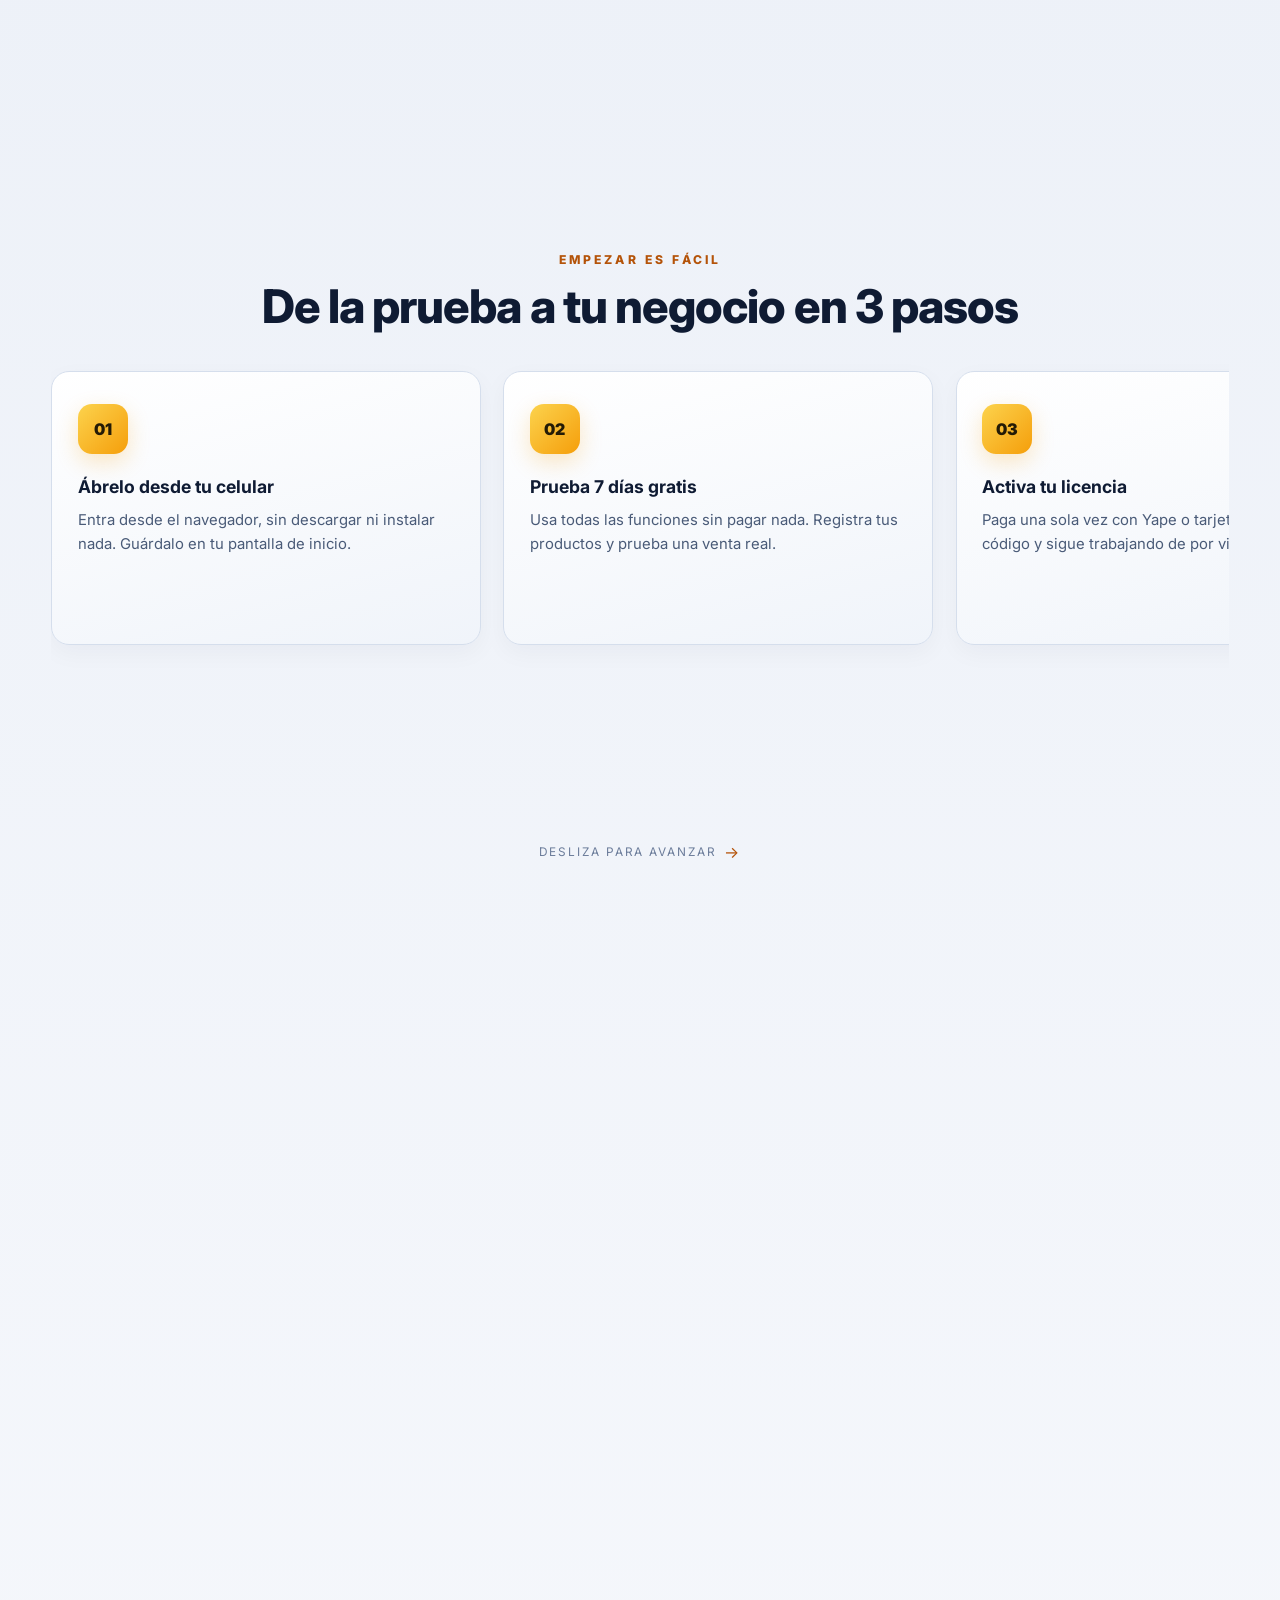
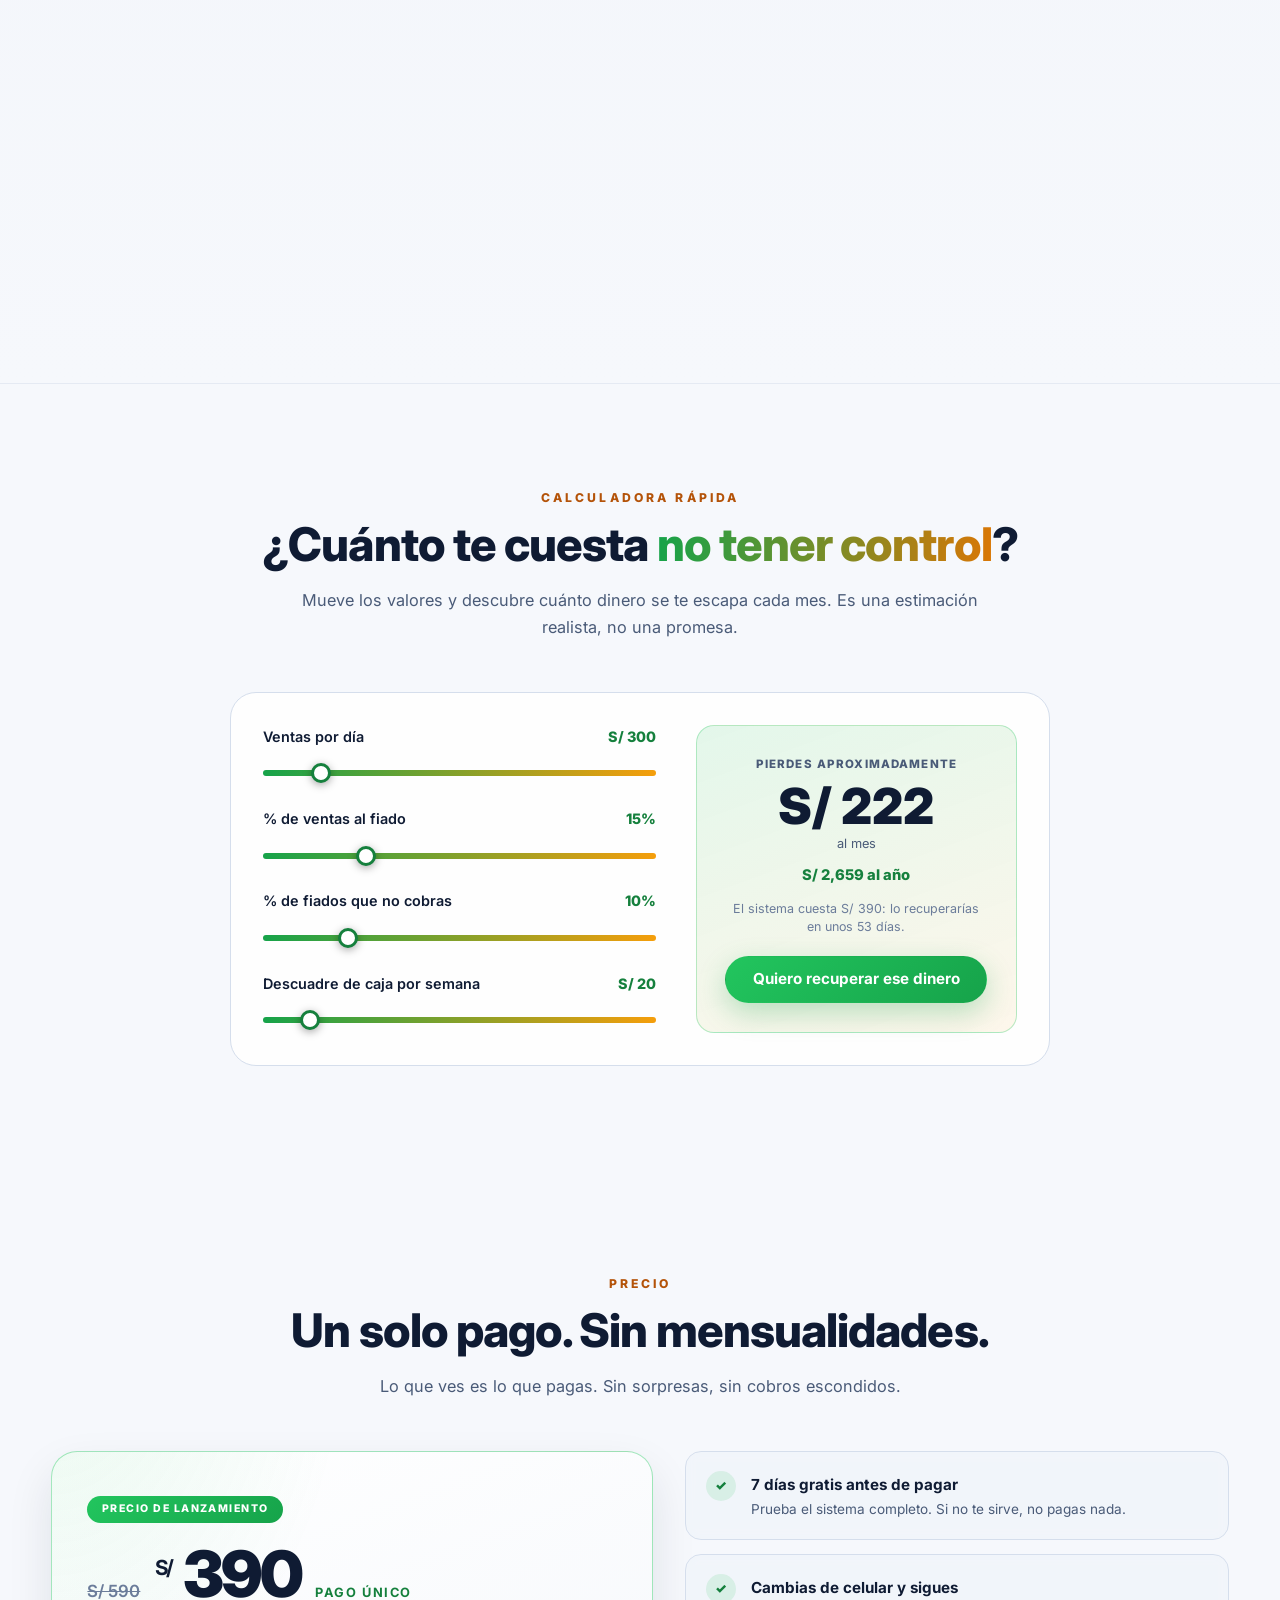
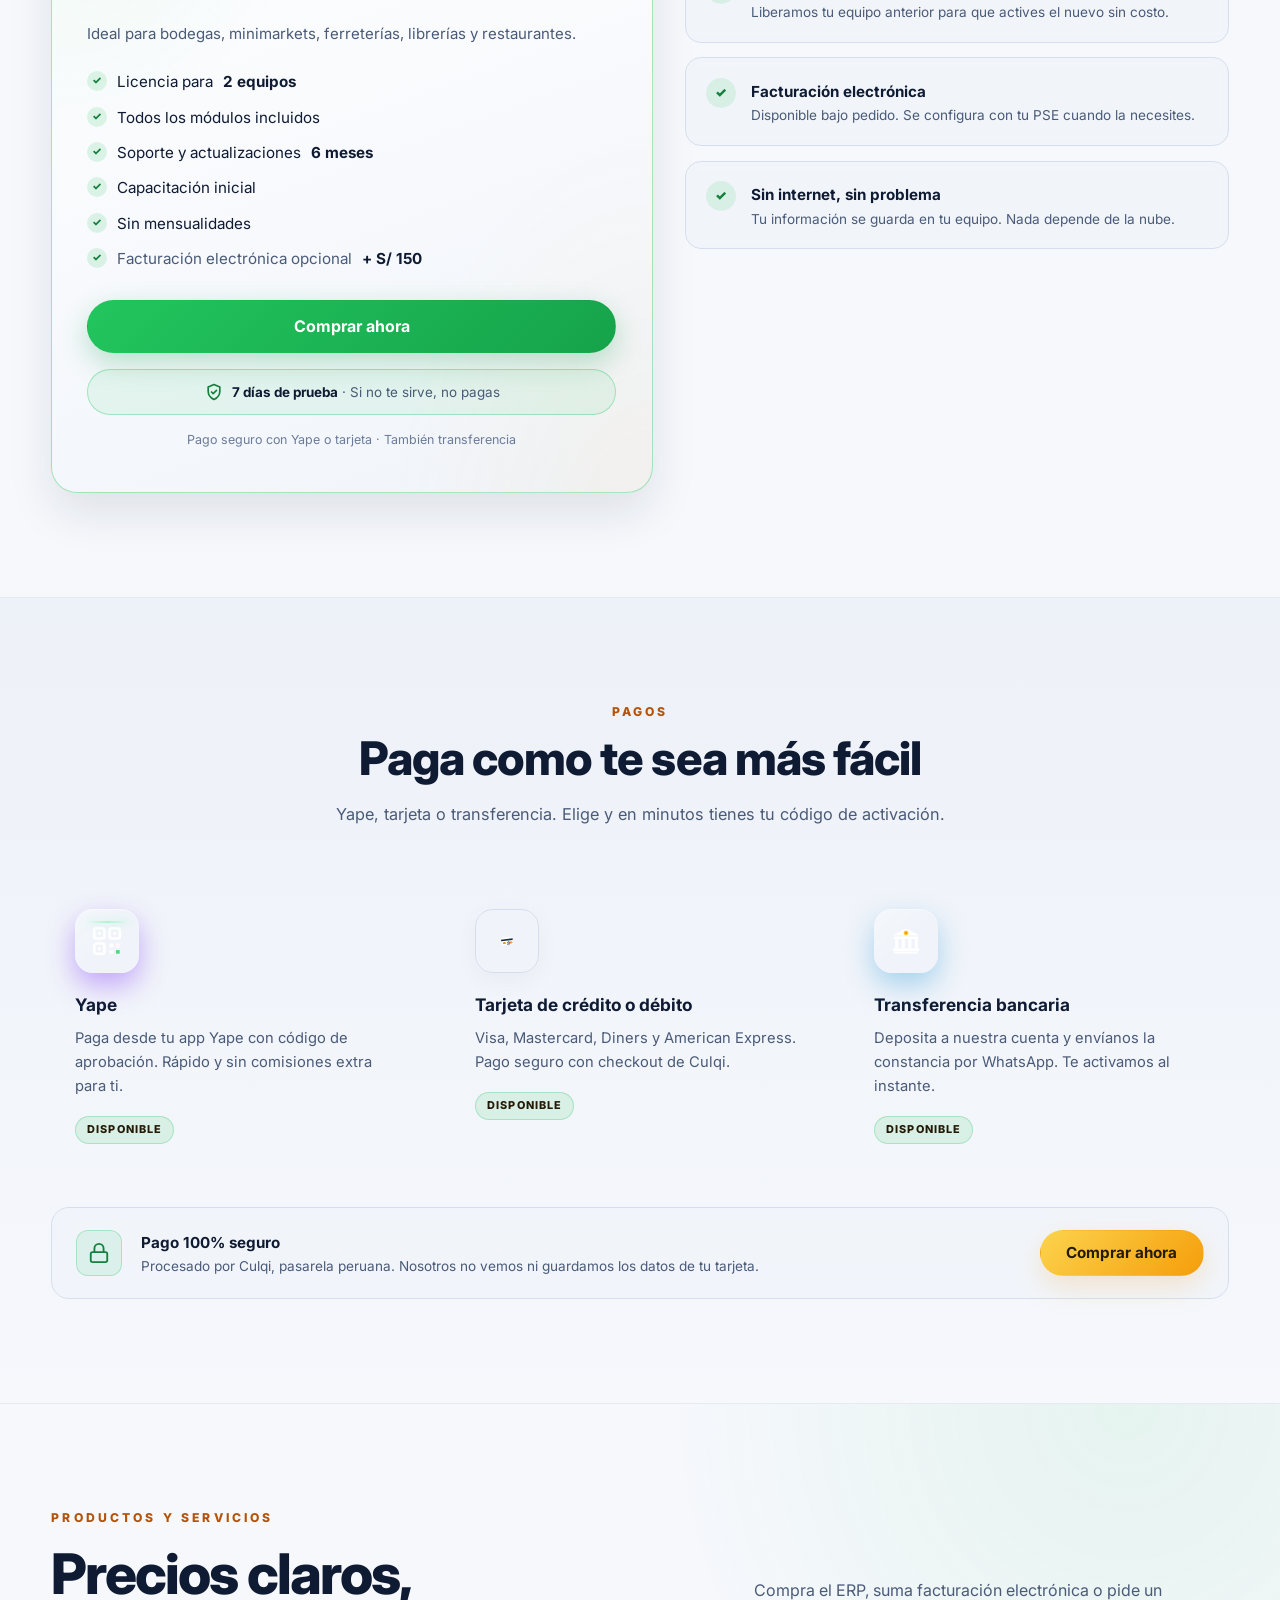
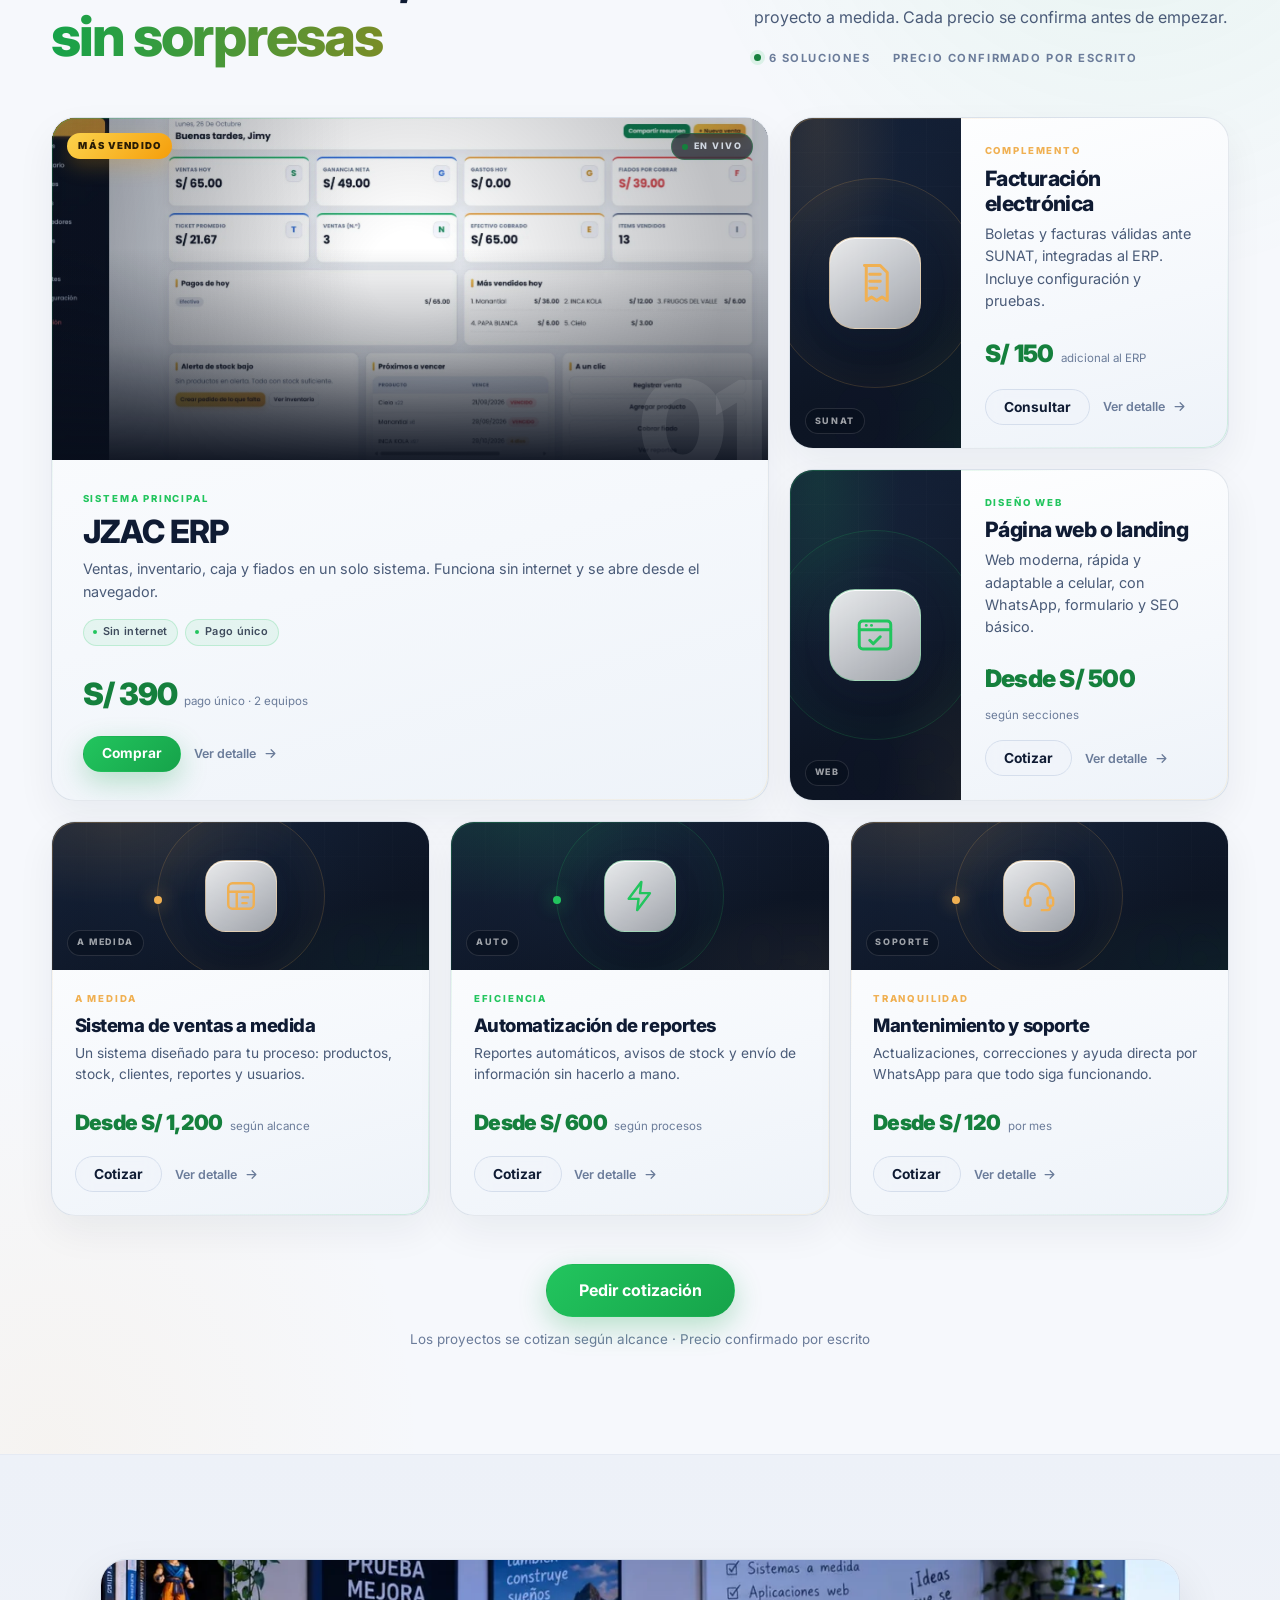
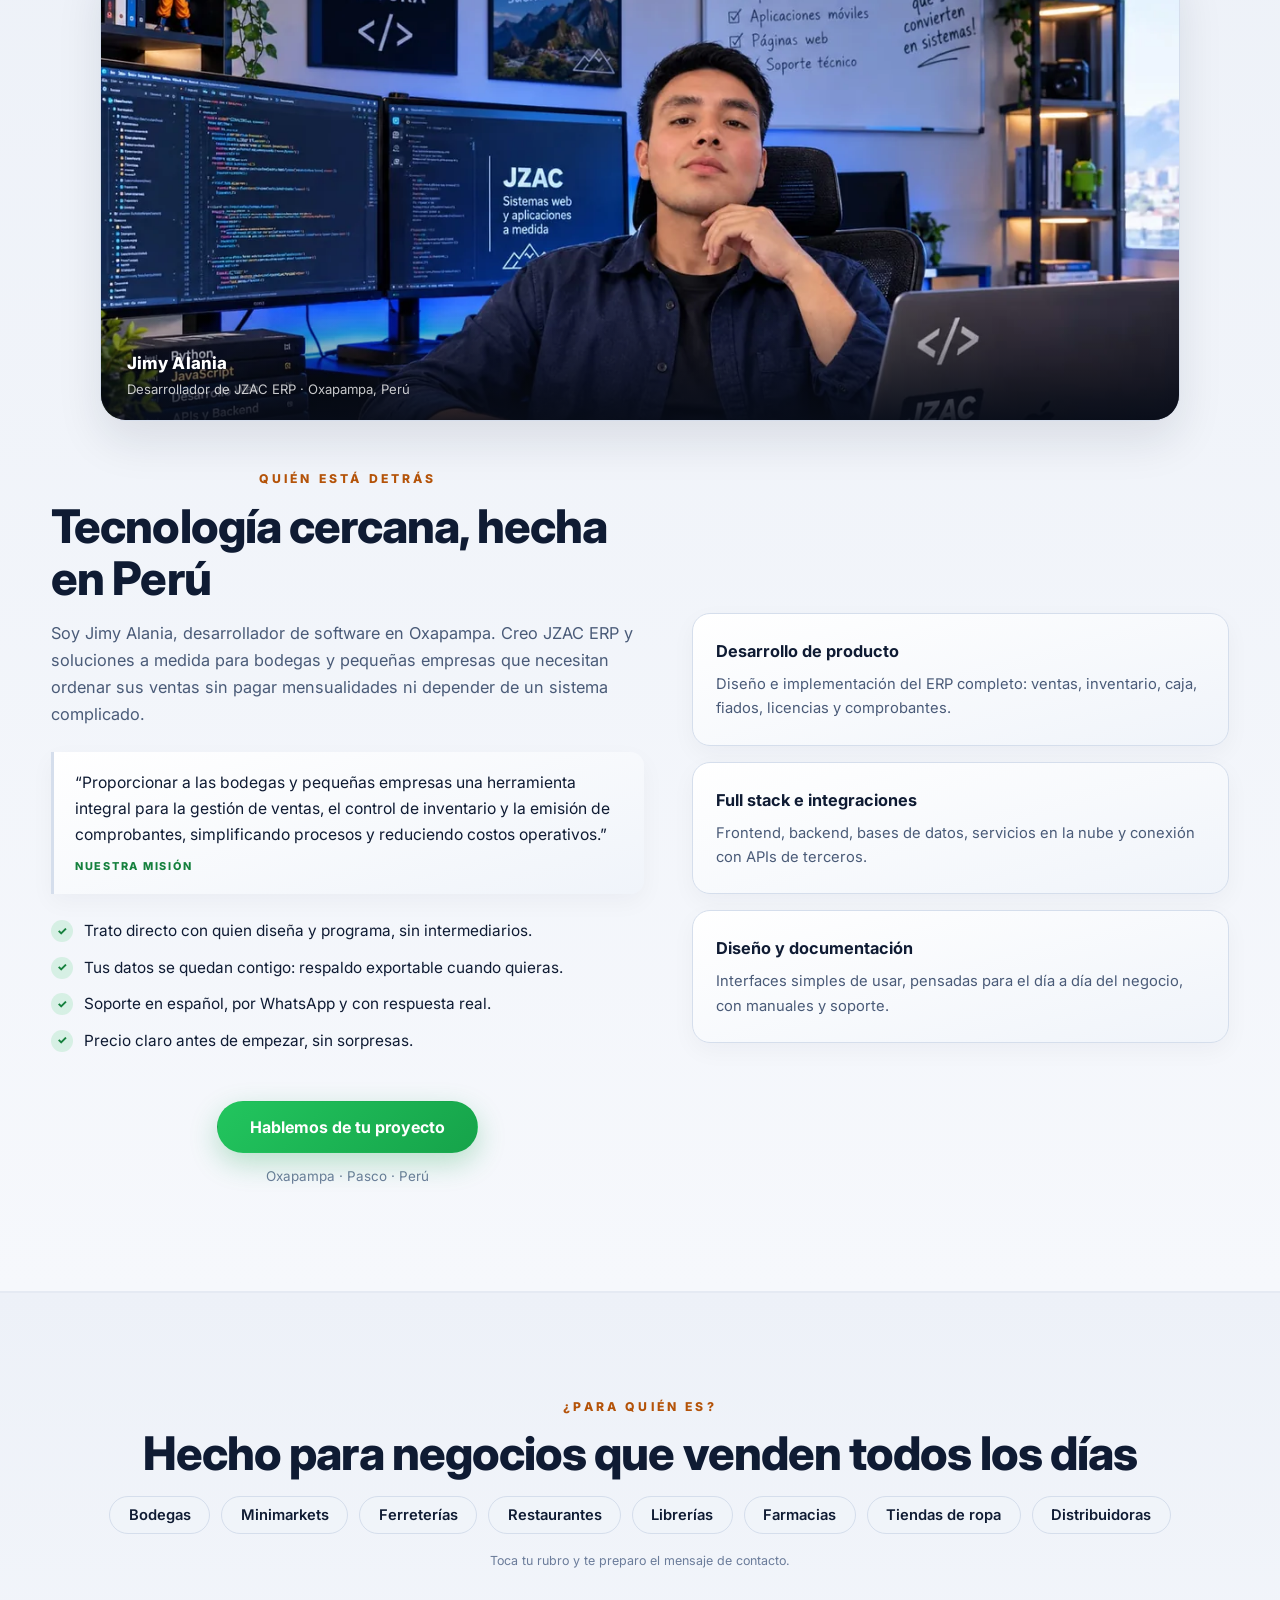
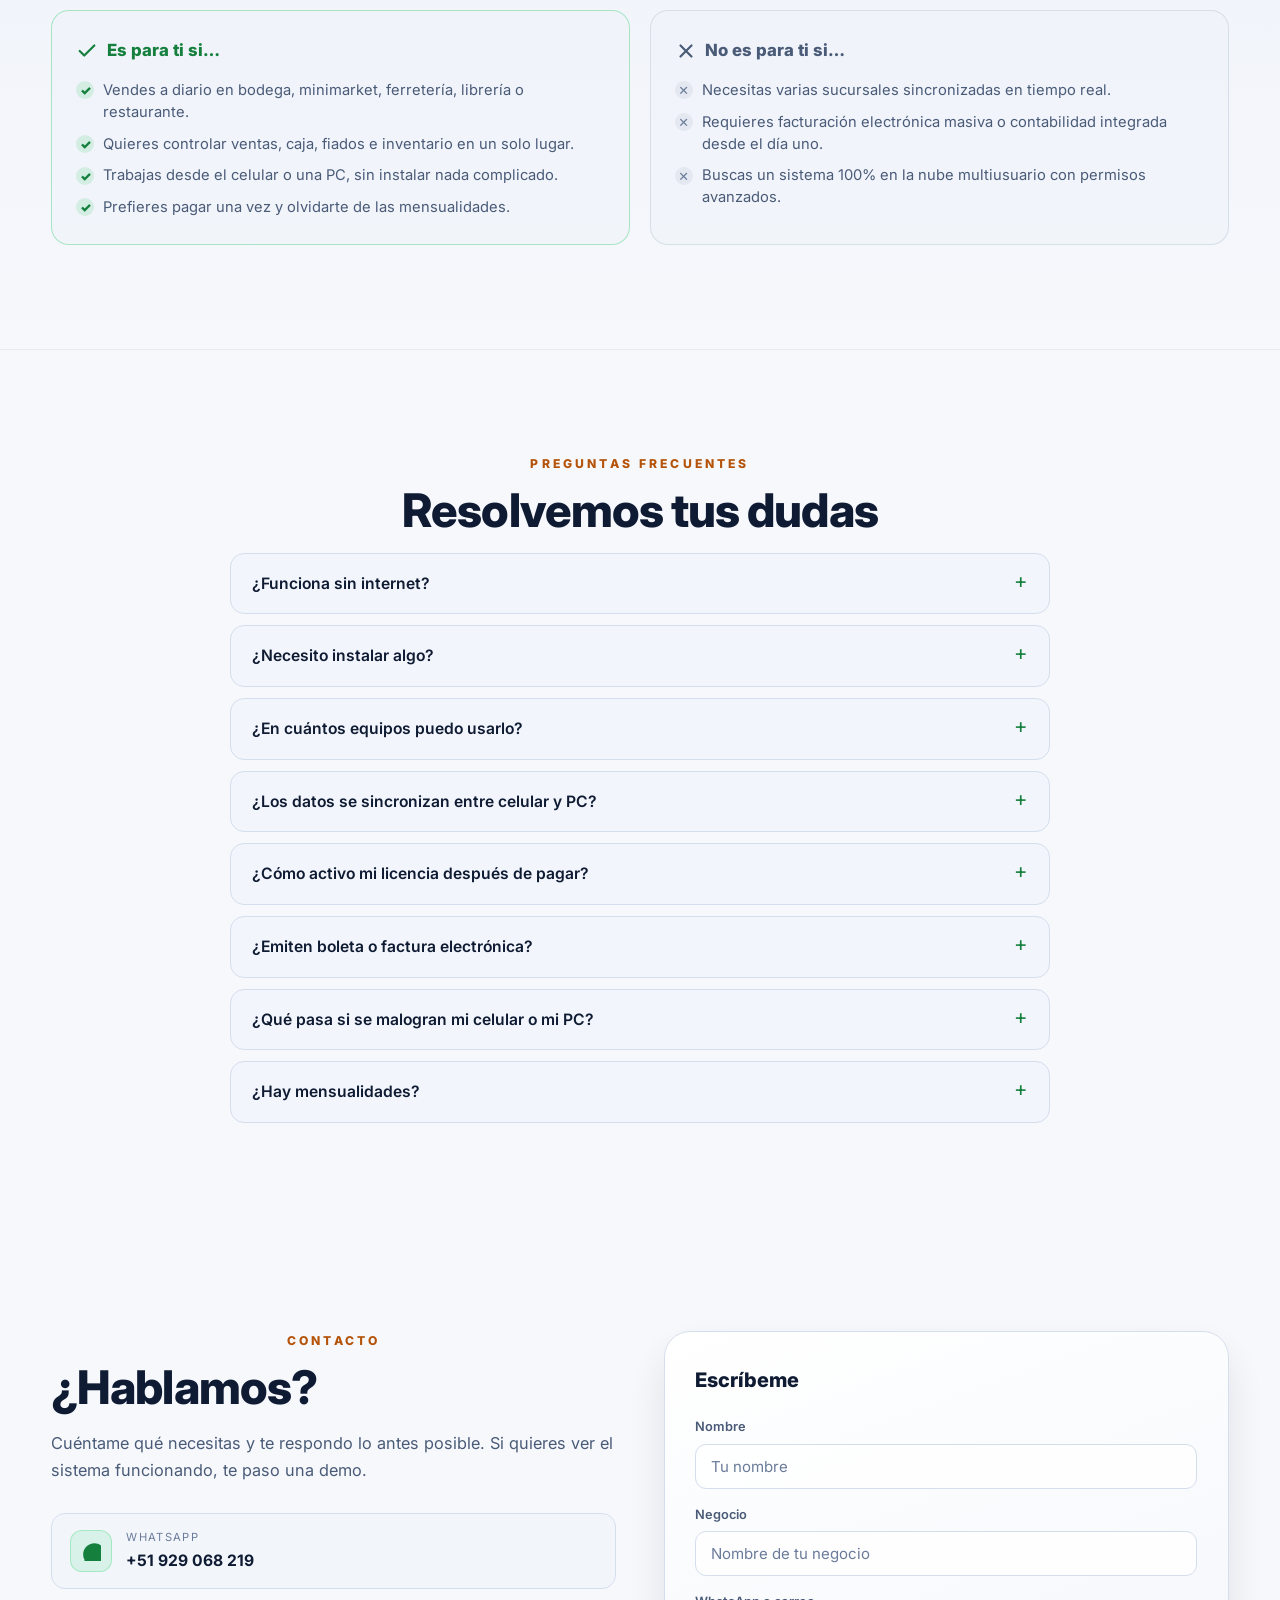
==== commit 7ef2e20d: "SEO: verificación de Google Search Console" ====
--- a/index.html
+++ b/index.html
@@ -6,6 +6,7 @@
   <title>JZAC ERP | El sistema de ventas que tu negocio necesita</title>
   <meta name="description" content="Sistema de ventas, inventario, caja y fiados para bodegas y pequeños negocios. Funciona sin internet, se abre en tu celular y se paga una sola vez. Prueba gratis 7 días.">
   <meta name="theme-color" content="#0B1120">
+  <meta name="google-site-verification" content="EEPA5ZymrFtCvqEhybhqnjV4-4vflf8Dxwc1A1gADmY">
   <script>
     (function () {
       try {
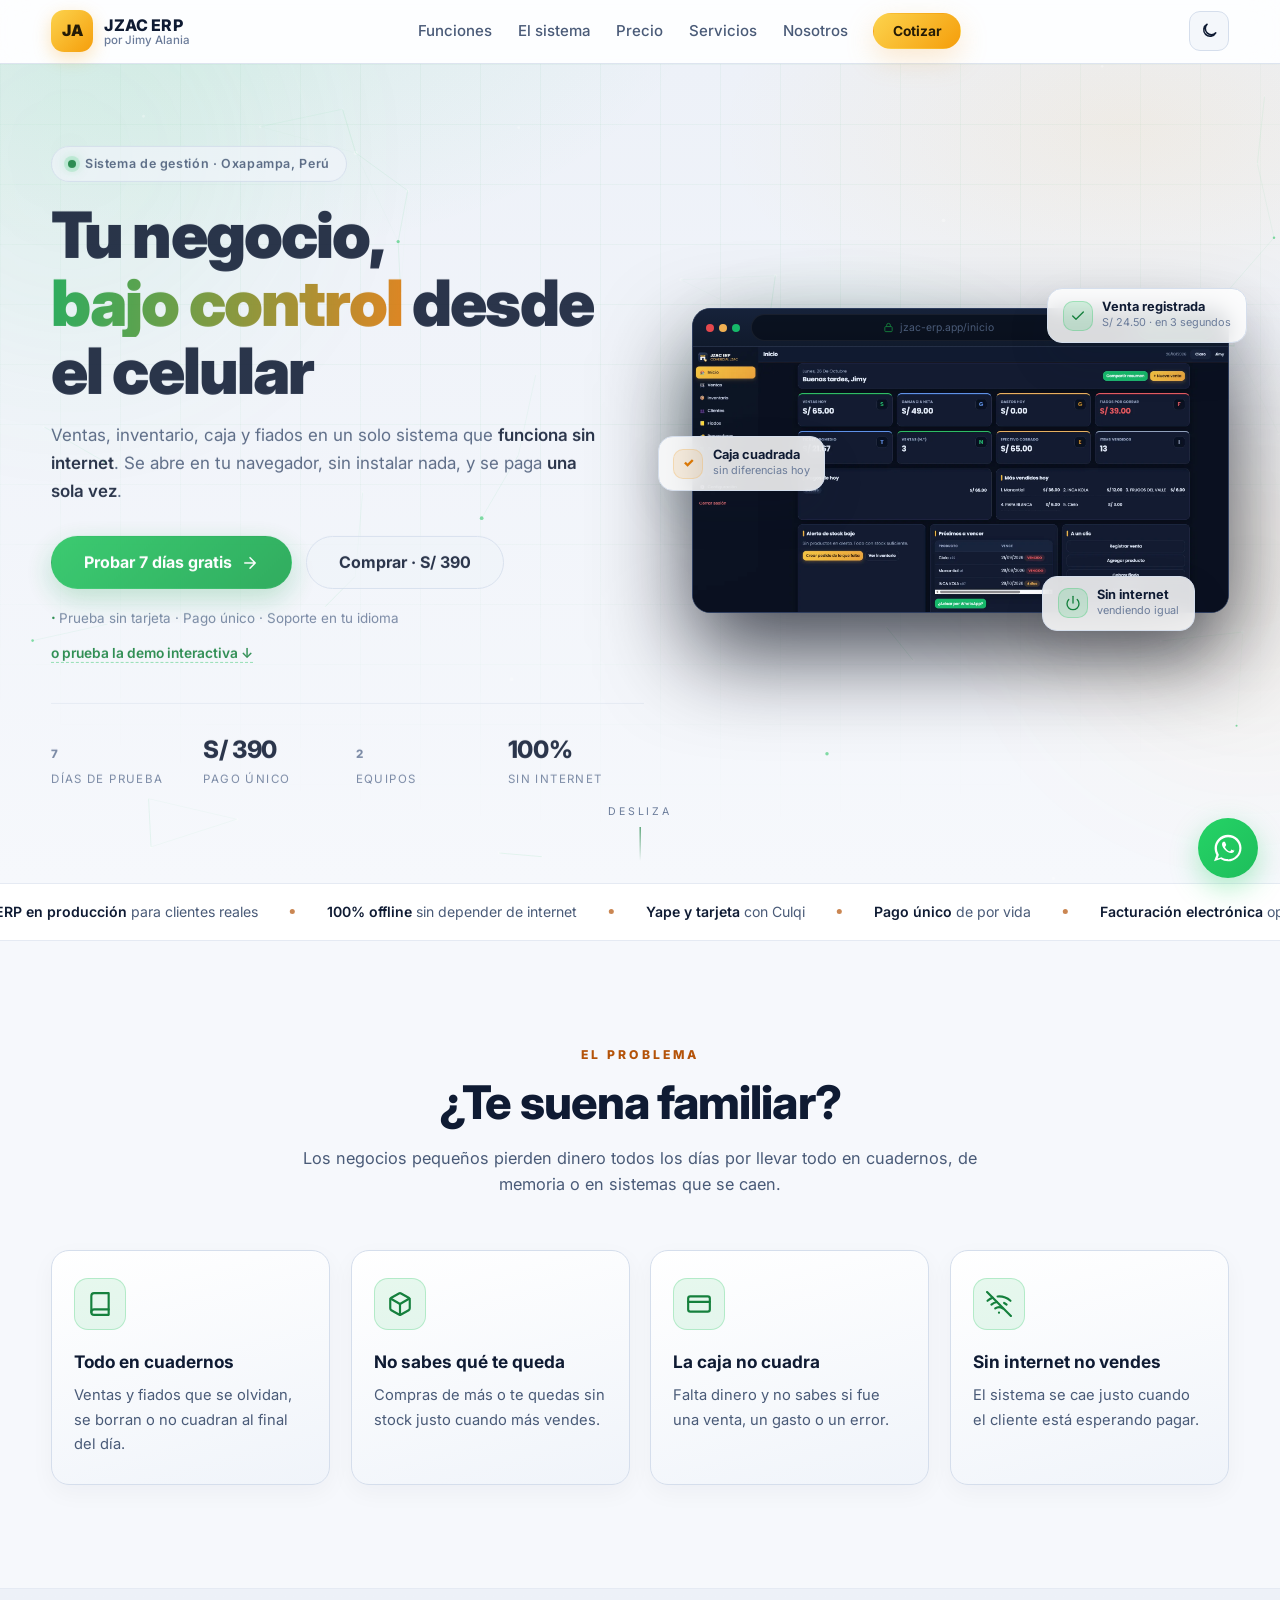
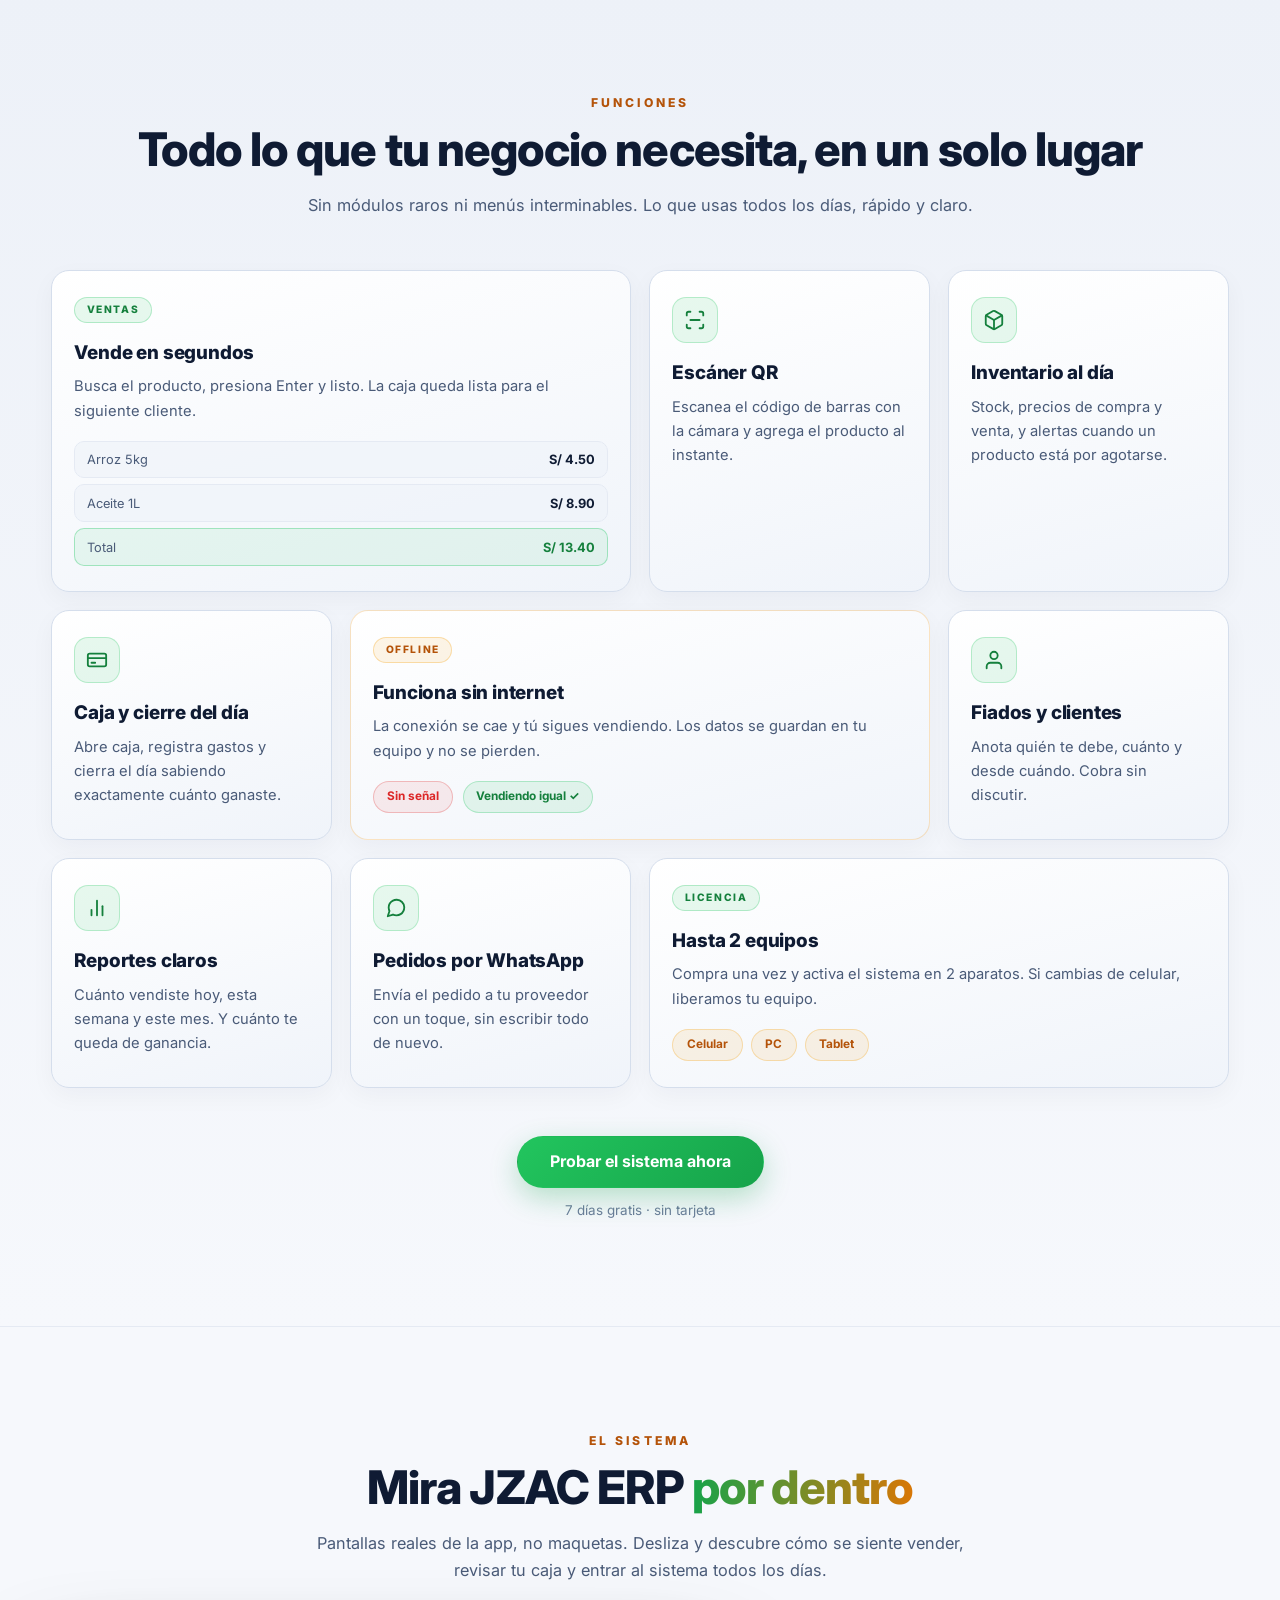
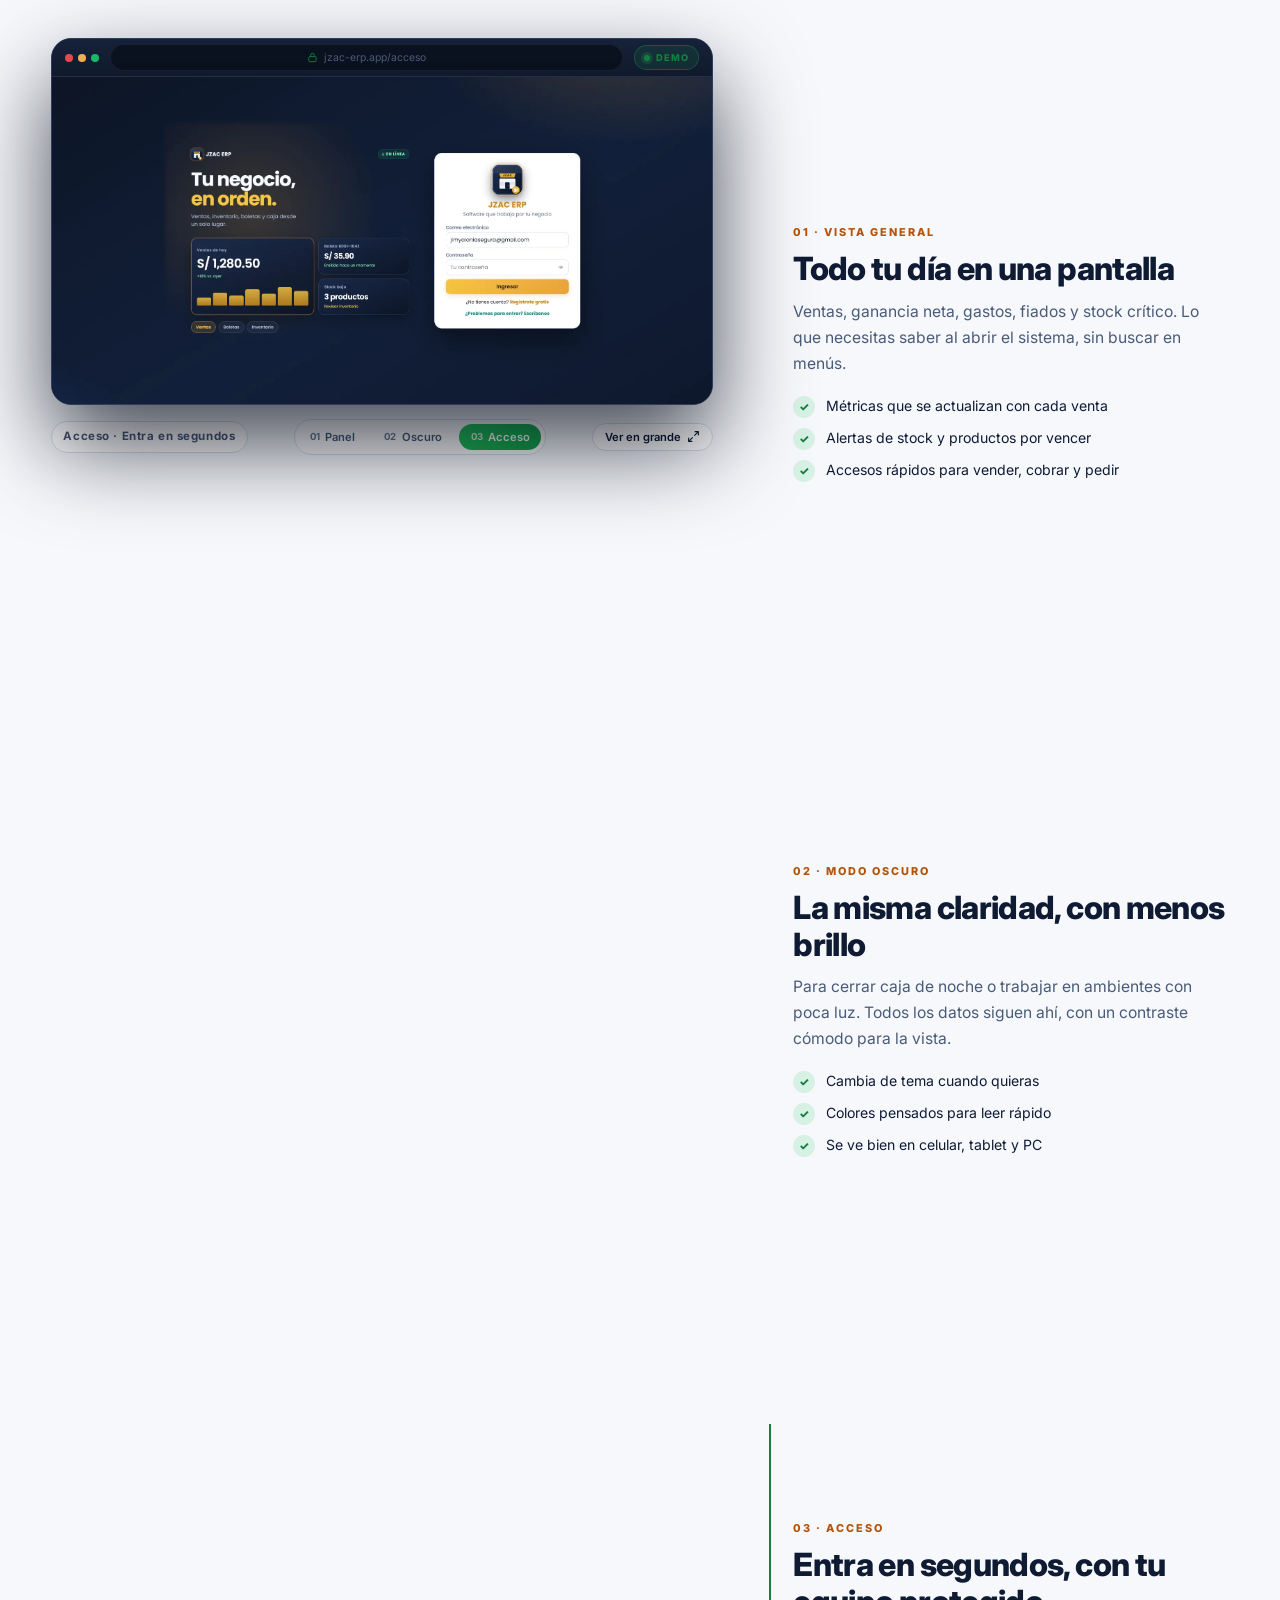
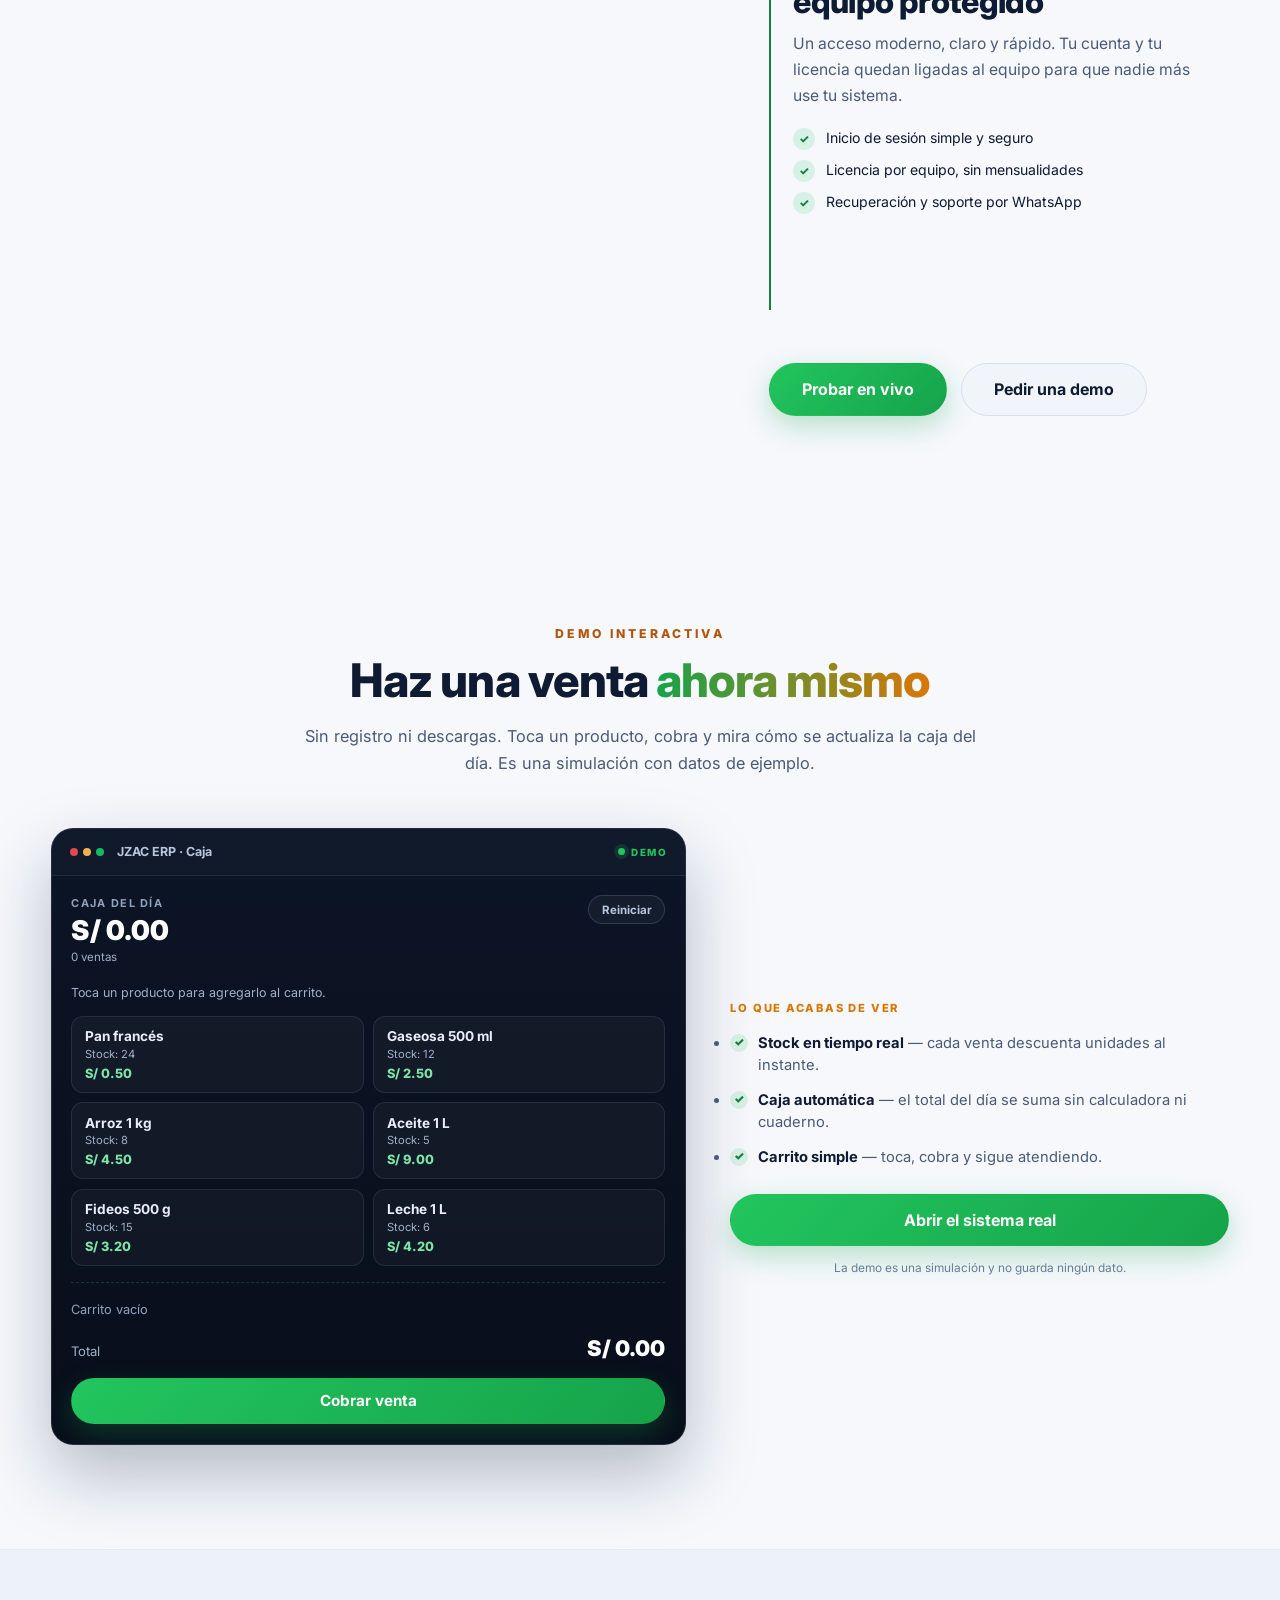
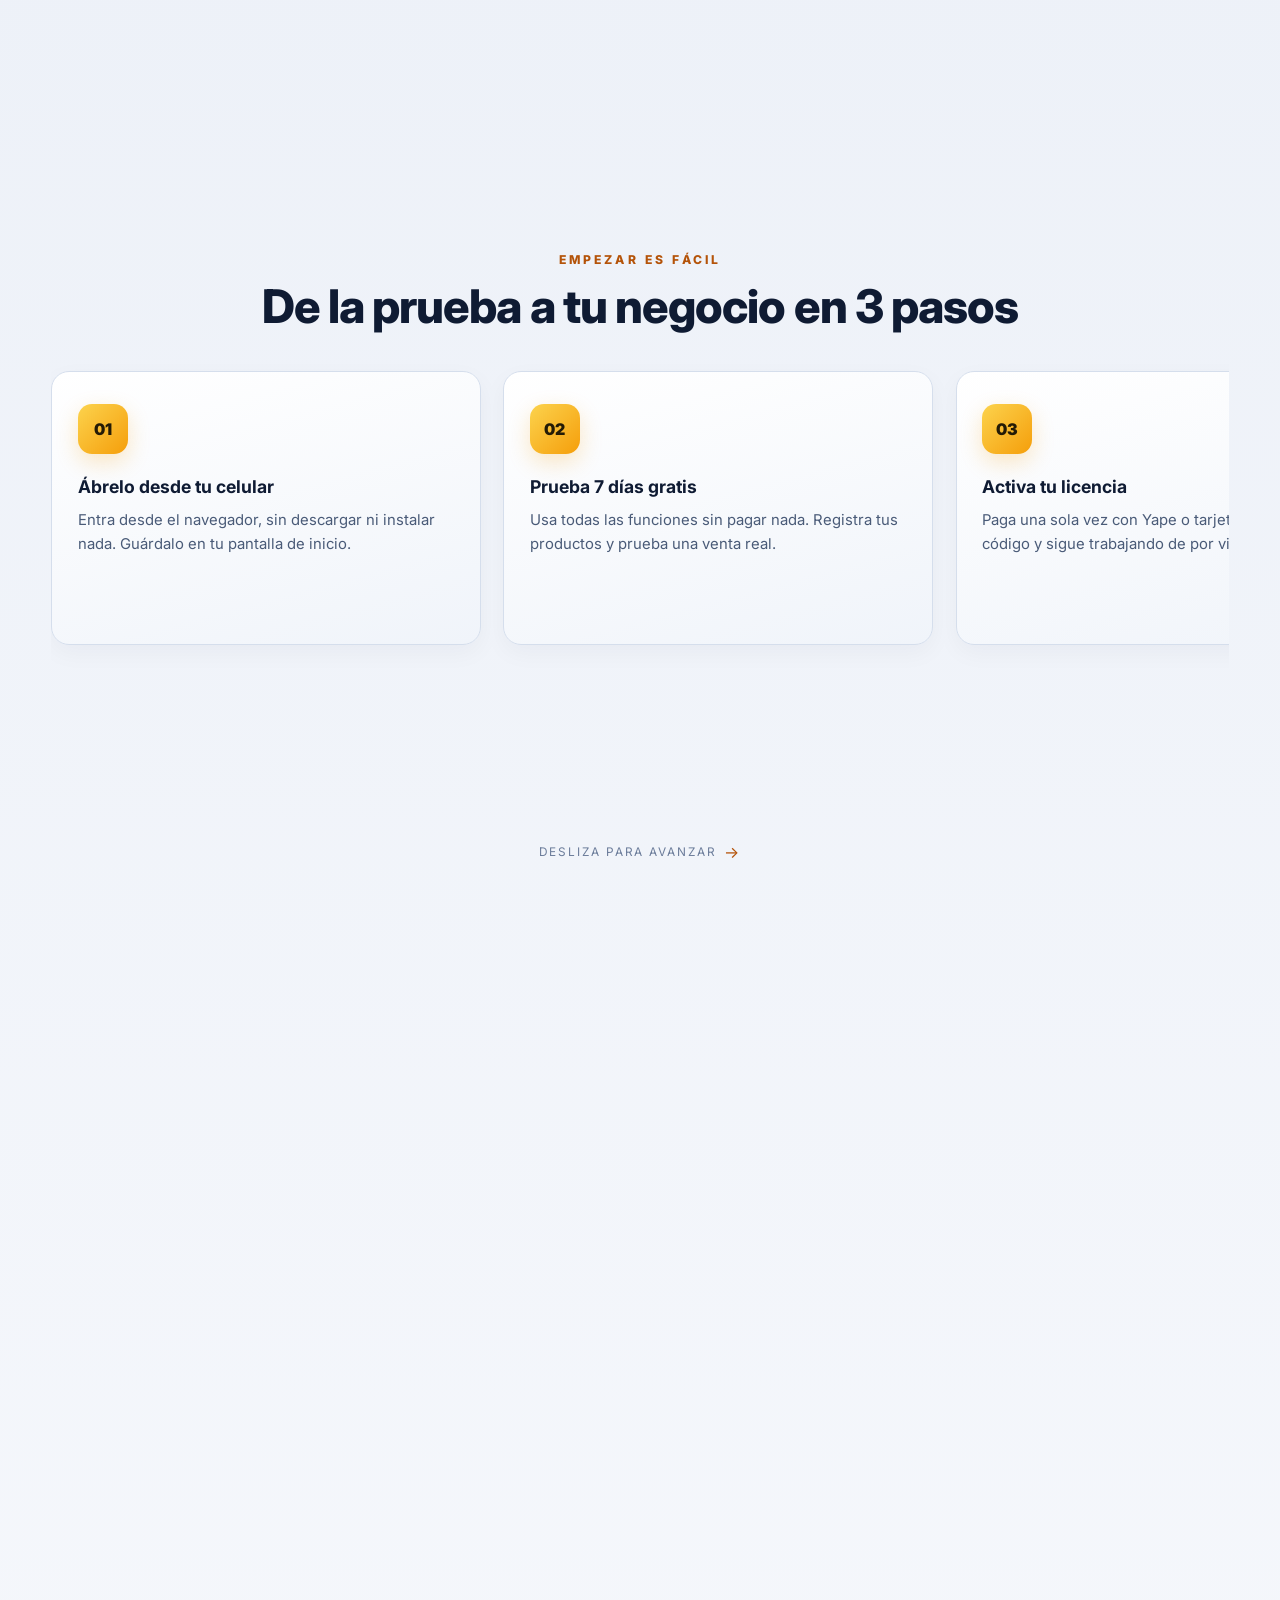
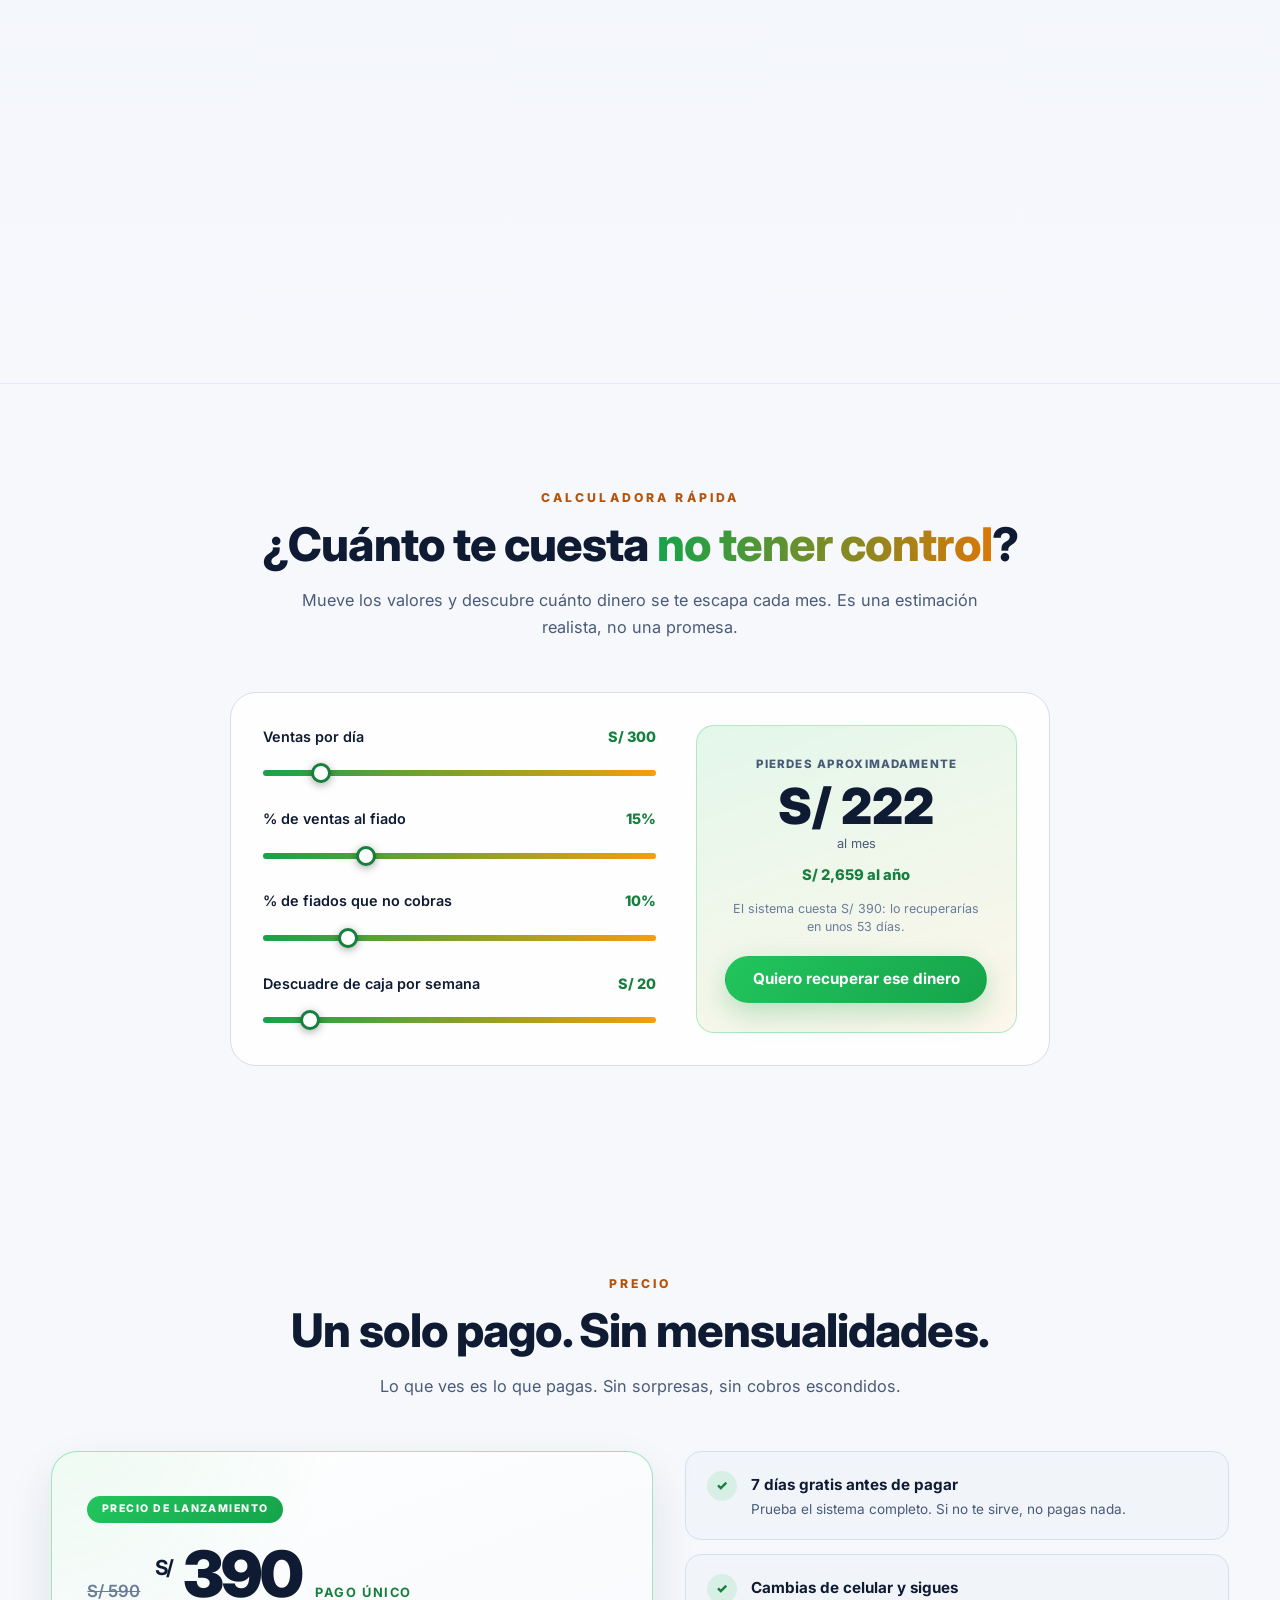
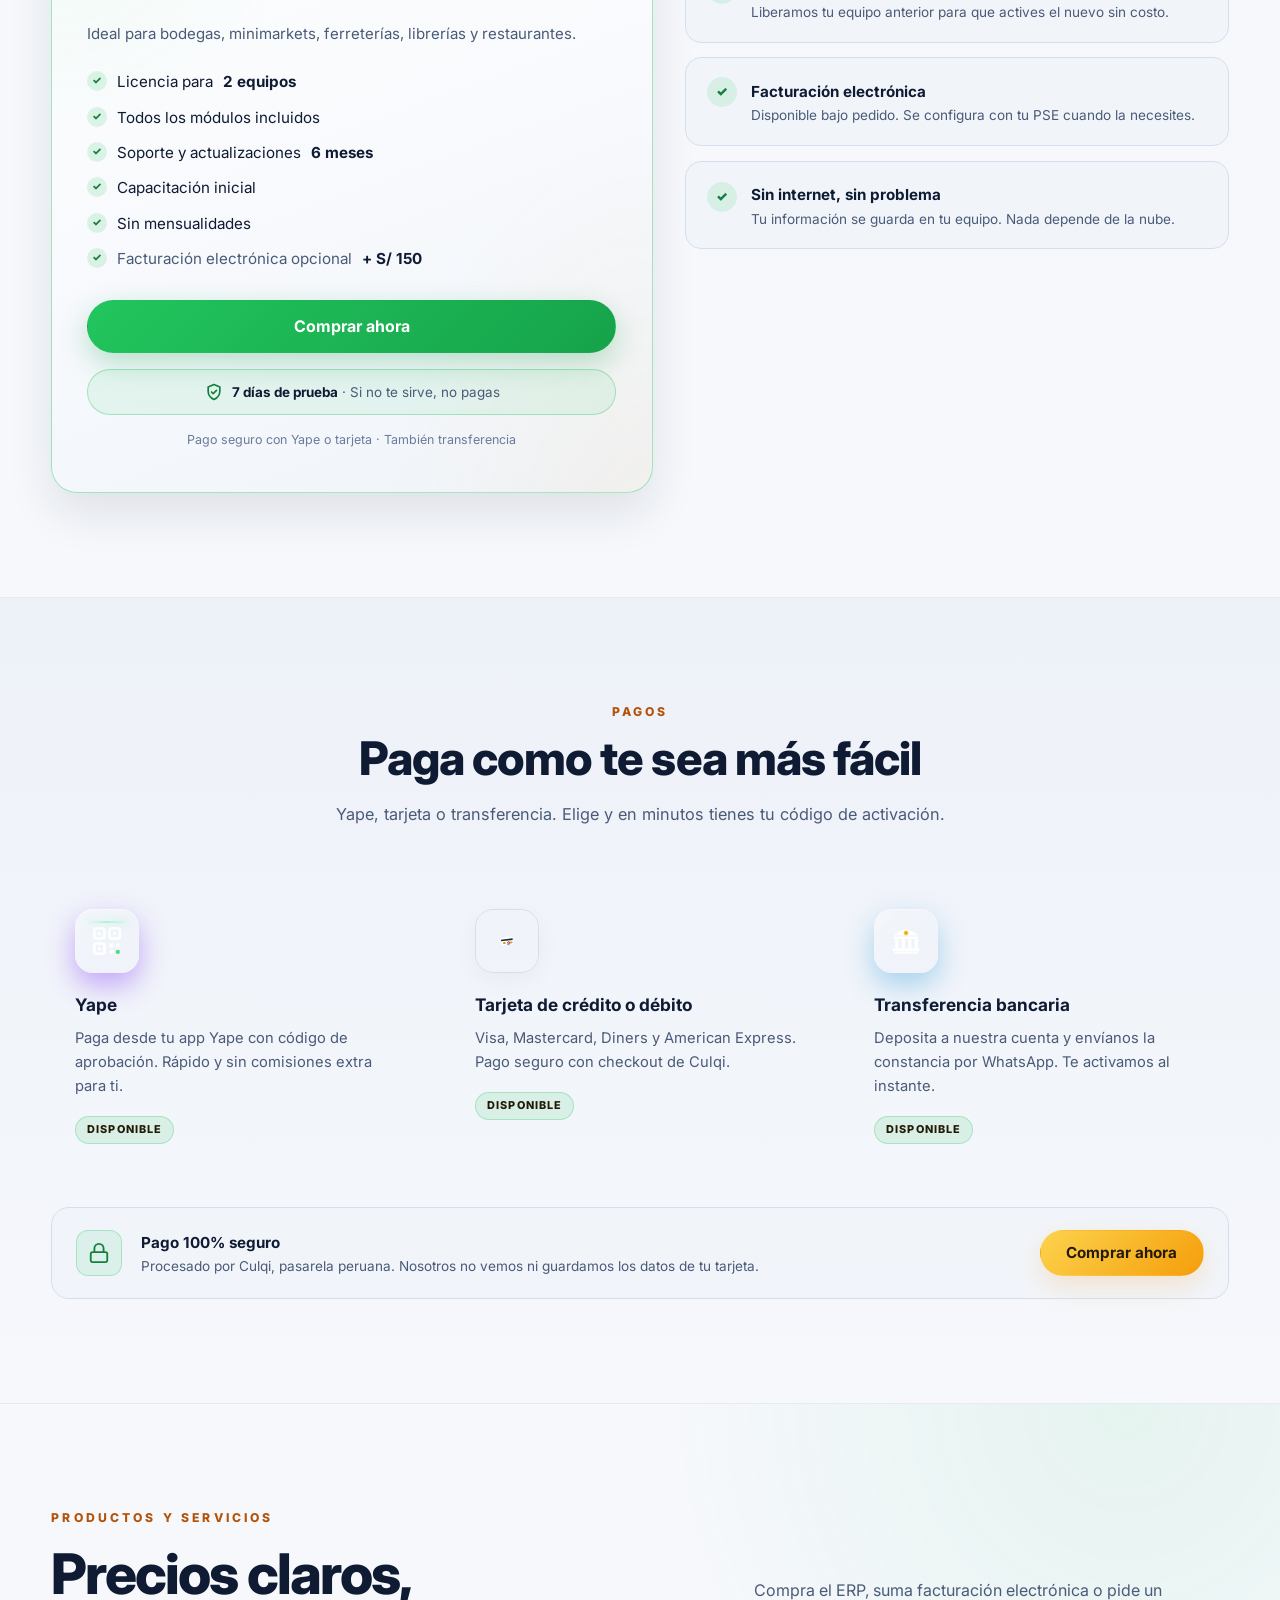
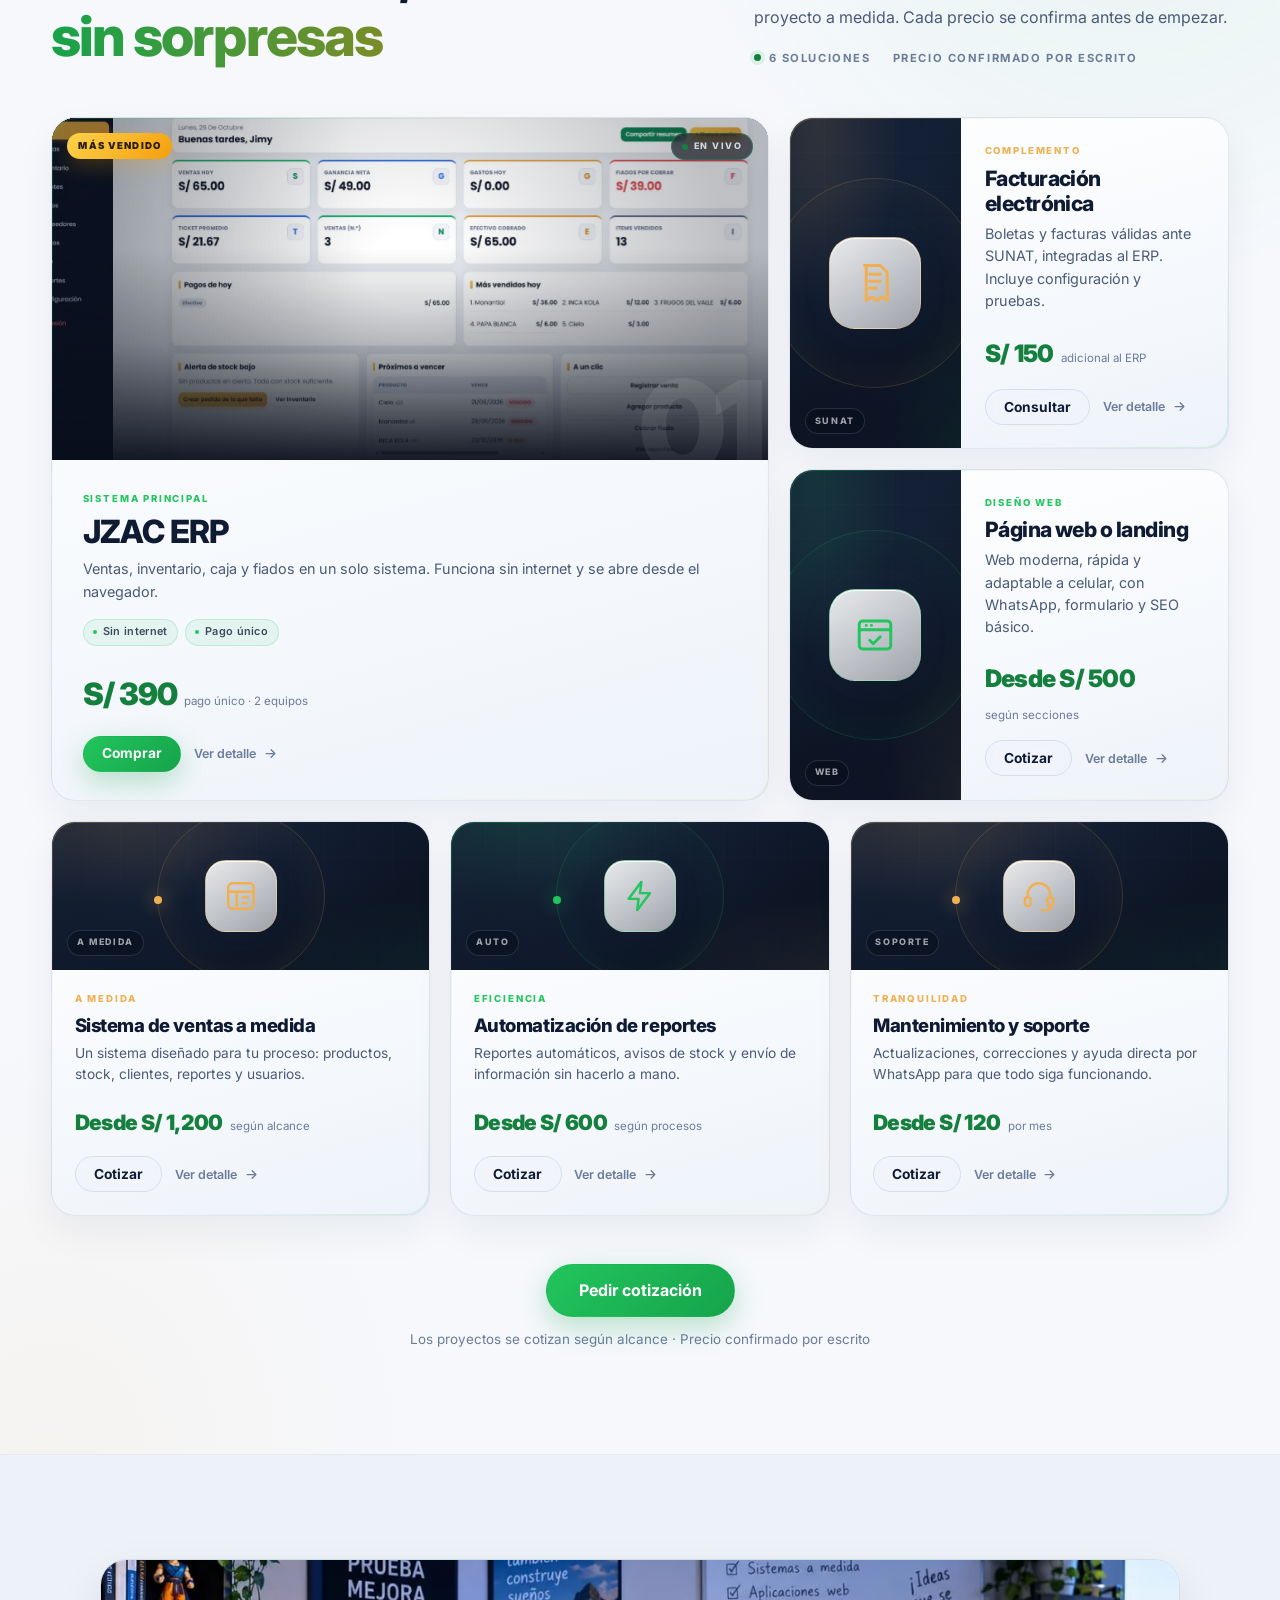
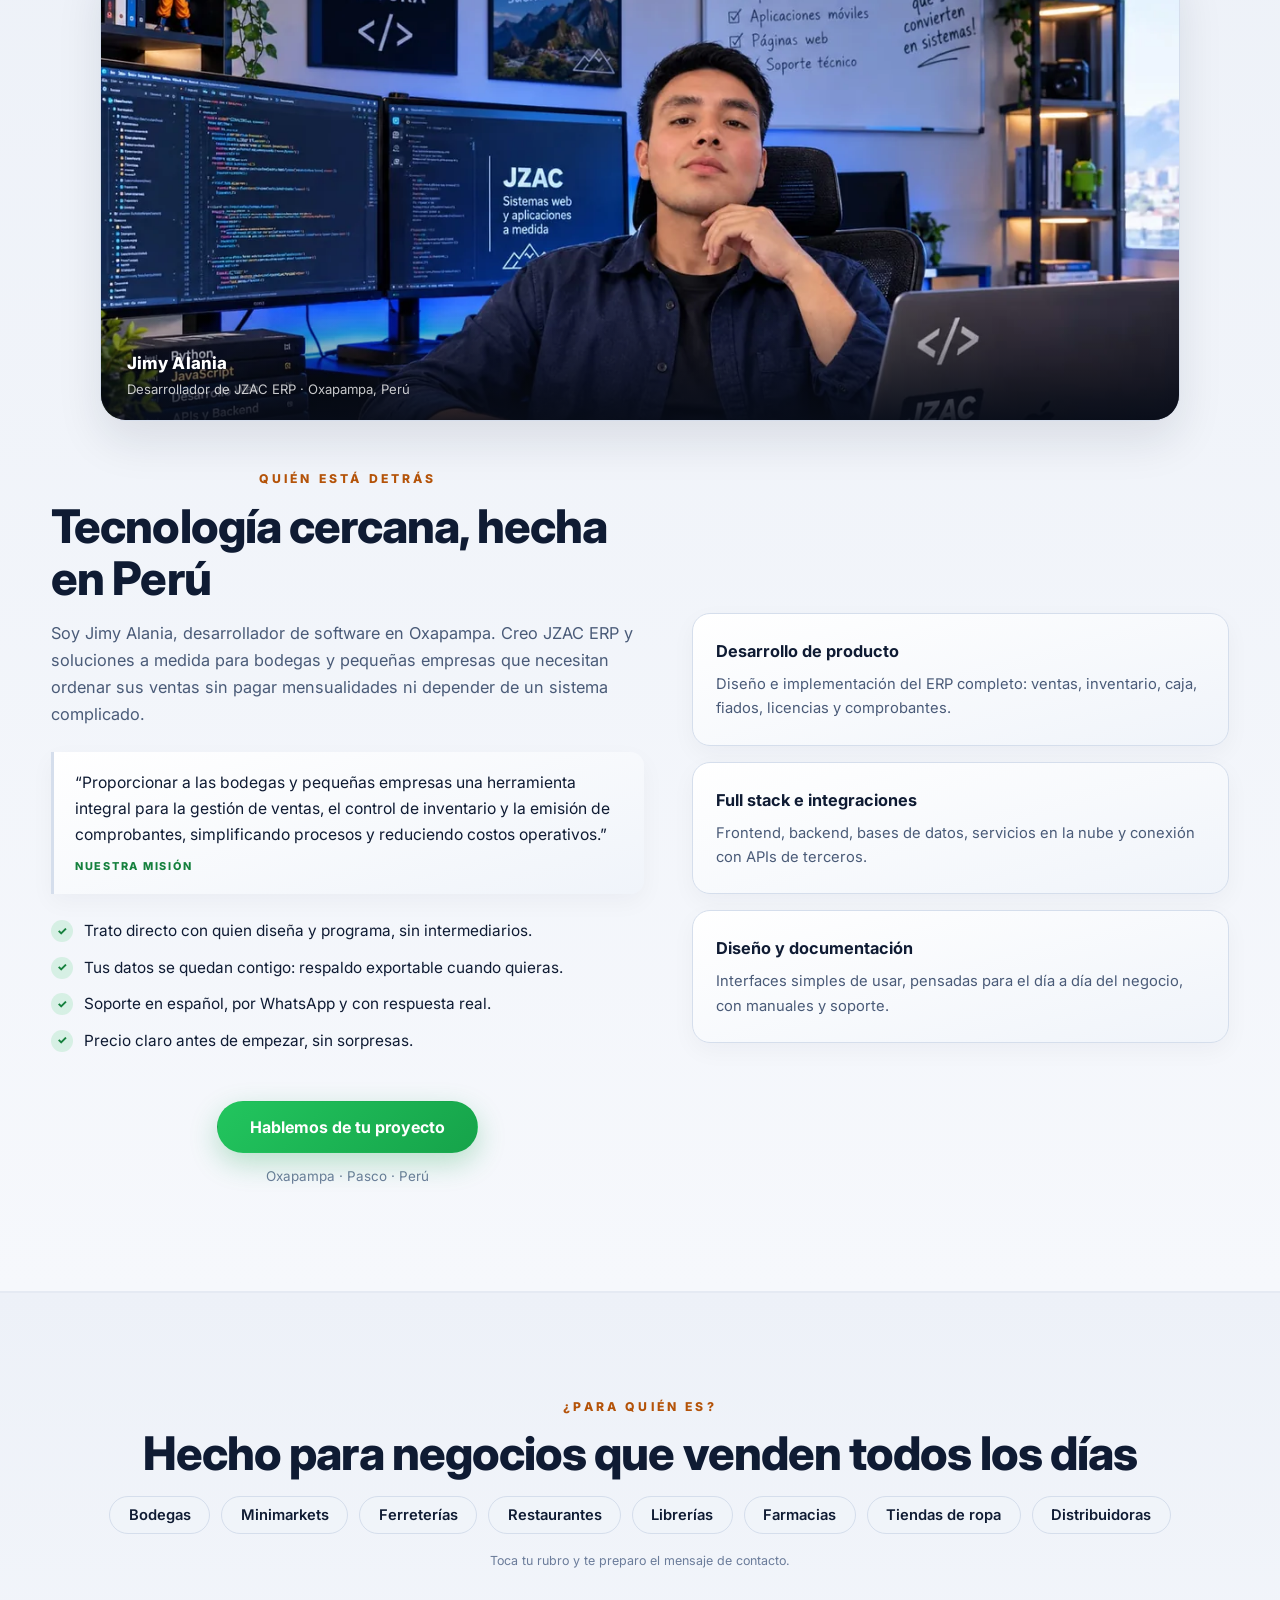
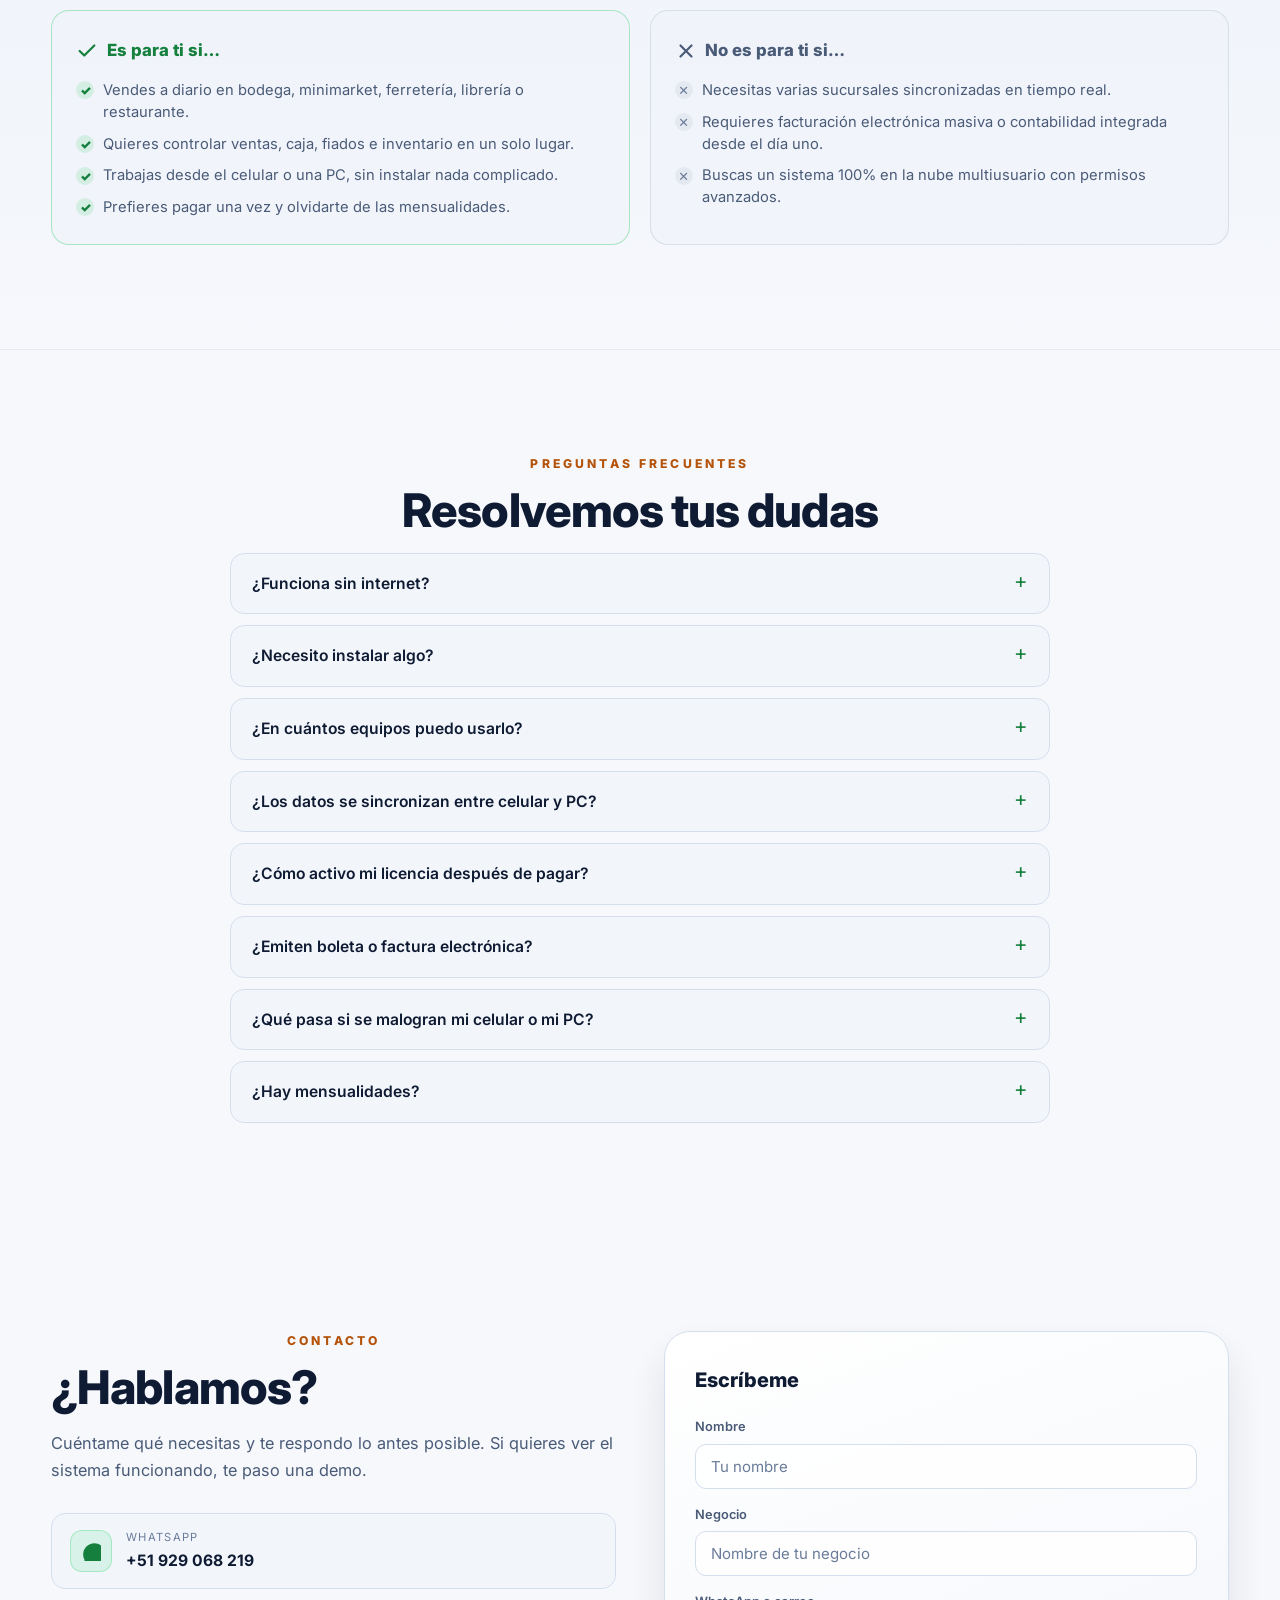
==== commit 39ad8288: "SEO: datos estructurados de SoftwareApplication (sin errores de comerciante)" ====
--- a/index.html
+++ b/index.html
@@ -40,11 +40,22 @@
   <script type="application/ld+json">
   {
     "@context": "https://schema.org",
-    "@type": "Product",
+    "@type": "SoftwareApplication",
     "name": "JZAC ERP",
     "description": "Sistema de ventas, inventario, caja y fiados para bodegas y pequeños negocios. Funciona sin internet, se abre desde el navegador y se paga una sola vez.",
-    "brand": { "@type": "Brand", "name": "JZAC" },
+    "applicationCategory": "BusinessApplication",
+    "operatingSystem": "Web",
+    "inLanguage": "es-PE",
+    "softwareVersion": "1.21.1",
     "image": "https://jzac-alania.github.io/og-ja.png",
+    "screenshot": "https://jzac-alania.github.io/assets/app/panel-oscuro.webp",
+    "featureList": [
+      "Punto de venta y boletas",
+      "Control de inventario y stock",
+      "Control de caja y fiados",
+      "Funciona sin internet",
+      "Productos por peso"
+    ],
     "url": "https://jzac-alania.github.io/",
     "offers": {
       "@type": "Offer",
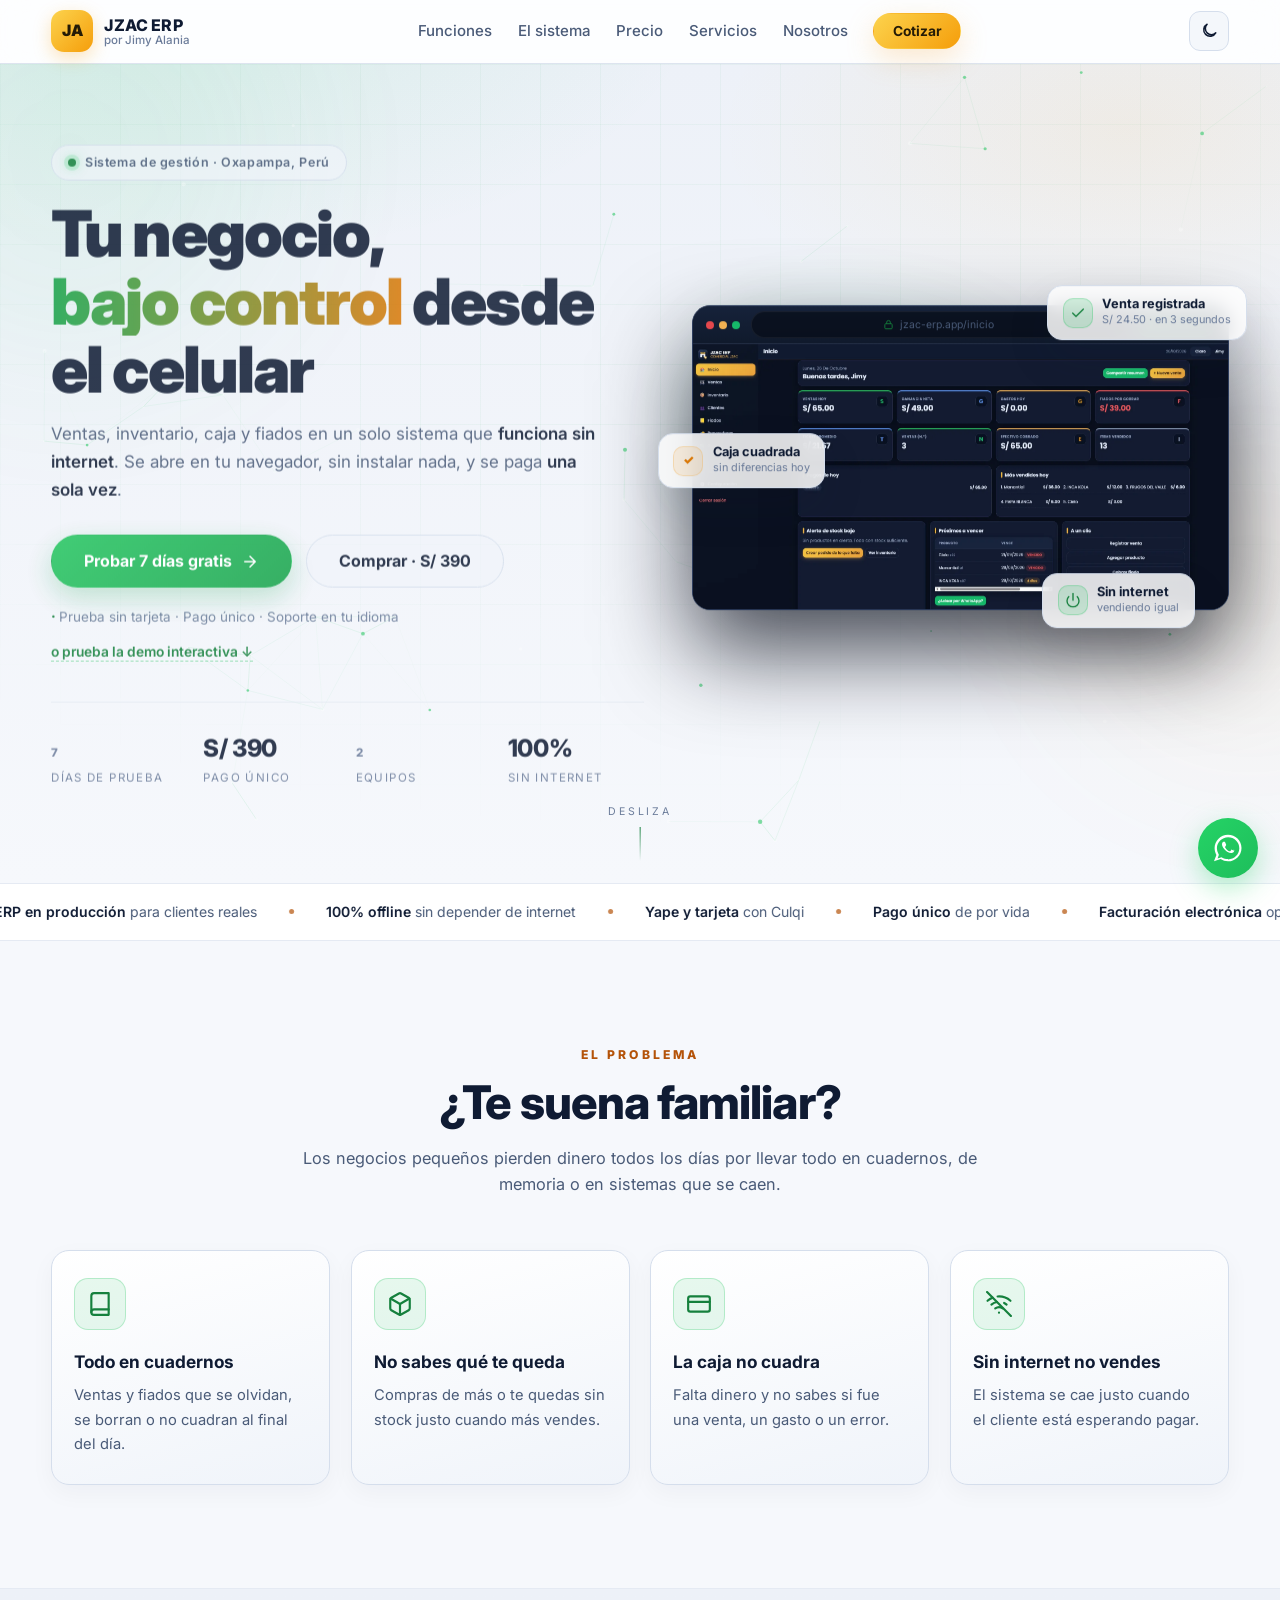
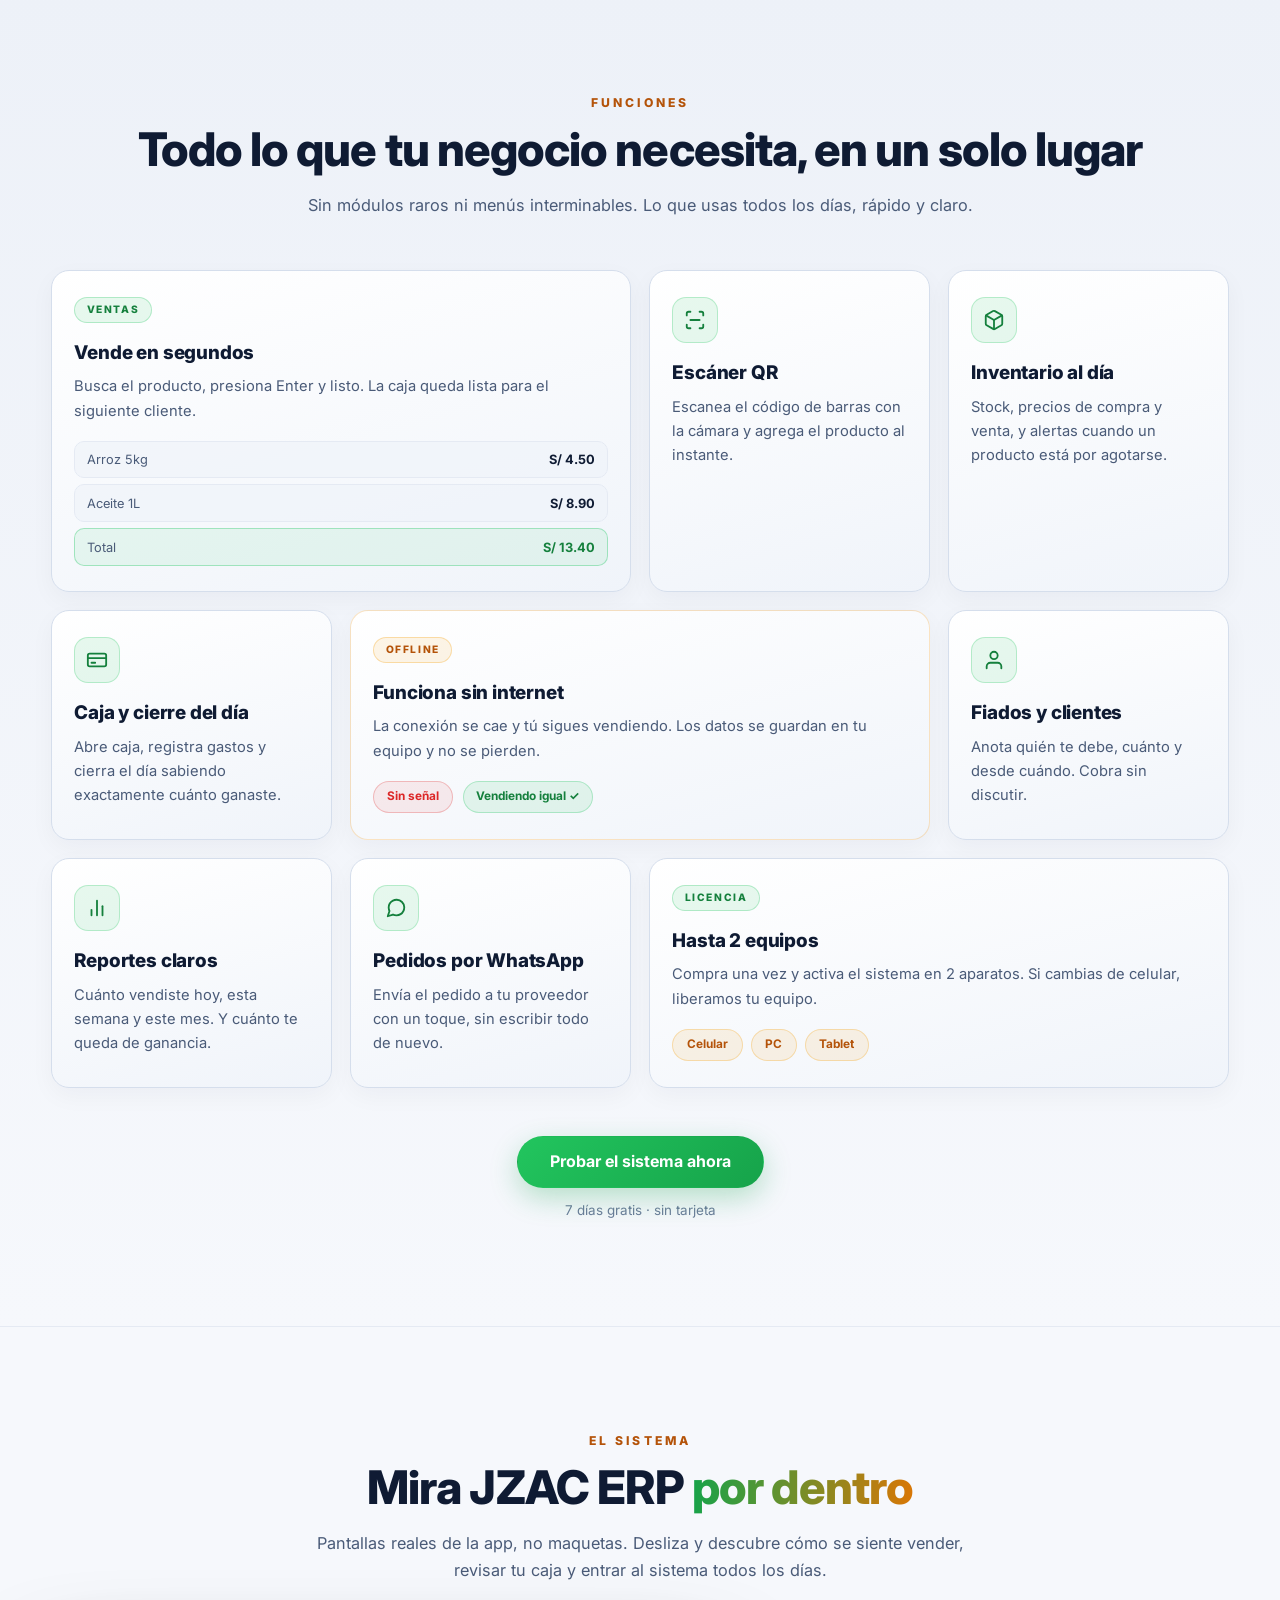
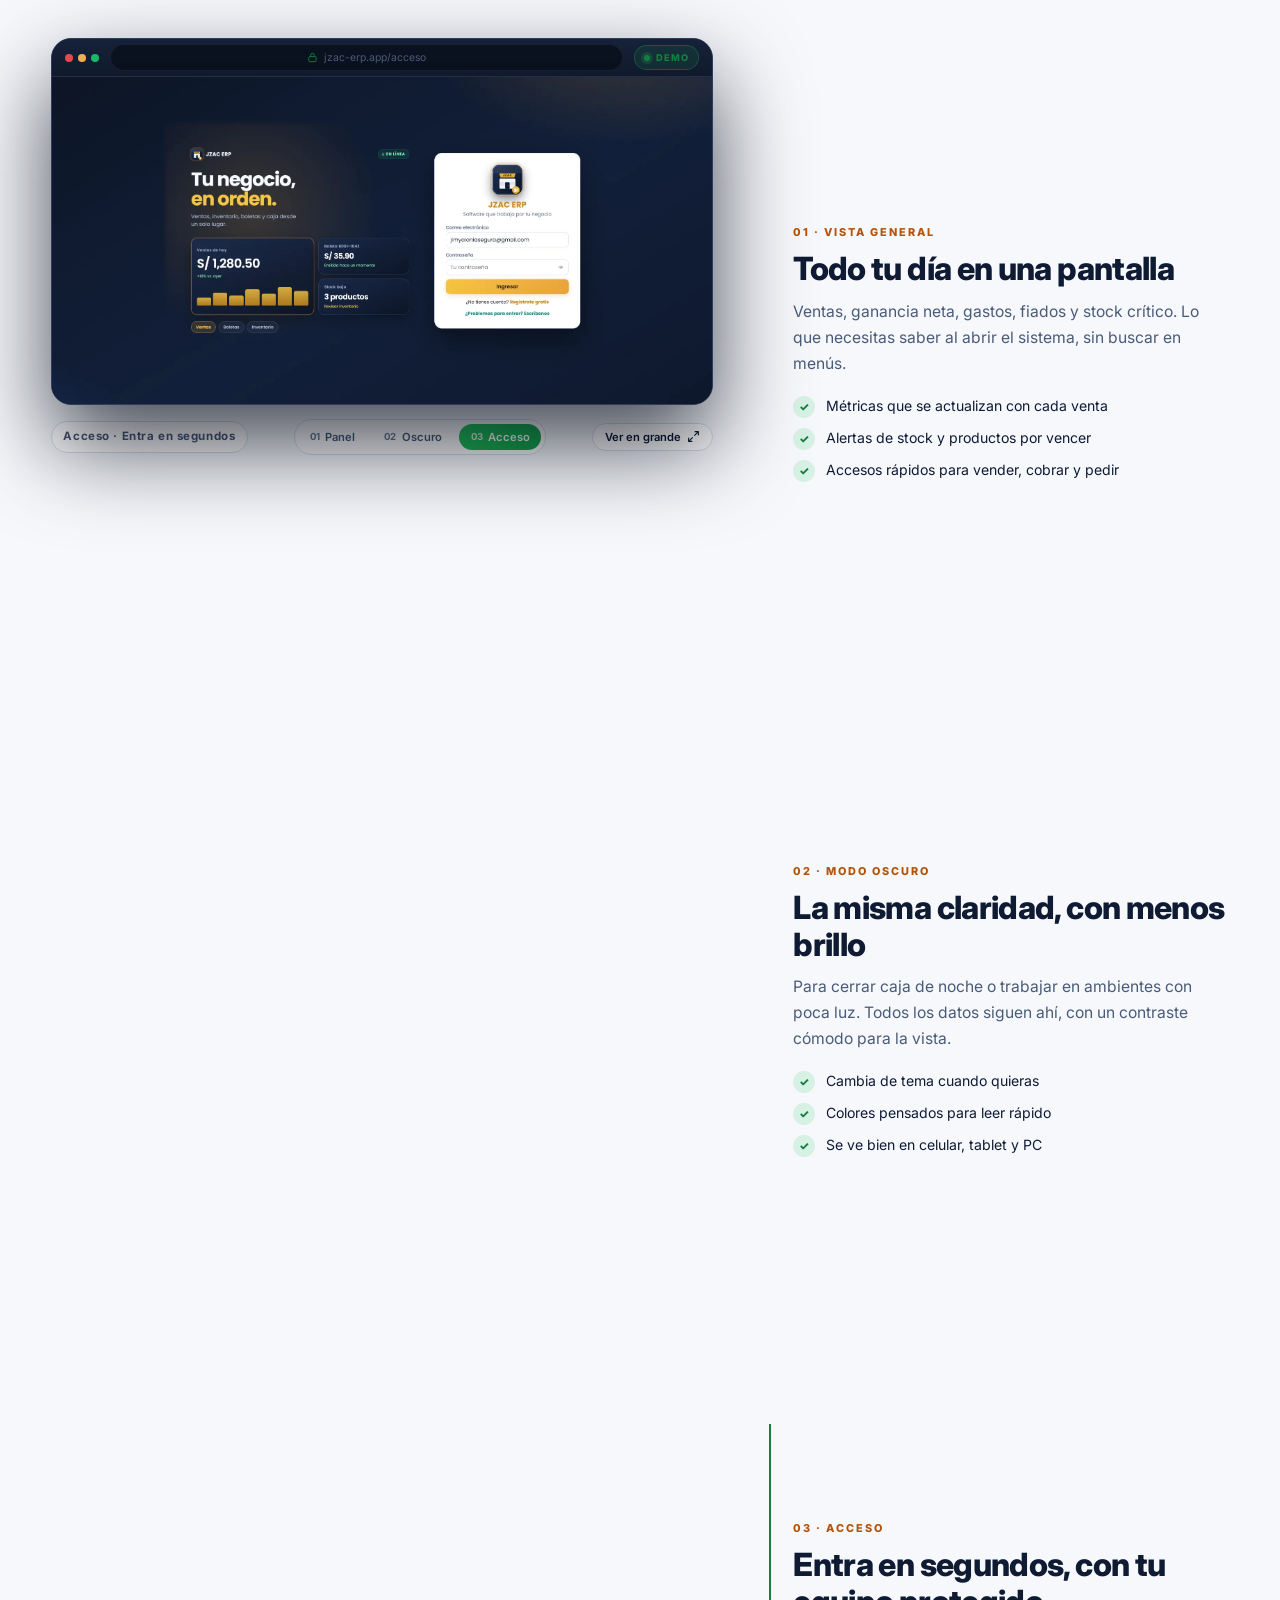
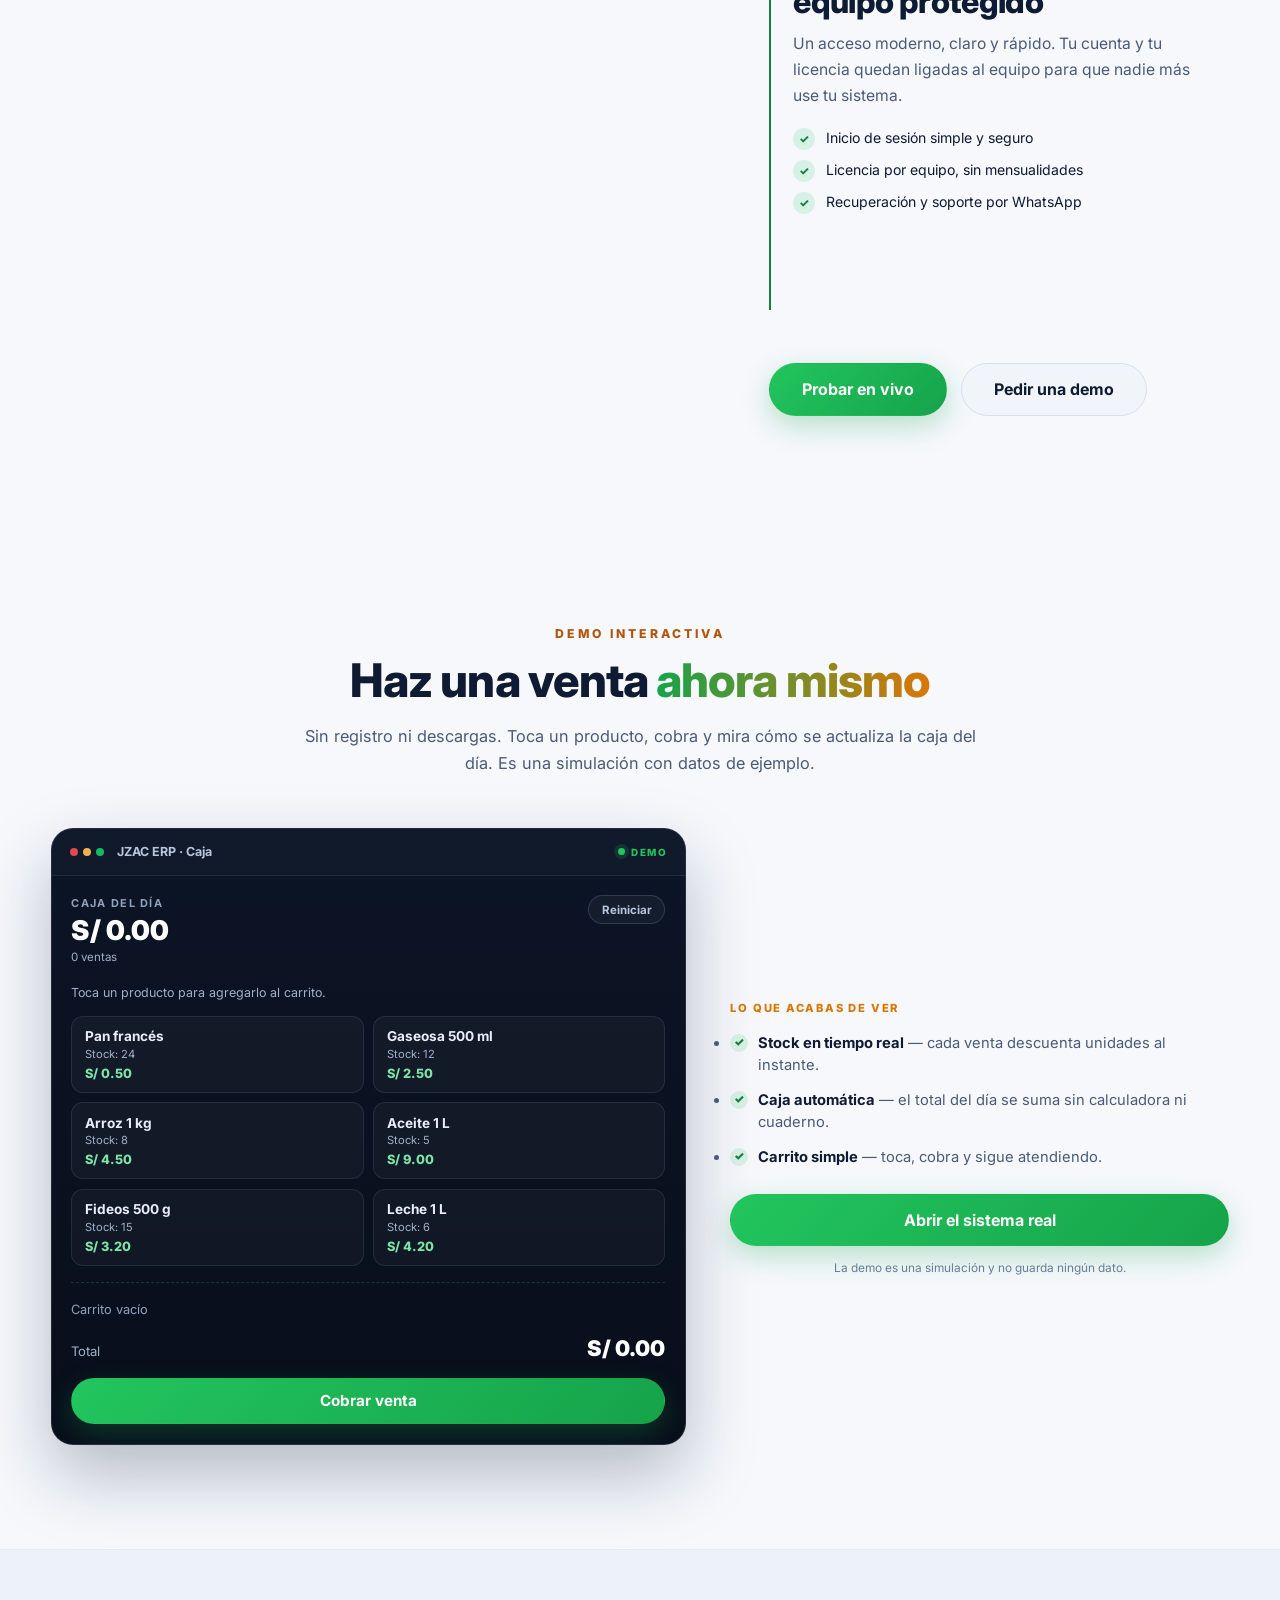
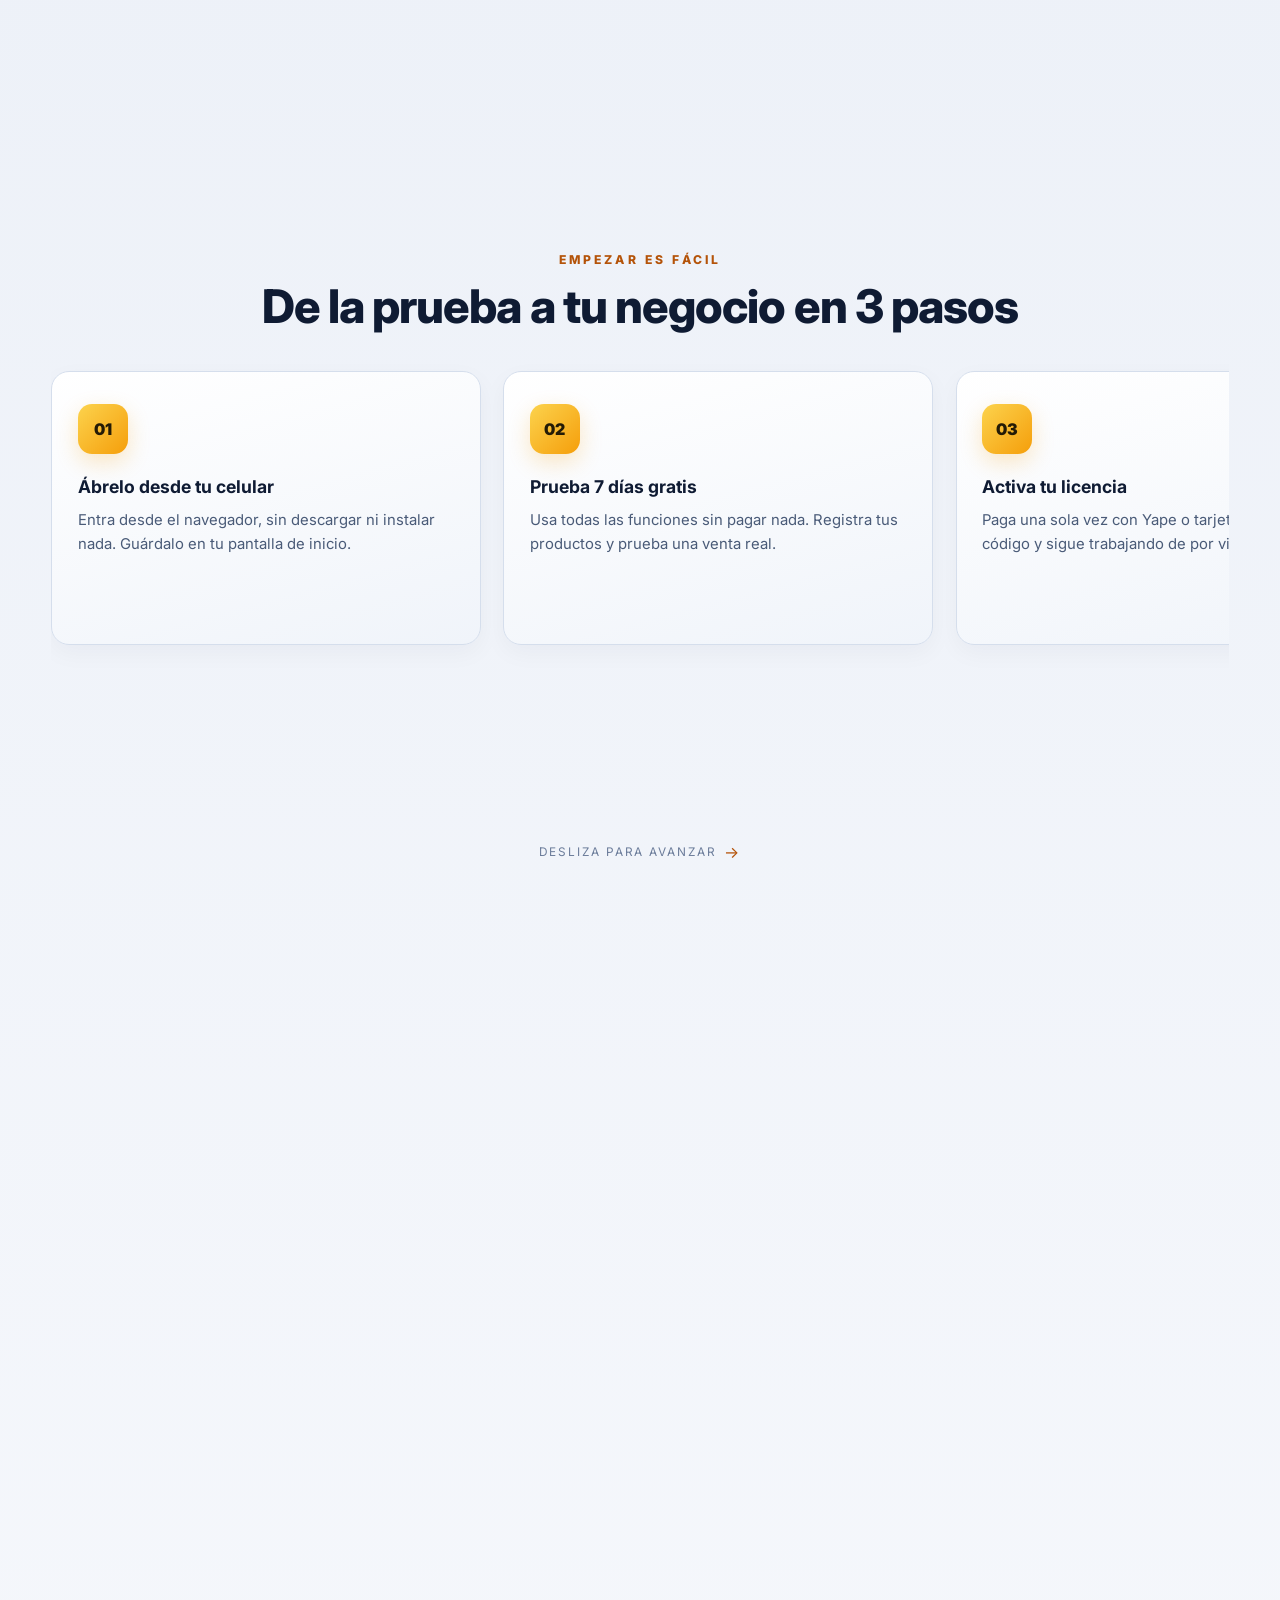
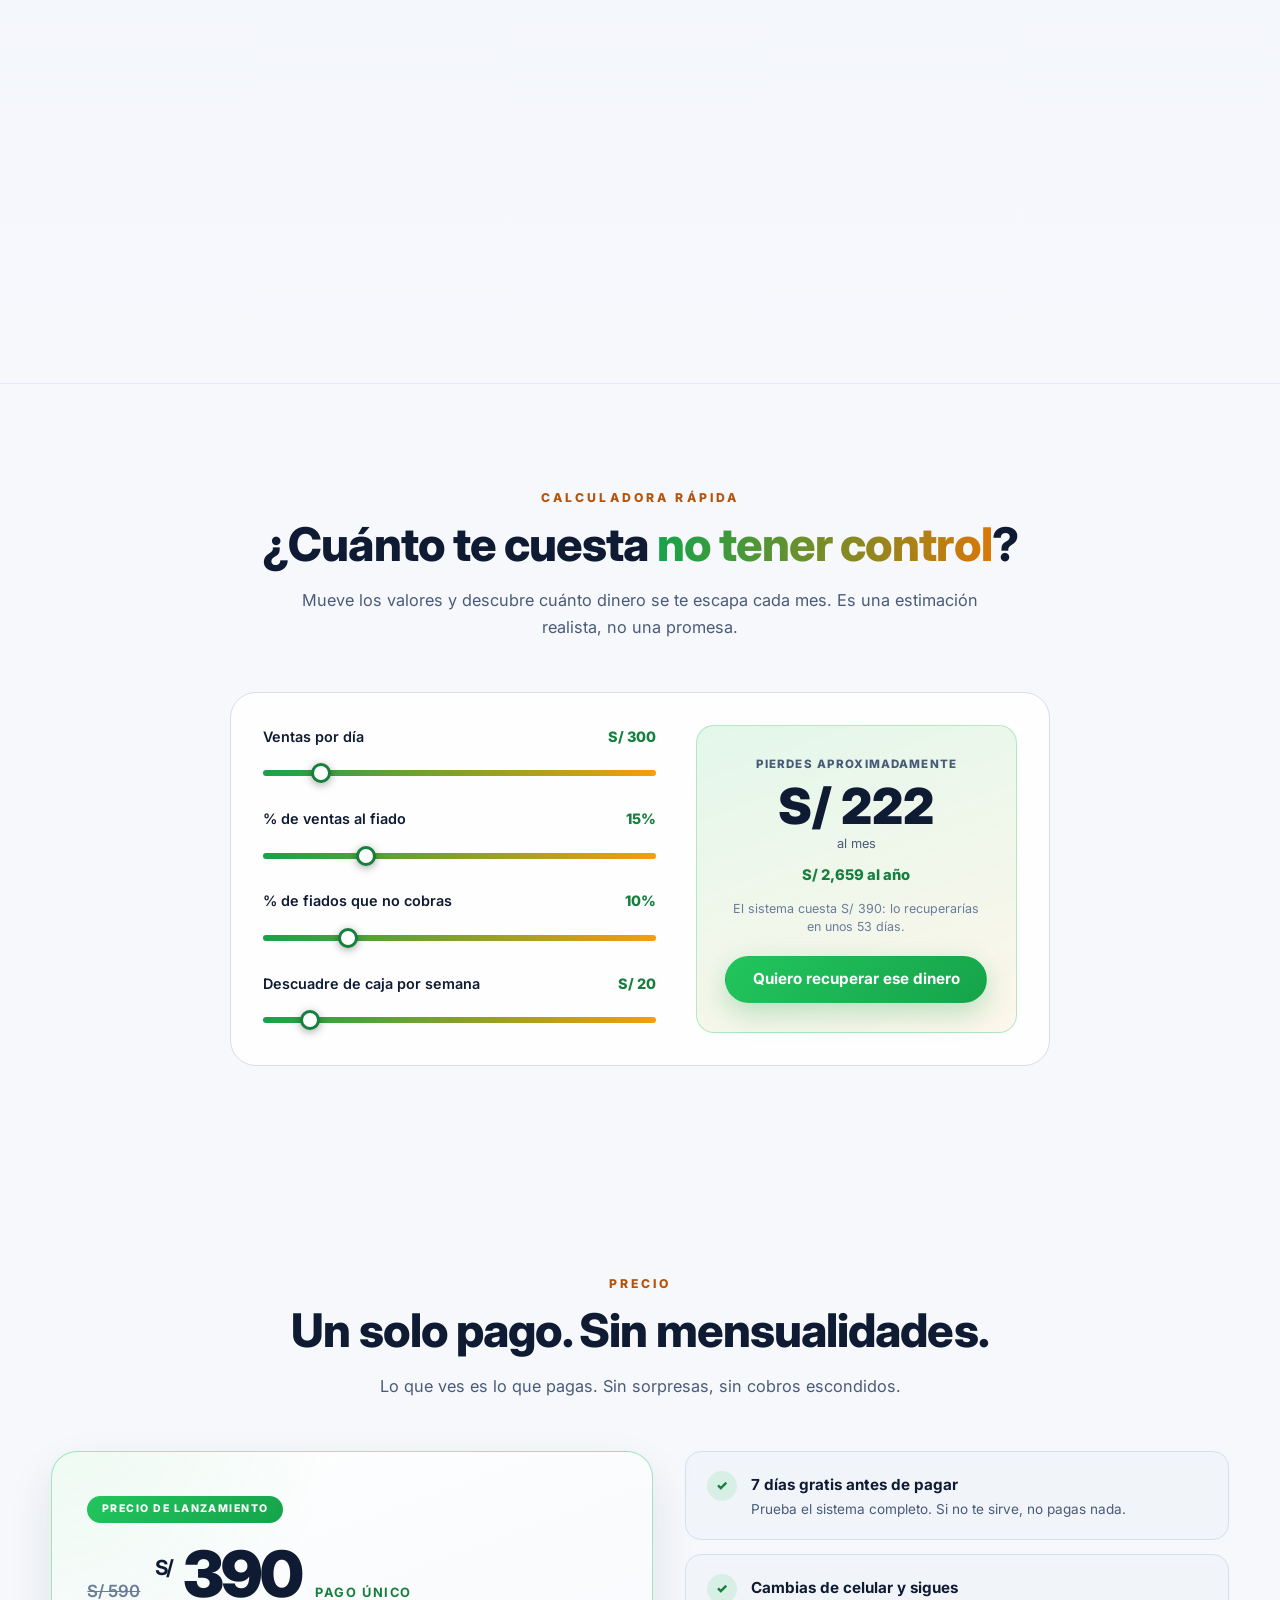
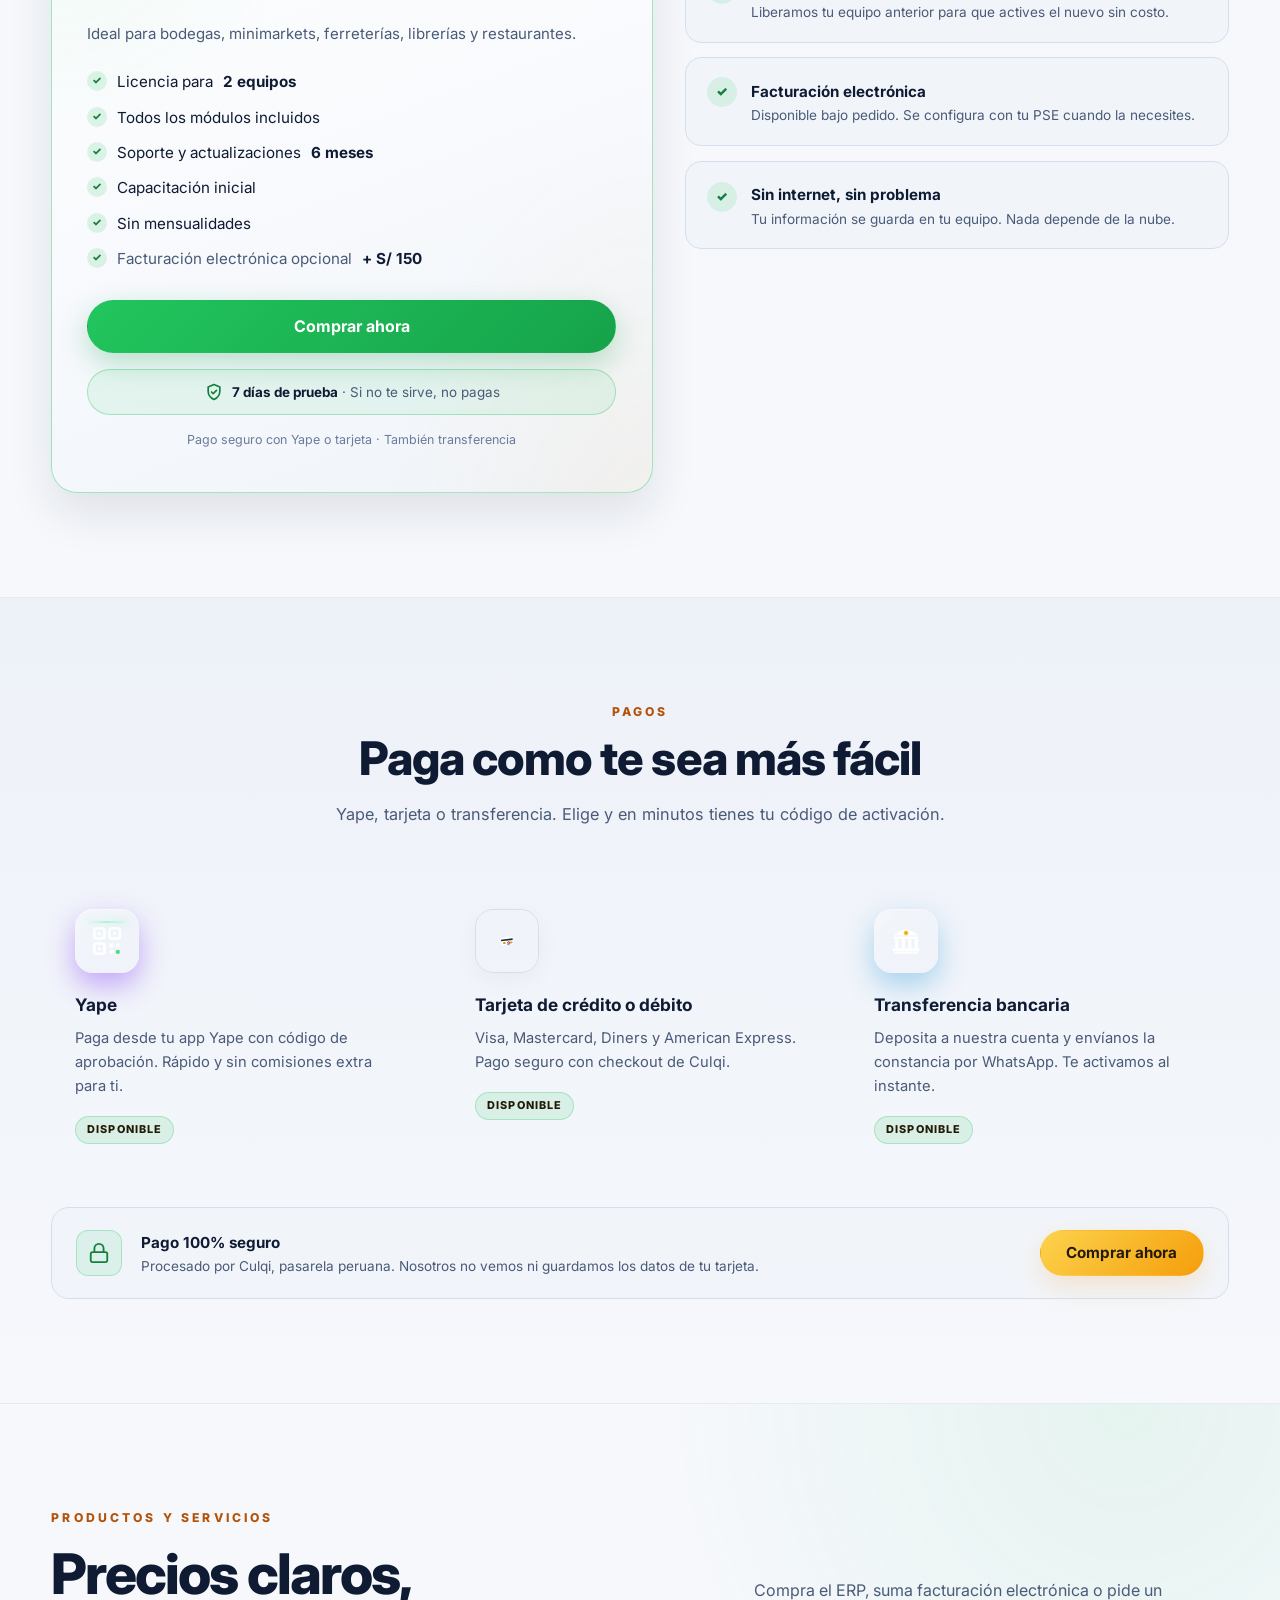
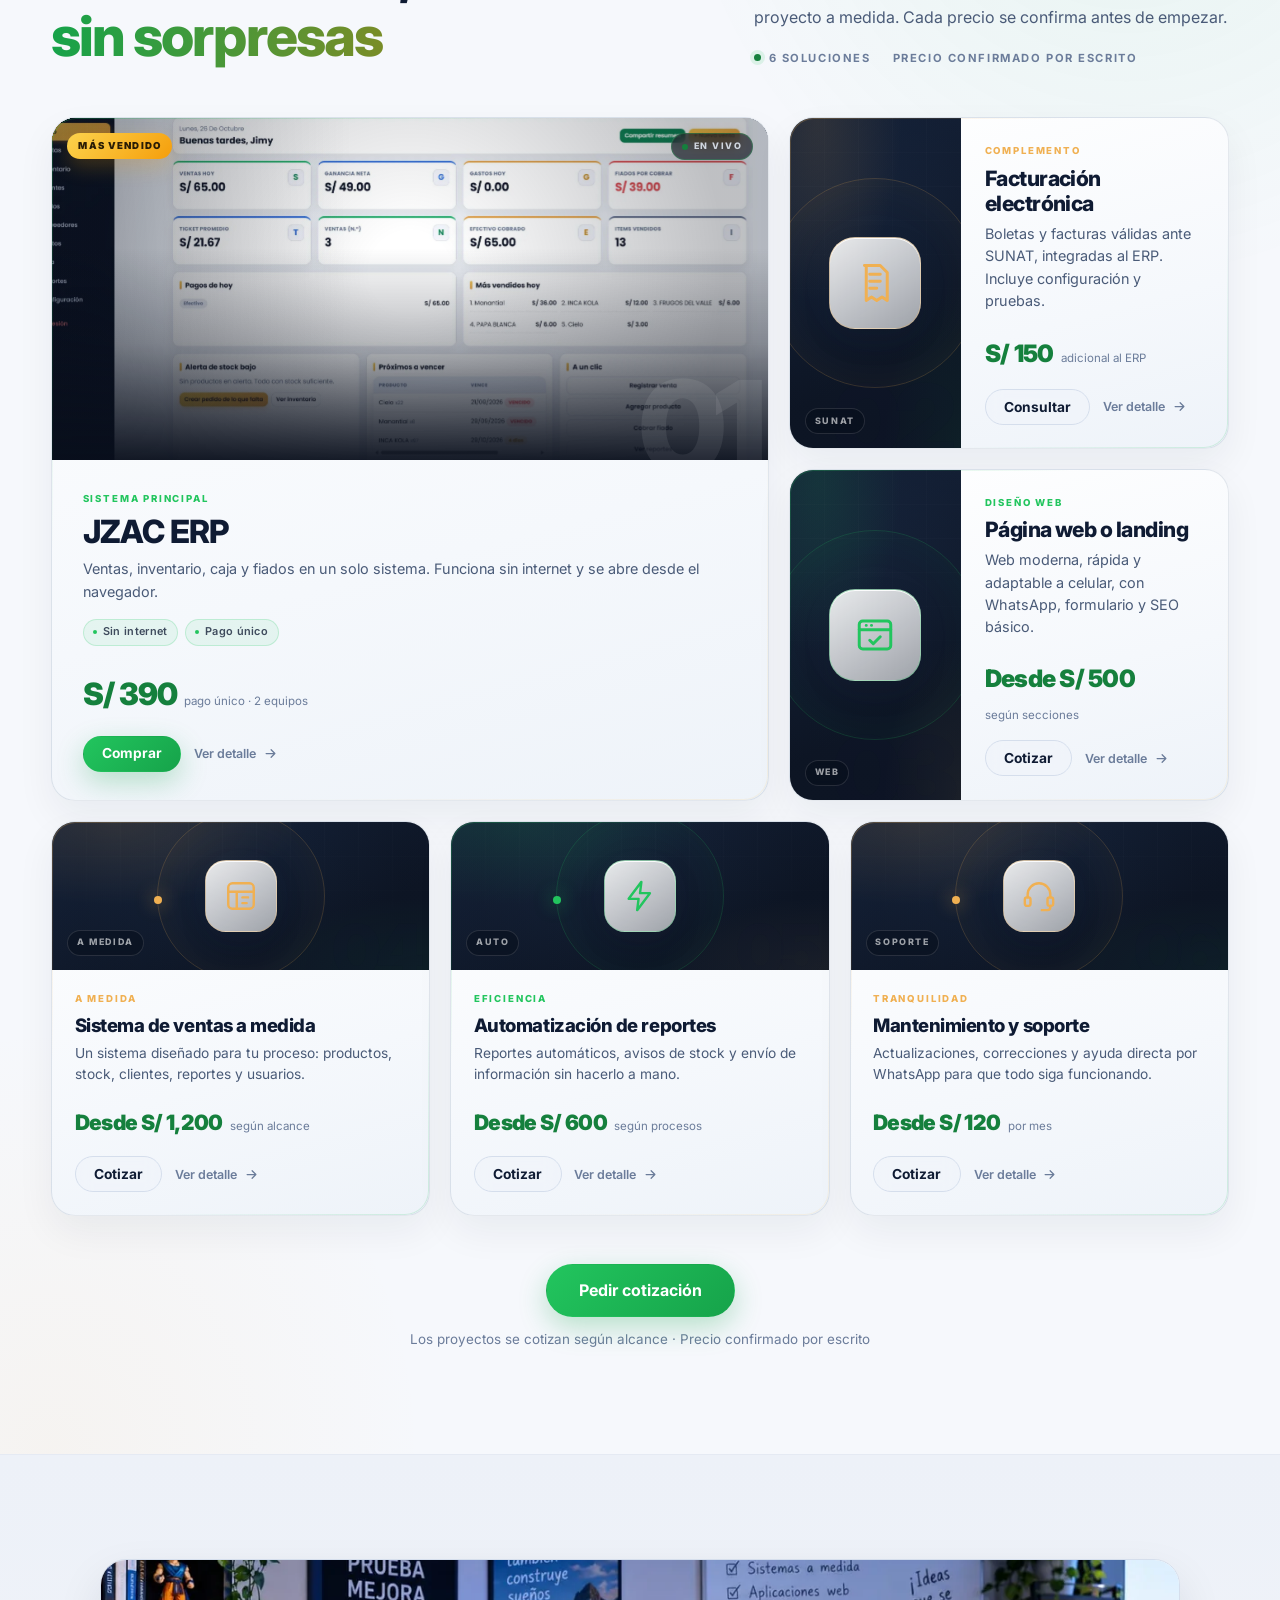
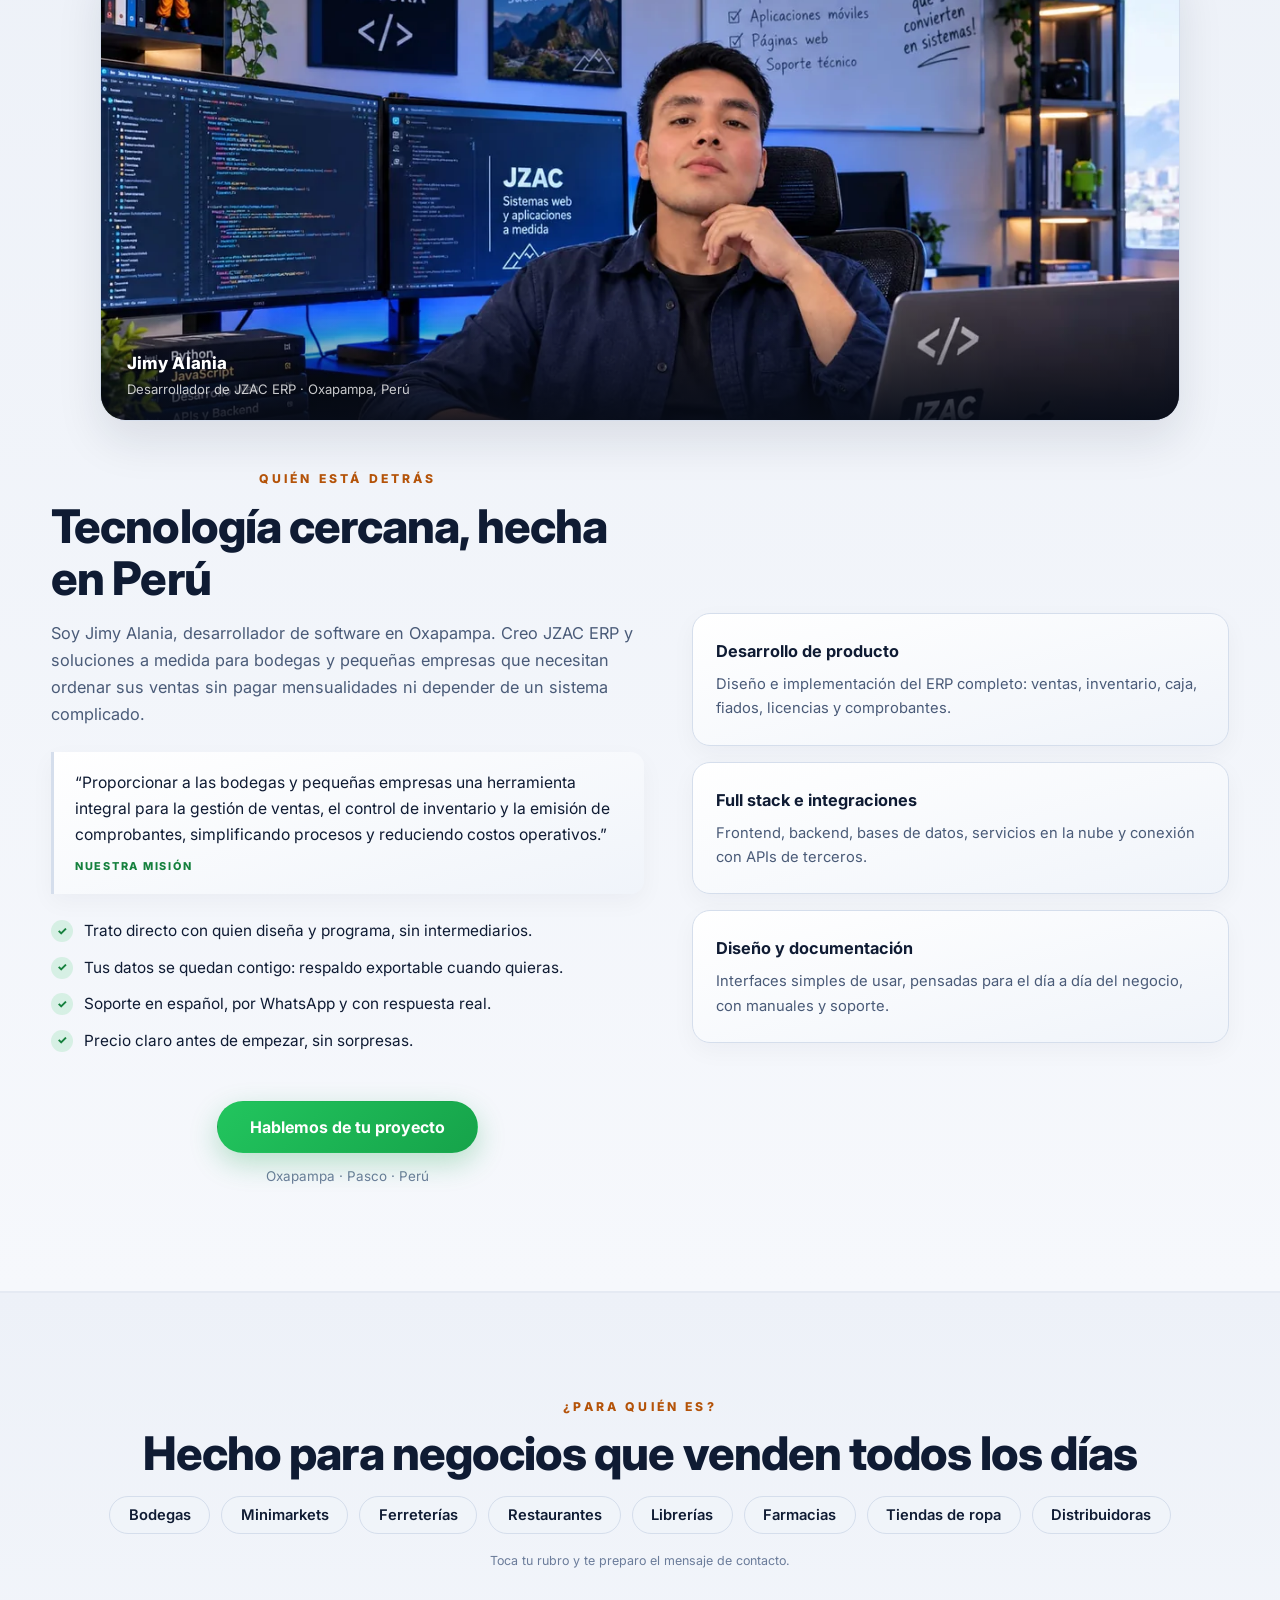
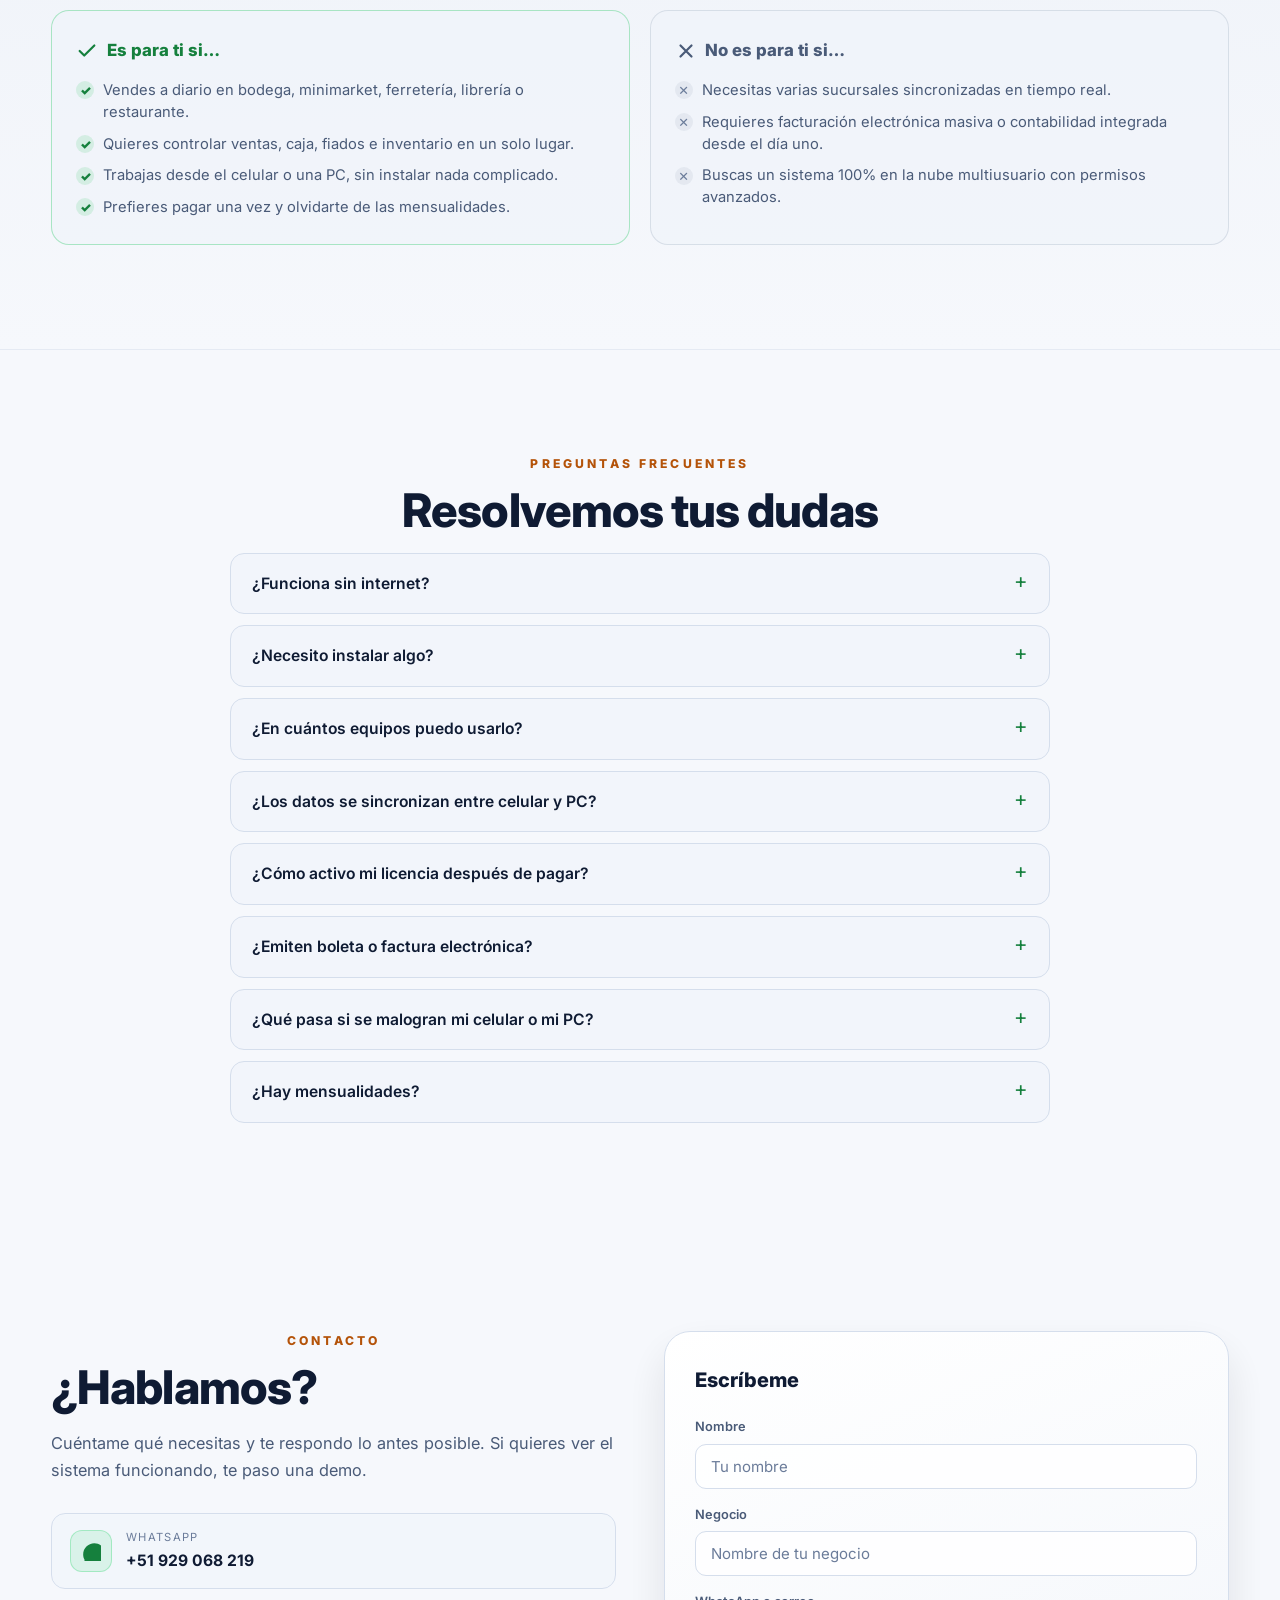
==== commit 2b3c22bb: "Landing: guías SEO para bodegas y control de fiados" ====
--- a/index.html
+++ b/index.html
@@ -1255,6 +1255,8 @@
         <a href="#sistema">El sistema</a>
         <a href="#precio">Precio</a>
         <a href="#servicios">Servicios</a>
+        <a href="sistema-ventas-bodega.html">Guía para bodegas</a>
+        <a href="control-de-fiados.html">Control de fiados</a>
         <a href="#nosotros">Nosotros</a>
         <a href="erp/" target="_blank" rel="noopener">Abrir ERP</a>
         <a href="#contacto">Contacto</a>
--- a/styles.css
+++ b/styles.css
@@ -1272,7 +1272,7 @@
 .footer-links { display: flex; gap: 1.3rem; flex-wrap: wrap; align-items: center; }
 .footer-links a, .footer-legal a { color: var(--text-muted); font-size: 0.88rem; transition: color 0.2s ease; }
 .footer-links a:hover, .footer-legal a:hover { color: var(--verde-bright); }
-.footer-legal { display: flex; gap: 1rem; }
+.footer-legal { display: flex; gap: 1rem; flex-wrap: wrap; }
 .footer-bottom { border-top: 1px solid var(--border-soft); margin-top: 1.6rem; padding-top: 1.2rem; }
 .footer-bottom p { color: var(--muted-2); font-size: 0.82rem; }
 .footer-bottom a { color: var(--text-muted); text-decoration: none; }
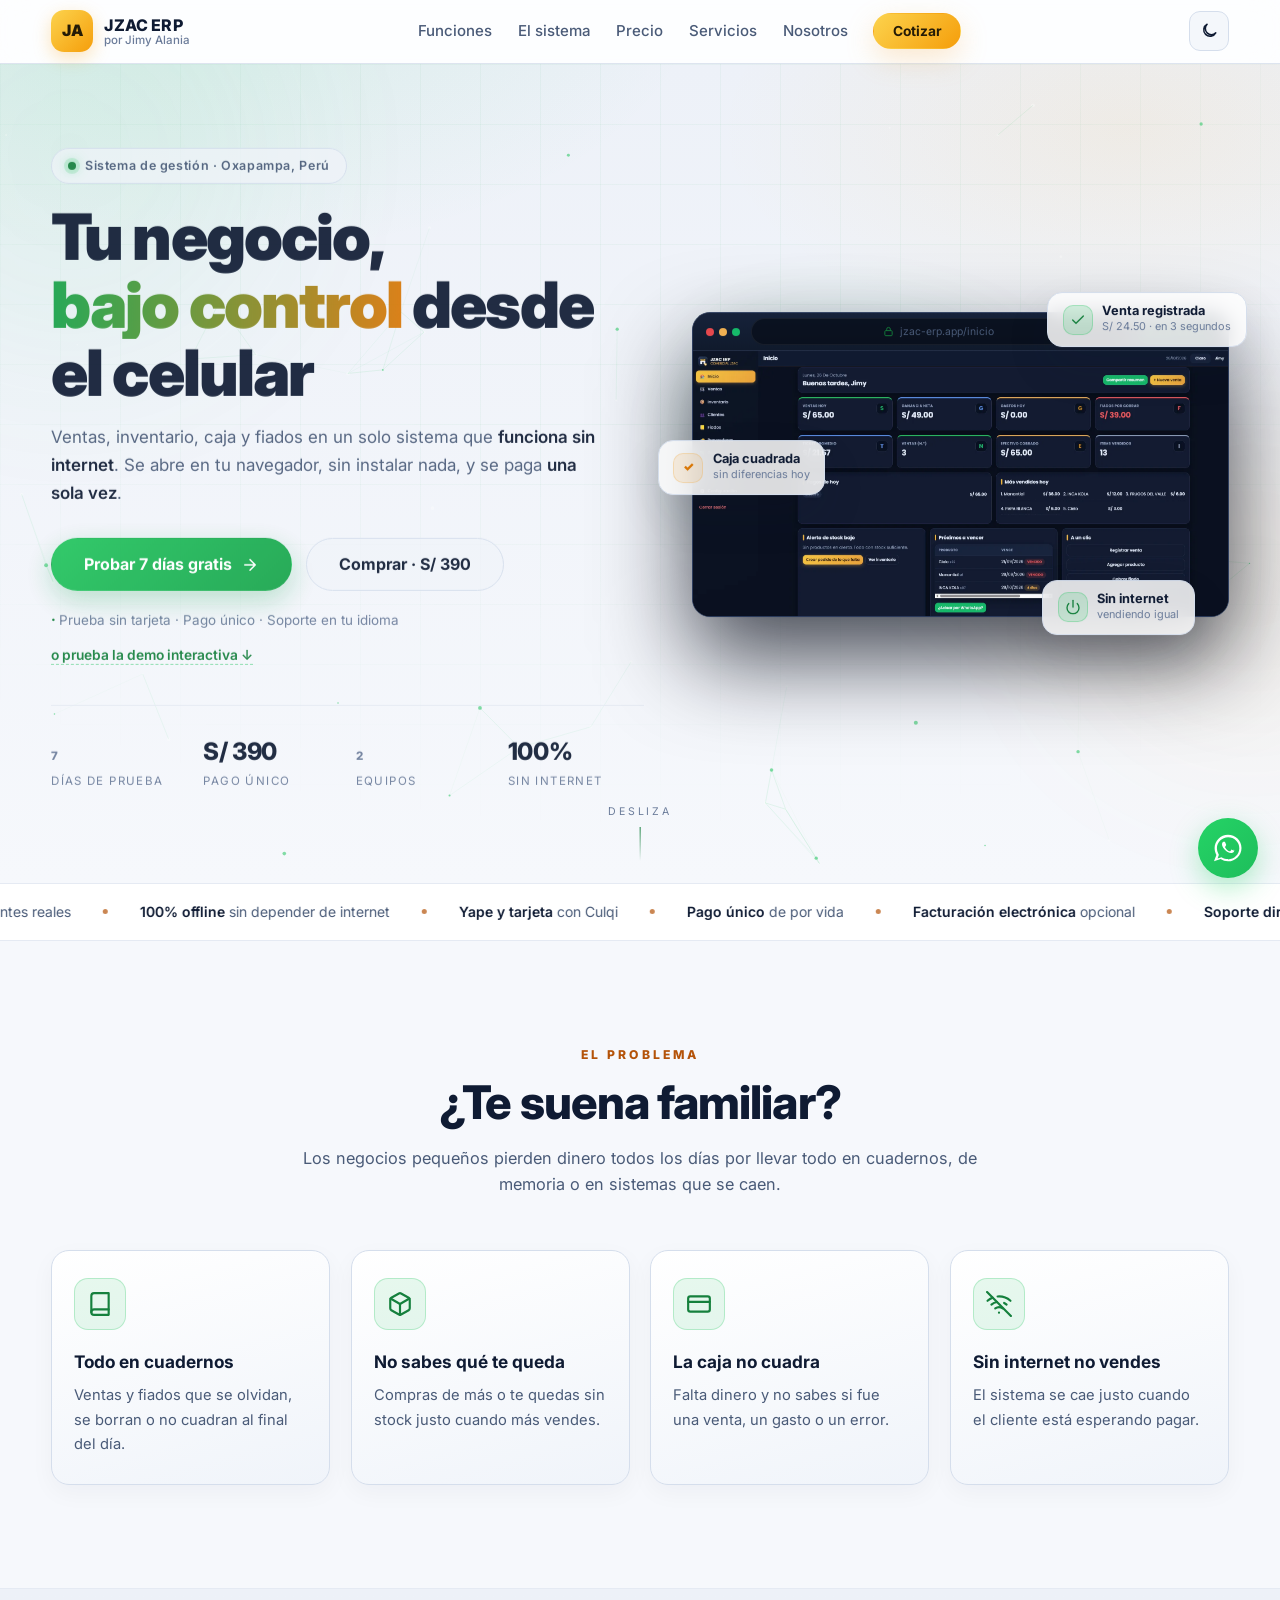
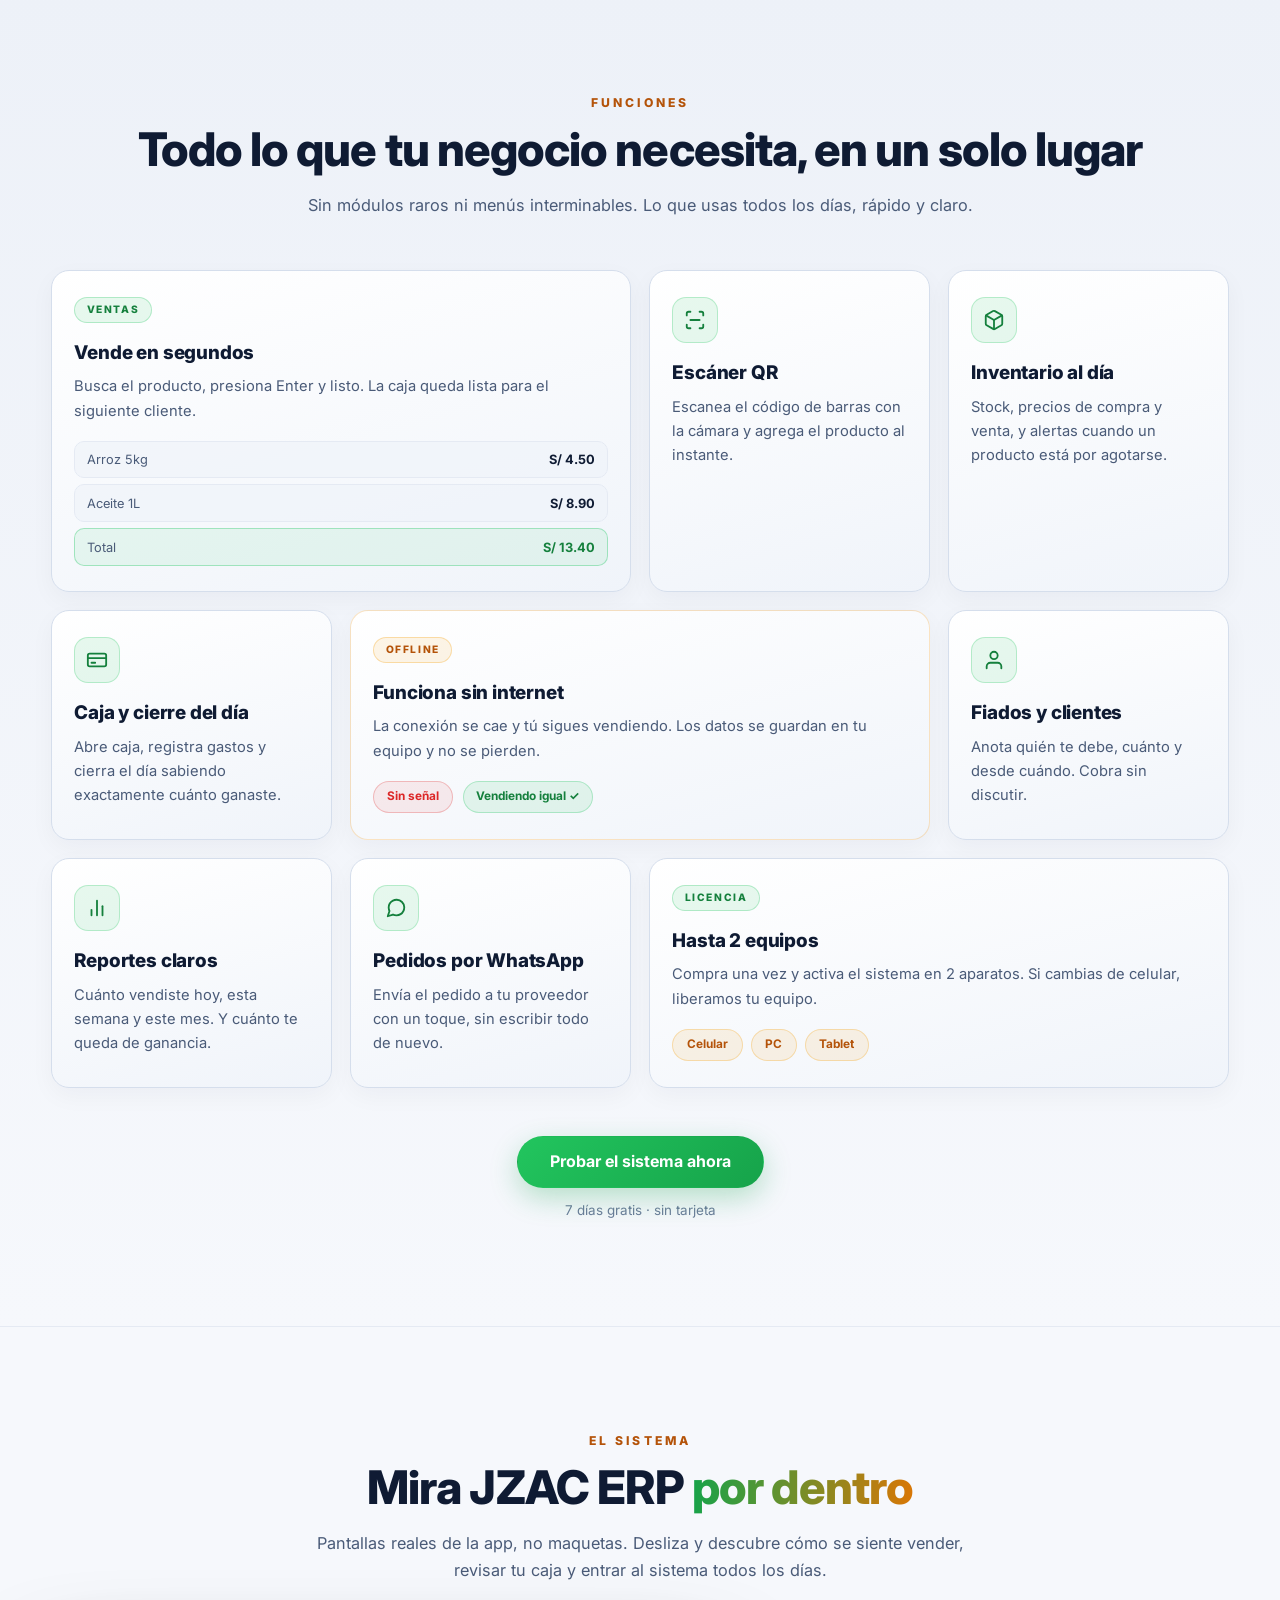
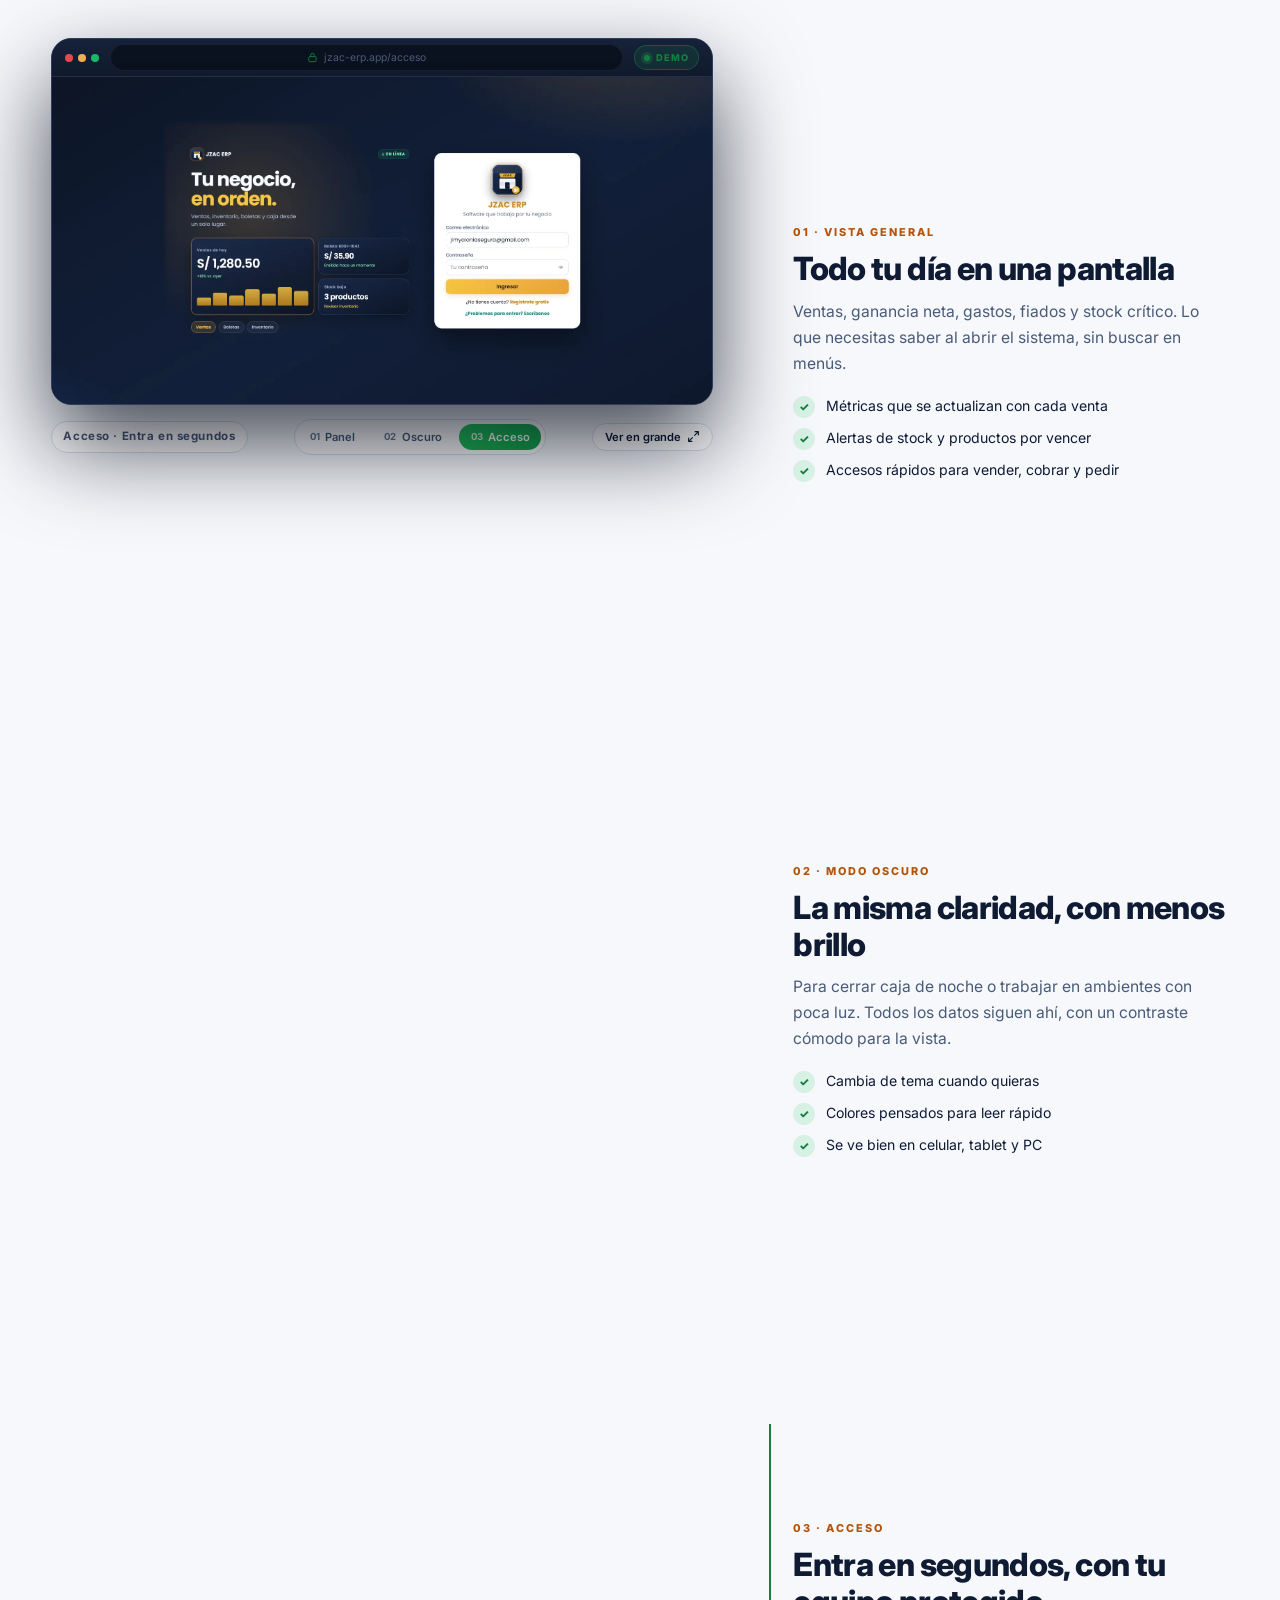
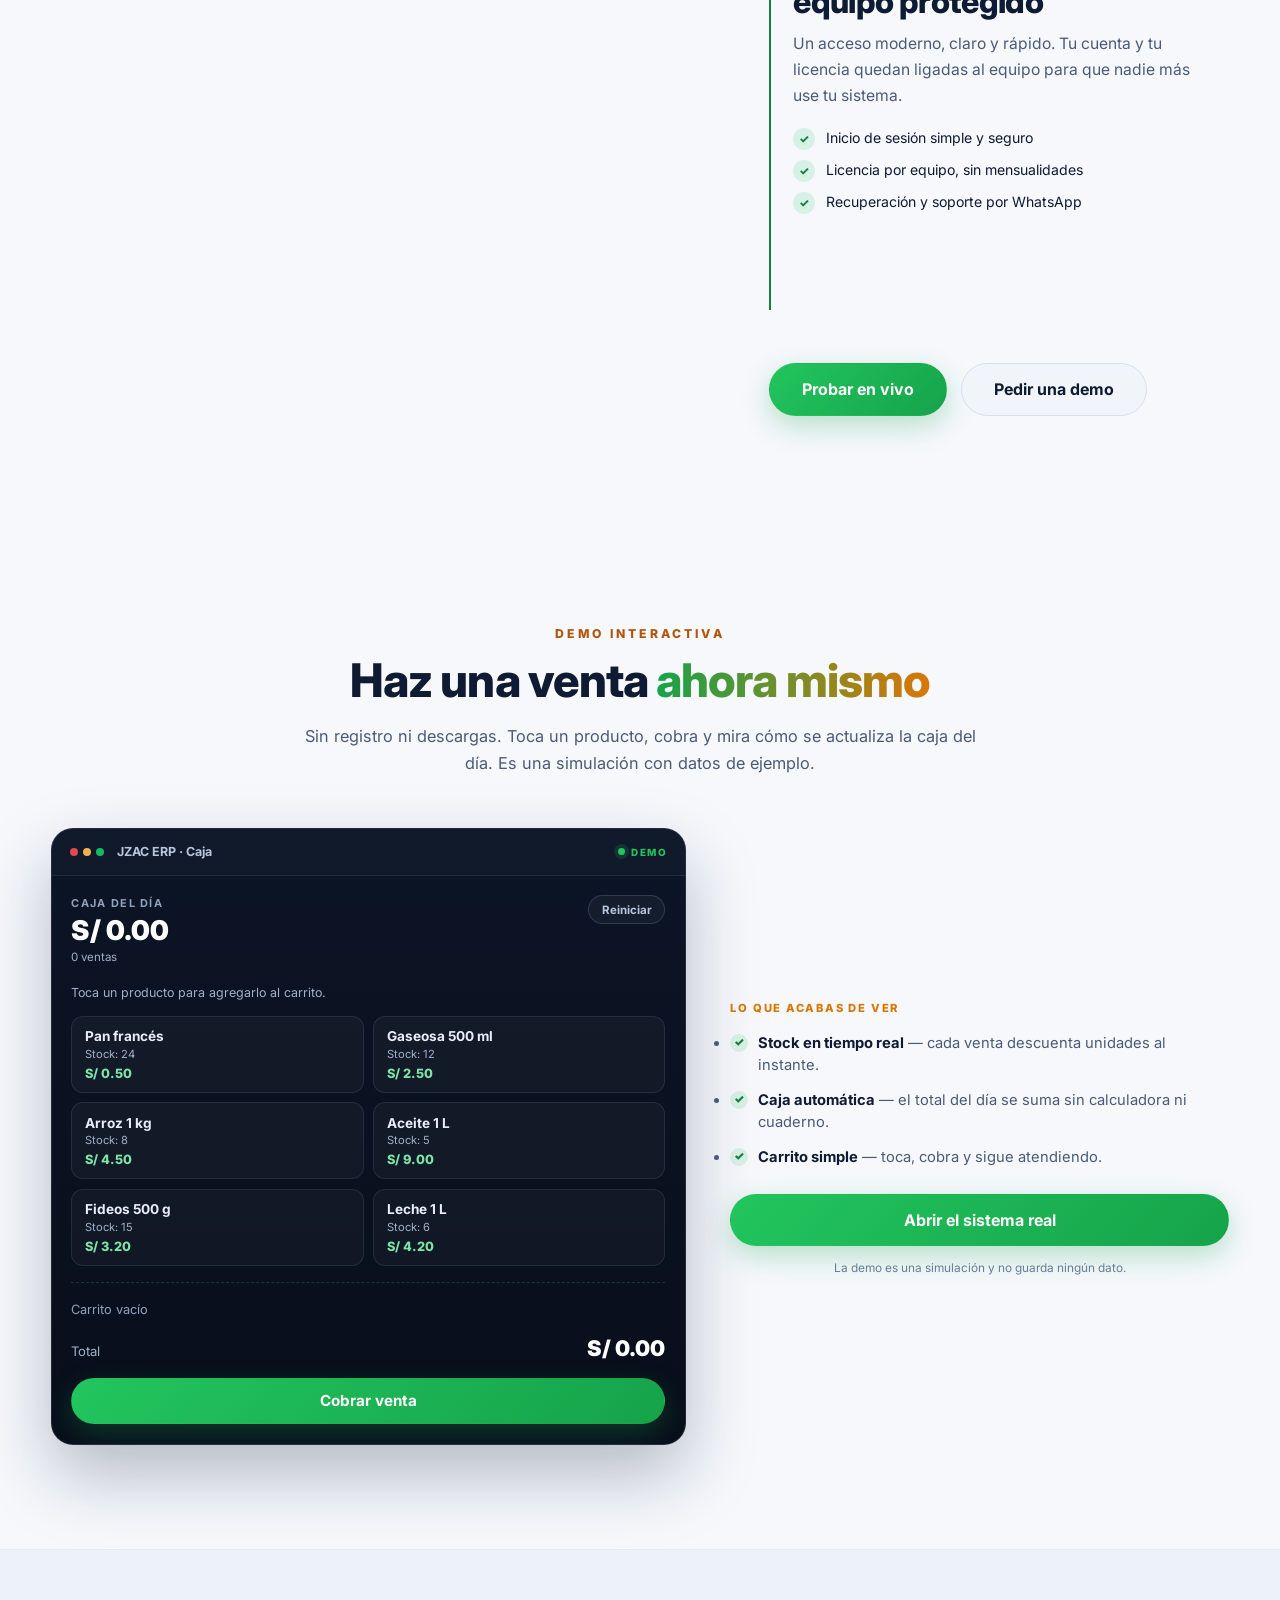
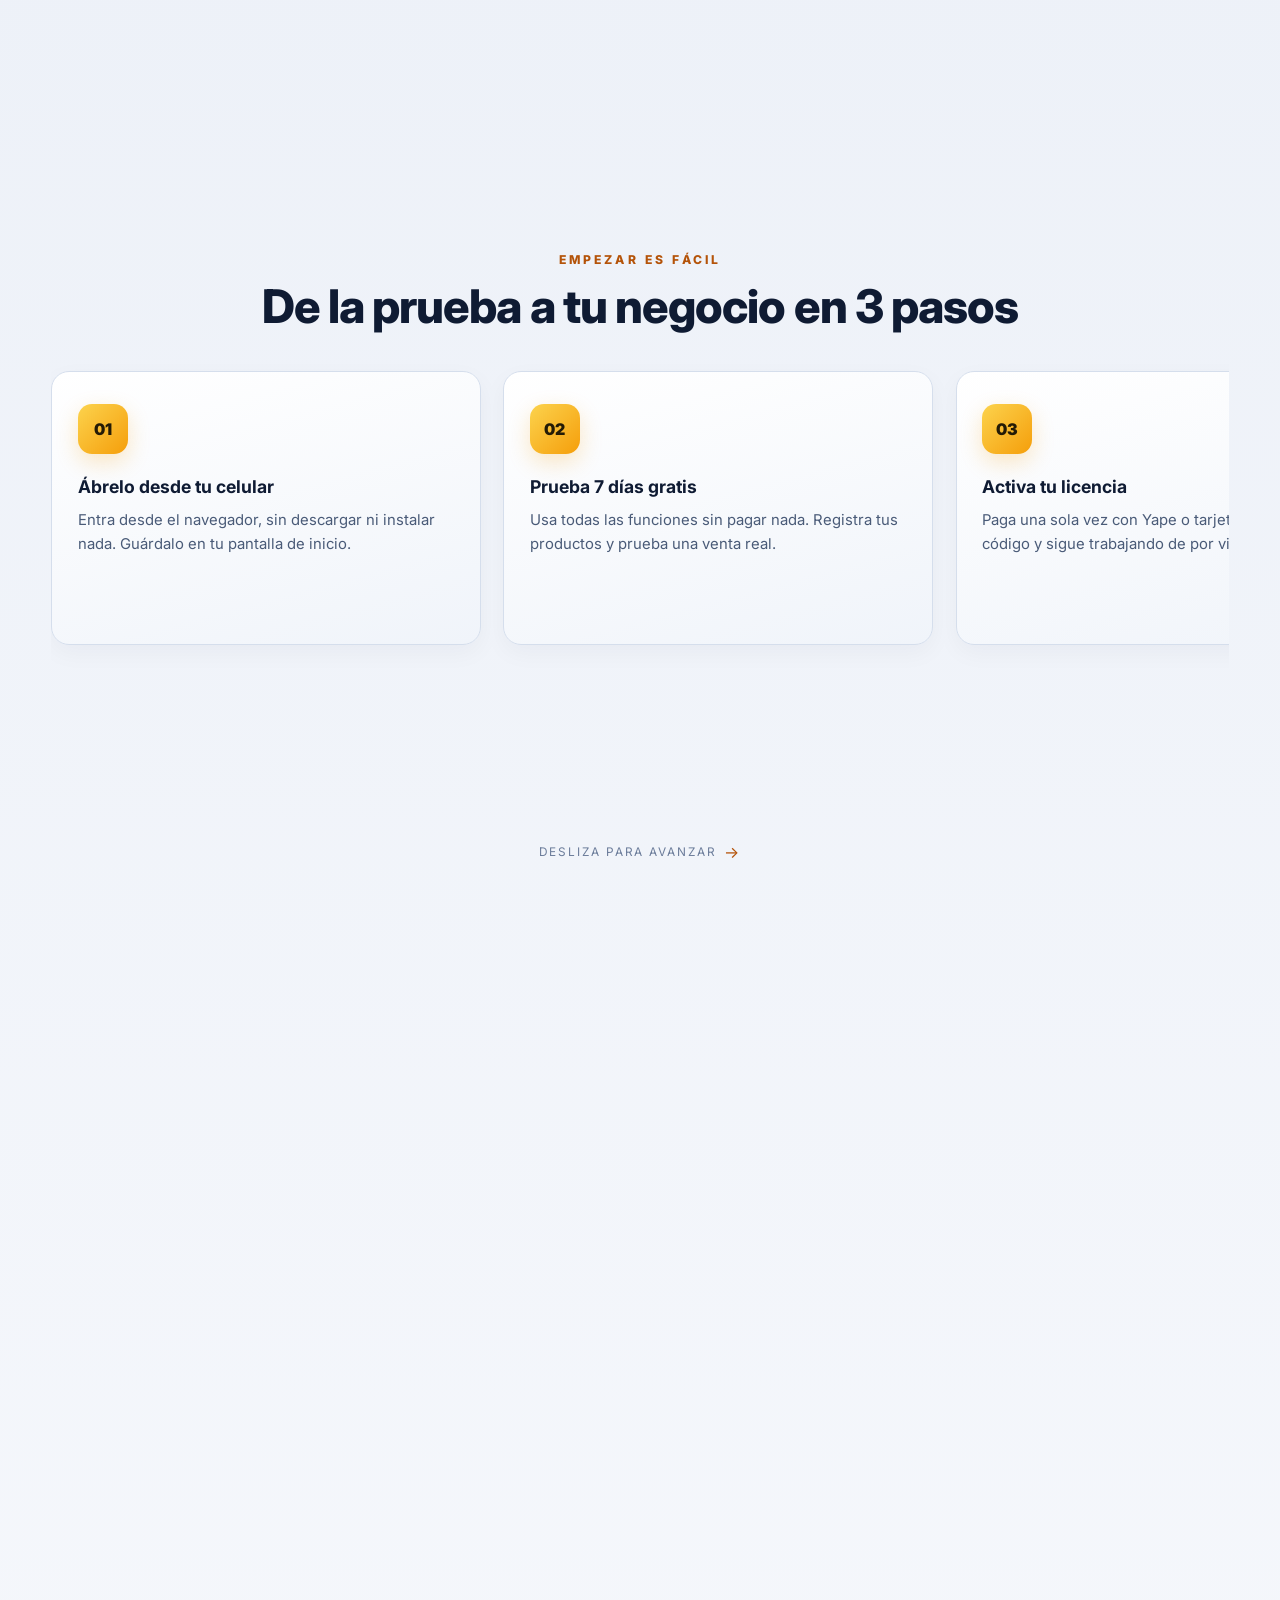
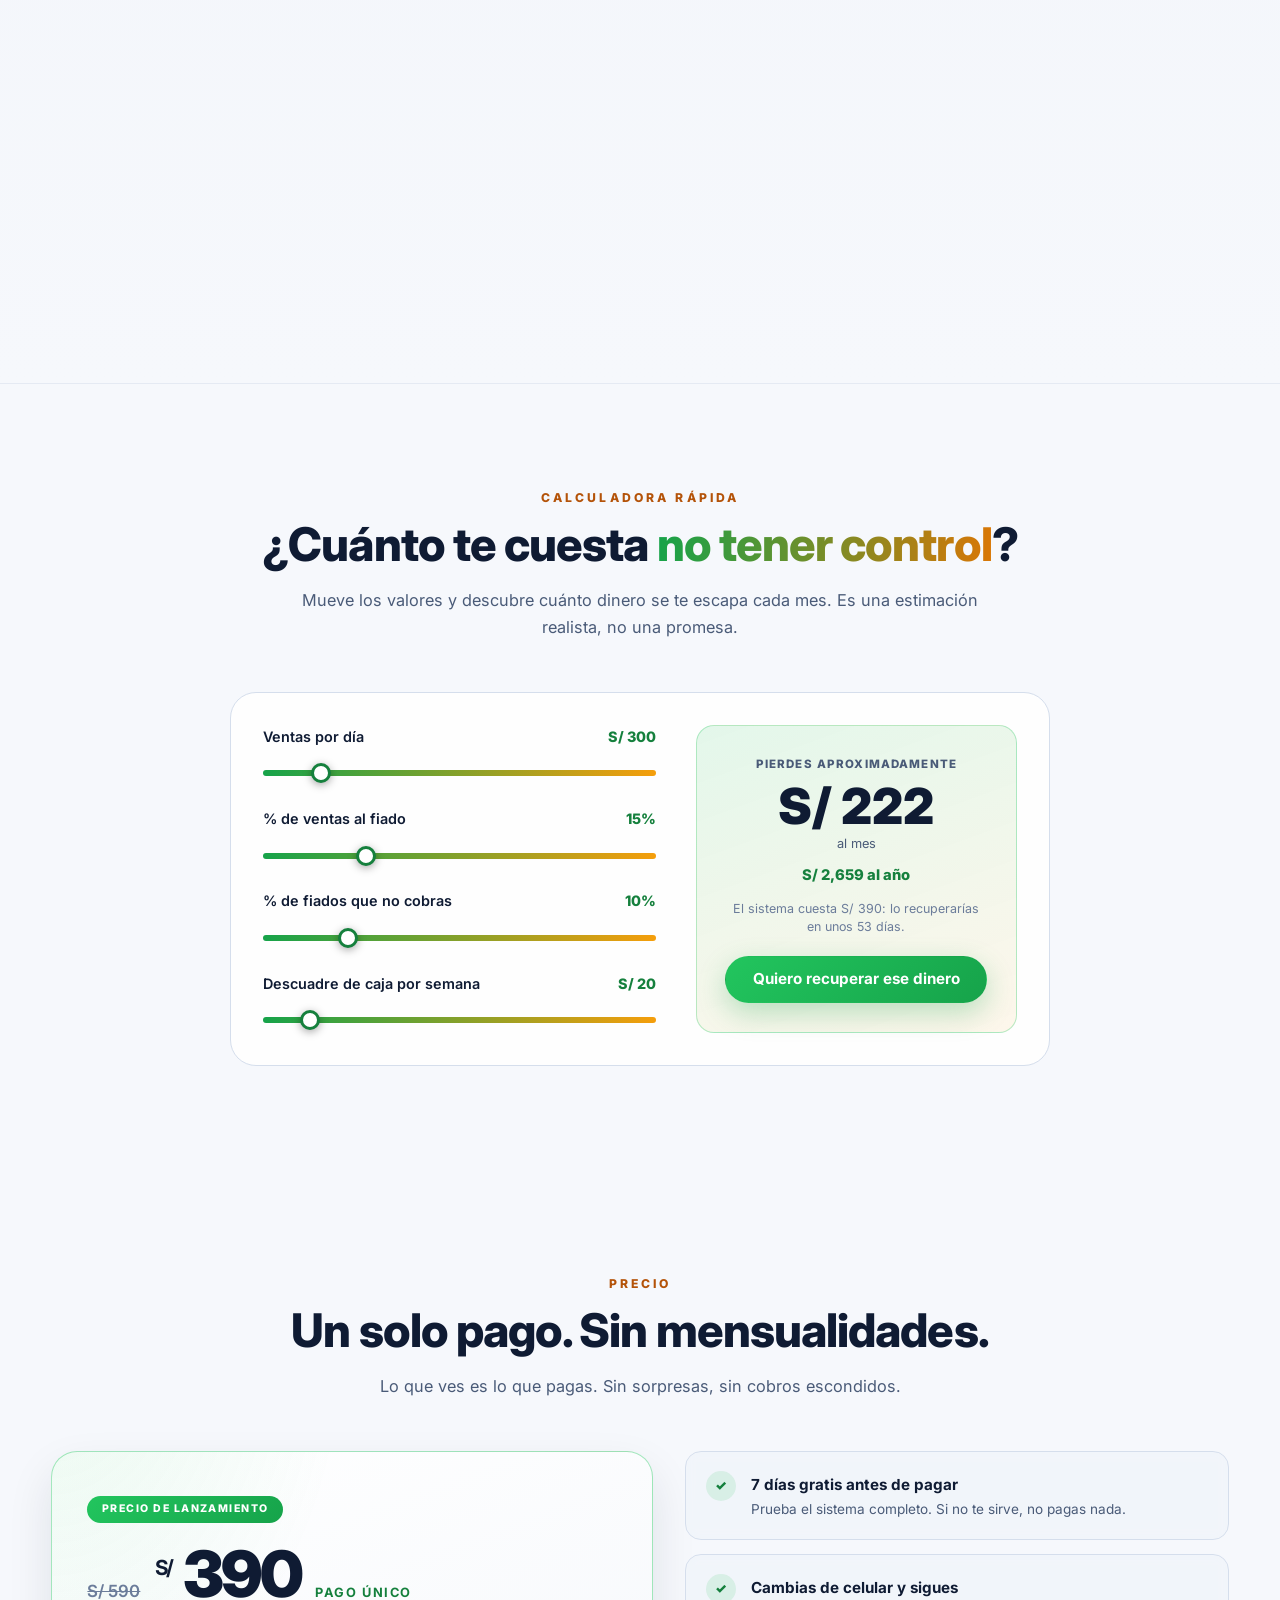
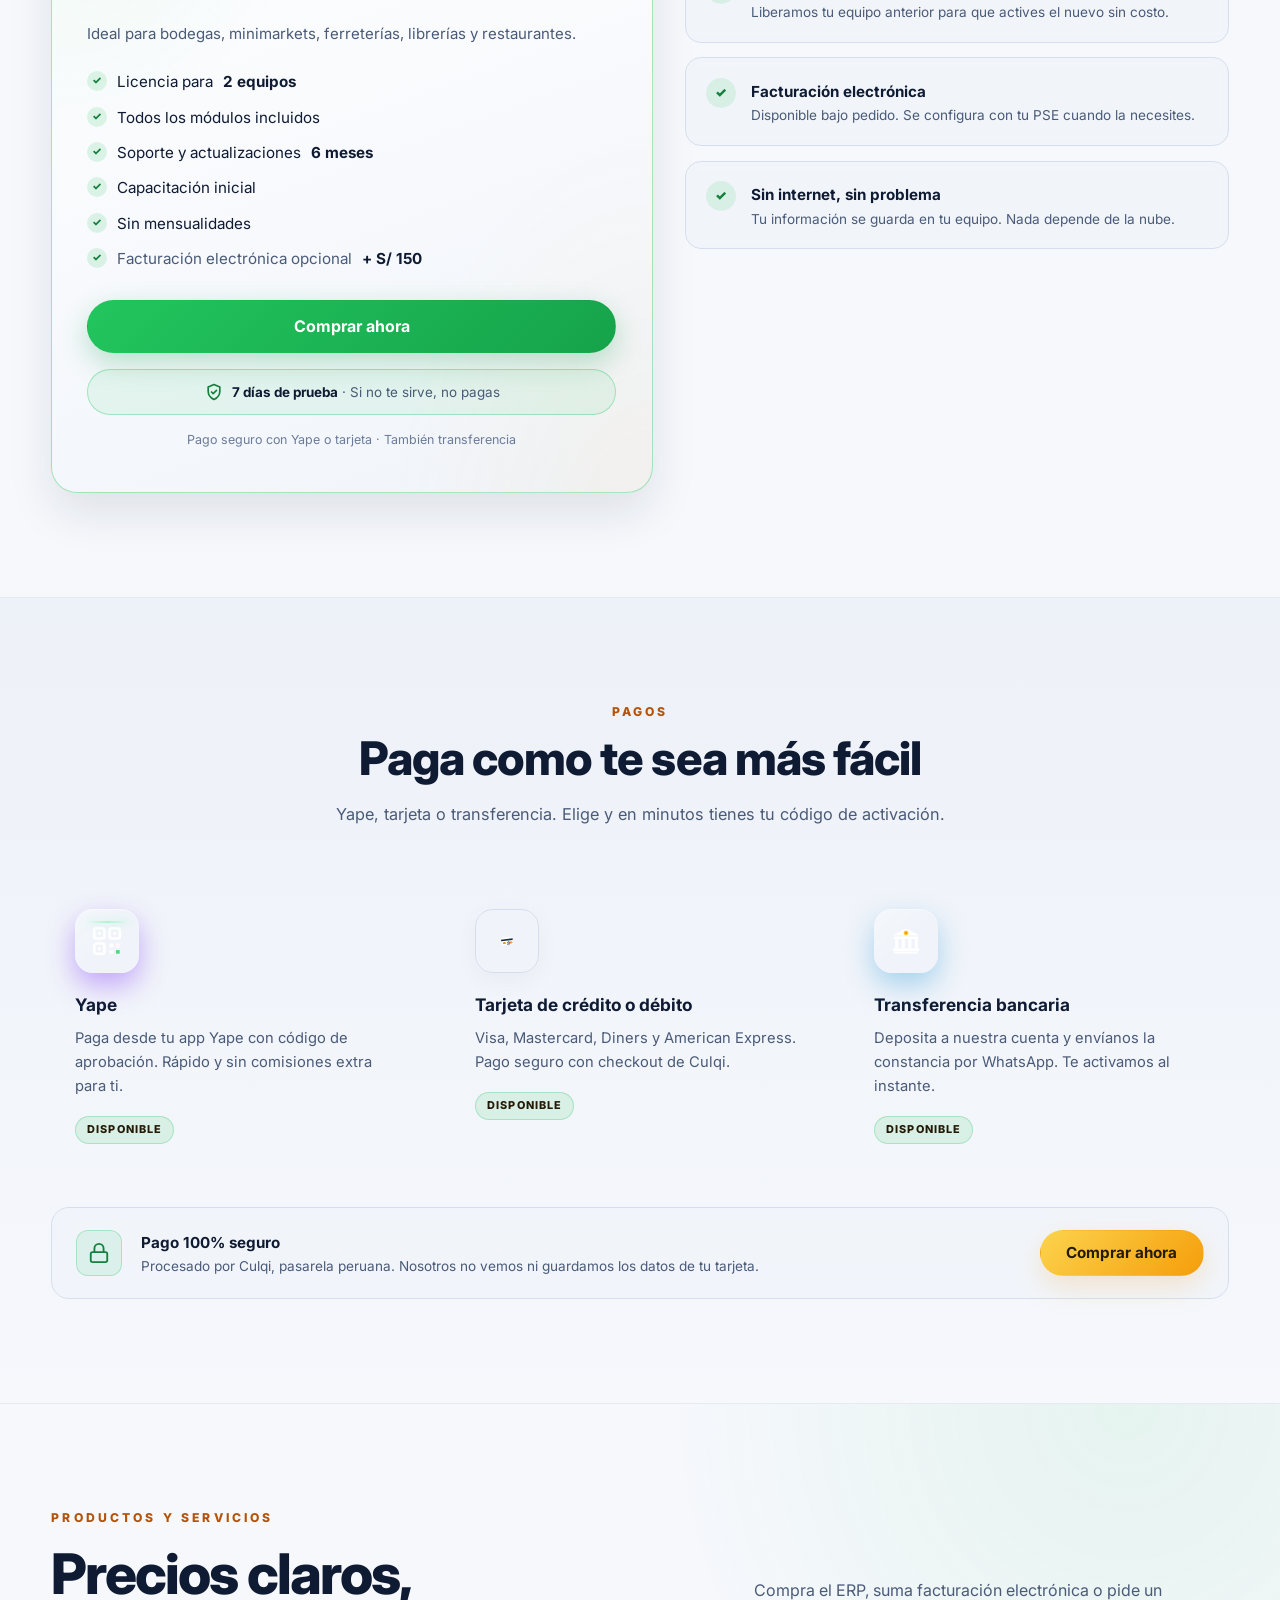
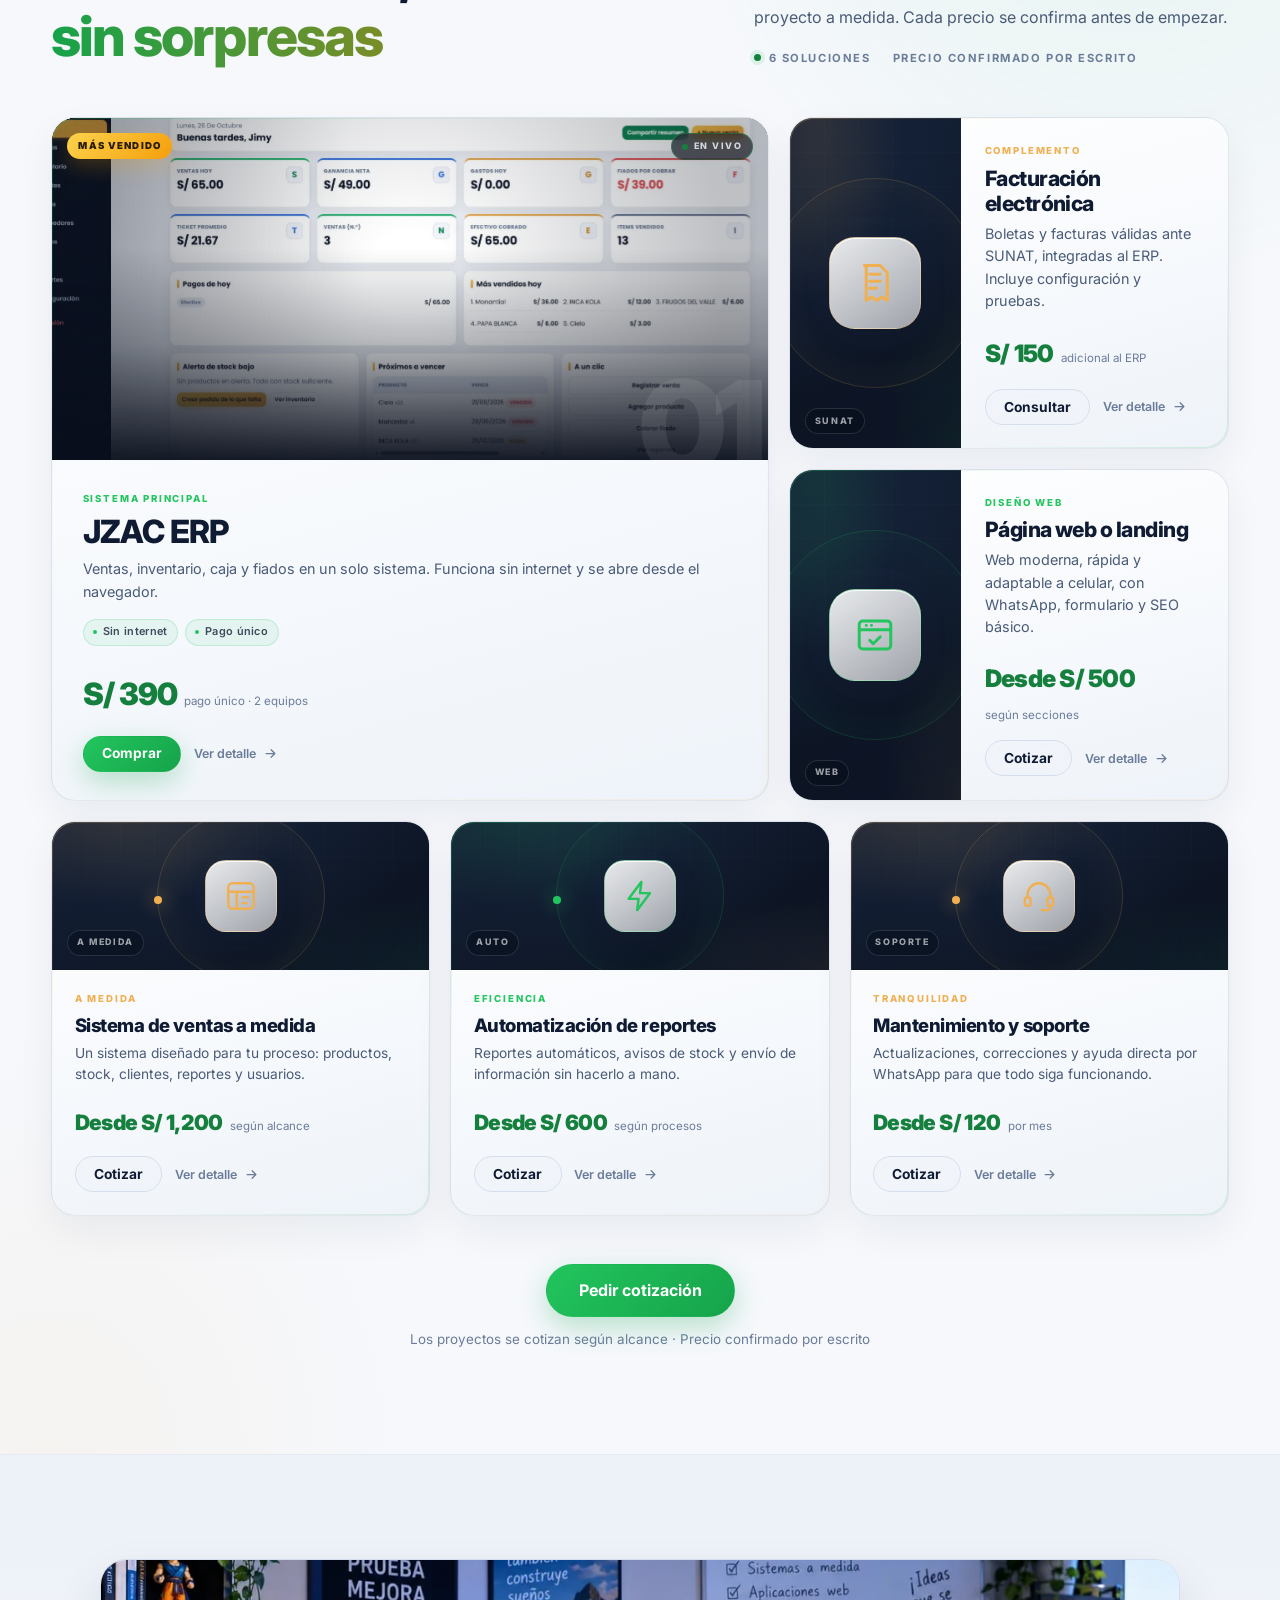
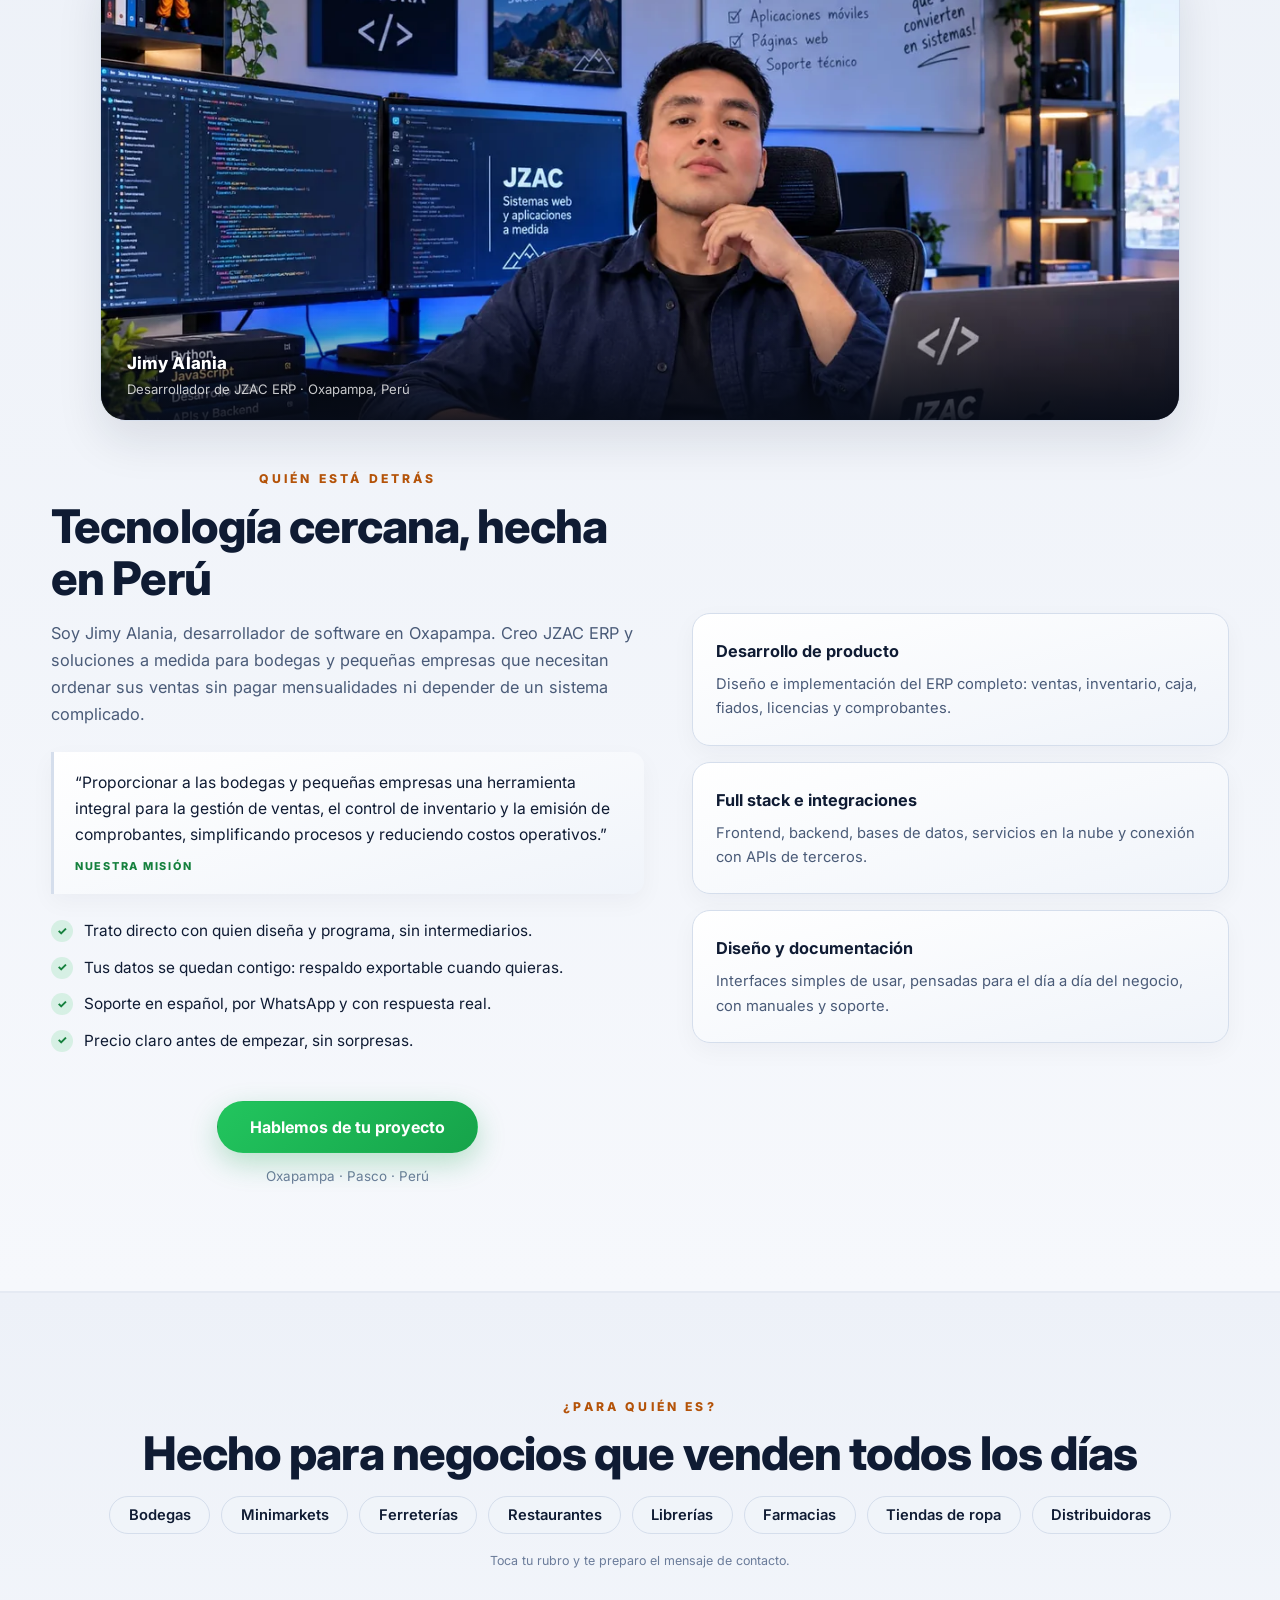
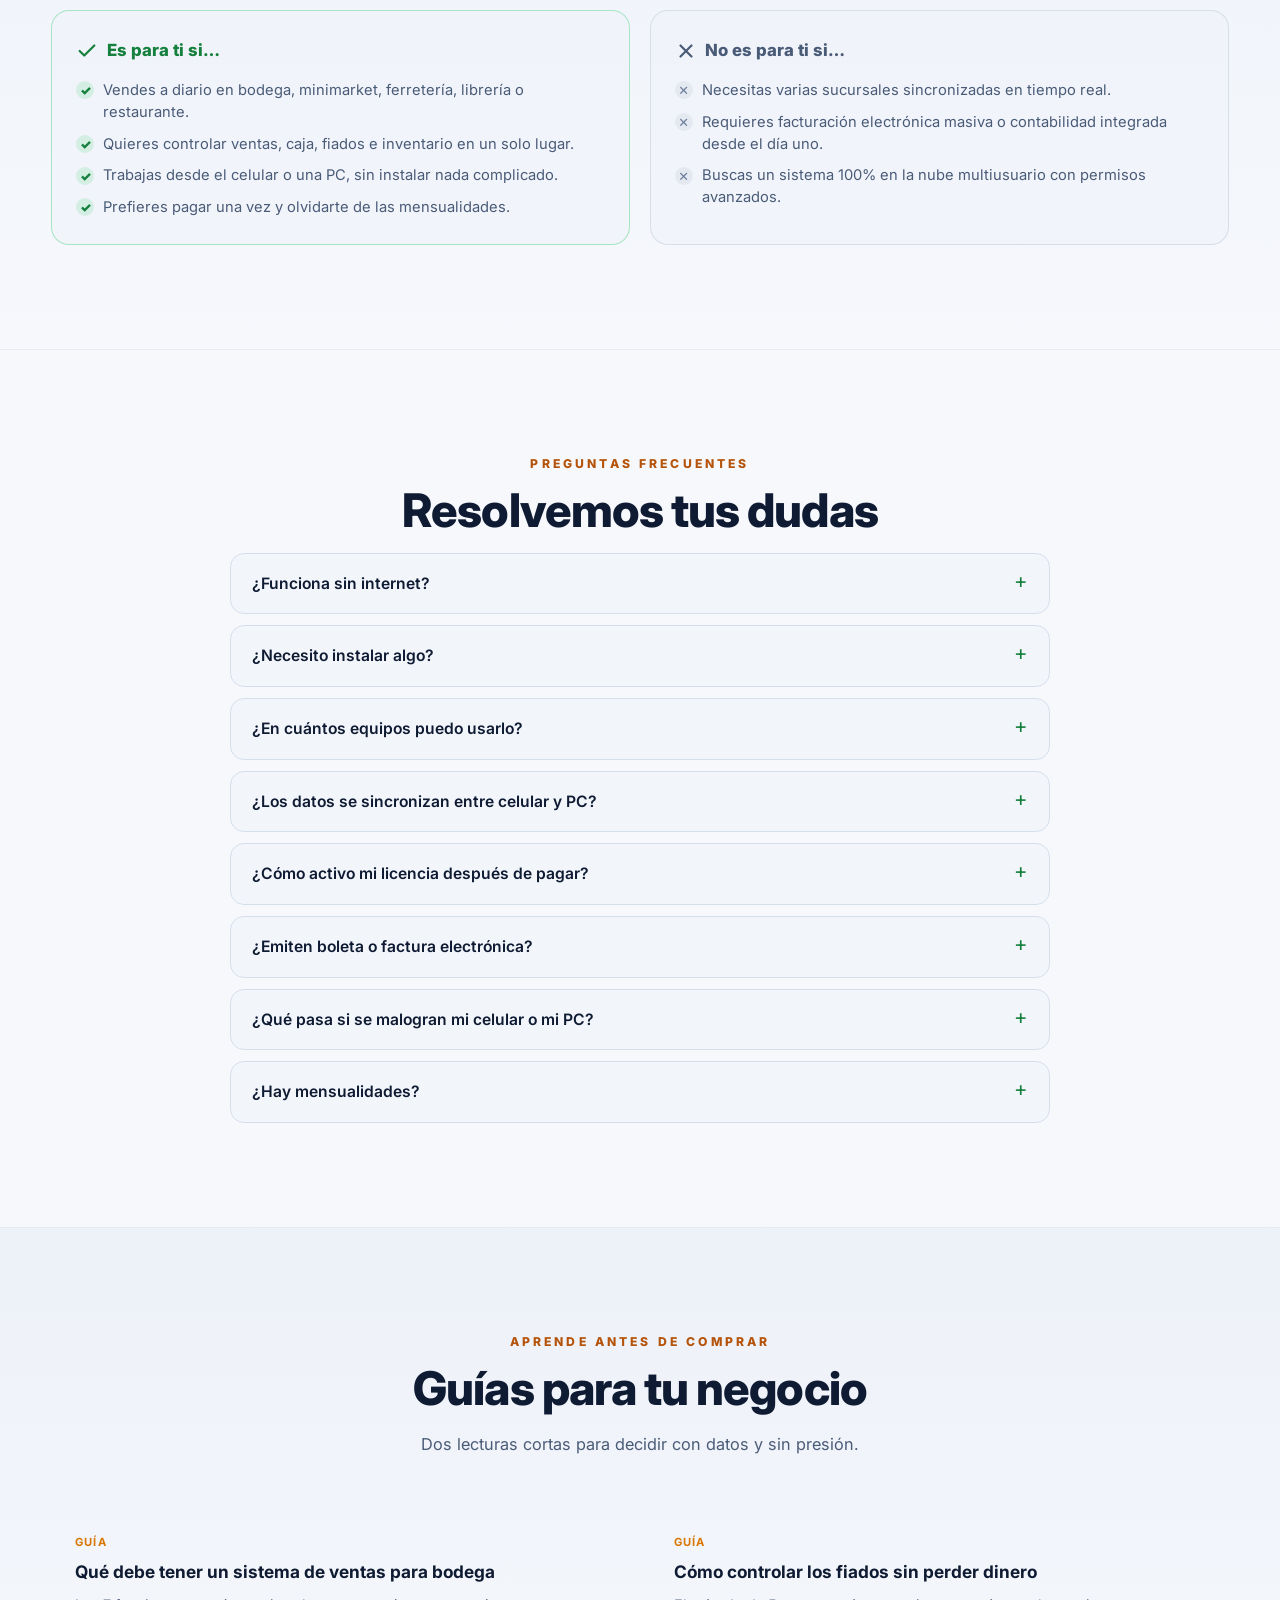
==== commit e07a6510: "Landing: sección de guías, SEO social, canónicas y página 404" ====
--- a/index.html
+++ b/index.html
@@ -29,8 +29,18 @@
   <meta property="og:title" content="JZAC ERP | El sistema de ventas que tu negocio necesita">
   <meta property="og:description" content="Ventas, inventario, caja y fiados en un solo sistema. Funciona sin internet. Pago único de S/ 390.">
   <meta property="og:type" content="website">
+  <meta property="og:site_name" content="JZAC ERP">
+  <meta property="og:locale" content="es_PE">
   <meta property="og:url" content="https://jzac-alania.github.io/">
   <meta property="og:image" content="https://jzac-alania.github.io/og-ja.png">
+  <meta property="og:image:width" content="512">
+  <meta property="og:image:height" content="512">
+  <meta property="og:image:alt" content="Logo de JZAC ERP">
+  <meta name="twitter:card" content="summary_large_image">
+  <meta name="twitter:title" content="JZAC ERP | El sistema de ventas que tu negocio necesita">
+  <meta name="twitter:description" content="Ventas, inventario, caja y fiados en un solo sistema. Funciona sin internet. Pago único de S/ 390.">
+  <meta name="twitter:image" content="https://jzac-alania.github.io/og-ja.png">
+  <link rel="canonical" href="https://jzac-alania.github.io/">
   <!-- Google Fonts -->
   <link rel="preconnect" href="https://fonts.googleapis.com">
   <link rel="preconnect" href="https://fonts.gstatic.com" crossorigin>
@@ -1177,6 +1187,29 @@
       </div>
     </section>
 
+    <!-- ===== GUÍAS ===== -->
+    <section class="section section-alt" id="guias">
+      <div class="container">
+        <p class="section-eyebrow reveal">Aprende antes de comprar</p>
+        <h2 class="section-title reveal">Guías para tu negocio</h2>
+        <p class="section-lead reveal">Dos lecturas cortas para decidir con datos y sin presión.</p>
+        <div class="guias-grid">
+          <a class="guia-card reveal" href="sistema-ventas-bodega.html">
+            <span class="guia-tag">Guía</span>
+            <h3>Qué debe tener un sistema de ventas para bodega</h3>
+            <p>Las 7 funciones que sí necesitas, los errores más caros y cuánto cuesta en Perú.</p>
+            <span class="guia-leer">Leer guía →</span>
+          </a>
+          <a class="guia-card reveal" href="control-de-fiados.html">
+            <span class="guia-tag">Guía</span>
+            <h3>Cómo controlar los fiados sin perder dinero</h3>
+            <p>El método de 5 pasos, qué anotar siempre y cómo cobrar a tiempo.</p>
+            <span class="guia-leer">Leer guía →</span>
+          </a>
+        </div>
+      </div>
+    </section>
+
     <!-- ===== CONTACTO ===== -->
     <section class="section section-contact" id="contacto">
       <div class="container contact-grid">
--- a/styles.css
+++ b/styles.css
@@ -190,6 +190,14 @@
 .section-lead-left { text-align: left; margin-left: 0; }
 .section-cta { display: flex; flex-direction: column; align-items: center; gap: 0.7rem; margin-top: 3rem; }
 .section-cta-note { font-size: 0.84rem; color: var(--muted-2); }
+
+.guias-grid { display: grid; grid-template-columns: repeat(2, 1fr); gap: 1.2rem; margin-top: 2.2rem; }
+.guia-card { display: flex; flex-direction: column; gap: 0.55rem; padding: 1.5rem; border: 1px solid var(--linea); border-radius: 16px; background: var(--superficie-2); transition: transform 0.2s ease, border-color 0.2s ease; }
+.guia-card:hover { transform: translateY(-3px); border-color: var(--dorado); }
+.guia-tag { font-size: 0.7rem; font-weight: 700; letter-spacing: 0.1em; text-transform: uppercase; color: var(--dorado-bright); }
+.guia-card h3 { font-size: 1.08rem; line-height: 1.35; color: var(--text); }
+.guia-card p { font-size: 0.9rem; color: var(--text-muted); }
+.guia-leer { margin-top: auto; font-size: 0.88rem; font-weight: 600; color: var(--verde-bright); }
 
 .grad-text {
   background: var(--grad-text);
@@ -1415,6 +1423,7 @@
   .nav-toggle.open span:nth-child(3) { transform: translateY(-7px) rotate(-45deg); }
 
   .section { padding: 4.6rem 0; }
+  .guias-grid { grid-template-columns: 1fr; }
   .section-lead { margin-bottom: 2.4rem; }
   .hero { padding: 2.4rem 0 4rem; }
   .hero-title { font-size: clamp(2.1rem, 9vw, 3rem); }
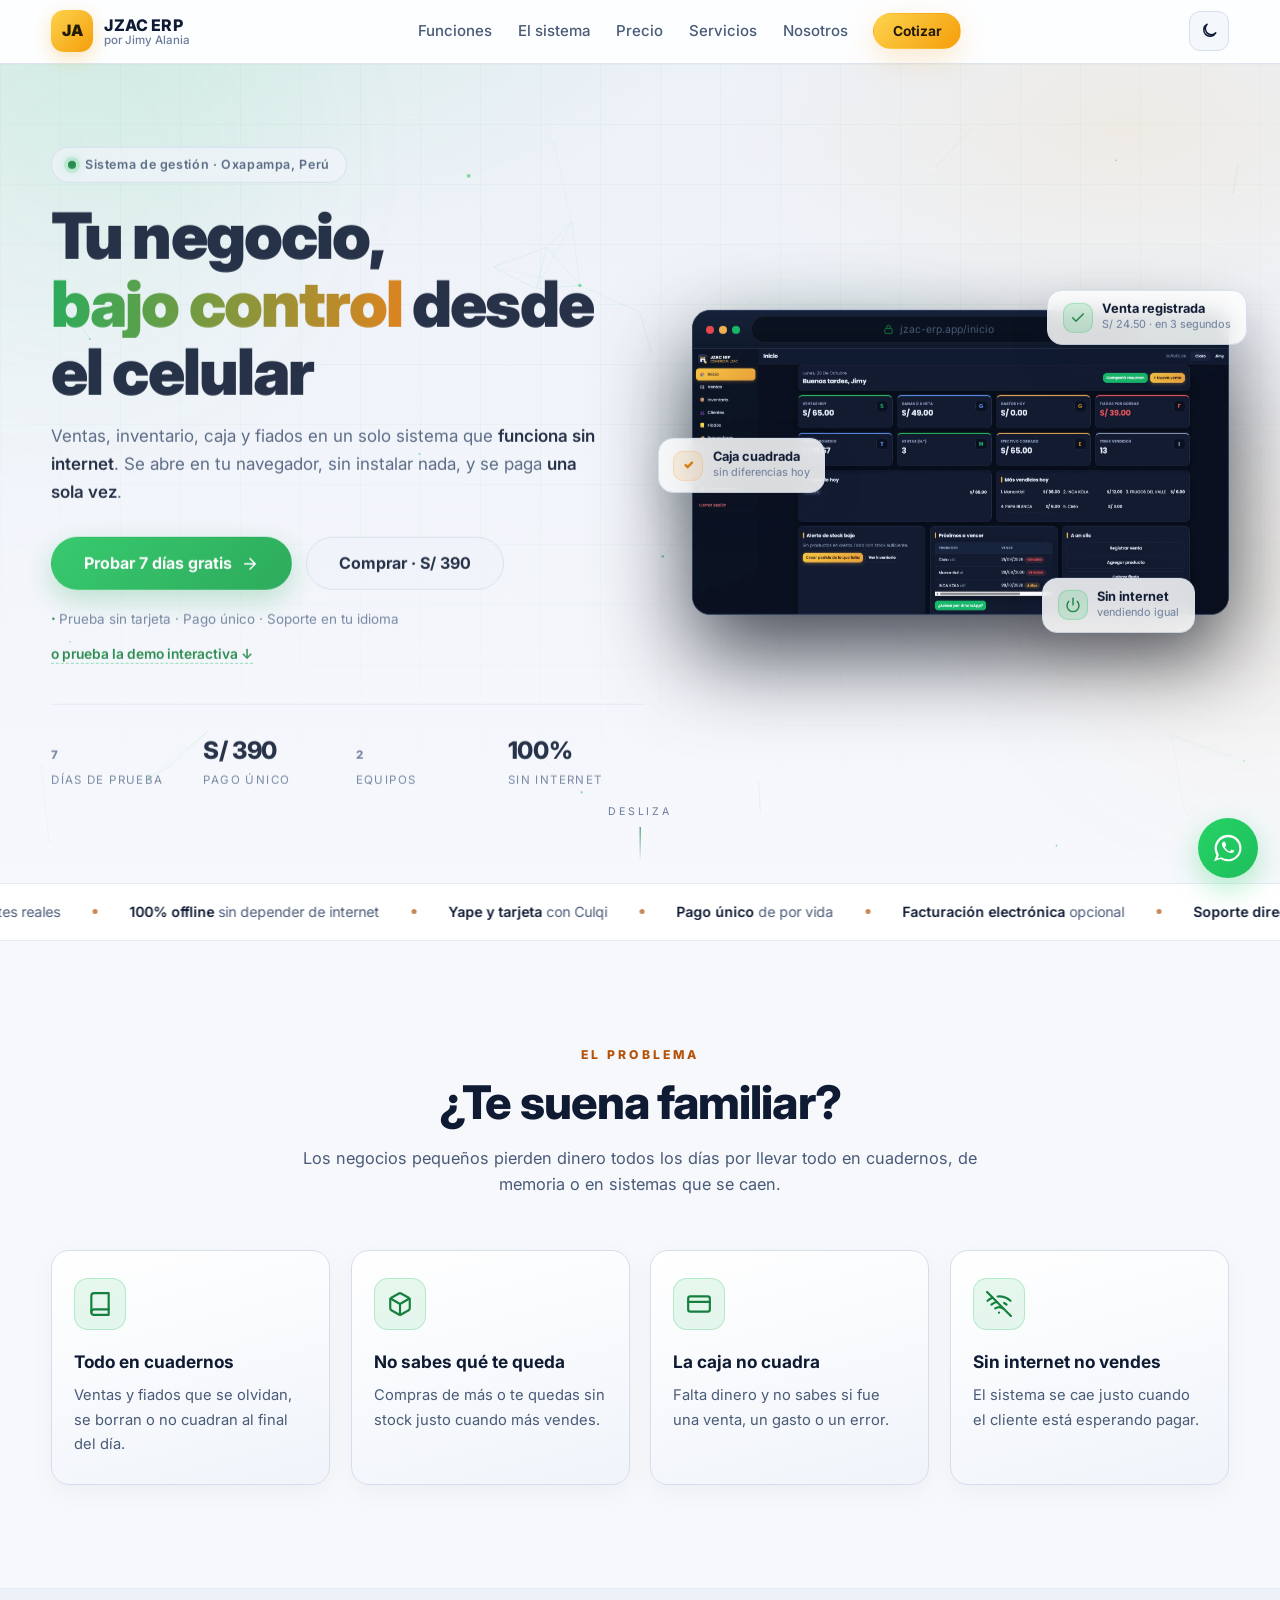
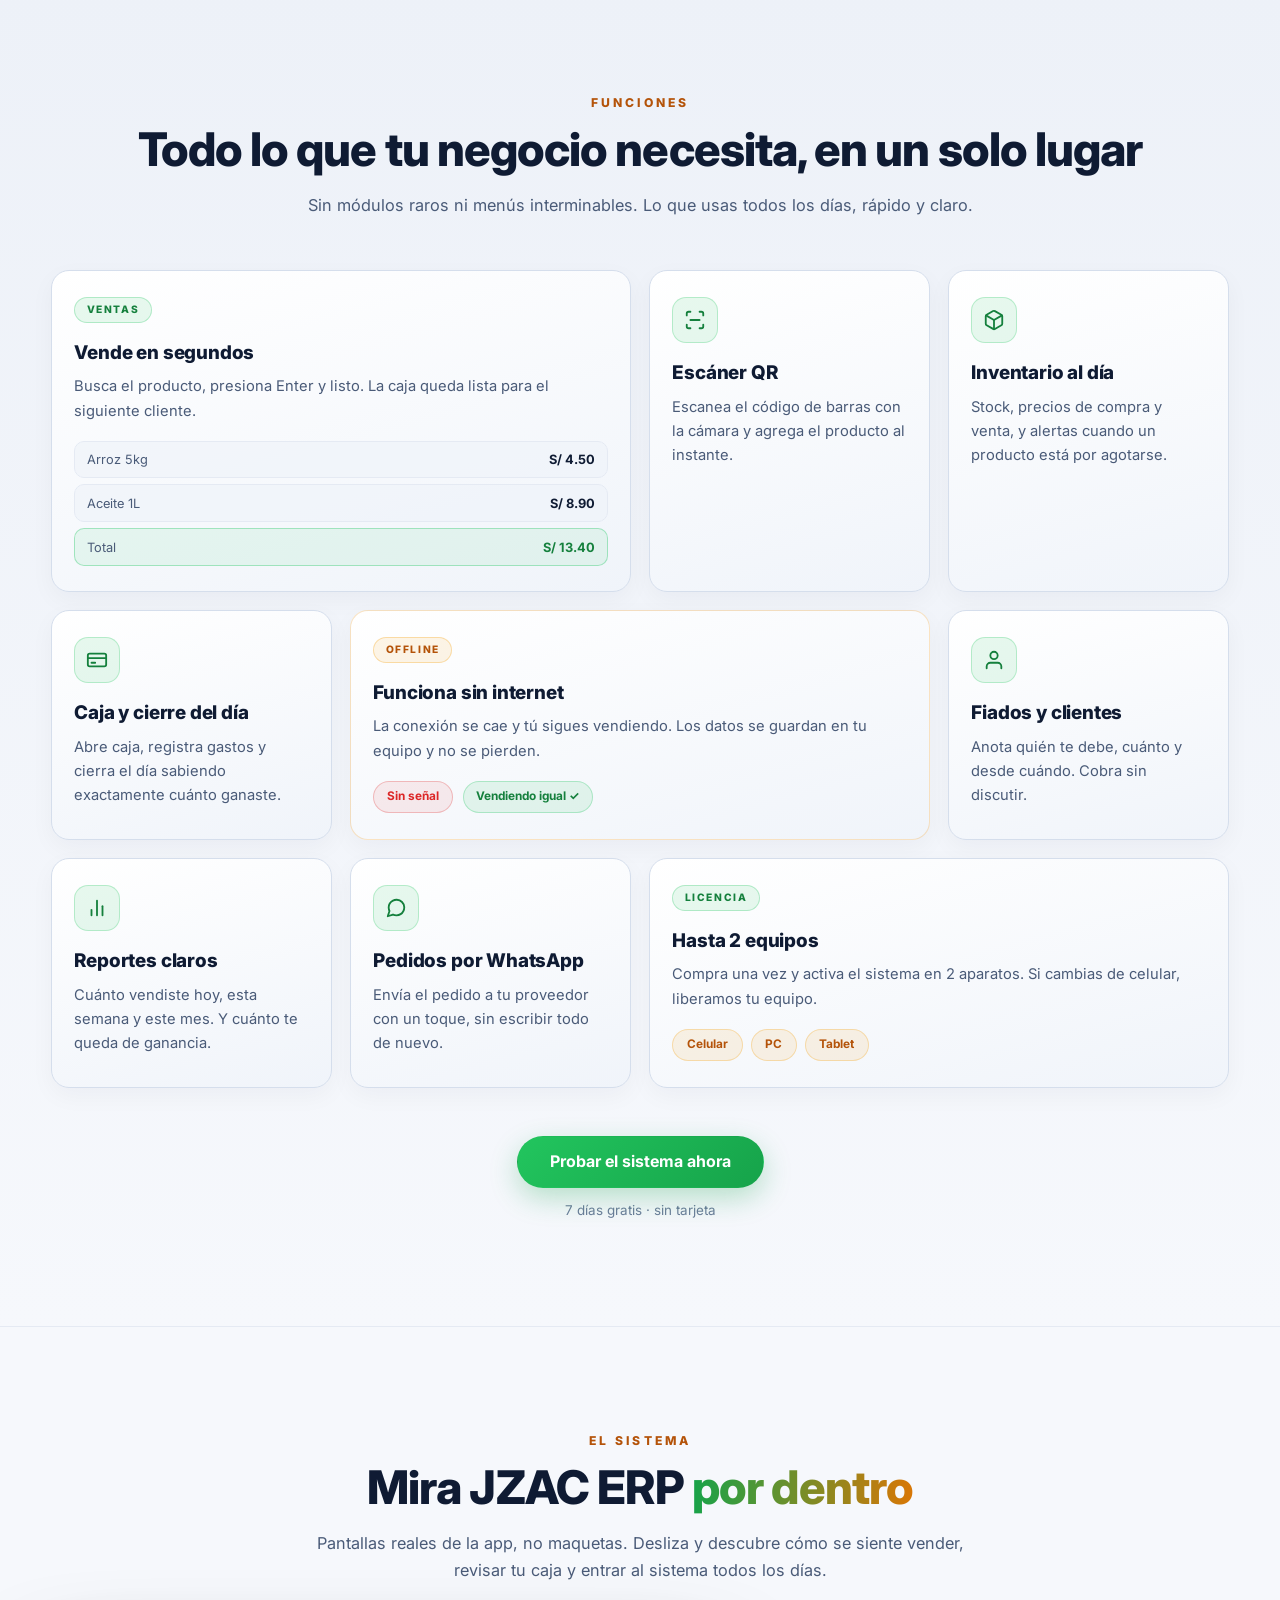
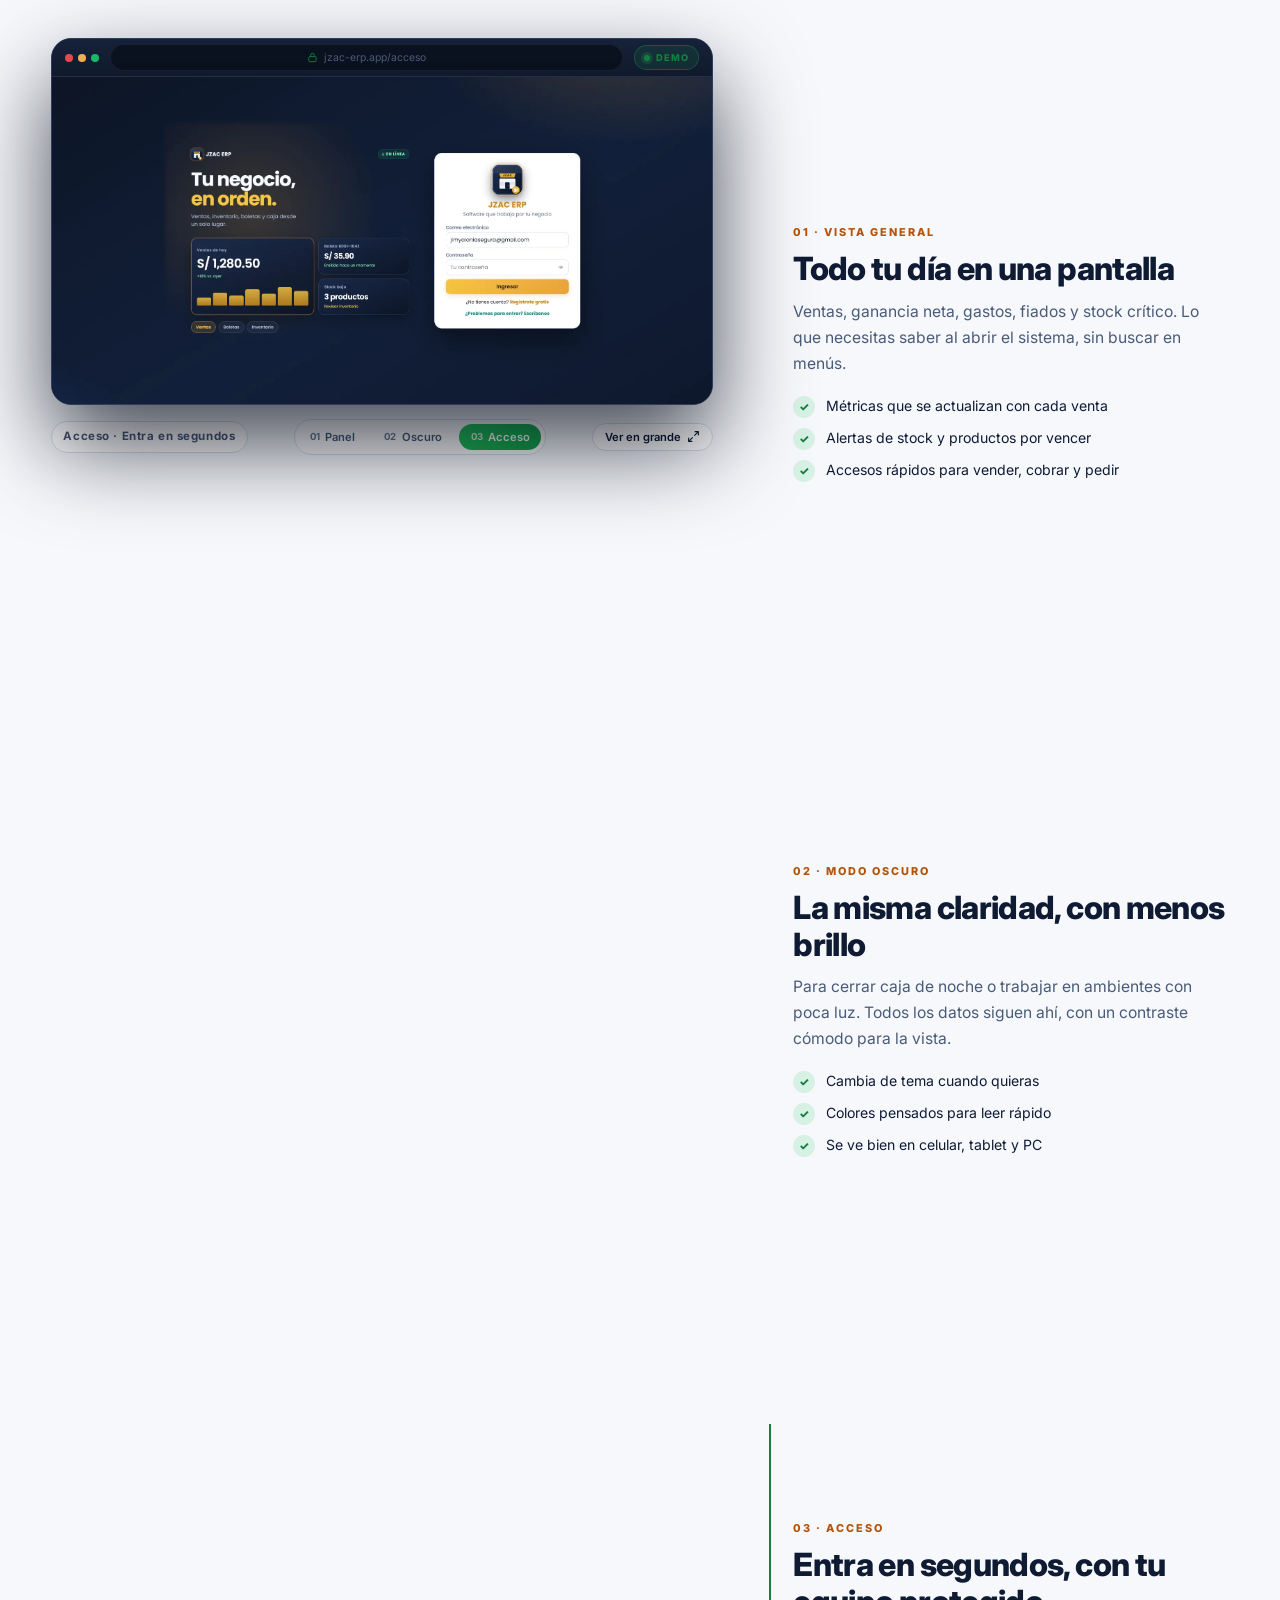
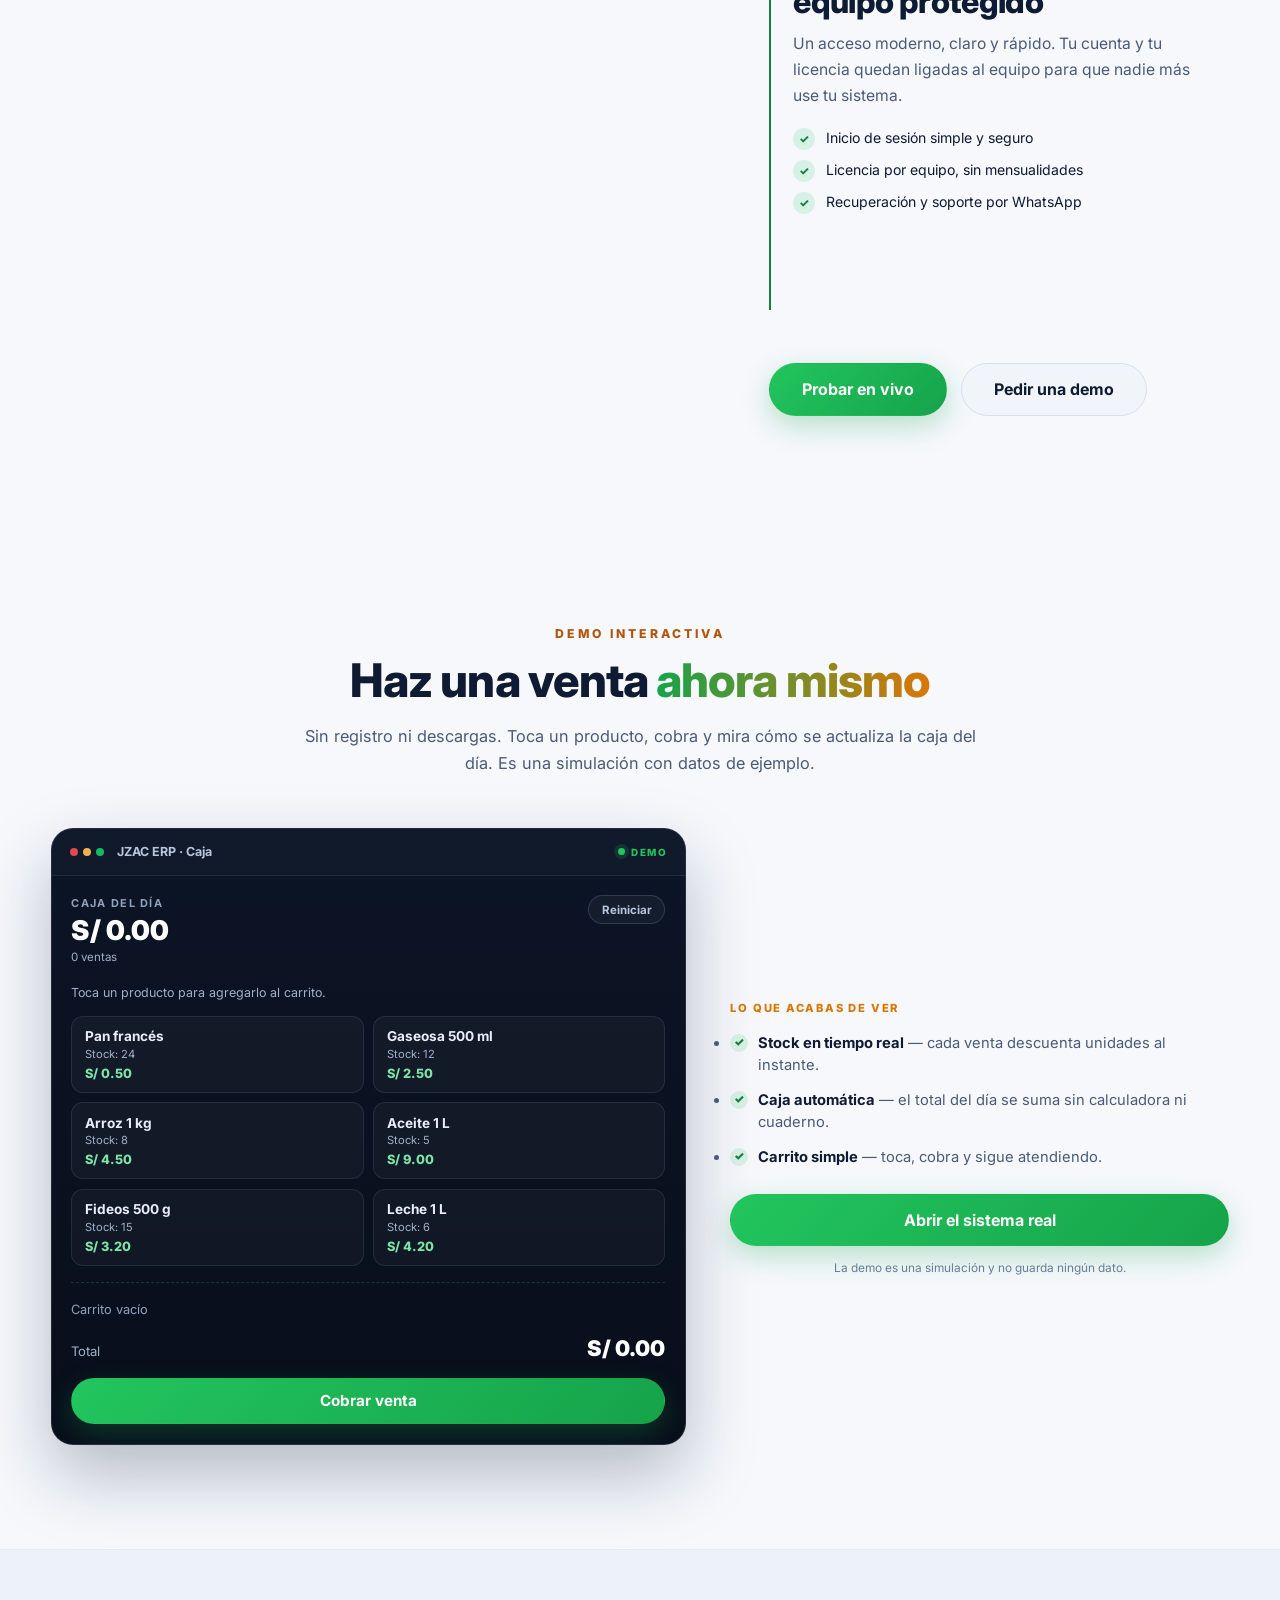
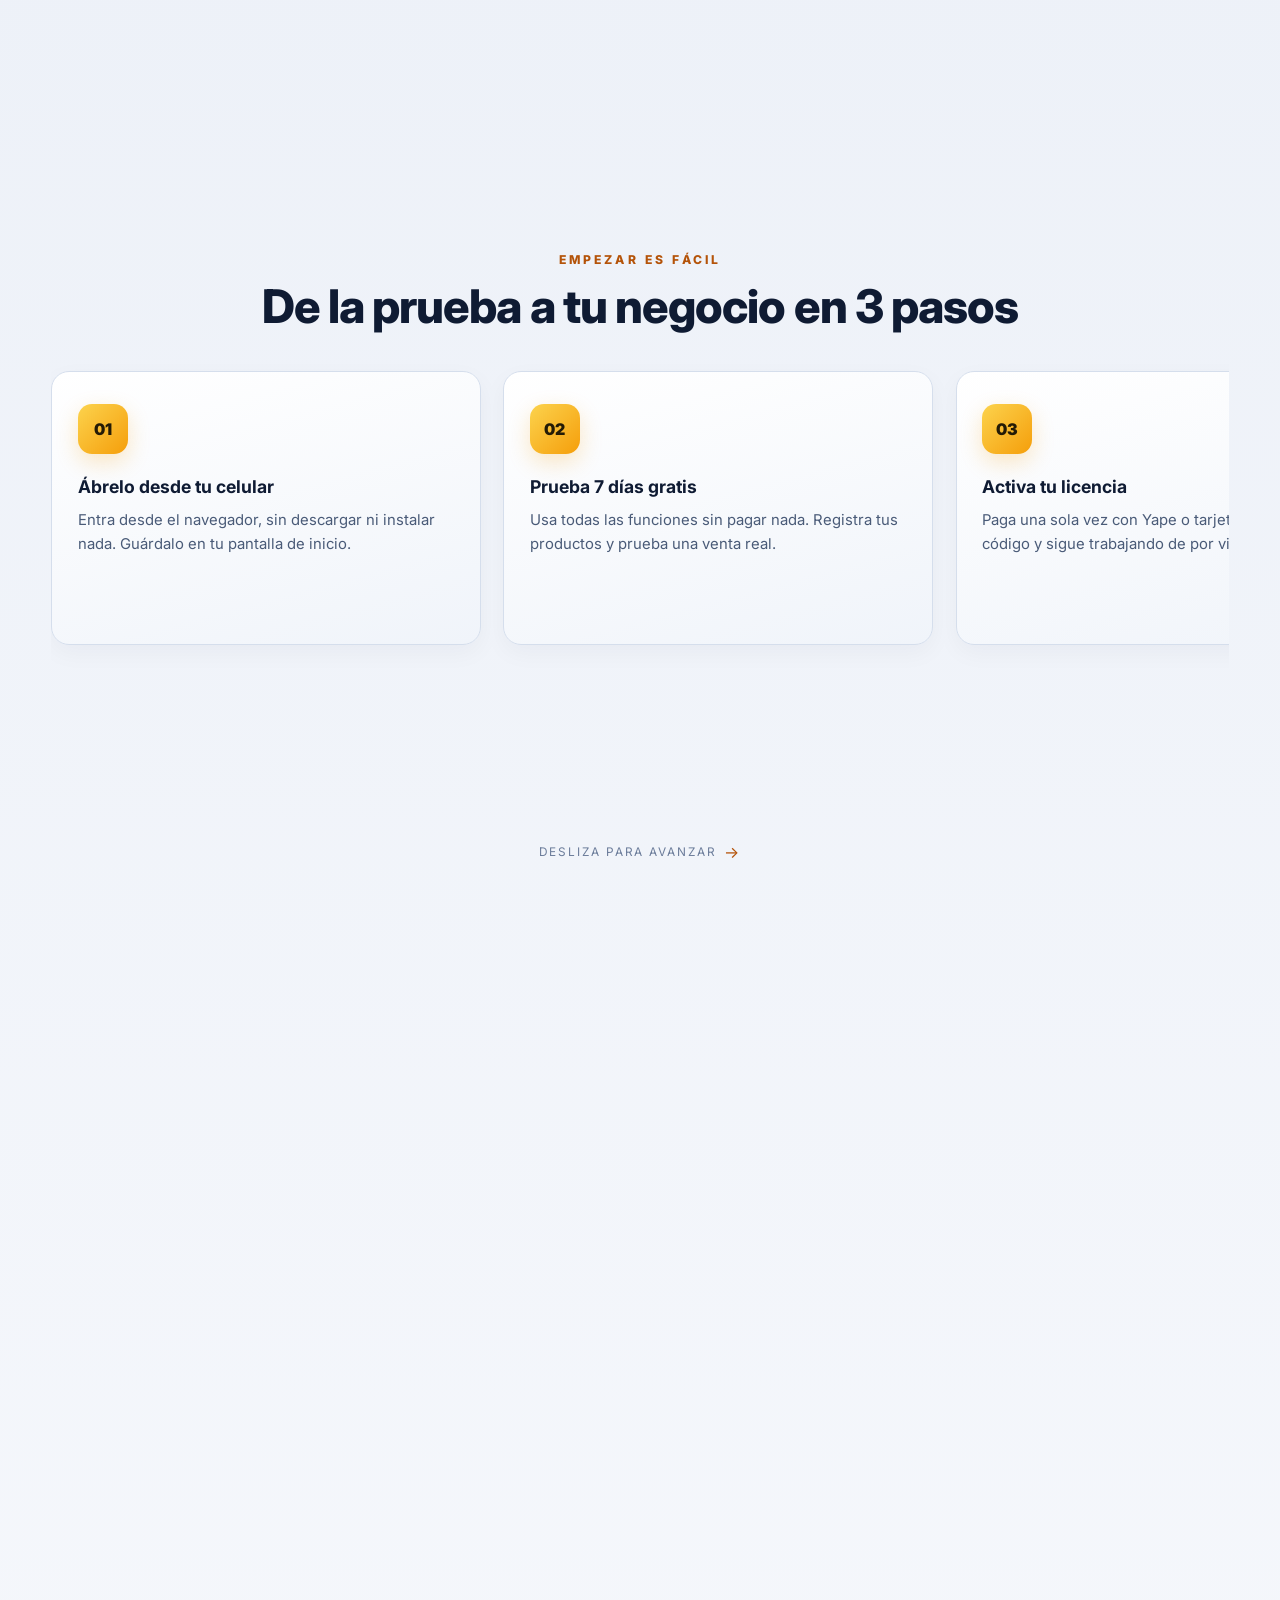
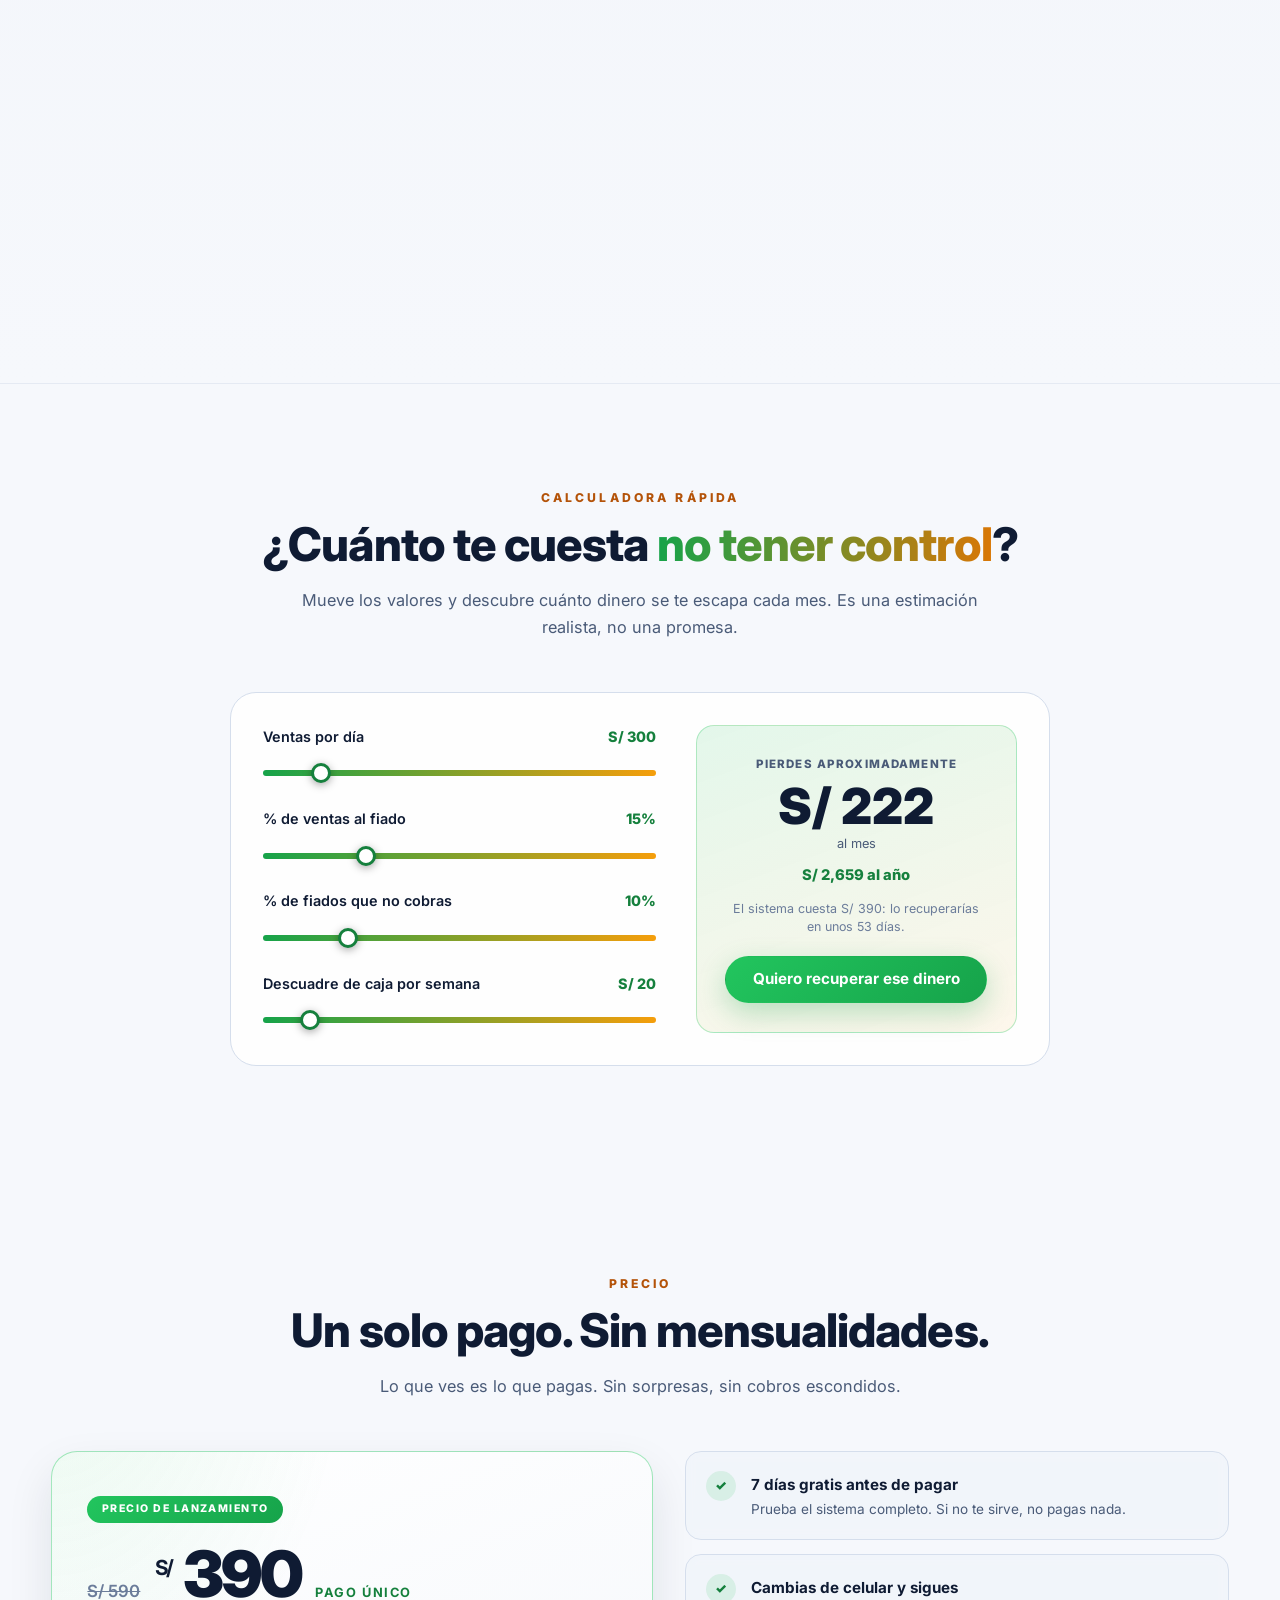
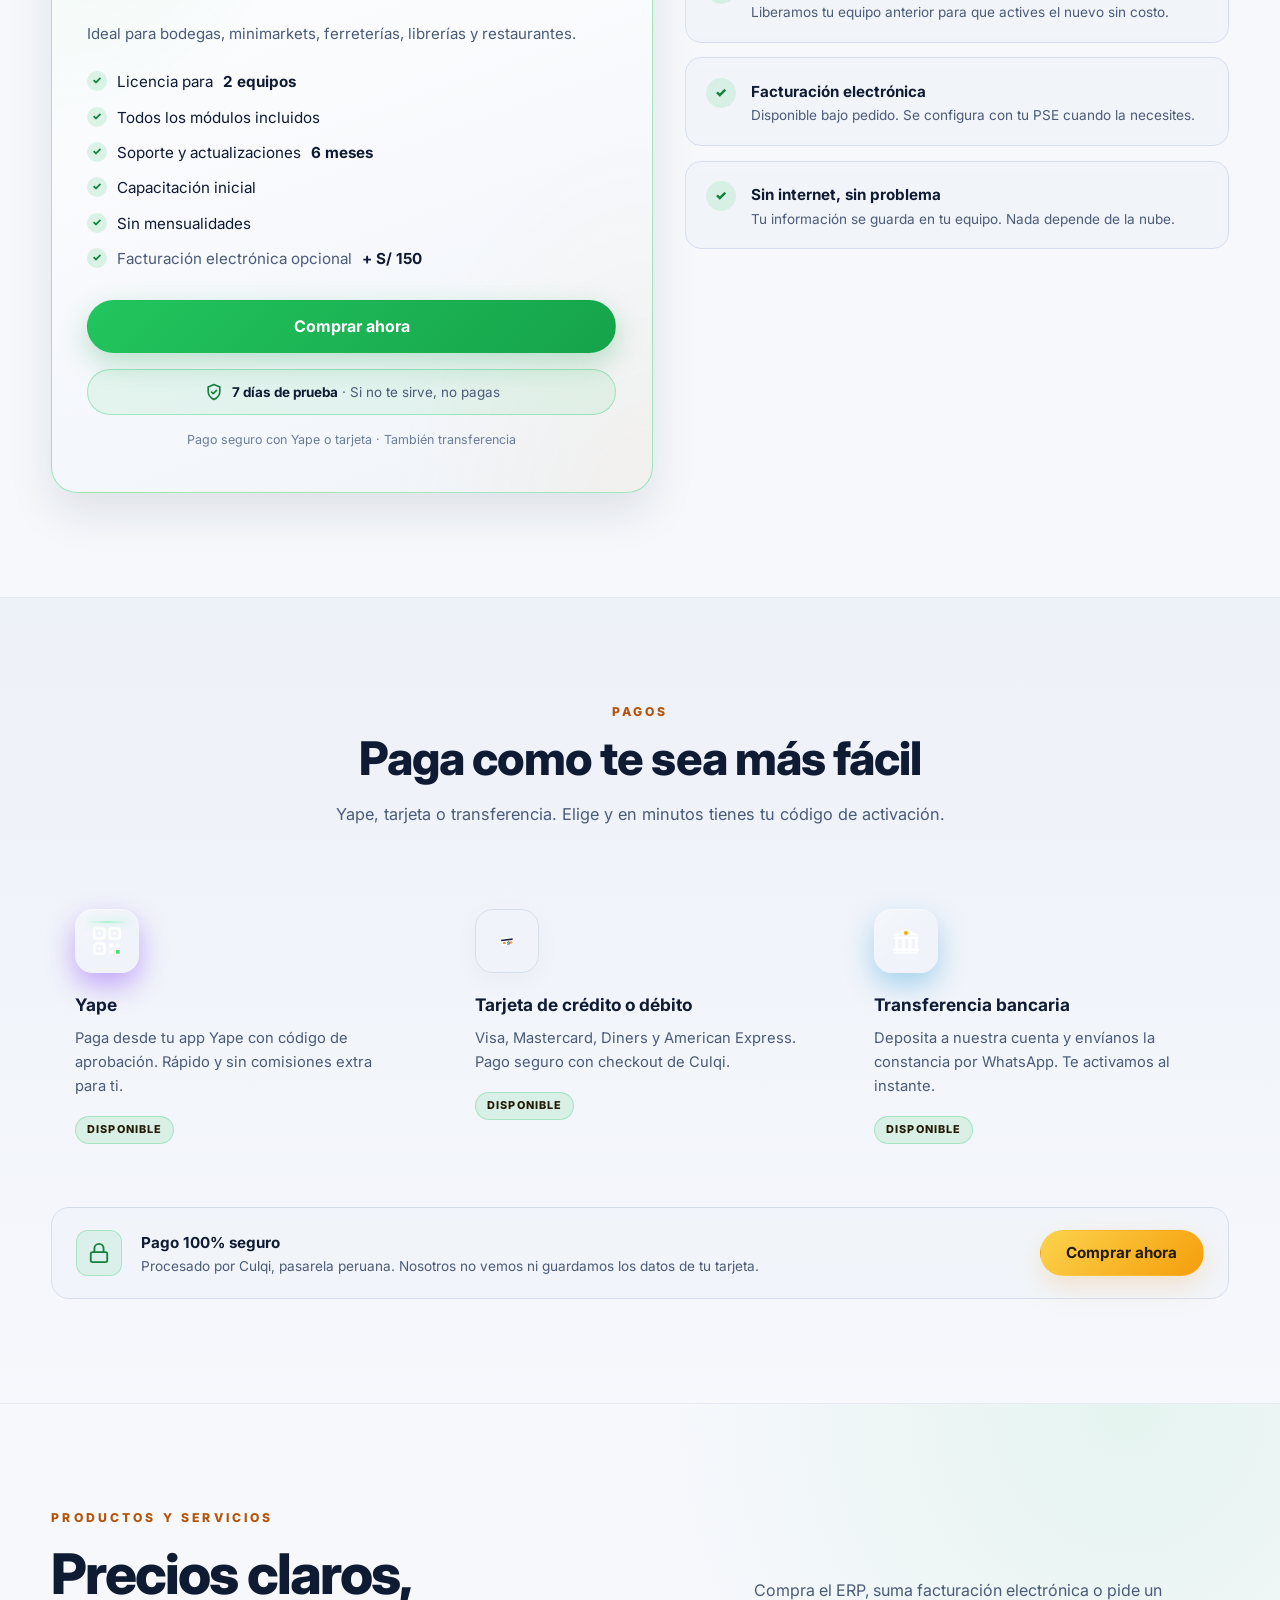
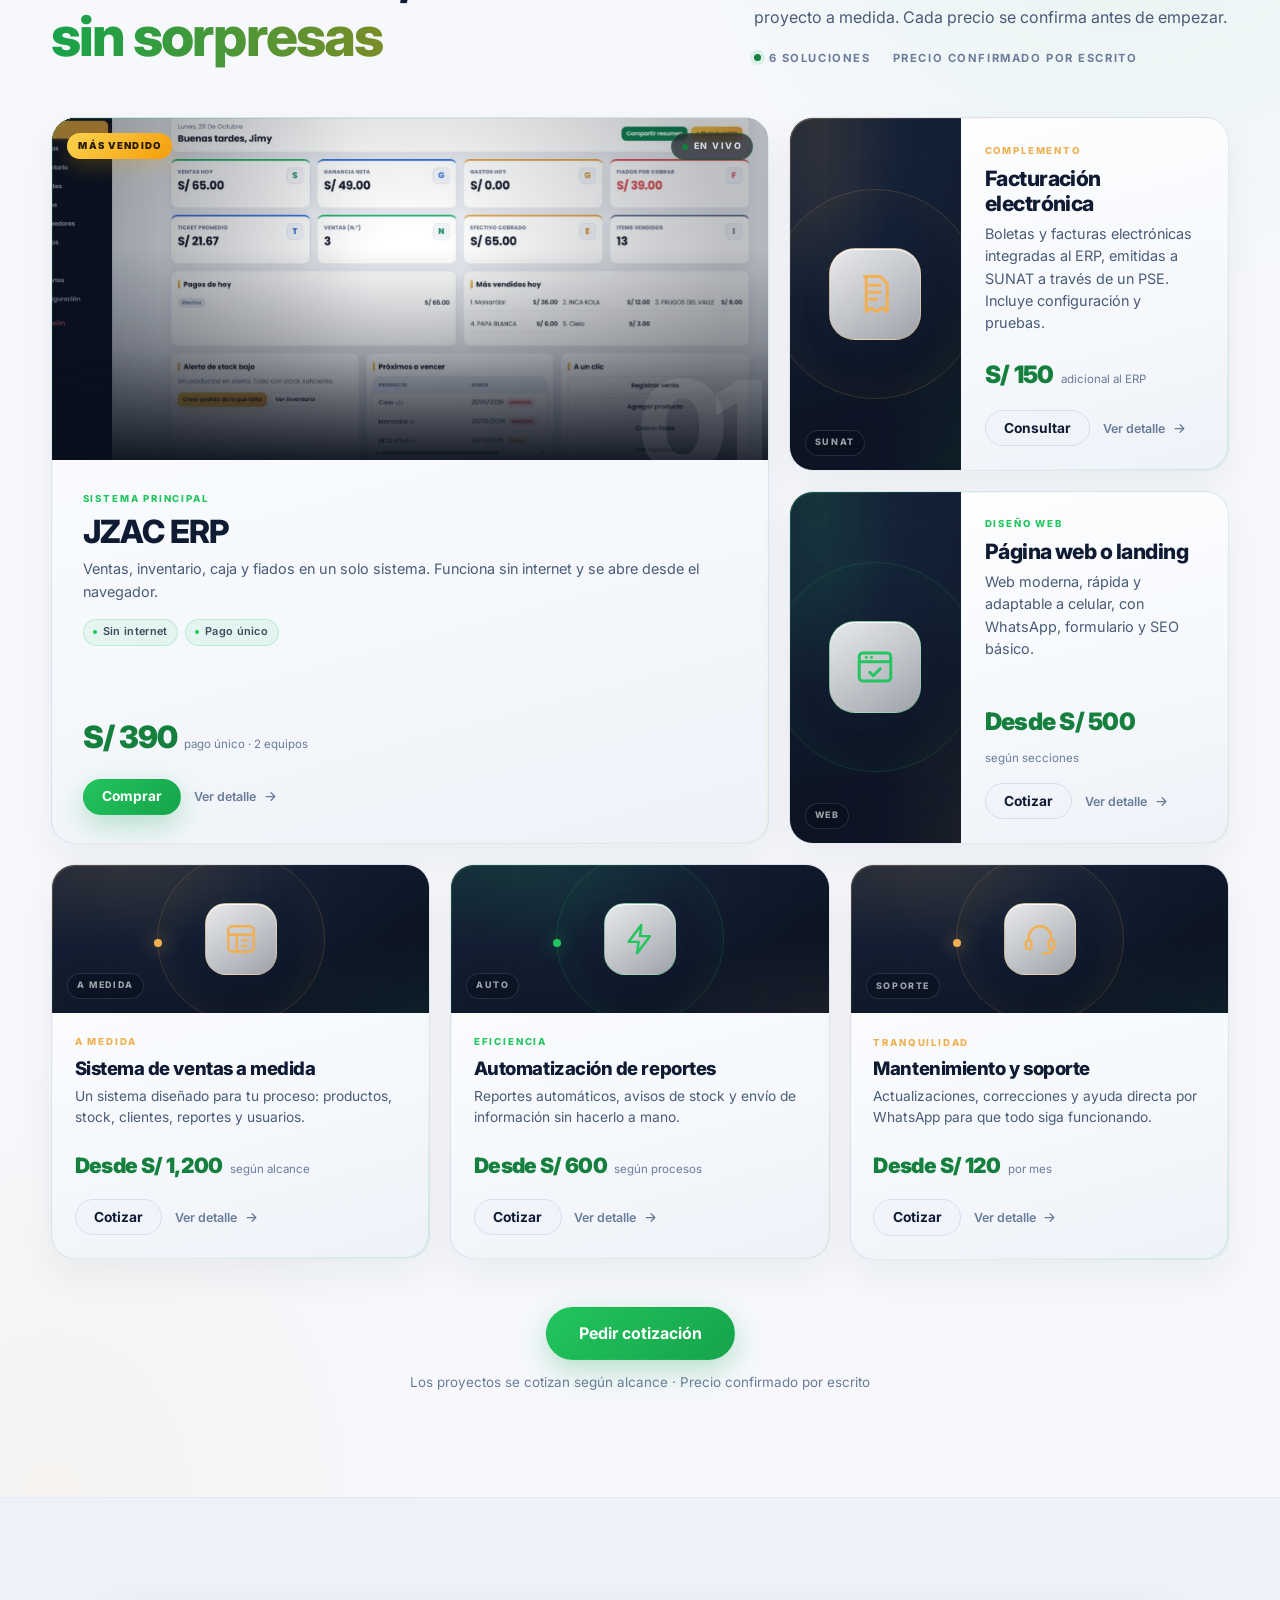
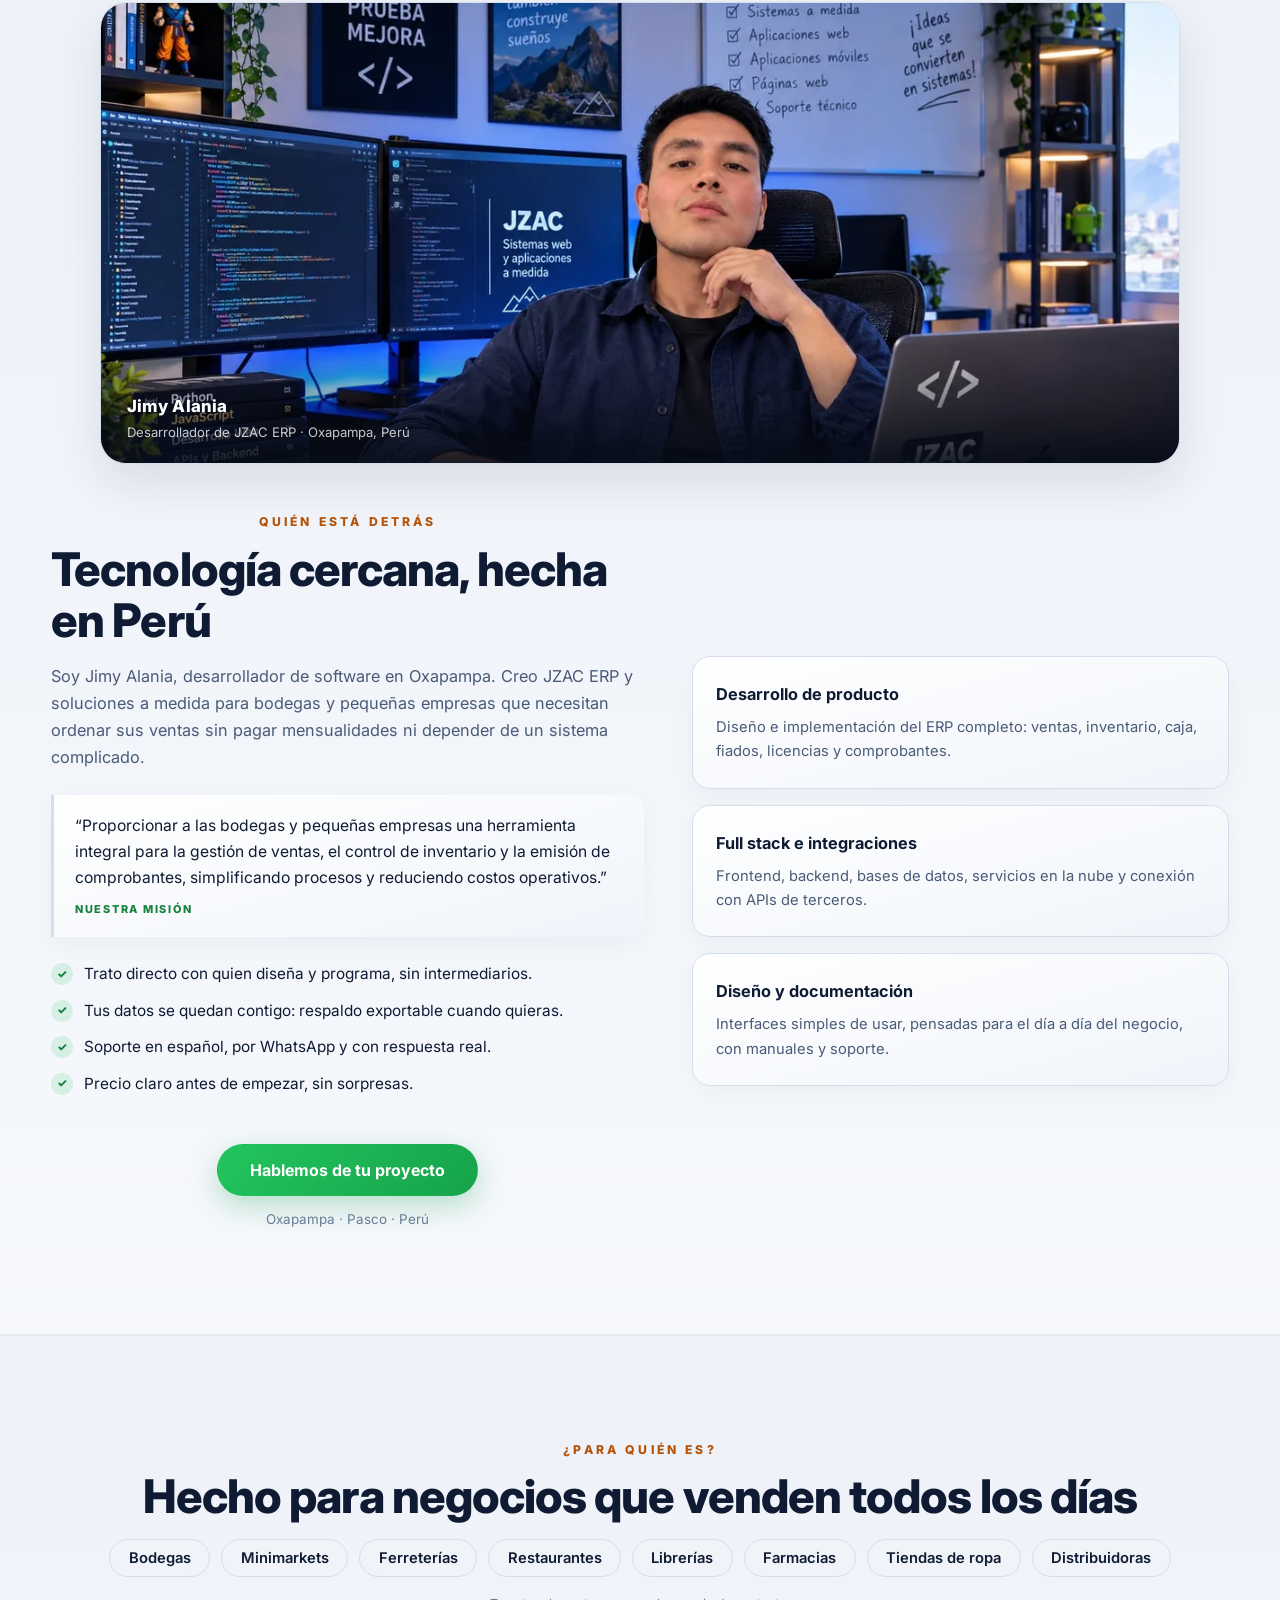
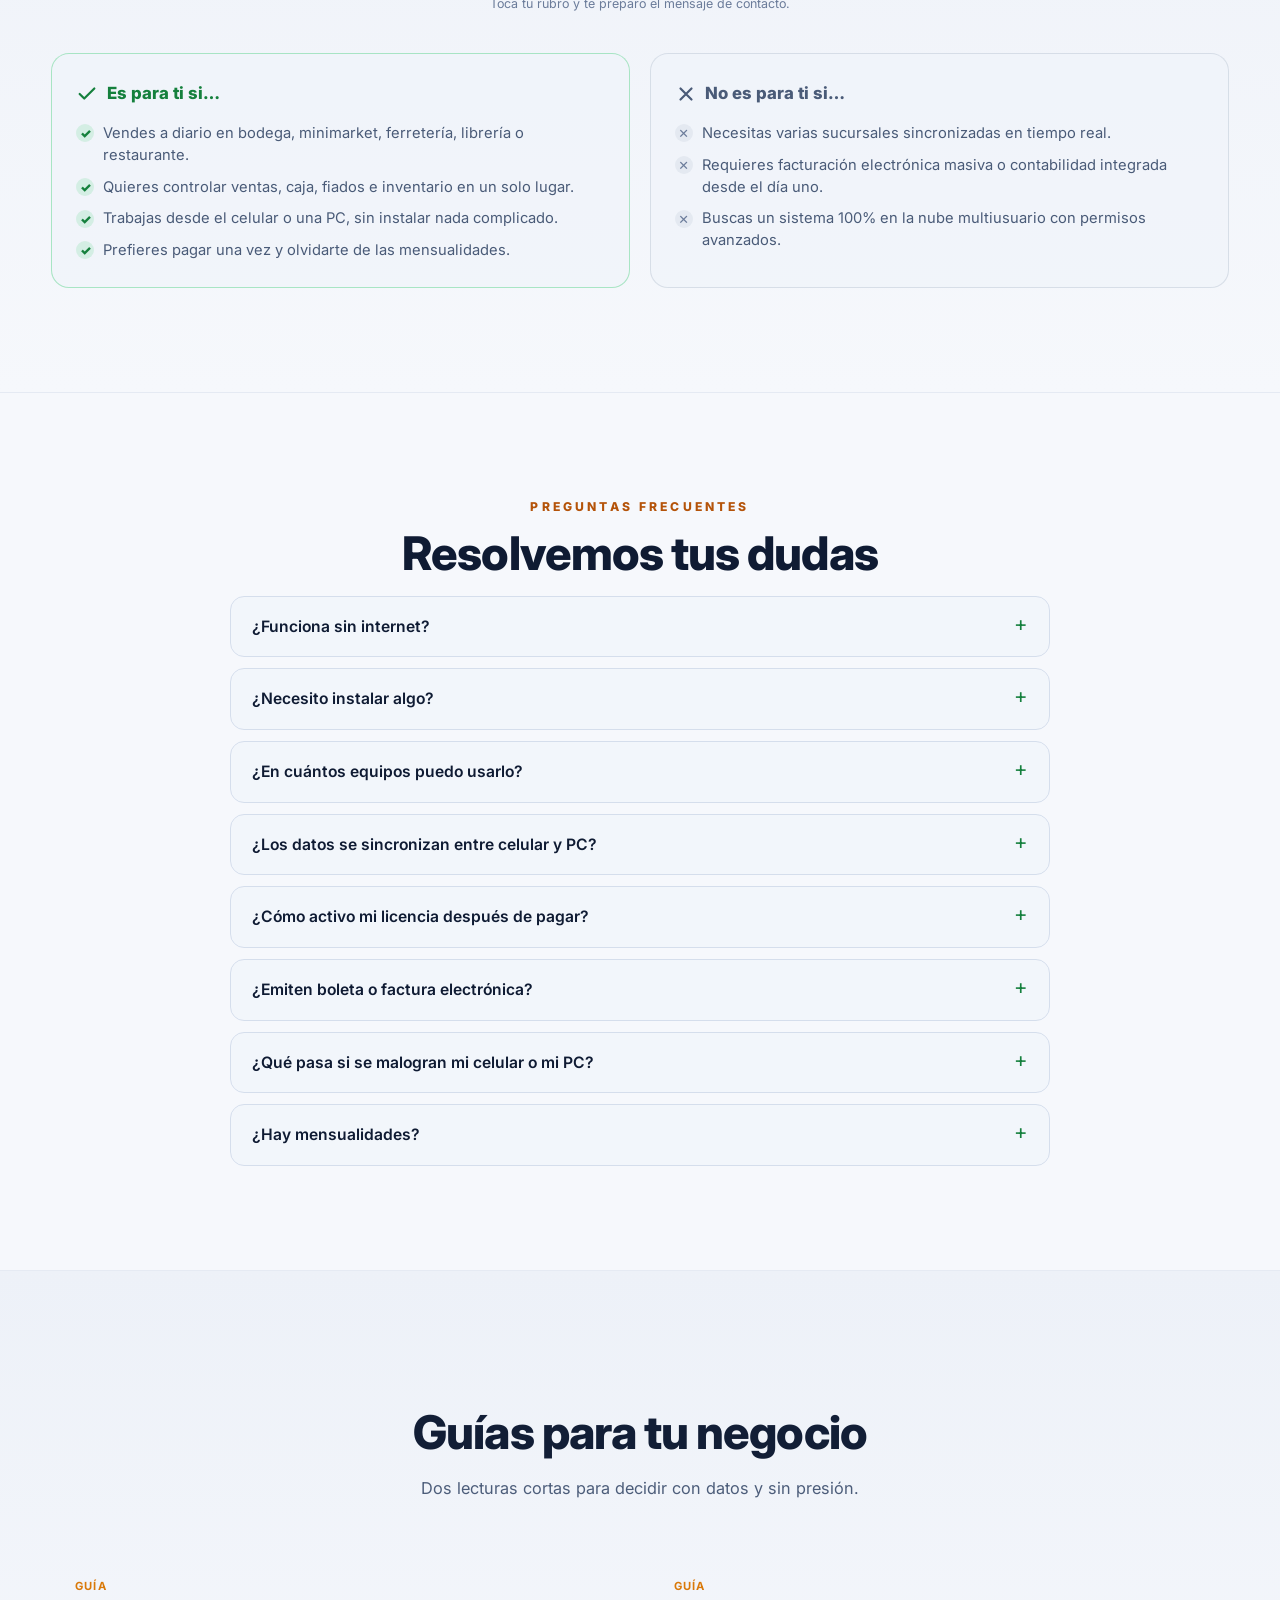
==== commit becd3ace: "Landing: facturación electrónica vía PSE sin garantizar validez SUNAT" ====
--- a/index.html
+++ b/index.html
@@ -861,10 +861,10 @@
               <article class="svc-card svc-card--wide svc-tone-gold" data-svc data-svc-tilt
                 data-svc-title="Facturación electrónica"
                 data-svc-kicker="Complemento"
-                data-svc-desc="Boletas y facturas válidas ante SUNAT, integradas al ERP. Incluye configuración y pruebas para que empieces a emitir sin complicaciones."
+                data-svc-desc="Boletas y facturas electrónicas integradas al ERP, emitidas a SUNAT a través de un PSE. Incluye configuración y pruebas de emisión."
                 data-svc-price="S/ 150"
                 data-svc-note="adicional al ERP"
-                data-svc-features="Boletas y facturas válidas ante SUNAT|Integración directa con JZAC ERP|Configuración y pruebas incluidas"
+                data-svc-features="Emisión de boletas y facturas electrónicas|Integración directa con JZAC ERP|Configuración y pruebas incluidas"
                 data-svc-cta="https://wa.me/51929068219?text=Hola%20Jimy%2C%20quiero%20la%20facturaci%C3%B3n%20electr%C3%B3nica%20para%20JZAC%20ERP"
                 data-svc-cta-text="Consultar por WhatsApp">
                 <div class="svc-art" aria-hidden="true">
@@ -878,7 +878,7 @@
                 <div class="svc-body">
                   <span class="svc-kicker">Complemento</span>
                   <h3>Facturación electrónica</h3>
-                  <p>Boletas y facturas válidas ante SUNAT, integradas al ERP. Incluye configuración y pruebas.</p>
+                  <p>Boletas y facturas electrónicas integradas al ERP, emitidas a SUNAT a través de un PSE. Incluye configuración y pruebas.</p>
                   <div class="svc-price"><b>S/ 150</b><small>adicional al ERP</small></div>
                   <div class="svc-actions">
                     <a class="btn btn-ghost btn-small" href="https://wa.me/51929068219?text=Hola%20Jimy%2C%20quiero%20la%20facturaci%C3%B3n%20electr%C3%B3nica%20para%20JZAC%20ERP" target="_blank" rel="noopener">Consultar</a>
